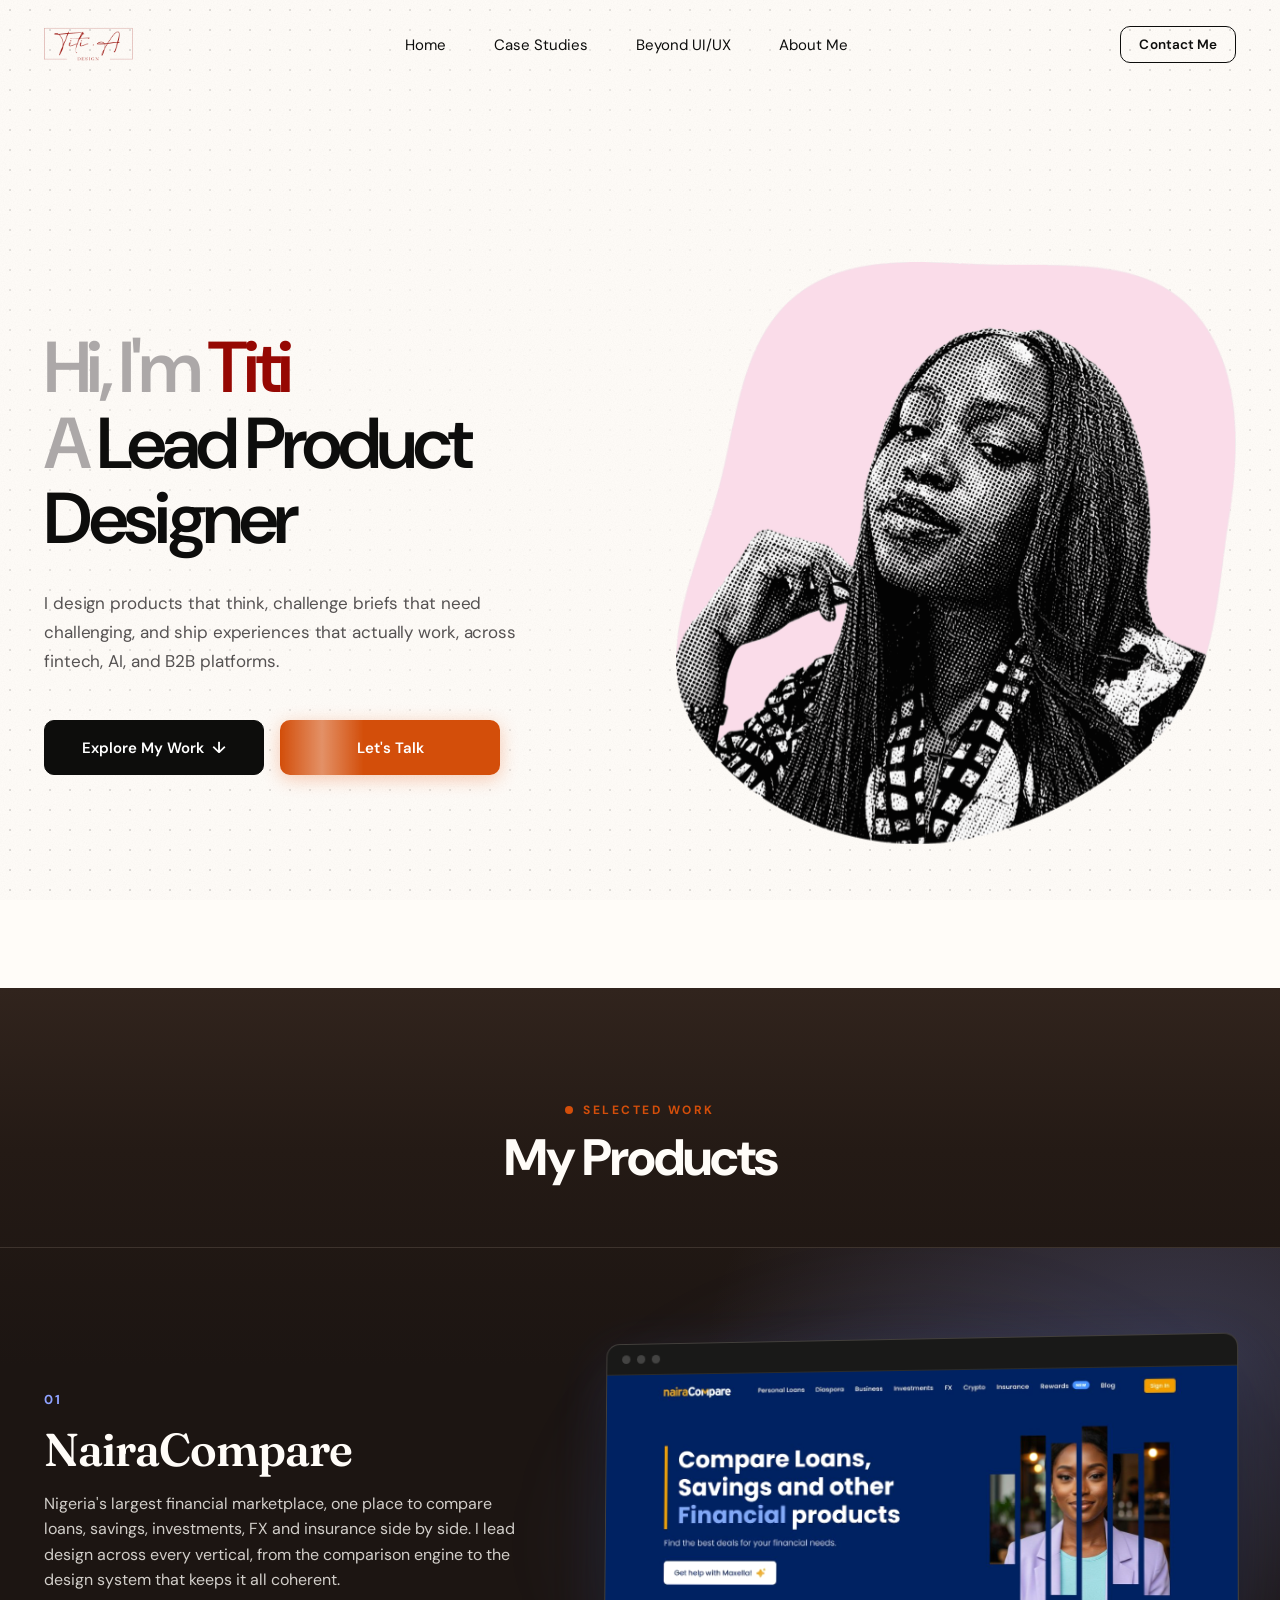
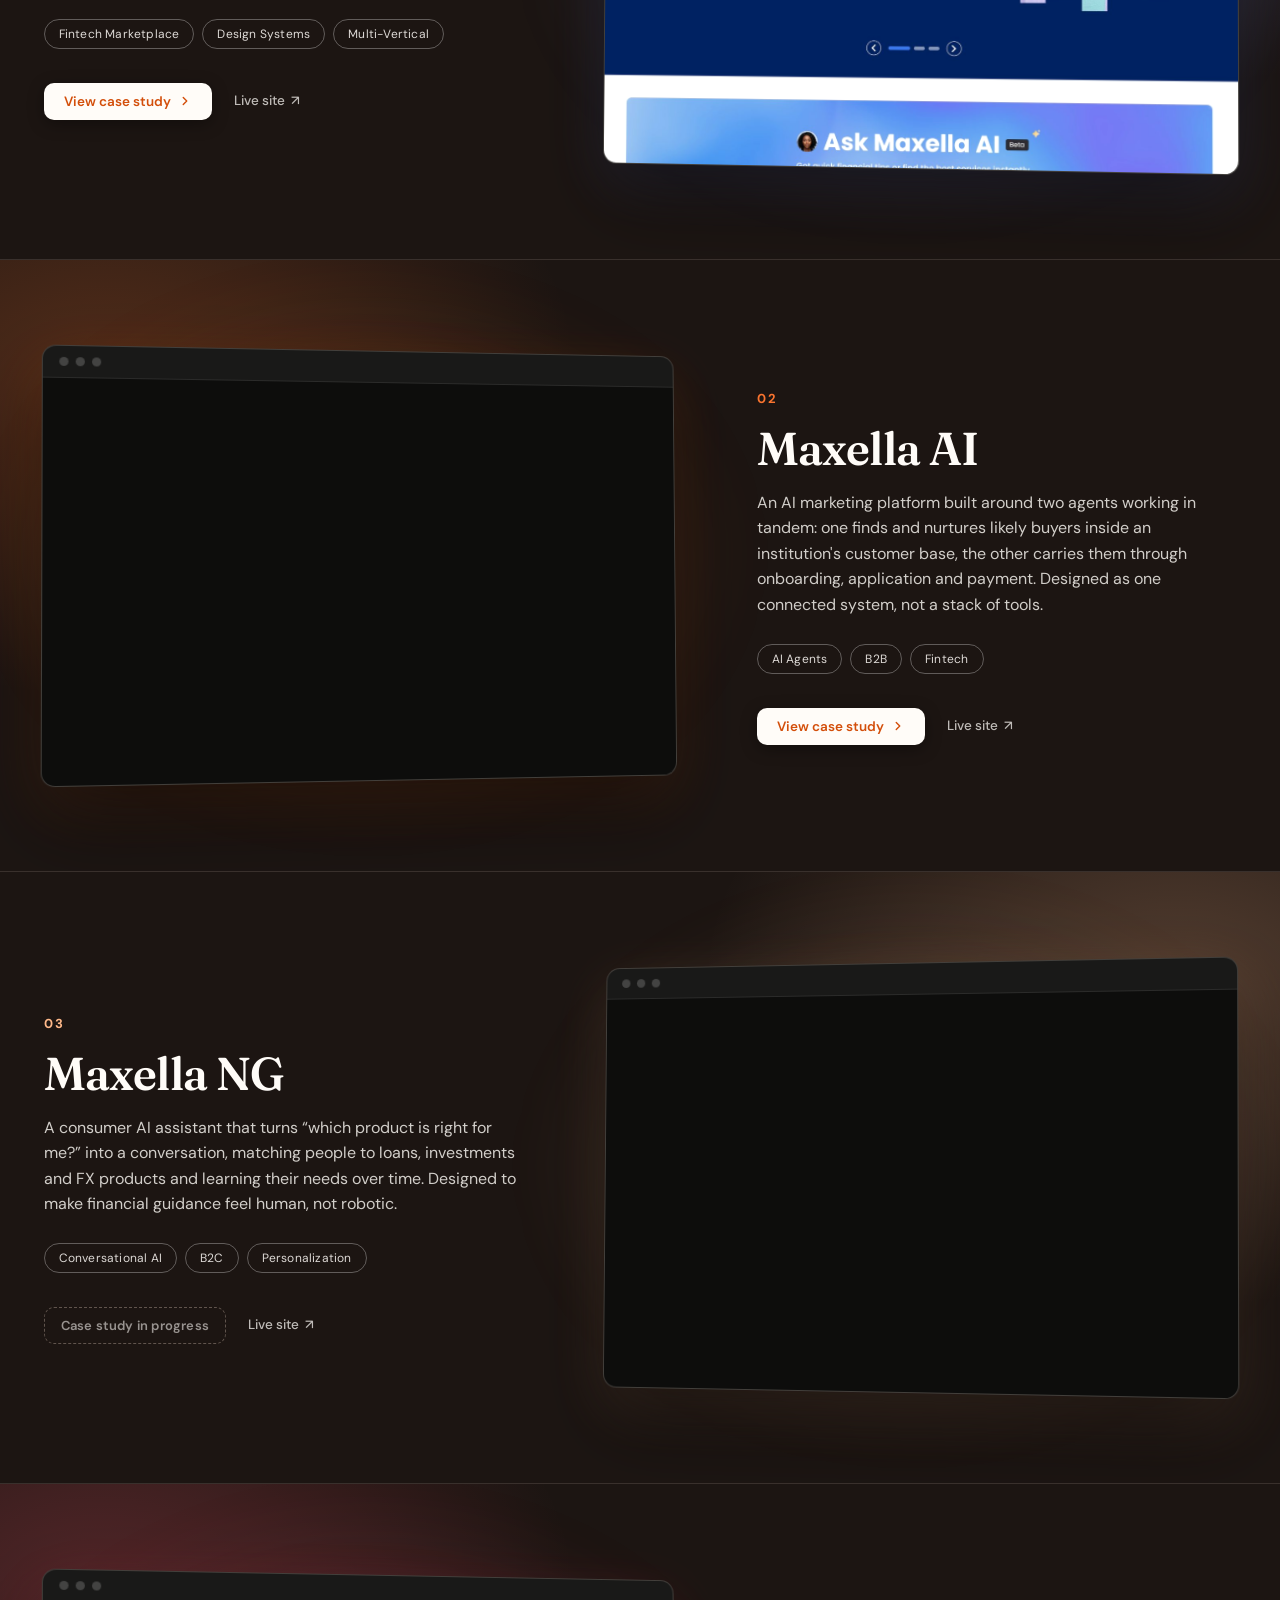
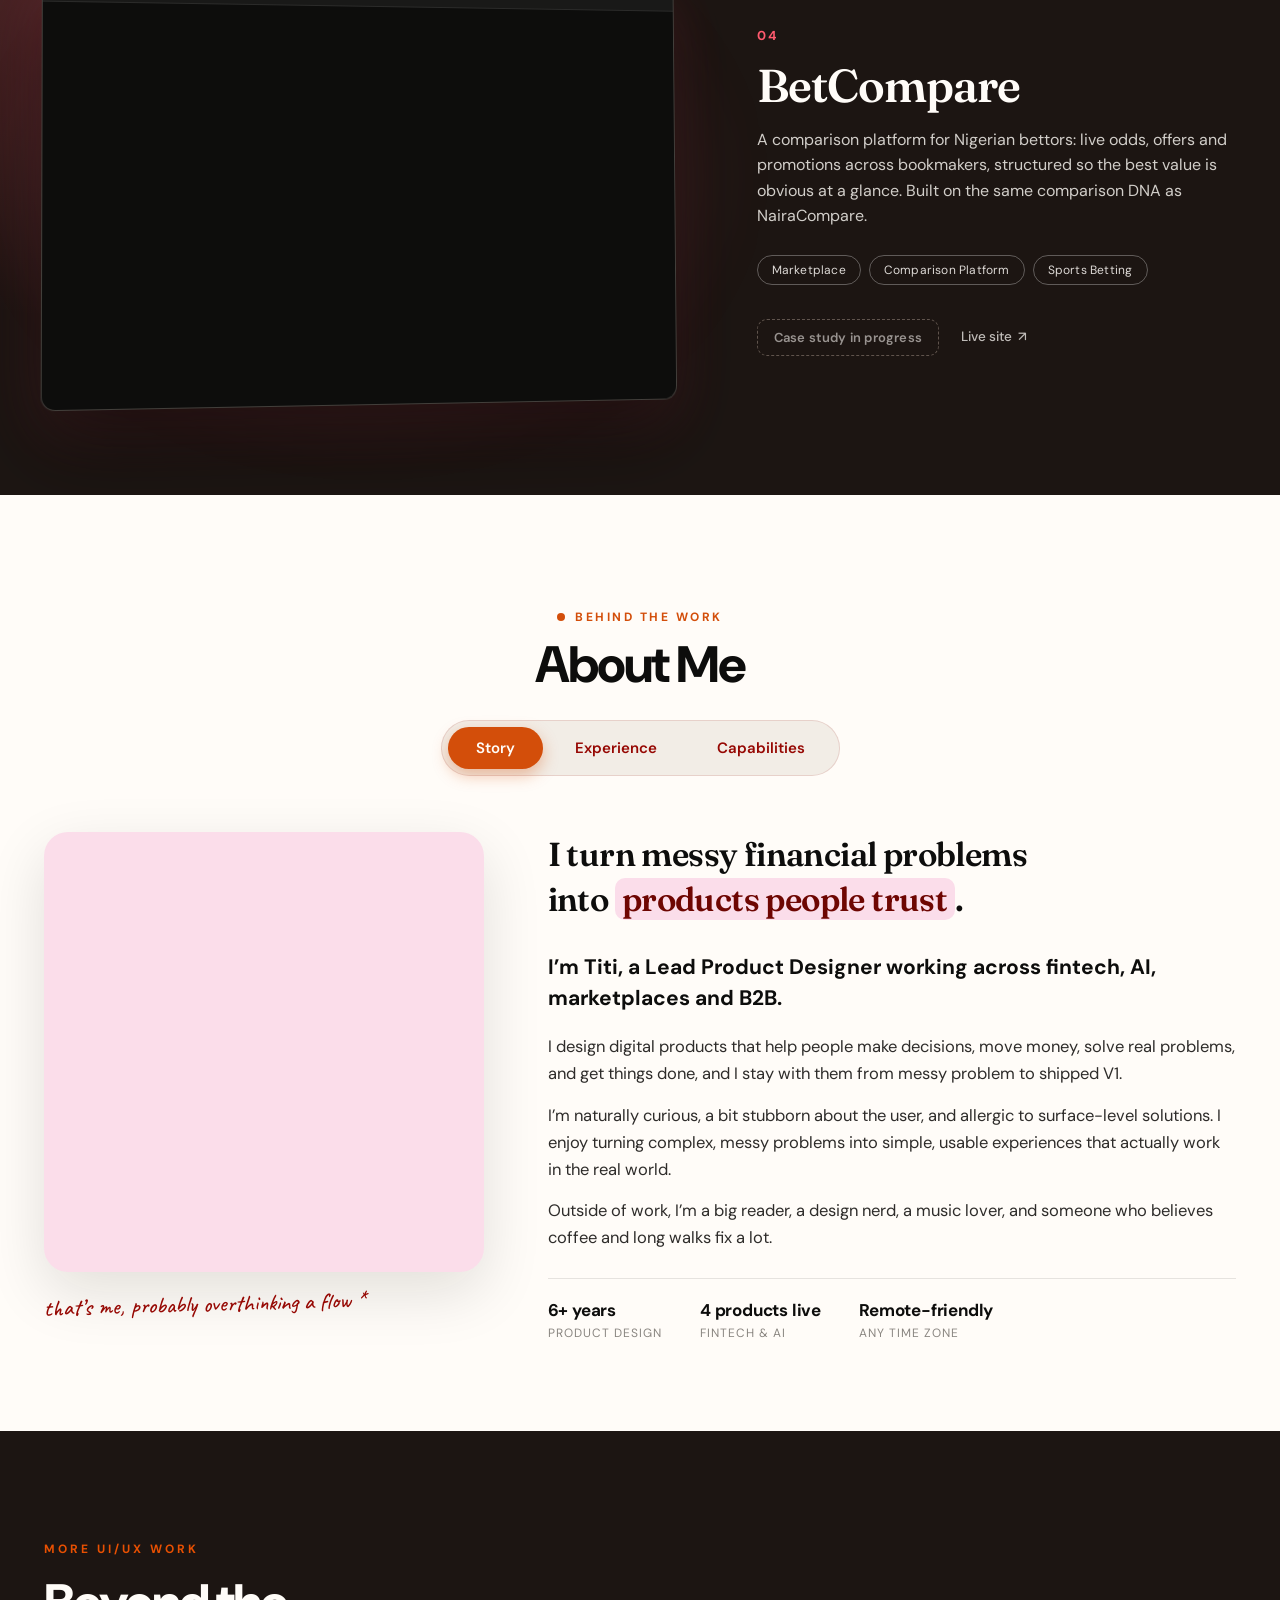
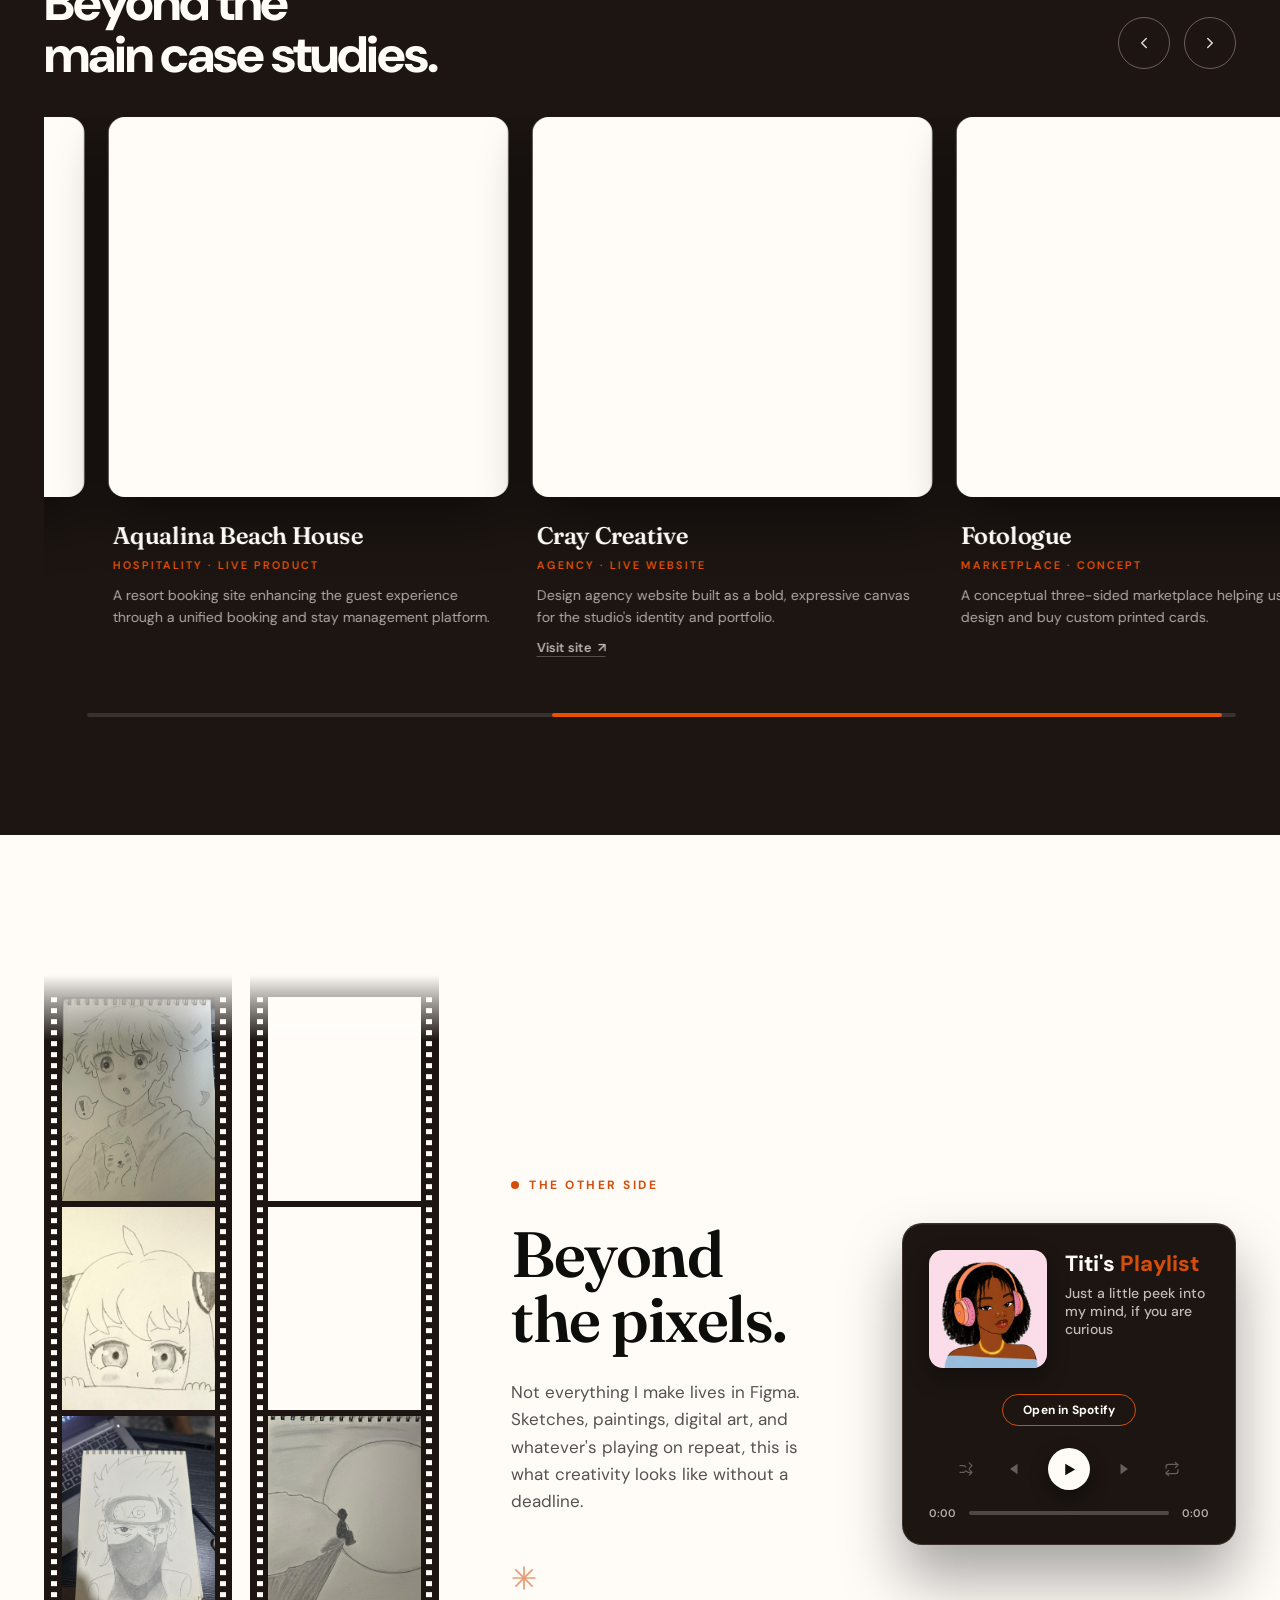
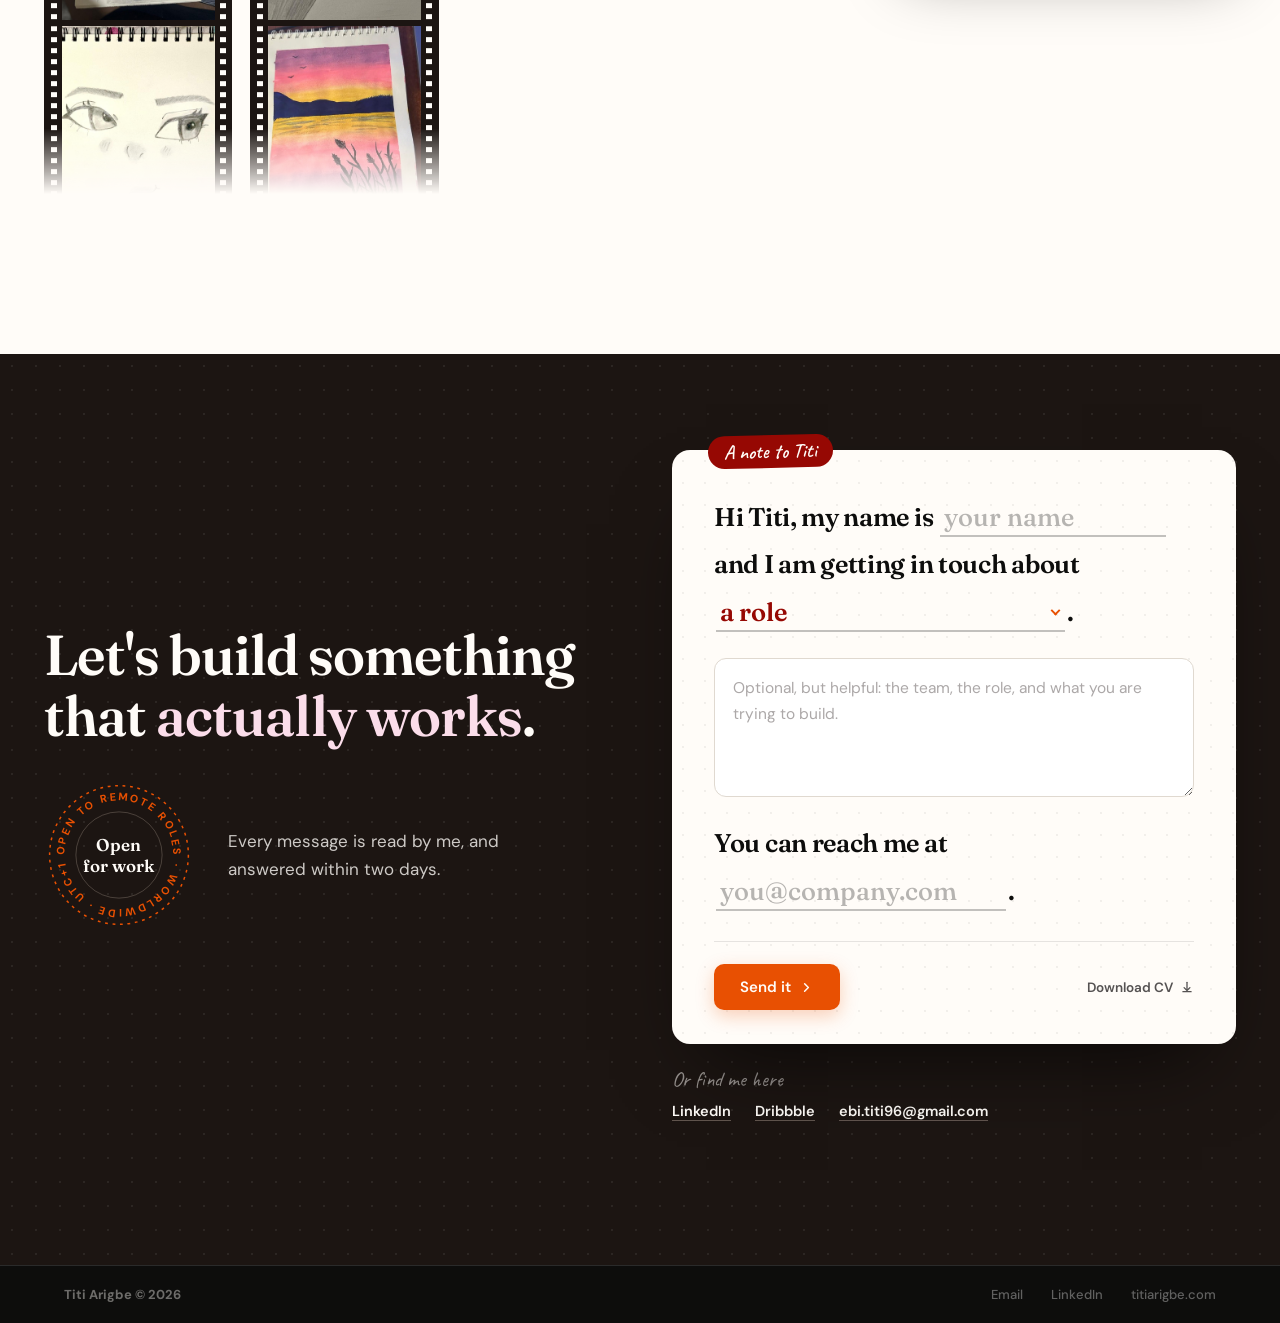
==== index.html @ 0c9e25f6 "Add initial portfolio website" ====
<!DOCTYPE html>
<html lang="en">
<head>
<meta charset="UTF-8">
<meta name="viewport" content="width=device-width, initial-scale=1.0">
<title>Titi Arigbe | Lead Product Designer</title>
<meta name="description" content="Titi Arigbe is a Lead Product Designer working across fintech, AI products and marketplaces. Six years, four products live, from the comparison engine at nairaCompare to Maxella AI.">
<meta name="author" content="Titi Arigbe">
<meta name="theme-color" content="#1C1512">
<link rel="canonical" href="https://titiarigbe.com/">
<link rel="icon" href="assets/icons/favicon.ico" sizes="any">
<link rel="icon" type="image/png" sizes="32x32" href="assets/icons/favicon-32.png">
<link rel="icon" type="image/png" sizes="16x16" href="assets/icons/favicon-16.png">
<link rel="apple-touch-icon" href="assets/icons/apple-touch-icon.png">
<meta property="og:type" content="website">
<meta property="og:site_name" content="Titi Arigbe">
<meta property="og:title" content="Titi Arigbe | Lead Product Designer">
<meta property="og:description" content="Titi Arigbe is a Lead Product Designer working across fintech, AI products and marketplaces. Six years, four products live, from the comparison engine at nairaCompare to Maxella AI.">
<meta property="og:url" content="https://titiarigbe.com/">
<meta property="og:image" content="https://titiarigbe.com/assets/icons/og-image.jpg">
<meta property="og:image:width" content="1200">
<meta property="og:image:height" content="630">
<meta property="og:image:alt" content="Titi Arigbe, Lead Product Designer">
<meta name="twitter:card" content="summary_large_image">
<meta name="twitter:title" content="Titi Arigbe | Lead Product Designer">
<meta name="twitter:description" content="Titi Arigbe is a Lead Product Designer working across fintech, AI products and marketplaces. Six years, four products live, from the comparison engine at nairaCompare to Maxella AI.">
<meta name="twitter:image" content="https://titiarigbe.com/assets/icons/og-image.jpg">
<script type="application/ld+json">
{"@context":"https://schema.org","@type":"Person","name":"Titi Arigbe",
"jobTitle":"Lead Product Designer","url":"https://titiarigbe.com/","image":"https://titiarigbe.com/assets/icons/og-image.jpg",
"email":"mailto:ebi.titi96@gmail.com",
"knowsAbout":["Product Design","Design Systems","Fintech","AI Products","UX Research"],
"sameAs":["https://linkedin.com/in/titi-arigbe","https://dribbble.com/titi-arigbe"]}
</script>

<link href="https://fonts.googleapis.com/css2?family=DM+Sans:wght@300;400;500;600;700;800;900&family=Caveat:wght@400;500;600;700&family=Onest:wght@700&family=Fraunces:opsz,wght@9..144,500;9..144,600&display=swap" rel="stylesheet">

  <link rel="stylesheet" href="css/index.css">
</head>
<body>

<!-- NAV -->
<nav id="nav">
  <a href="#home" class="nav-logo">
    <img loading="lazy" decoding="async" src="assets/images/a187b37352bb.png" alt="Titi A Design"/>
  </a>
  <ul class="nav-links">
    <li><a href="#home">Home</a></li>
    <li><a href="#work">Case Studies</a></li>
    <li><a href="#playground">Beyond UI/UX</a></li>
    <li><a href="#about">About Me</a></li>
  </ul>
  <a class="nav-contact" href="#contact">Contact Me</a>
  <button class="nav-burger" type="button" id="navBurger" aria-label="Open menu" aria-expanded="false" aria-controls="navDrawer">
    <span></span><span></span>
  </button>
</nav>
<div class="nav-drawer" id="navDrawer" hidden>
  <a href="#home">Home</a>
  <a href="#work">Case Studies</a>
  <a href="#playground">Beyond UI/UX</a>
  <a href="#about">About Me</a>
  <a href="#contact" class="nav-drawer-cta">Contact Me</a>
</div>

<!-- HERO -->
<section class="hero" id="home">
  <div class="hero-text">
    <h1 class="hero-h1">
      <span class="hero-greeting">Hi, I'm <span class="name">Titi</span></span>
      <span class="hero-role"><span class="a-prefix">A </span>Lead Product Designer</span>
    </h1>
    <p class="hero-tagline">I design products that think, challenge briefs that need challenging, and ship experiences that actually work, across fintech, AI, and B2B platforms.</p>
    <div class="hero-ctas">
      <a href="#work" class="btn-secondary">Explore My Work <span class="arrow">↓</span></a>
      <a href="#contact" class="btn-primary">Let's Talk</a>
    </div>
  </div>
  <div class="hero-image-side">
    <img loading="lazy" decoding="async" src="assets/images/8d98de36b190.png" alt="Titi Arigbe" class="hero-photo" width="1400" height="1455"/>
  </div>
</section>

<!-- MY PRODUCTS -->
<section class="my-products" id="work">

<div class="products-head">
  <span class="products-eyebrow">Selected Work</span>
  <h2 class="products-heading">My Products</h2>
</div>

<div class="showcase">
    <article class="show-row" style="--acc:#8FA2FF;">
      <div class="show-info">
        <span class="show-num">01</span>
        <h3 class="show-name">NairaCompare</h3>
        <p class="show-sub">Nigeria's largest financial marketplace, one place to compare loans, savings, investments, FX and insurance side by side. I lead design across every vertical, from the comparison engine to the design system that keeps it all coherent.</p>
        <div class="show-tags"><span class="show-tag">Fintech Marketplace</span><span class="show-tag">Design Systems</span><span class="show-tag">Multi-Vertical</span></div>
        <div class="show-actions"><a class="show-cta" href="#case-nairacompare" onclick="openCase('case-nairacompare'); return false;">View case study<span class="show-cta-arrow"><svg viewBox="0 0 24 24" fill="none" stroke="currentColor" stroke-width="2.4" stroke-linecap="round" stroke-linejoin="round" aria-hidden="true"><polyline points="9 6 15 12 9 18"></polyline></svg></span></a><a class="show-live" href="https://nairacompare.ng" target="_blank" rel="noopener">Live site<span aria-hidden="true">&#8599;</span></a></div>
      </div>
      <div class="show-media">
        <div class="show-frame">
          <div class="show-chrome"><i></i><i></i><i></i></div>
          <img loading="lazy" decoding="async" src="assets/images/9ebfd90f9bca.jpg" alt="NairaCompare homepage" loading="lazy"/>
        </div>
      </div>
    </article>
    <article class="show-row" style="--acc:#FA742F;">
      <div class="show-info">
        <span class="show-num">02</span>
        <h3 class="show-name">Maxella AI</h3>
        <p class="show-sub">An AI marketing platform built around two agents working in tandem: one finds and nurtures likely buyers inside an institution's customer base, the other carries them through onboarding, application and payment. Designed as one connected system, not a stack of tools.</p>
        <div class="show-tags"><span class="show-tag">AI Agents</span><span class="show-tag">B2B</span><span class="show-tag">Fintech</span></div>
        <div class="show-actions"><a class="show-cta" href="#case-maxella-ai" onclick="openCase('case-maxella-ai'); return false;">View case study<span class="show-cta-arrow"><svg viewBox="0 0 24 24" fill="none" stroke="currentColor" stroke-width="2.4" stroke-linecap="round" stroke-linejoin="round" aria-hidden="true"><polyline points="9 6 15 12 9 18"></polyline></svg></span></a><a class="show-live" href="https://maxella.ai" target="_blank" rel="noopener">Live site<span aria-hidden="true">&#8599;</span></a></div>
      </div>
      <div class="show-media">
        <div class="show-frame">
          <div class="show-chrome"><i></i><i></i><i></i></div>
          <img loading="lazy" decoding="async" src="assets/images/4427b7cdfab3.jpg" alt="Maxella AI homepage" loading="lazy"/>
        </div>
      </div>
    </article>
    <article class="show-row" style="--acc:#FFB98A;">
      <div class="show-info">
        <span class="show-num">03</span>
        <h3 class="show-name">Maxella NG</h3>
        <p class="show-sub">A consumer AI assistant that turns “which product is right for me?” into a conversation, matching people to loans, investments and FX products and learning their needs over time. Designed to make financial guidance feel human, not robotic.</p>
        <div class="show-tags"><span class="show-tag">Conversational AI</span><span class="show-tag">B2C</span><span class="show-tag">Personalization</span></div>
        <div class="show-actions"><span class="show-soon">Case study in progress</span><a class="show-live" href="https://maxella.ng" target="_blank" rel="noopener">Live site<span aria-hidden="true">&#8599;</span></a></div>
      </div>
      <div class="show-media">
        <div class="show-frame">
          <div class="show-chrome"><i></i><i></i><i></i></div>
          <img loading="lazy" decoding="async" src="assets/images/b590c8bf40e0.jpg" alt="Maxella NG homepage" loading="lazy"/>
        </div>
      </div>
    </article>
    <article class="show-row" style="--acc:#FF5A6E;">
      <div class="show-info">
        <span class="show-num">04</span>
        <h3 class="show-name">BetCompare</h3>
        <p class="show-sub">A comparison platform for Nigerian bettors: live odds, offers and promotions across bookmakers, structured so the best value is obvious at a glance. Built on the same comparison DNA as NairaCompare.</p>
        <div class="show-tags"><span class="show-tag">Marketplace</span><span class="show-tag">Comparison Platform</span><span class="show-tag">Sports Betting</span></div>
        <div class="show-actions"><span class="show-soon">Case study in progress</span><a class="show-live" href="https://betcompare.ng" target="_blank" rel="noopener">Live site<span aria-hidden="true">&#8599;</span></a></div>
      </div>
      <div class="show-media">
        <div class="show-frame">
          <div class="show-chrome"><i></i><i></i><i></i></div>
          <img loading="lazy" decoding="async" src="assets/images/8e3a48e3ec6b.jpg" alt="BetCompare homepage" loading="lazy"/>
        </div>
      </div>
    </article>
</div>

</section>

<!-- ABOUT -->
<section class="about-section" id="about">

  <div class="about-head">
    <span class="products-eyebrow">Behind The Work</span>
    <h2 class="about-heading">About Me</h2>
  </div>

  <div class="about-tabs" role="tablist">
    <button class="tab active" onclick="switchTab(0)">Story</button>
    <button class="tab" onclick="switchTab(1)">Experience</button>
    <button class="tab" onclick="switchTab(2)">Capabilities</button>
  </div>

  <div class="about-body">

    <div class="panel active" id="panel-0">
            <div class="story-grid">
        <div class="story-photo">
          <div class="pcard">
            <img loading="lazy" decoding="async" src="assets/images/ec1e9c13d2d0.jpg" alt="Titi Arigbe"/>
          </div>
          <p class="photo-note">that&rsquo;s me, probably overthinking a flow <span class="asterisk">*</span></p>
        </div>
        <div class="story-bio">
          <p class="story-statement">I turn messy financial problems into <em>products people trust</em>.</p>
          <p class="bio-lead">I&rsquo;m Titi, a Lead Product Designer working across fintech, AI, marketplaces and B2B.</p>
          <div class="bio-text">
            <p>I design digital products that help people make decisions, move money, solve real problems, and get things done, and I stay with them from messy problem to shipped V1.</p>
            <p>I&rsquo;m naturally curious, a bit stubborn about the user, and allergic to surface-level solutions. I enjoy turning complex, messy problems into simple, usable experiences that actually work in the real world.</p>
            <p>Outside of work, I&rsquo;m a big reader, a design nerd, a music lover, and someone who believes coffee and long walks fix a lot.</p>
          </div>
          <div class="facts">
            <div class="fact"><span class="fact-value">6+ years</span><span class="fact-label">Product design</span></div>
            <div class="fact"><span class="fact-value">4 products live</span><span class="fact-label">Fintech &amp; AI</span></div>
            <div class="fact"><span class="fact-value">Remote-friendly</span><span class="fact-label">Any time zone</span></div>
          </div>
        </div>
      </div>
    </div>

    <div class="panel" id="panel-1">
      <div class="xp-ledger">
        <span class="subtitle-highlight">Six years. Five roles. Fintech to AI.</span>
        <div class="xp-row xp-current">
          <div class="xp-col-dates"><span class="xp-nowmark">Now</span><span class="xp-row-dates">May 2022 &ndash; Present</span></div>
          <div class="xp-col-role">
            <h3 class="xp-role">Lead Product Designer</h3>
            <div class="xp-co-line"><span class="xp-row-co">Suretree Systems</span><span class="xp-tag">Fintech / AI</span></div>
          </div>
          <div class="xp-col-desc">
            <p class="xp-row-desc">Leading end-to-end design strategy, discovery and delivery across four live products, shaping roadmaps with the CEO, MD and product leadership, and turning business opportunities into shipped products.</p>
            <div class="xp-meta"><span class="xp-award">&#9733; P1 Award, exceptional performance</span><span class="xp-prodline">NairaCompare &middot; Maxella AI &middot; Maxella NG &middot; BetCompare</span></div>
          </div>
        </div>
        <div class="xp-row">
          <div class="xp-col-dates"><span class="xp-row-dates">Aug 2021 &ndash; May 2022</span></div>
          <div class="xp-col-role">
            <h3 class="xp-role">UI/UX Designer</h3>
            <div class="xp-co-line"><span class="xp-row-co">Farmforte</span><span class="xp-tag">Fintech / Agritech</span></div>
          </div>
          <div class="xp-col-desc">
            <p class="xp-row-desc">Simplified complex investment flows for agritech products, lifting clarity, trust and task completion, with decisions validated through research and usability testing.</p>
            
          </div>
        </div>
        <div class="xp-row">
          <div class="xp-col-dates"><span class="xp-row-dates">Apr 2021 &ndash; Aug 2021</span></div>
          <div class="xp-col-role">
            <h3 class="xp-role">UI/UX Designer</h3>
            <div class="xp-co-line"><span class="xp-row-co">Lucid Ray Limited</span><span class="xp-tag">Consulting</span></div>
          </div>
          <div class="xp-col-desc">
            <p class="xp-row-desc">Designed websites and mobile apps for clients across energy, sustainability and corporate services, building scalable UI patterns and internal design standards.</p>
            
          </div>
        </div>
        <div class="xp-row">
          <div class="xp-col-dates"><span class="xp-row-dates">Jan 2021 &ndash; Apr 2021</span></div>
          <div class="xp-col-role">
            <h3 class="xp-role">UI/UX Designer</h3>
            <div class="xp-co-line"><span class="xp-row-co">HYBR Group</span><span class="xp-tag">Fintech / Investment</span></div>
          </div>
          <div class="xp-col-desc">
            <p class="xp-row-desc">Took fintech and investment experiences from wireframes to interactive prototypes, working closely with developers, product managers and designers.</p>
            
          </div>
        </div>
        <div class="xp-row">
          <div class="xp-col-dates"><span class="xp-row-dates">Nov 2019 &ndash; Dec 2020</span></div>
          <div class="xp-col-role">
            <h3 class="xp-role">Junior UI/UX Designer</h3>
            <div class="xp-co-line"><span class="xp-row-co">Onteres Consulting</span><span class="xp-tag">Consulting</span></div>
          </div>
          <div class="xp-col-desc">
            <p class="xp-row-desc">Designed websites and digital products across concurrent client engagements, learning the full product design lifecycle hands-on.</p>
            
          </div>
        </div>
      </div>
    </div>

    <div class="panel" id="panel-2">
      <div class="cap-wrap">
      <span class="subtitle-highlight">What I actually bring to the table.</span>

      <div class="cap-groups">

        <div class="cap-group theme-orange">
          <div class="cap-group-header">
            <span class="cap-icon">
              <svg viewBox="0 0 24 24" fill="none" xmlns="http://www.w3.org/2000/svg">
                <path d="M3 3H10V10H3V3Z" stroke="currentColor" stroke-width="1.8"/>
                <path d="M14 3H21V10H14V3Z" stroke="currentColor" stroke-width="1.8"/>
                <path d="M3 14H10V21H3V14Z" stroke="currentColor" stroke-width="1.8"/>
                <path d="M14 14H21V21H14V14Z" stroke="currentColor" stroke-width="1.8"/>
              </svg>
            </span>
            <h3 class="cap-group-title">Product Design</h3>
          </div>
          <p class="cap-group-desc">End-to-end ownership of the design process. From messy problem to shipped V1.</p>
          <div class="cap-chips">
            <span class="cap-chip">End-to-end product design</span>
            <span class="cap-chip">Design systems</span>
            <span class="cap-chip">Interaction design</span>
            <span class="cap-chip">Information architecture</span>
            <span class="cap-chip">Prototyping</span>
            <span class="cap-chip">Visual design</span>
          </div>
        </div>

        <div class="cap-group theme-pink">
          <div class="cap-group-header">
            <span class="cap-icon">
              <svg viewBox="0 0 24 24" fill="none" xmlns="http://www.w3.org/2000/svg">
                <path d="M12 2L15 8L21 9L17 14L18 21L12 18L6 21L7 14L3 9L9 8L12 2Z" stroke="currentColor" stroke-width="1.8" stroke-linejoin="round"/>
              </svg>
            </span>
            <h3 class="cap-group-title">Product Strategy</h3>
          </div>
          <p class="cap-group-desc">Shaping direction upstream, not just executing briefs after the fact.</p>
          <div class="cap-chips">
            <span class="cap-chip">Product discovery</span>
            <span class="cap-chip">Roadmap influence</span>
            <span class="cap-chip">0 to 1 product design</span>
            <span class="cap-chip">Business strategy alignment</span>
            <span class="cap-chip">Opportunity framing</span>
          </div>
        </div>

        <div class="cap-group theme-wine">
          <div class="cap-group-header">
            <span class="cap-icon">
              <svg viewBox="0 0 24 24" fill="none" xmlns="http://www.w3.org/2000/svg">
                <circle cx="12" cy="12" r="4" stroke="currentColor" stroke-width="1.8"/>
                <path d="M12 2V4M12 20V22M22 12H20M4 12H2M18.36 5.64L16.95 7.05M7.05 16.95L5.64 18.36M18.36 18.36L16.95 16.95M7.05 7.05L5.64 5.64" stroke="currentColor" stroke-width="1.8" stroke-linecap="round"/>
              </svg>
            </span>
            <h3 class="cap-group-title">AI Product Design</h3>
          </div>
          <p class="cap-group-desc">Designing with AI, and for AI. Making intelligent products feel human.</p>
          <div class="cap-chips">
            <span class="cap-chip">Conversational UI design</span>
            <span class="cap-chip">AI agent experiences</span>
            <span class="cap-chip">Human in the loop patterns</span>
            <span class="cap-chip">AI assisted workflows</span>
            <span class="cap-chip">Trust and transparency in AI</span>
          </div>
        </div>

        <div class="cap-group theme-pink">
          <div class="cap-group-header">
            <span class="cap-icon">
              <svg viewBox="0 0 24 24" fill="none" xmlns="http://www.w3.org/2000/svg">
                <path d="M3 3V21H21" stroke="currentColor" stroke-width="1.8" stroke-linecap="round"/>
                <path d="M7 15L11 11L14 14L20 8" stroke="currentColor" stroke-width="1.8" stroke-linecap="round" stroke-linejoin="round"/>
                <path d="M16 8H20V12" stroke="currentColor" stroke-width="1.8" stroke-linecap="round" stroke-linejoin="round"/>
              </svg>
            </span>
            <h3 class="cap-group-title">Research & Optimisation</h3>
          </div>
          <p class="cap-group-desc">Making decisions with evidence, not vibes. Testing what works.</p>
          <div class="cap-chips">
            <span class="cap-chip">UX research</span>
            <span class="cap-chip">Usability testing</span>
            <span class="cap-chip">A/B testing</span>
            <span class="cap-chip">Conversion optimisation</span>
            <span class="cap-chip">Behavioural analytics</span>
            <span class="cap-chip">Iterative improvement</span>
          </div>
        </div>

        <div class="cap-group theme-wine">
          <div class="cap-group-header">
            <span class="cap-icon">
              <svg viewBox="0 0 24 24" fill="none" xmlns="http://www.w3.org/2000/svg">
                <circle cx="9" cy="7" r="3" stroke="currentColor" stroke-width="1.8"/>
                <circle cx="17" cy="7" r="3" stroke="currentColor" stroke-width="1.8"/>
                <path d="M3 21V19C3 16.79 4.79 15 7 15H11C13.21 15 15 16.79 15 19V21" stroke="currentColor" stroke-width="1.8" stroke-linecap="round"/>
                <path d="M15 15H17C19.21 15 21 16.79 21 19V21" stroke="currentColor" stroke-width="1.8" stroke-linecap="round"/>
              </svg>
            </span>
            <h3 class="cap-group-title">Leadership & Collaboration</h3>
          </div>
          <p class="cap-group-desc">Working across teams, mentoring designers, influencing without authority.</p>
          <div class="cap-chips">
            <span class="cap-chip">Cross-functional leadership</span>
            <span class="cap-chip">Stakeholder management</span>
            <span class="cap-chip">Design mentorship</span>
            <span class="cap-chip">Design QA and SOPs</span>
            <span class="cap-chip">Executive communication</span>
            <span class="cap-chip">Storytelling and presentation</span>
          </div>
        </div>

        <div class="cap-group theme-orange">
          <div class="cap-group-header">
            <span class="cap-icon">
              <svg viewBox="0 0 24 24" fill="none" xmlns="http://www.w3.org/2000/svg">
                <path d="M14 2H6C4.9 2 4 2.9 4 4V20C4 21.1 4.9 22 6 22H18C19.1 22 20 21.1 20 20V8L14 2Z" stroke="currentColor" stroke-width="1.8" stroke-linejoin="round"/>
                <path d="M14 2V8H20" stroke="currentColor" stroke-width="1.8" stroke-linejoin="round"/>
              </svg>
            </span>
            <h3 class="cap-group-title">Tools & Stack</h3>
          </div>
          <p class="cap-group-desc">What I reach for daily. Fluent, not just familiar.</p>
          <div class="cap-chips">
            <span class="cap-chip">Figma</span>
            <span class="cap-chip">Figjam</span>
            <span class="cap-chip">Miro</span>
            <span class="cap-chip">Claude AI</span>
            <span class="cap-chip">Mixpanel</span>
            <span class="cap-chip">Microsoft Clarity</span>
            <span class="cap-chip">Azure DevOps</span>
            <span class="cap-chip">Notion</span>
          </div>
        </div>

      </div>
      </div>
    </div>

  </div>

</section>

<!-- MORE WORK -->
<section class="more-work-section" id="more-work">
  <div class="mw-inner">

    <div class="mw-header">
      <div>
        <span class="mw-eyebrow">More UI/UX Work</span>
        <h2 class="mw-heading">Beyond the<br>main case studies.</h2>
      </div>
      <div class="mw-nav">
        <button class="mw-arrow" onclick="mwSlide(-1)" aria-label="Previous">
          <svg viewBox="0 0 24 24" fill="none" xmlns="http://www.w3.org/2000/svg">
            <path d="M15 6L9 12L15 18" stroke="currentColor" stroke-width="2" stroke-linecap="round" stroke-linejoin="round"/>
          </svg>
        </button>
        <button class="mw-arrow" onclick="mwSlide(1)" aria-label="Next">
          <svg viewBox="0 0 24 24" fill="none" xmlns="http://www.w3.org/2000/svg">
            <path d="M9 6L15 12L9 18" stroke="currentColor" stroke-width="2" stroke-linecap="round" stroke-linejoin="round"/>
          </svg>
        </button>
      </div>
    </div>

    <div class="mw-carousel-wrap">
      <div class="mw-carousel" id="mw-carousel">

        <a class="mw-card" aria-disabled="true">
          <div class="mw-thumb">
            <img loading="lazy" decoding="async" src="assets/images/b2fb66d36226.jpg" alt="Aqualina Beach House"/>
          </div>
          <div class="mw-info">
            <div class="mw-name">Aqualina Beach House</div>
            <div class="mw-cats">Hospitality · Live Product</div>
            <p class="mw-desc">A resort booking site enhancing the guest experience through a unified booking and stay management platform.</p>
          </div>
        </a>

        

        <a href="https://craycreative.com/" target="_blank" class="mw-card">
          <div class="mw-thumb">
            <img loading="lazy" decoding="async" src="assets/images/dc2a310db49d.jpg" alt="Cray Creative"/>
          </div>
          <div class="mw-info">
            <div class="mw-name">Cray Creative</div>
            <div class="mw-cats">Agency · Live Website</div>
            <p class="mw-desc">Design agency website built as a bold, expressive canvas for the studio's identity and portfolio.</p>
            <span class="mw-visit">Visit site<span aria-hidden="true">&#8599;</span></span>
          </div>
        </a>

        <a class="mw-card" aria-disabled="true">
          <div class="mw-thumb">
            <img loading="lazy" decoding="async" src="assets/images/b9a20f6f2f9c.jpg" alt="Fotologue"/>
          </div>
          <div class="mw-info">
            <div class="mw-name">Fotologue</div>
            <div class="mw-cats">Marketplace · Concept</div>
            <p class="mw-desc">A conceptual three-sided marketplace helping users design and buy custom printed cards.</p>
          </div>
        </a>

        <a class="mw-card" aria-disabled="true">
          <div class="mw-thumb">
            <img loading="lazy" decoding="async" src="assets/images/52e08ff4b437.jpg" alt="SPCTA"/>
          </div>
          <div class="mw-info">
            <div class="mw-name">SPCTA</div>
            <div class="mw-cats">Sustainability · Mobile App</div>
            <p class="mw-desc">Mobile app connecting users with plastic collectors to enable circular recycling at scale.</p>
          </div>
        </a>

        <a class="mw-card" aria-disabled="true">
          <div class="mw-thumb">
            <img loading="lazy" decoding="async" src="assets/images/b7c1b25e7a95.jpg" alt="Sabi Road"/>
          </div>
          <div class="mw-info">
            <div class="mw-name">Sabi Road</div>
            <div class="mw-cats">Logistics · B2B Backend</div>
            <p class="mw-desc">Backend interface for managing logistics operations, drivers, and shipment tracking at scale.</p>
          </div>
        </a>

      </div>
    </div>

    <div class="mw-progress">
      <div class="mw-progress-bar" id="mw-progress-bar"></div>
    </div>

  </div>
</section>

<!-- BEYOND THE PIXELS -->
<section class="beyond" id="playground" aria-labelledby="beyond-heading">
  <div class="beyond-inner">

    <!-- LEFT: two vertical film strips -->
    <p class="swipe-hint" id="swipeHint" aria-hidden="true">swipe the strips
      <svg viewBox="0 0 40 16" fill="none" stroke="currentColor" stroke-width="1.8" stroke-linecap="round" stroke-linejoin="round"><path d="M2 8h34"></path><path d="M30 3l6 5-6 5"></path></svg>
    </p>
    <div class="beyond-strips" aria-hidden="true">

      <!-- Strip 1: scrolls up -->
      <div class="film-strip-wrap">
        <div class="film-strip film-strip-up">
<div class="film-frame"><img loading="lazy" decoding="async" src="assets/images/4d273d569130.jpg" alt=""/></div>
<div class="film-frame"><img loading="lazy" decoding="async" src="assets/images/2aa65121060c.jpg" alt=""/></div>
<div class="film-frame"><img loading="lazy" decoding="async" src="assets/images/073de79849b7.jpg" alt=""/></div>
<div class="film-frame"><img loading="lazy" decoding="async" src="assets/images/acaf55053d6d.jpg" alt=""/></div>
<div class="film-frame"><img loading="lazy" decoding="async" src="assets/images/c48870d1e636.jpg" alt=""/></div>
<div class="film-frame"><img loading="lazy" decoding="async" src="assets/images/eb8459a3e9d7.jpg" alt=""/></div>
          <div class="film-frame"><img loading="lazy" decoding="async" src="assets/images/63f75fd16e90.jpg" alt=""/></div>
          <div class="film-frame"><img loading="lazy" decoding="async" src="assets/images/1a55179b61a6.jpg" alt=""/></div>
          <div class="film-frame"><img loading="lazy" decoding="async" src="assets/images/8e4803fbe9cb.jpg" alt=""/></div>
          <div class="film-frame"><img loading="lazy" decoding="async" src="assets/images/766b60d871a8.jpg" alt=""/></div>
          <div class="film-frame"><img loading="lazy" decoding="async" src="assets/images/d26a92fd8fe5.jpg" alt=""/></div>
<div class="film-frame"><img loading="lazy" decoding="async" src="assets/images/4d273d569130.jpg" alt=""/></div>
<div class="film-frame"><img loading="lazy" decoding="async" src="assets/images/2aa65121060c.jpg" alt=""/></div>
<div class="film-frame"><img loading="lazy" decoding="async" src="assets/images/073de79849b7.jpg" alt=""/></div>
<div class="film-frame"><img loading="lazy" decoding="async" src="assets/images/acaf55053d6d.jpg" alt=""/></div>
<div class="film-frame"><img loading="lazy" decoding="async" src="assets/images/c48870d1e636.jpg" alt=""/></div>
<div class="film-frame"><img loading="lazy" decoding="async" src="assets/images/eb8459a3e9d7.jpg" alt=""/></div>
          <div class="film-frame"><img loading="lazy" decoding="async" src="assets/images/63f75fd16e90.jpg" alt=""/></div>
          <div class="film-frame"><img loading="lazy" decoding="async" src="assets/images/1a55179b61a6.jpg" alt=""/></div>
          <div class="film-frame"><img loading="lazy" decoding="async" src="assets/images/8e4803fbe9cb.jpg" alt=""/></div>
          <div class="film-frame"><img loading="lazy" decoding="async" src="assets/images/766b60d871a8.jpg" alt=""/></div>
          <div class="film-frame"><img loading="lazy" decoding="async" src="assets/images/d26a92fd8fe5.jpg" alt=""/></div>
        </div>
      </div>

      <!-- Strip 2: scrolls down -->
      <div class="film-strip-wrap">
        <div class="film-strip film-strip-down">
<div class="film-frame"><img loading="lazy" decoding="async" src="assets/images/4acab57a84bb.jpg" alt=""/></div>
<div class="film-frame"><img loading="lazy" decoding="async" src="assets/images/86e7f9e5dca1.jpg" alt=""/></div>
<div class="film-frame"><img loading="lazy" decoding="async" src="assets/images/77abd990f3f9.jpg" alt=""/></div>
<div class="film-frame"><img loading="lazy" decoding="async" src="assets/images/1fe6daac7cd5.jpg" alt=""/></div>
<div class="film-frame"><img loading="lazy" decoding="async" src="assets/images/4bbdd2440885.jpg" alt=""/></div>
<div class="film-frame"><img loading="lazy" decoding="async" src="assets/images/0041c5821413.jpg" alt=""/></div>
<div class="film-frame"><img loading="lazy" decoding="async" src="assets/images/318b6c1d6b46.jpg" alt=""/></div>
<div class="film-frame"><img loading="lazy" decoding="async" src="assets/images/dd5cf4fc9243.jpg" alt=""/></div>
<div class="film-frame"><img loading="lazy" decoding="async" src="assets/images/f18c8a740c89.jpg" alt=""/></div>
          <div class="film-frame"><img loading="lazy" decoding="async" src="assets/images/be971f5b5d77.jpg" alt=""/></div>
<div class="film-frame"><img loading="lazy" decoding="async" src="assets/images/4acab57a84bb.jpg" alt=""/></div>
<div class="film-frame"><img loading="lazy" decoding="async" src="assets/images/86e7f9e5dca1.jpg" alt=""/></div>
<div class="film-frame"><img loading="lazy" decoding="async" src="assets/images/77abd990f3f9.jpg" alt=""/></div>
<div class="film-frame"><img loading="lazy" decoding="async" src="assets/images/1fe6daac7cd5.jpg" alt=""/></div>
<div class="film-frame"><img loading="lazy" decoding="async" src="assets/images/4bbdd2440885.jpg" alt=""/></div>
<div class="film-frame"><img loading="lazy" decoding="async" src="assets/images/0041c5821413.jpg" alt=""/></div>
<div class="film-frame"><img loading="lazy" decoding="async" src="assets/images/318b6c1d6b46.jpg" alt=""/></div>
<div class="film-frame"><img loading="lazy" decoding="async" src="assets/images/dd5cf4fc9243.jpg" alt=""/></div>
<div class="film-frame"><img loading="lazy" decoding="async" src="assets/images/f18c8a740c89.jpg" alt=""/></div>
          <div class="film-frame"><img loading="lazy" decoding="async" src="assets/images/be971f5b5d77.jpg" alt=""/></div>
        </div>
      </div>

    </div>

    <!-- MIDDLE: copy -->
    <div class="beyond-middle">
      <span class="beyond-eyebrow">The Other Side</span>
      <h2 class="beyond-heading" id="beyond-heading">Beyond<br>the pixels.</h2>
      <p class="beyond-body">Not everything I make lives in Figma. Sketches, paintings, digital art, and whatever's playing on repeat, this is what creativity looks like without a deadline.</p>
      <svg class="beyond-star" viewBox="0 0 24 24" fill="none" stroke="currentColor" stroke-width="1.6" stroke-linecap="round" aria-hidden="true">
        <path d="M12 2v20M2 12h20M4.5 4.5l15 15M19.5 4.5l-15 15"/>
      </svg>
    </div>

    <!-- RIGHT: Spotify widget replica -->
    <div class="beyond-right">
      <div class="spotify-widget" id="spotifyWidget">

        <div class="spotify-widget-top">
          <div class="spotify-cover" aria-hidden="true">
            <img loading="lazy" decoding="async" src="assets/images/e4954c1d58b5.webp" alt="" width="100%" height="100%" style="width:100%;height:100%;object-fit:cover;display:block;" />
          </div>
          <div class="spotify-meta">
            <div class="spotify-title">Titi's <span class="spotify-title-accent">Playlist</span></div>
            <div class="spotify-subtitle">Just a little peek into my mind, if you are curious</div>
          </div>
        </div>

        <div class="spotify-pill-row">
          <a class="spotify-open-pill" href="https://open.spotify.com/playlist/0xfiuDq27V96fhhAUgxWO9?si=3IzaOKchQkac_oYKDg7Hhg" target="_blank" rel="noopener noreferrer">Open in Spotify</a>
        </div>

        <div class="spotify-controls-row">
          <button class="spotify-icon-btn" type="button" disabled aria-label="Shuffle (not available in embedded playback)">
            <svg viewBox="0 0 24 24" width="16" height="16"><path d="M17 3l4 4-4 4M3 7h5.5c1.5 0 2.2 1 3 2M21 17h-5.5c-1.5 0-2.2-1-3-2M17 21l4-4-4-4M3 17h5.5c1.5 0 2.2-1 3-2" stroke="currentColor" stroke-width="1.8" fill="none" stroke-linecap="round" stroke-linejoin="round"/></svg>
          </button>
          <button class="spotify-icon-btn" type="button" disabled aria-label="Previous (not available in embedded playback)">
            <svg viewBox="0 0 24 24" width="18" height="18"><path d="M6 5v14M18 5L8 12l10 7V5z" fill="currentColor"/></svg>
          </button>
          <button class="spotify-play-btn" id="spotifyPlayBtn" type="button" aria-pressed="false" aria-label="Play or pause the playlist">
            <svg id="spotifyIconPlay" viewBox="0 0 24 24" width="17" height="17"><path d="M6 4l14 8-14 8V4z" fill="#0D0D0C"/></svg>
            <svg id="spotifyIconPause" viewBox="0 0 24 24" width="17" height="17" style="display:none"><rect x="5" y="4" width="5" height="16" fill="#0D0D0C"/><rect x="14" y="4" width="5" height="16" fill="#0D0D0C"/></svg>
          </button>
          <button class="spotify-icon-btn" type="button" disabled aria-label="Next (not available in embedded playback)">
            <svg viewBox="0 0 24 24" width="18" height="18"><path d="M18 5v14M6 5l10 7L6 19V5z" fill="currentColor"/></svg>
          </button>
          <button class="spotify-icon-btn" type="button" disabled aria-label="Repeat (not available in embedded playback)">
            <svg viewBox="0 0 24 24" width="16" height="16"><path d="M17 2l4 4-4 4M3 11V9a4 4 0 0 1 4-4h14M7 22l-4-4 4-4M21 13v2a4 4 0 0 1-4 4H3" stroke="currentColor" stroke-width="1.8" fill="none" stroke-linecap="round" stroke-linejoin="round"/></svg>
          </button>
        </div>

        <div class="spotify-widget-bottom">
          <span class="spotify-time" id="spotifyTimeElapsed">0:00</span>
          <div class="spotify-progress-track" id="spotifyProgressTrack" role="slider" aria-label="Seek" aria-valuemin="0" aria-valuemax="100" aria-valuenow="0">
            <div class="spotify-progress-fill" id="spotifyProgressFill"></div>
          </div>
          <span class="spotify-time spotify-time-total" id="spotifyTimeTotal">0:00</span>
        </div>
      </div>

      <div class="spotify-embed-hidden" aria-hidden="true"><div id="spotifyEmbedTarget"></div></div>
    </div>

  </div>
</section>


<!-- CONTACT + FOOTER -->
<section class="cs-page" id="case-nairacompare" aria-label="nairaCompare Investments case study">




<header class="cs-head">
  <div class="cs-head-inner">
    <div class="cs-hero">
      <div class="cs-hero-copy">
        <span class="eyebrow">Case study / nairaCompare</span>
        <h1 class="cs-title">Investments, and the system the rest of the site inherited.</h1>
        <p class="cs-dek">A new financial product, three surfaces, a two week deadline, and one shortcut I refused to take. It became the pattern every category after it was built on.</p>
        <div class="cs-hero-cta">
          <a class="cs-livecta" href="https://nairacompare.ng/investments" target="_blank" rel="noopener">Visit nairacompare.ng<svg viewBox="0 0 24 24" fill="none" stroke="currentColor" stroke-width="2.4" stroke-linecap="round" stroke-linejoin="round" aria-hidden="true"><path d="M7 17 17 7"></path><path d="M9 7h8v8"></path></svg></a>
          <a class="cs-jump" href="#cs-decisions">Skip to the decisions</a>
        </div>
      </div>
      <aside class="cs-glance" aria-label="At a glance">
        <p class="cs-glance-lab">At a glance</p>
        <ul class="cs-glance-list">
          <li><span class="g-num">89,000</span><span class="g-lab">unique visitors a year to Investments</span></li>
          <li><span class="g-num">~5%</span><span class="g-lab">of them click through to apply</span></li>
          <li><span class="g-num">48 hrs</span><span class="g-lab">average time from starting an application to submitting it</span></li>
        </ul>
        <p class="cs-glance-src">Mixpanel, twelve months to September 2026</p>
      </aside>
    </div>
    <dl class="cs-meta">
      <div><dt>Role</dt><dd>Lead Product Designer</dd></div>
      <div><dt>When</dt><dd>May 2022 – Present</dd></div>
      <div><dt>Surfaces</dt><dd>Website, customer portal, admin console</dd></div>
      <div><dt>Worked with</dt><dd>Product, engineering, leadership</dd></div>
      <div><dt>Carried into</dt><dd>FX, white label FX, Crypto, Diaspora</dd></div>
    </dl>
  </div>
</header>

<section class="cs-hero-shot rv">
  <div class="screen">
    <div class="screen-stage">
      <div class="frame">
        <div class="frame-bar"><span class="frame-dots"><i></i><i></i><i></i></span><span class="frame-url">nairacompare.ng/investments</span></div>
        <img loading="lazy" decoding="async" src="assets/images/f7f416411455.jpg" alt="nairaCompare Investments landing page, showing the hero, the fund category chips and the Maxella AI panel.">
      </div>
        <span class="pin" style="left:13.5%; top:62%;" aria-hidden="true">1</span>
        <span class="pin" style="left:34%; top:79%;" aria-hidden="true">2</span>
    </div>
    <ol class="notes">
      <li><span class="n">1</span><p>Fund types sit above everything else. The first decision is which kind of investment you are here for, not which provider.</p></li>
      <li><span class="n">2</span><p>Maxella, our AI assistant, is placed inside the journey rather than in a floating bubble, for people who do not know the vocabulary yet.</p></li>
    </ol>
  </div>
</section>

<div class="cs-body">

  <section class="cs-block rv">
    <h2 class="cs-h">Context</h2>
    <div class="prose">
      <p>nairaCompare is a marketplace for financial products in Nigeria. People come to compare loans, savings and investments, then apply to whichever provider suits them. Providers list with us because that is where the people are.</p>
      <p>When I joined in May 2022, an engineer was designing the screens. It worked, mostly. Forms were long and clumsy, pages did not match each other, and there were spelling mistakes on screens asking people to hand over their money.</p>
      <p>Investments was not one screen to draw. It was a lifecycle that had to hold together across three different audiences.</p>
    </div>
  </section>

  <div class="dia-wrap rv">
  <p class="dia-lab">The shape of the problem</p>
  <svg class="dia" viewBox="0 0 1200 430" role="img" aria-label="Map of the investment lifecycle across three surfaces: the website, the customer portal and the admin console.">
  <g font-family="DM Sans, sans-serif">
    <!-- stage headers -->
    <g font-size="15" font-weight="600" fill="#0D0D0C">
      <text x="270" y="40">Discover and compare</text>
      <text x="530" y="40">Apply</text>
      <text x="790" y="40">Manage</text>
      <text x="1010" y="40">Take money out</text>
    </g>
    <g stroke="#E5DFD6" stroke-width="1">
      <line x1="250" y1="58" x2="1180" y2="58"/>
      <line x1="250" y1="170" x2="1180" y2="170"/>
      <line x1="250" y1="282" x2="1180" y2="282"/>
      <line x1="250" y1="394" x2="1180" y2="394"/>
    </g>
    <!-- lane labels -->
    <g font-size="14" font-weight="600" fill="#960803">
      <text x="20" y="118">Website</text>
      <text x="20" y="230">Customer portal</text>
      <text x="20" y="342">Admin console</text>
    </g>
    <g font-size="12" fill="#ACA8A8">
      <text x="20" y="138">public</text>
      <text x="20" y="250">signed in</text>
      <text x="20" y="362">internal</text>
    </g>
    <!-- website row -->
    <g>
      <rect x="258" y="82" width="244" height="66" rx="10" fill="#E85002"/>
      <text x="278" y="112" font-size="14" font-weight="600" fill="#FFFCF8">Compare funds</text>
      <text x="278" y="133" font-size="12.5" fill="rgba(255,252,248,0.82)">amount, risk, yield, fee</text>
      <rect x="518" y="82" width="244" height="66" rx="10" fill="#E85002"/>
      <text x="538" y="112" font-size="14" font-weight="600" fill="#FFFCF8">Four step application</text>
      <text x="538" y="133" font-size="12.5" fill="rgba(255,252,248,0.82)">save and resume</text>
    </g>
    <!-- customer portal row -->
    <g>
      <rect x="778" y="194" width="244" height="66" rx="10" fill="#FBDDEA"/>
      <text x="798" y="224" font-size="14" font-weight="600" fill="#6E0602">Portfolio</text>
      <text x="798" y="245" font-size="12.5" fill="#6E0602">holdings, maturity, returns</text>
      <rect x="1038" y="194" width="142" height="66" rx="10" fill="#FBDDEA"/>
      <text x="1058" y="224" font-size="14" font-weight="600" fill="#6E0602">Liquidate</text>
      <text x="1058" y="245" font-size="12.5" fill="#6E0602">full or partial</text>
    </g>
    <!-- admin row -->
    <g fill="none" stroke="#960803" stroke-width="1.4">
      <rect x="518" y="306" width="244" height="66" rx="10"/>
      <rect x="778" y="306" width="402" height="66" rx="10"/>
    </g>
    <g font-family="DM Sans, sans-serif">
      <text x="538" y="336" font-size="14" font-weight="600" fill="#960803">Review and approve</text>
      <text x="538" y="357" font-size="12.5" fill="#555252">status, documents, decision</text>
      <text x="798" y="336" font-size="14" font-weight="600" fill="#960803">Run the book</text>
      <text x="798" y="357" font-size="12.5" fill="#555252">applications, providers, payouts, liquidation requests</text>
    </g>
    <!-- connectors -->
    <g stroke="#ACA8A8" stroke-width="1.4" stroke-dasharray="4 5" fill="none">
      <path d="M640 148 L640 306"/>
      <path d="M900 260 L900 306"/>
      <path d="M1109 260 L1109 306"/>
    </g>
  </g>
</svg>
  <p class="shot-cap">One product, three surfaces. Redrawn from how the flow actually runs.</p>
</div>


  <section class="cs-block rv">
    <h2 class="cs-h">The problem</h2>
    <div class="prose">
      <p>Investments was the next big bet, and it did not exist yet. It had to live in three places at once: the website where people discover and apply, the customer portal where they manage and liquidate, and the admin console where our team runs it.</p>
      <p>Leadership wanted it fast. The fastest path was obvious, which was to build it on the UI we already had.</p>
    </div>
  </section>

  <section class="cs-block rv">
    <h2 class="cs-h">The call</h2>
    <div class="prose">
      <p>I pushed back.</p>
    </div>
  </section>

  <div class="dia-wrap rv">
  <p class="dia-lab">The two paths on the table</p>
  <svg class="dia" viewBox="0 0 1200 400" role="img" aria-label="Two paths from the same two week deadline: reuse the existing interface, or design the product new. The second path was taken.">
  <g font-family="DM Sans, sans-serif">
    <rect x="12" y="152" width="212" height="96" rx="12" fill="#1C1512"/>
    <text x="36" y="192" font-size="15" font-weight="600" fill="#FFFCF8">Two weeks</text>
    <text x="36" y="216" font-size="12.5" fill="rgba(255,252,248,0.72)">to ship Investments</text>
    <text x="36" y="234" font-size="12.5" fill="rgba(255,252,248,0.72)">across three surfaces</text>

    <path d="M224 190 C 300 190, 300 96, 376 96" fill="none" stroke="#ACA8A8" stroke-width="1.6" stroke-dasharray="5 6"/>
    <path d="M224 210 C 300 210, 300 300, 376 300" fill="none" stroke="#E85002" stroke-width="2.4"/>
    <circle cx="376" cy="300" r="5" fill="#E85002"/>

    <!-- path A -->
    <g>
      <rect x="392" y="44" width="792" height="122" rx="12" fill="none" stroke="#E5DFD6" stroke-width="1.4"/>
      <text x="418" y="78" font-size="15" font-weight="600" fill="#ACA8A8">Reuse the interface we had</text>
      <text x="418" y="104" font-size="13" fill="#ACA8A8">Buys: a faster launch, no argument with leadership</text>
      <text x="418" y="126" font-size="13" fill="#ACA8A8">Costs: ships the spelling mistakes, the clumsy forms and the mismatched pages into a money</text>
      <text x="418" y="146" font-size="13" fill="#ACA8A8">product, then repeats them in every category after it</text>
      <text x="1064" y="30" font-size="11.5" font-weight="700" letter-spacing="1.6" fill="#ACA8A8">NOT TAKEN</text>
    </g>

    <!-- path B -->
    <g>
      <rect x="392" y="248" width="792" height="128" rx="12" fill="#FFFFFF" stroke="#E85002" stroke-width="1.8"/>
      <text x="418" y="284" font-size="15" font-weight="600" fill="#0D0D0C">Design it new, inside the same two weeks</text>
      <text x="418" y="310" font-size="13" fill="#555252">Buys: a pattern the next categories can inherit, and a product that looks like it can hold money</text>
      <text x="418" y="332" font-size="13" fill="#555252">Costs: visibly more work up front, and a conversation with leadership about why</text>
      <text x="418" y="358" font-size="13" font-weight="600" fill="#E85002">FX and Crypto later shipped on this foundation</text>
      <text x="1096" y="234" font-size="11.5" font-weight="700" letter-spacing="1.6" fill="#E85002">TAKEN</text>
    </g>
  </g>
</svg>
  <p class="shot-cap">The argument I made in the room, drawn out after the fact.</p>
</div>


  <blockquote class="pull rv">
    <p>On a money product, a misspelled word is not a typo. It is a <span class="mark">trust problem</span>.</p>
  </blockquote>

  <section class="cs-block rv">
    <div class="prose">
      <p>In a market where every fintech is fighting to be noticed, launching something that looked unfinished was not a shortcut. It was a cost we would pay later.</p>
      <p>The deadline did not move. So I had two weeks to design a full product across three surfaces, with proper ideation instead of reuse. It was more work, and it was visibly more work, which is part of why it was an argument. I did it anyway, because a foundation built once could carry every category after it.</p>
    </div>
  </section>

  <section class="cs-block rv" id="cs-decisions">
    <h2 class="cs-h">Three decisions</h2>
  </section>

  <article class="dec rv">
    <span class="dec-num">01</span>
    <h3>One journey, not three projects.</h3>
    <div class="prose">
      <p>I designed Investments as a single lifecycle: find a fund, apply, manage it, take money out. Website, customer portal and admin console were designed together instead of handed off one after another.</p>
      <p>Every fund type runs on the same pattern, from money market through to dollar funds. That is why new categories could be added later without redrawing anything.</p>
    </div>
    <div class="screen">
      <div class="screen-stage">
      <div class="frame">
        <div class="frame-bar"><span class="frame-dots"><i></i><i></i><i></i></span><span class="frame-url">nairacompare.ng/investments/money-market-fund</span></div>
        <img loading="lazy" decoding="async" src="assets/images/432c0768b573.jpg" alt="Money Market Funds sub-page using the same hero, provider strip and explainer structure as the parent Investments page.">
      </div>
    </div>
      <p class="shot-cap">Same skeleton, different fund. Six fund types run on this one structure.</p>
    </div>
    <div class="details one">
      <div class="detail">
        <div class="detail-img"><img loading="lazy" decoding="async" src="assets/images/6295673ec9f3.jpg" alt="Close crop of the six fund category cards."></div>
        <div class="detail-body"><p class="detail-lab">Detail, the category rail</p><p>One component, six entries, and a calculator sharing the same shape. Adding a fund type is a content change, not a redesign.</p></div>
      </div>
    </div>
  </article>

  <article class="dec rv">
    <span class="dec-num">02</span>
    <h3>Put the uncomfortable numbers in front of the decision.</h3>
    <div class="prose">
      <p>The comparison page asks two questions up front, which are how much you want to invest and your risk appetite. Results are then ranked by yield, with the risk profile and the management fee visible on every row.</p>
      <p>On a marketplace, hiding the fee until later gets you the click. It also gets you the complaint.</p>
    </div>
    <div class="screen">
      <div class="screen-stage">
      <div class="frame">
        <div class="frame-bar"><span class="frame-dots"><i></i><i></i><i></i></span><span class="frame-url">nairacompare.ng/investments/compare/money-market-fund</span></div>
        <img loading="lazy" decoding="async" src="assets/images/be12b9998ab0.jpg" alt="Money market fund comparison page, with an amount and risk appetite filter at the top and provider rows showing yield, risk profile and management fee.">
      </div>
        <span class="pin" style="left:12%; top:32.5%;" aria-hidden="true">1</span>
        <span class="pin" style="left:31%; top:55.5%;" aria-hidden="true">2</span>
        <span class="pin" style="left:46.5%; top:86.5%;" aria-hidden="true">3</span>
    </div>
      <ol class="notes">
      <li><span class="n">1</span><p>Two questions before any results: how much, and how much risk you want. The list that follows is already yours rather than generic.</p></li>
      <li><span class="n">2</span><p>Fund types stay as tabs on the results page, so changing your mind does not mean going back to the start.</p></li>
      <li><span class="n">3</span><p>Yield, risk profile and management fee sit on the same row as the Invest button. The fee is never one click away from the decision.</p></li>
    </ol>
    </div>
    <div class="details one">
      <div class="detail">
        <div class="detail-img"><img loading="lazy" decoding="async" src="assets/images/dd31648cfb9a.jpg" alt="Close crop of a single comparison row showing minimum amount, yield to date, risk profile and management fee."></div>
        <div class="detail-body"><p class="detail-lab">Detail, one result row</p><p>Minimum amount, yield, risk profile and fee, with a help cue on each. On a marketplace, hiding the fee until later gets you the click and then the complaint.</p></div>
      </div>
    </div>
  </article>

  <article class="dec rv">
    <span class="dec-num">03</span>
    <h3>The form did not need to be shorter. It needed to be survivable.</h3>
    <div class="prose">
      <p>An investment application asks a lot, and most of it is legally required. So instead of cutting fields, I changed what it takes to get through one. Four steps, with progress visible. Save your details and come back. It works on a phone.</p>
      <p>The data since backs that up. On average it takes about <strong>48 hours</strong> between starting an application and submitting it, and the longest pause sits right at the start. Nobody fills in an investment application in one sitting. They start it, go and think about it, and come back days later. A form that cannot be left and returned to would lose most of them.</p>
    </div>
<div class="dia-wrap rv">
  <p class="dia-lab">What the data showed later</p>
  <svg class="dia" viewBox="0 0 1200 330" role="img" aria-label="Timeline of an investment application. On average 48 hours pass between starting and submitting, and the longest pause is about 18 hours at the very first step.">
  <g font-family="DM Sans, sans-serif">
    <rect x="120" y="108" width="372" height="56" rx="8" fill="#FBDDEA"/>
    <text x="140" y="142" font-size="13.5" font-weight="600" fill="#6E0602">the long pause, about 18 hours</text>

    <line x1="120" y1="188" x2="1140" y2="188" stroke="#0D0D0C" stroke-width="1.6"/>
    <g stroke="#0D0D0C" stroke-width="1.6">
      <line x1="120" y1="178" x2="120" y2="198"/>
      <line x1="492" y1="178" x2="492" y2="198"/>
      <line x1="1140" y1="178" x2="1140" y2="198"/>
    </g>
    <g font-size="12.5" fill="#555252">
      <text x="120" y="222">0 hrs</text>
      <text x="470" y="222">18 hrs</text>
      <text x="1092" y="222">48 hrs</text>
    </g>

    <!-- step markers -->
    <g>
      <circle cx="120" cy="188" r="7" fill="#E85002"/>
      <circle cx="492" cy="188" r="7" fill="#E85002"/>
      <circle cx="820" cy="188" r="7" fill="#E85002"/>
      <circle cx="980" cy="188" r="7" fill="#E85002"/>
      <circle cx="1140" cy="188" r="7" fill="#E85002"/>
    </g>
    <g font-size="13" font-weight="600" fill="#0D0D0C">
      <text x="104" y="84">Opens step 1</text>
      <text x="446" y="84">Investment details</text>
      <text x="768" y="262">Address</text>
      <text x="926" y="262">Payment</text>
      <text x="1056" y="262">Submitted</text>
    </g>
    <g font-size="12.5" fill="#555252">
      <text x="104" y="62">application starts</text>
      <text x="446" y="62">done, then they leave</text>
    </g>

    <path d="M120 250 L492 250" stroke="#960803" stroke-width="1.6" fill="none"/>
    <path d="M120 244 L120 256 M492 244 L492 256" stroke="#960803" stroke-width="1.6"/>
    <text x="120" y="288" font-size="13.5" font-weight="600" fill="#960803">Save and resume, plus the reminder email, covers this stretch</text>
    <text x="120" y="310" font-size="12.5" fill="#555252">A single page form with no way back in would lose most of them here</text>
  </g>
</svg>
  <p class="shot-cap">Mixpanel funnel, investment applications. Average time from start to submit.</p>
</div>
    <div class="screen">
      <div class="screen-stage">
      <div class="frame">
        <div class="frame-bar"><span class="frame-dots"><i></i><i></i><i></i></span><span class="frame-url">nairacompare.ng/investments/apply</span></div>
        <img loading="lazy" decoding="async" src="assets/images/59ebe42d299d.jpg" alt="Step one of the investment application, showing the four-step progress indicator and the investment summary pinned above the form.">
      </div>
        <span class="pin" style="left:26%; top:36%;" aria-hidden="true">1</span>
        <span class="pin" style="left:50%; top:52%;" aria-hidden="true">2</span>
    </div>
      <ol class="notes">
      <li><span class="n">1</span><p>What you are committing to stays pinned above the form: amount, tenor, projected return, maturity date. Coming back two days later, you do not have to remember any of it.</p></li>
      <li><span class="n">2</span><p>Four named steps, not a progress bar. Named steps tell you what is still coming, which is what decides whether someone starts at all.</p></li>
    </ol>
    </div>
    <div class="details one">
      <div class="detail">
        <div class="detail-img"><img loading="lazy" decoding="async" src="assets/images/0949654fd46a.jpg" alt="Close crop of the investment summary strip above the four-step progress indicator."></div>
        <div class="detail-body"><p class="detail-lab">Detail, the commitment strip and steps</p><p>The numbers and the route, in the same glance. This strip is why an interrupted application can be resumed without rereading anything.</p></div>
      </div>
    </div>
  </article>

</div>

<section class="cs-dark">
  <div class="cs-dark-inner">
    <h2 class="cs-h rv">Where it landed</h2>
    <div class="stats rv">
      <div class="stat">
        <div class="stat-num">89,000</div>
        <div class="stat-lab">unique visitors to Investments over twelve months</div>
        <div class="stat-src">Mixpanel, deduplicated</div>
      </div>
      <div class="stat">
        <div class="stat-num">~5%</div>
        <div class="stat-lab">of them click through to apply</div>
        <div class="stat-src">Mixpanel, same period</div>
      </div>
      <div class="stat">
        <div class="stat-num">48 hrs</div>
        <div class="stat-lab">average time from starting an application to submitting it</div>
        <div class="stat-src">Mixpanel funnel</div>
      </div>
    </div>
    <div class="prose rv">
      <p>Once Investments shipped, leadership asked for the design to cascade to the other categories.</p>
      <p>The bigger change was how we work. Before, ideas went straight to development. Now they go through presentations, feedback loops and high fidelity concepts first. We do not do wireframes here, so I make the idea real enough to argue about before anyone writes code. That process is on every product we build now.</p>
      <p>It changed my seat too. I am in ideation with the CEO and MD, and I have demoed concepts to prospective clients.</p>
    </div>


    <div class="after rv">
      <p class="dia-lab">What came after Investments</p>
      <ol class="after-list">
        <li><span class="after-yr">Then</span><div><h4>FX</h4><p>Next category on the new foundation. I set the direction from day one instead of inheriting one.</p></div></li>
        <li><span class="after-yr">Then</span><div><h4>White label FX</h4><p>The same engine, dressed for a partner to run as their own.</p></div></li>
        <li><span class="after-yr">Then</span><div><h4>Crypto</h4><p>Designed by the junior designer on my team. I set direction, reviewed and signed it off.</p></div></li>
        <li><span class="after-yr">Then</span><div><h4>Loans, revisited</h4><p>Back to the oldest category on the site to bring it up to the standard the newer ones had set.</p></div></li>
        <li><span class="after-yr">Now</span><div><h4>Diaspora</h4><p>Nigerians abroad, and a different set of assumptions about identity, currency and trust.</p></div></li>
      </ol>
      <p class="shot-cap">Investments was the first. It is not the point. The point is what it made possible.</p>
    </div>

    <div class="dia-wrap rv">
  <p class="dia-lab">What carried forward</p>
  <svg class="dia dia-dark" viewBox="0 0 1200 444" role="img" aria-label="Investments became the foundation that FX and Crypto inherited, and the way the team works changed from idea straight to development to idea, concept, feedback and then development.">
  <g font-family="DM Sans, sans-serif">
    <text x="12" y="28" font-size="11.5" font-weight="700" letter-spacing="1.8" fill="#E85002">THE FOUNDATION</text>
    <rect x="12" y="52" width="268" height="112" rx="12" fill="#E85002"/>
    <text x="36" y="90" font-size="16" font-weight="600" fill="#FFFCF8">Investments</text>
    <text x="36" y="116" font-size="12.5" fill="rgba(255,252,248,0.86)">listing and comparison patterns,</text>
    <text x="36" y="134" font-size="12.5" fill="rgba(255,252,248,0.86)">sub page structure, application</text>
    <text x="36" y="152" font-size="12.5" fill="rgba(255,252,248,0.86)">flow, portfolio and admin views</text>

    <g fill="none" stroke="rgba(255,232,214,0.42)" stroke-width="1.6">
      <path d="M280 88 C 340 88, 340 78, 400 78"/>
      <path d="M280 108 C 340 108, 340 130, 400 130"/>
    </g>
    <g>
      <rect x="400" y="52" width="196" height="52" rx="10" fill="none" stroke="rgba(255,232,214,0.3)" stroke-width="1.4"/>
      <text x="424" y="84" font-size="14.5" font-weight="600" fill="#FFFCF8">FX</text>
      <text x="470" y="84" font-size="12.5" fill="rgba(255,252,248,0.6)">direction set day one</text>
      <rect x="400" y="112" width="196" height="52" rx="10" fill="none" stroke="rgba(255,232,214,0.3)" stroke-width="1.4"/>
      <text x="424" y="144" font-size="14.5" font-weight="600" fill="#FFFCF8">Crypto</text>
      <text x="492" y="144" font-size="12.5" fill="rgba(255,252,248,0.6)">followed</text>
    </g>

    <line x1="12" y1="208" x2="1188" y2="208" stroke="rgba(255,232,214,0.16)" stroke-width="1"/>
    <text x="12" y="252" font-size="11.5" font-weight="700" letter-spacing="1.8" fill="#E85002">HOW WE WORK NOW</text>

    <g font-size="13.5">
      <text x="12" y="300" font-weight="600" fill="rgba(255,252,248,0.45)">Before</text>
      <rect x="120" y="280" width="150" height="40" rx="8" fill="none" stroke="rgba(255,232,214,0.22)"/>
      <text x="144" y="305" fill="rgba(255,252,248,0.55)">Idea</text>
      <path d="M278 300 L326 300" stroke="rgba(255,232,214,0.3)" stroke-width="1.6"/>
      <rect x="334" y="280" width="190" height="40" rx="8" fill="none" stroke="rgba(255,232,214,0.22)"/>
      <text x="358" y="305" fill="rgba(255,252,248,0.55)">Development</text>

      <text x="12" y="372" font-weight="600" fill="#FFFCF8">Now</text>
      <text x="120" y="426" font-size="12.5" fill="rgba(255,252,248,0.5)">We do not do wireframes here, so the concept has to be real enough to argue about.</text>
      <rect x="120" y="352" width="150" height="40" rx="8" fill="none" stroke="rgba(255,232,214,0.38)"/>
      <text x="144" y="377" fill="#FFFCF8">Idea</text>
      <path d="M278 372 L326 372" stroke="#E85002" stroke-width="1.8"/>
      <rect x="334" y="352" width="212" height="40" rx="8" fill="none" stroke="#E85002"/>
      <text x="358" y="377" fill="#FFFCF8">High fidelity concept</text>
      <path d="M554 372 L602 372" stroke="#E85002" stroke-width="1.8"/>
      <rect x="610" y="352" width="212" height="40" rx="8" fill="none" stroke="#E85002"/>
      <text x="634" y="377" fill="#FFFCF8">Feedback loop</text>
      <path d="M830 372 L878 372" stroke="#E85002" stroke-width="1.8"/>
      <rect x="886" y="352" width="190" height="40" rx="8" fill="none" stroke="rgba(255,232,214,0.38)"/>
      <text x="910" y="377" fill="#FFFCF8">Development</text>
    </g>
    
  </g>
</svg>
  <p class="shot-cap">The foundation, and the process that came with it.</p>
</div>

  </div>
</section>

<section class="cs-close">
  <div class="cs-block rv">
    <h2 class="cs-h">What I would fix next</h2>
    <div class="prose">
      <p>The Investments application is not the best form on the site anymore. Newer categories got a better one, and Investments has not been migrated. The landing page has not had a proper redesign in two years.</p>
      <p>And some of the conversion gap is not mine to close. Design can make applying easy. It cannot make providers say yes.</p>
    </div>
  </div>
</section>

<section class="cs-end">
  <div class="cs-end-inner">
    <p class="cs-end-line">That is Investments. The rest of the marketplace is built on what it started.</p>
    <div class="cs-end-actions">
      <a class="cs-livecta" href="https://nairacompare.ng/investments" target="_blank" rel="noopener">Visit nairacompare.ng<svg viewBox="0 0 24 24" fill="none" stroke="currentColor" stroke-width="2.4" stroke-linecap="round" stroke-linejoin="round" aria-hidden="true"><path d="M7 17 17 7"></path><path d="M9 7h8v8"></path></svg></a>
      <button class="cs-endback" type="button" onclick="closeCase()">Back to all work</button>
    </div>
  </div>
</section>


</section>
<section class="cs-page" id="case-maxella-ai" aria-label="Maxella AI case study">
<header class="cs-head">
  <div class="cs-head-inner">
    <div class="cs-hero mx-hero">
      <div class="cs-hero-copy">
        <span class="eyebrow">Case study / Maxella AI</span>
        <h1 class="cs-title">Designing the sales story for an AI product still finding its shape.</h1>
        <p class="cs-dek">The pitch changed while the site was being built. My job was to turn a moving commercial proposition into something a bank could read in one pass, then build it so the next change would not mean starting again.</p>
        <div class="cs-hero-cta">
          <a class="cs-livecta" href="https://maxella.ai" target="_blank" rel="noopener">Visit maxella.ai<svg viewBox="0 0 24 24" fill="none" stroke="currentColor" stroke-width="2.4" stroke-linecap="round" stroke-linejoin="round" aria-hidden="true"><path d="M7 17 17 7"></path><path d="M9 7h8v8"></path></svg></a>
          <a class="cs-jump" href="#mx-tangible">Skip to the hard part</a>
        </div>
      </div>
      <aside class="cs-glance" aria-label="The brief in three constraints">
        <p class="cs-glance-lab">What made this hard</p>
        <ul class="cs-glance-list">
          <li><span class="g-num">Moving</span><span class="g-lab">the pitch changed while the site was being built, more than once</span></li>
          <li><span class="g-num">Invisible</span><span class="g-lab">no product screen exists, because the agent runs inside systems the client already owns</span></li>
          <li><span class="g-num">Regulated</span><span class="g-lab">every claim on the page had to survive a compliance read</span></li>
        </ul>
        <p class="cs-glance-src">Launched September 2026, still evolving</p>
      </aside>
    </div>
    <dl class="cs-meta">
      <div><dt>Role</dt><dd>Lead Product Designer</dd></div>
      <div><dt>Status</dt><dd>Live since September 2026, evolving</dd></div>
      <div><dt>Worked with</dt><dd>CEO, sales, engineering, compliance</dd></div>
      <div><dt>I owned</dt><dd>Narrative, IA, UI, copy, responsive build, design system</dd></div>
    </dl>
  </div>
</header>

<section class="cs-hero-shot rv">
  <div class="screen">
    <div class="screen-stage">
      <div class="frame">
        <div class="frame-bar"><span class="frame-dots"><i></i><i></i><i></i></span><span class="frame-url">maxella.ai</span></div>
        <div class="live-embed" data-section="" style="--h:640px"><img class="live-fallback" src="assets/images/881fe3222bd1.jpg" alt="Maxella homepage hero"><div class="live-hint">Live page, running</div></div>
      </div>
    </div>
    <p class="shot-cap">The homepage as it stands today. Everything below is running live, not a screenshot.</p>
  </div>
</section>

<div class="cs-body">

  <section class="cs-block rv">
    <h2 class="cs-h">The real brief</h2>
    <div class="prose">
      <p>The question underneath every review was the same one: what exactly are we selling now, and does the website say the same thing?</p>
      <p>This was never a one off redesign. The site became the public face of a commercial proposition that was still moving. Pitch updates changed how Maxella described the opportunity, the product structure and the promise, and each one had to land on the page without producing a different website every fortnight.</p>
    </div>
  </section>

  <section class="cs-block rv">
    <h2 class="cs-h">What kept moving</h2>
    <ol class="notes mx-notes">
      <li><span class="n">1</span><p><strong>Product model.</strong> What is core, what is optional, what is bundled, what is sold separately.</p></li>
      <li><span class="n">2</span><p><strong>Value proposition.</strong> What problem Maxella is actually being hired to solve this month.</p></li>
      <li><span class="n">3</span><p><strong>Commercial claims.</strong> What the deck promises, qualifies, or quietly leaves out.</p></li>
      <li><span class="n">4</span><p><strong>Sales emphasis.</strong> What has to lead for the buyer we are in front of now.</p></li>
    </ol>
  </section>

  <div class="dia-wrap rv">
    <p class="dia-lab">The loop I ended up running</p>
    <svg class="dia" viewBox="0 0 1200 220" role="img" aria-label="A five step loop: a pitch update arrives, extract what changed, reframe the website narrative, check claims and hierarchy, then ship and repeat.">
      <g font-family="DM Sans, sans-serif">
        <g>
          <rect x="6" y="64" width="200" height="86" rx="12" fill="#1C1512"/>
          <text x="28" y="98" font-size="12" font-weight="700" letter-spacing="1.4" fill="#E85002">01</text>
          <text x="28" y="122" font-size="14.5" font-weight="600" fill="#FFFCF8">Pitch update lands</text>
        </g>
        <g fill="none" stroke="#E85002" stroke-width="2">
          <path d="M212 107 L242 107"/><path d="M454 107 L484 107"/><path d="M696 107 L726 107"/><path d="M938 107 L968 107"/>
        </g>
        <g>
          <rect x="248" y="64" width="200" height="86" rx="12" fill="none" stroke="#E5DFD6" stroke-width="1.4"/>
          <text x="270" y="98" font-size="12" font-weight="700" letter-spacing="1.4" fill="#ACA8A8">02</text>
          <text x="270" y="122" font-size="14.5" font-weight="600" fill="#0D0D0C">Extract what changed</text>
          <rect x="490" y="64" width="200" height="86" rx="12" fill="none" stroke="#E5DFD6" stroke-width="1.4"/>
          <text x="512" y="98" font-size="12" font-weight="700" letter-spacing="1.4" fill="#ACA8A8">03</text>
          <text x="512" y="122" font-size="14.5" font-weight="600" fill="#0D0D0C">Reframe the narrative</text>
          <rect x="732" y="64" width="200" height="86" rx="12" fill="none" stroke="#E5DFD6" stroke-width="1.4"/>
          <text x="754" y="98" font-size="12" font-weight="700" letter-spacing="1.4" fill="#ACA8A8">04</text>
          <text x="754" y="122" font-size="14.5" font-weight="600" fill="#0D0D0C">Check claims and</text>
          <text x="754" y="140" font-size="14.5" font-weight="600" fill="#0D0D0C">product boundaries</text>
          <rect x="974" y="64" width="200" height="86" rx="12" fill="none" stroke="#E85002" stroke-width="1.8"/>
          <text x="996" y="98" font-size="12" font-weight="700" letter-spacing="1.4" fill="#E85002">05</text>
          <text x="996" y="122" font-size="14.5" font-weight="600" fill="#0D0D0C">Ship, learn, repeat</text>
        </g>
        <path d="M1074 150 C 1074 194, 106 194, 106 150" fill="none" stroke="#ACA8A8" stroke-width="1.4" stroke-dasharray="5 6"/>
        <text x="524" y="208" font-size="12.5" fill="#555252">and then it starts again</text>
      </g>
    </svg>
    <p class="shot-cap">Not a project with a finish line. A loop that had to get cheaper every time it ran.</p>
  </div>

  <section class="cs-block rv">
    <h2 class="cs-h">The page had to sell the problem before it sold the product</h2>
    <div class="prose">
      <p>I organised the homepage as an argument rather than a feature list. A financial institution should recognise the demand it is already losing first, understand how Maxella reconnects that journey second, and only then see the product structure and what it keeps long term. The demo request comes last, once the buyer has enough context to want the conversation.</p>
    </div>
  </section>

  <div class="dia-wrap rv">
    <p class="dia-lab">The order of the argument</p>
    <svg class="dia" viewBox="0 0 1200 300" role="img" aria-label="The homepage argument in five steps: opportunity, how it works, products, advantage, then conversion.">
      <g font-family="DM Sans, sans-serif">
        <line x1="40" y1="60" x2="40" y2="264" stroke="#E5DFD6" stroke-width="1.4"/>
        <g>
          <circle cx="40" cy="60" r="7" fill="#E85002"/>
          <text x="72" y="56" font-size="15.5" font-weight="600" fill="#0D0D0C">Opportunity</text>
          <text x="72" y="78" font-size="13.5" fill="#555252">The demand already sitting inside their own customer behaviour. Their customers, not our product.</text>
          <circle cx="40" cy="111" r="7" fill="#E85002"/>
          <text x="72" y="107" font-size="15.5" font-weight="600" fill="#0D0D0C">How it works</text>
          <text x="72" y="129" font-size="13.5" fill="#555252">Scattered signals turned into one continuous journey, so an invisible agent becomes a sequence you can follow.</text>
          <circle cx="40" cy="162" r="7" fill="#E85002"/>
          <text x="72" y="158" font-size="15.5" font-weight="600" fill="#0D0D0C">Products</text>
          <text x="72" y="180" font-size="13.5" fill="#555252">Marketing Agent as the engine. Fulfilment Agent as an optional last mile.</text>
          <circle cx="40" cy="213" r="7" fill="#E85002"/>
          <text x="72" y="209" font-size="15.5" font-weight="600" fill="#0D0D0C">Advantage</text>
          <text x="72" y="231" font-size="13.5" fill="#555252">From features to the customer intelligence layer the institution keeps.</text>
          <circle cx="40" cy="264" r="7" fill="#960803"/>
          <text x="72" y="260" font-size="15.5" font-weight="600" fill="#960803">Ask for the demo</text>
          <text x="72" y="282" font-size="13.5" fill="#555252">Last, and only after the buyer has a reason to care.</text>
        </g>
      </g>
    </svg>
    <p class="shot-cap">Recognition first, mechanism second, product third. The CTA is the reward, not the opener.</p>
  </div>

  <article class="dec rv" id="mx-tangible">
    <span class="dec-num">The hard part</span>
    <h3>Making an invisible product tangible.</h3>
    <div class="prose">
      <p>Maxella runs across systems an institution already owns. There is no single product screen to photograph, which means the usual portfolio move of showing a dashboard was not available. I used sequence, product roles and physical metaphor instead, without pretending the agent is a standalone SaaS tool.</p>
      <p>The six stage journey is the load bearing piece. It takes a background process nobody can see and turns it into something a buyer can point at in a meeting.</p>
    </div>
    <div class="screen">
      <div class="screen-stage">
        <div class="frame">
          <div class="frame-bar"><span class="frame-dots"><i></i><i></i><i></i></span><span class="frame-url">maxella.ai/#how</span></div>
          <div class="live-embed" data-section="how" style="--h:660px"><img class="live-fallback" src="assets/images/14dce736a992.jpg" alt="The six stage customer journey on the Maxella site"><div class="live-hint">Live page, running</div></div>
        </div>
      </div>
      <p class="shot-cap">The journey section, running live. Hover and it responds, because that is the point of it.</p>
    </div>
  </article>

  <article class="dec rv">
    <span class="dec-num">Decision</span>
    <h3>Product hierarchy is a commercial message, not a label.</h3>
    <div class="prose">
      <p>The Marketing Agent finds demand, recognises intent, nurtures and qualifies it. The Fulfilment Agent completes the last mile and is optional. That difference had to be visible immediately, because buyers who assume they must replace their onboarding rails to use Maxella stop reading.</p>
      <p>Core and optional are not small words on a card. They change how large the commitment feels.</p>
    </div>
    <div class="screen">
      <div class="screen-stage">
        <div class="frame">
          <div class="frame-bar"><span class="frame-dots"><i></i><i></i><i></i></span><span class="frame-url">maxella.ai/#products</span></div>
          <div class="live-embed" data-section="products" style="--h:620px"><img class="live-fallback" src="assets/images/a04294736237.jpg" alt="The Marketing Agent and Fulfilment Agent cards"><div class="live-hint">Live page, running</div></div>
        </div>
      </div>
      <p class="shot-cap">Two agents, deliberately unequal. One leads with outcomes, the other is framed as completion.</p>
    </div>
  </article>

  <section class="cs-block rv">
    <h2 class="cs-h">In a regulated sale, wording is part of the product</h2>
    <div class="prose">
      <p>Banks, insurers and pension firms do not read a page the way a consumer does. A claim, a recommendation, or an unclear data boundary can create an objection before anyone gets near a demo. So I wrote the constraints down as design rules and held the site to them.</p>
    </div>
    <ol class="notes mx-notes three">
      <li><span class="n">1</span><p><strong>Never quote a rate.</strong> A public page should not make Maxella look like the regulated adviser.</p></li>
      <li><span class="n">2</span><p><strong>Never imply a recommendation.</strong> The institution owns the regulated advice and holds the licence.</p></li>
      <li><span class="n">3</span><p><strong>Never show Maxella deciding for the customer.</strong> The visual language has to preserve who owns the regulated action.</p></li>
    </ol>
  </section>

  <section class="cs-block rv">
    <h2 class="cs-h">I audited the site against the pitch, not the brief</h2>
    <div class="prose">
      <p>Late in the build I went through the site claim by claim against the commercial deck. It surfaced inconsistent search volume numbers, missing caveats, and a real deliverable I had removed myself because it did not fit the layout neatly.</p>
      <p>A tidy interface is not worth a commercial mismatch. If the site says one thing and the contract says another, sales has to repair that trust later, in a room, under pressure. Treating commercial accuracy as part of design QA was cheaper for everyone.</p>
    </div>
    <div class="screen">
      <div class="screen-stage">
        <div class="frame">
          <div class="frame-bar"><span class="frame-dots"><i></i><i></i><i></i></span><span class="frame-url">maxella.ai/#advantage</span></div>
          <div class="live-embed" data-section="advantage" style="--h:620px"><img class="live-fallback" src="assets/images/c79485d42bb2.jpg" alt="The advantage section of the Maxella site"><div class="live-hint">Live page, running</div></div>
        </div>
      </div>
      <p class="shot-cap">The advantage section answers a trust question as part of the pitch: signals stay inside the institution, and the intelligence layer learns across them.</p>
    </div>
  </section>

</div>

<section class="cs-dark">
  <div class="cs-dark-inner">
    <h2 class="cs-h rv">Built so the next change is cheap</h2>
    <div class="prose rv">
      <p>An evolving proposition makes bespoke page design expensive. Midway through I audited the interface and found eight button variants, hard coded headings and inconsistent radii. Every pitch update was quietly costing us a small redesign.</p>
      <p>So I moved the site onto named roles: type, colour and components that mean something rather than look a certain way. Orange is the one primary moment on a page. Maroon carries structure. Pink is secondary emphasis. Headings run on a named scale that is responsive by role, not by guesswork.</p>
    </div>
    <div class="after rv">
      <p class="dia-lab">What the system decides before a new page starts</p>
      <ol class="after-list">
        <li><span class="after-yr">Colour</span><div><h4>One primary moment per page</h4><p>Orange for attention, maroon for structure and dark panels, pink for support. No page gets to invent a new accent.</p></div></li>
        <li><span class="after-yr">Type</span><div><h4>H1 to H4, plus fixed text roles</h4><p>Lead, body and small are roles, not sizes someone picks at build time.</p></div></li>
        <li><span class="after-yr">Buttons</span><div><h4>Three sizes, two variants</h4><p>Down from the eight variants the audit found.</p></div></li>
        <li><span class="after-yr">Rhythm</span><div><h4>Light, dark and off white sections</h4><p>Section order has rules, so a new page inherits pacing instead of reinventing it.</p></div></li>
        <li><span class="after-yr">Mobile</span><div><h4>Designed, not interpreted</h4><p>Responsive rules are explicit. Some diagrams redraw vertically, and true timelines become deliberate swipe experiences rather than squashed desktop layouts.</p></div></li>
      </ol>
      <p class="shot-cap">The product is still changing. The next repositioning should be a content problem, not another round of inventing button heights.</p>
    </div>
  </div>
</section>

<section class="cs-close">
  <div class="cs-block rv">
    <h2 class="cs-h">Evidence, honestly</h2>
    <div class="prose">
      <p>The site went live in September 2026, so there is no conversion data yet and I am not going to invent any. What I can show is what shipped, and the measurement plan I set up before traffic arrived, so the next version of this page can be judged on results rather than intent.</p>
    </div>
    <div class="mx-evidence">
      <div class="mx-col">
        <p class="dia-lab">What is true today</p>
        <ul>
          <li>A live responsive site that communicates the current proposition instead of the previous pitch.</li>
          <li>Product architecture that makes the Marketing Agent core and Fulfilment optional.</li>
          <li>Commercial claims reconciled against source material before publication.</li>
          <li>A reusable system and explicit responsive rules for future pages.</li>
          <li>A front end build engineering can work from rather than reinterpret from static mocks.</li>
        </ul>
      </div>
      <div class="mx-col">
        <p class="dia-lab">What I will measure next</p>
        <ul>
          <li>Demo requests per qualified visit, as the first real conversion signal.</li>
          <li>Which section the CTA click came from, so we learn which part of the argument creates intent.</li>
          <li>Whether buyers accept the problem strongly enough to keep reading past Opportunity.</li>
          <li>Marketing versus Fulfilment interest, as the commercial proposition evolves.</li>
          <li>Later, demo to qualified opportunity, so the site is judged on sales quality rather than traffic.</li>
        </ul>
      </div>
    </div>
  </div>

  <div class="cs-block rv">
    <h2 class="cs-h">What this one taught me</h2>
    <div class="prose">
      <p>The strongest work here was deciding what the website needed to mean, not what it needed to look like. Listen to the pitch, find the contradiction, make the product legible, protect the regulated boundary, and build something that survives the next version of the story.</p>
      <p>Maxella is still evolving. The site is built to evolve with it.</p>
    </div>
  </div>
</section>

<section class="cs-end">
  <div class="cs-end-inner">
    <p class="cs-end-line">The pitch will change again. That is now a content update, not a redesign.</p>
    <div class="cs-end-actions">
      <a class="cs-livecta" href="https://maxella.ai" target="_blank" rel="noopener">Visit maxella.ai<svg viewBox="0 0 24 24" fill="none" stroke="currentColor" stroke-width="2.4" stroke-linecap="round" stroke-linejoin="round" aria-hidden="true"><path d="M7 17 17 7"></path><path d="M9 7h8v8"></path></svg></a>
      <button class="cs-endback" type="button" onclick="closeCase()">Back to all work</button>
    </div>
  </div>
</section>

</section>
<section class="contact" id="contact">
  <div class="contact-top">
    <div class="contact-left">
      <h2 class="contact-heading">Let's build something that <em class="mark">actually works</em>.</h2>

      <div class="contact-badges">
        <div class="stamp" aria-hidden="true">
          <svg viewBox="0 0 160 160">
            <defs><path id="stampPath" d="M80,80 m-58,0 a58,58 0 1,1 116,0 a58,58 0 1,1 -116,0"></path></defs>
            <circle cx="80" cy="80" r="74" fill="none" stroke="#E85002" stroke-width="1.6" stroke-dasharray="3 5"></circle>
            <circle cx="80" cy="80" r="46" fill="none" stroke="rgba(255,232,214,0.22)" stroke-width="1"></circle>
            <text class="stamp-ring" fill="#E85002" font-size="11.5" font-weight="700" letter-spacing="2.4">
              <textPath href="#stampPath" startOffset="0%">OPEN TO REMOTE ROLES &#183; WORLDWIDE &#183; UTC+1 &#183; </textPath>
            </text>
          </svg>
          <span class="stamp-core">Open<br>for work</span>
        </div>

        <p class="contact-promise">Every message is read by me, and answered within two days.</p>
      </div>
    </div>

    <div class="contact-right">
      <form class="contact-form" id="contactForm" name="contact" method="POST" data-netlify="true" netlify-honeypot="_honey" novalidate>
        <input type="hidden" name="form-name" value="contact">
        <span class="cf-tab">A note to Titi</span>
        <p class="cf-note-body">
          Hi Titi, my name is
          <label class="sr-only" for="cfName">Your name</label>
          <input id="cfName" class="cf-inline" type="text" name="name" size="12" autocomplete="name" placeholder="your name" required>
          and I am getting in touch about
          <label class="sr-only" for="cfTopic">What this is about</label>
          <span class="cf-select-wrap">
            <select id="cfTopic" class="cf-inline cf-inline-select" name="topic">
              <option>a role</option>
              <option>freelance or contract work</option>
              <option>speaking or mentoring</option>
              <option>something else</option>
            </select>
          </span>.
        </p>
        <label class="sr-only" for="cfMsg">Your message</label>
        <textarea id="cfMsg" class="cf-body" name="message" rows="4" placeholder="Optional, but helpful: the team, the role, and what you are trying to build."></textarea>
        <p class="cf-note-body cf-note-foot">
          You can reach me at
          <label class="sr-only" for="cfEmail">Your email</label>
          <input id="cfEmail" class="cf-inline" type="email" name="email" size="16" autocomplete="email" placeholder="you@company.com" required>.
        </p>
        <input type="text" name="_honey" class="cf-honey" tabindex="-1" autocomplete="off" aria-hidden="true">
        <div class="cf-foot">
          <button type="submit" class="cf-send">Send it<svg viewBox="0 0 24 24" fill="none" stroke="currentColor" stroke-width="2.4" stroke-linecap="round" stroke-linejoin="round" aria-hidden="true"><polyline points="9 6 15 12 9 18"></polyline></svg></button>
          <a class="cf-cv" href="assets/docs/Titi-Arigbe-CV.pdf" download="Titi-Arigbe-CV.pdf">Download CV<svg viewBox="0 0 24 24" fill="none" stroke="currentColor" stroke-width="2.2" stroke-linecap="round" stroke-linejoin="round" aria-hidden="true"><path d="M12 4v12"></path><path d="m7 13 5 5 5-5"></path><path d="M5 20h14"></path></svg></a>
        </div>
        <p class="cf-status" id="cfStatus" role="status" aria-live="polite"></p>
      </form>


            <div class="contact-alt">
        <span class="contact-alt-lab">Or find me here</span>
        <div class="contact-alt-links">
          <a href="https://linkedin.com/in/titi-arigbe" target="_blank" rel="noopener noreferrer">LinkedIn</a>
          <a href="https://dribbble.com/titi-arigbe" target="_blank" rel="noopener noreferrer">Dribbble</a>
          <button type="button" class="contact-email-inline" id="emailCopyBtn" data-u="ebi.titi96" data-d="gmail.com">loading</button>
          <span class="contact-copy-toast" id="emailCopyToast">Copied!</span>
        </div>
      
    </div>
  </div>
</section>

<!-- FOOTER -->
<footer>
  <div class="footer-name">Titi Arigbe &copy; 2026</div>
  <div class="footer-links">
    <a href="mailto:ebi.titi96@gmail.com">Email</a>
    <a href="https://linkedin.com/in/titi-arigbe" target="_blank">LinkedIn</a>
    <a href="https://titiarigbe.com">titiarigbe.com</a>
  </div>
</footer>


<script src="https://open.spotify.com/embed/iframe-api/v1" async></script>



<script id="mx-site-src" type="text/plain"><!DOCTYPE html>
<html lang="en">
<head>
<meta charset="utf-8">
<meta name="viewport" content="width=device-width,initial-scale=1">
<title>Maxella, Hero</title>
<link rel="preconnect" href="https://fonts.googleapis.com">
<link rel="preconnect" href="https://fonts.gstatic.com" crossorigin>
<link href="https://fonts.googleapis.com/css2?family=IBM+Plex+Sans:wght@300;400;500;600&family=IBM+Plex+Mono:wght@400;500;600;700&family=League+Gothic&display=swap" rel="stylesheet">
<style>
:root{
  /* ---------- Maxella design system — set on the homepage, inherited everywhere ---------- */
  /* Brand colour */
  --orange:#FF5400;          /* attention: one thing per screen */
  --orange-ink:#C23F00;      /* orange text on white (contrast-safe) */
  --peach:#FFCEB1;
  --pink:#FFD2D7;
  --maroon:#40001A;          /* headings on light */
  --black:#050205;
  --ink:#16161B;             /* body text on light */
  --ink-mute:#5A5A63;        /* secondary text on light */
  --ink-faint:#A3A3AA;       /* de-emphasised words in headings */
  --on-dark:#FFFFFF;         /* headings on dark */
  --on-dark-mute:rgba(255,255,255,.72);  /* body on dark */
  --on-dark-faint:rgba(255,255,255,.52); /* captions on dark */

  /* Type scale */
  --fs-h1:clamp(2.1rem,5.5vw,4rem);    /* page headline — once per view */
  --fs-h2:clamp(2.25rem,4.7vw,3.75rem);  /* section headline */
  --fs-h3:clamp(1.45rem,2.4vw,2.05rem);  /* card / block heading */
  --fs-h4:clamp(1.1rem,1.5vw,1.3rem);    /* small heading, list titles */
  --fs-lead:clamp(1rem,1.6vw,1.14rem);   /* lead paragraph under a headline */
  --fs-body:1.0625rem;                   /* body copy */
  --fs-small:0.9375rem;                  /* captions, secondary */
  --fs-kicker:0.75rem;                   /* mono section label */
  --fs-nav:16px;
  --fs-btn:18px;

  /* Weight & rhythm */
  --w-head:500;              /* all headings */
  --w-strong:600;            /* buttons, emphasis */
  --lh-head:1.05;
  --lh-body:1.65;
  --ls-head:-.03em;
  --ls-kicker:.16em;
}

/* Heading roles — every section uses these, so hierarchy reads the same everywhere */
.t-h1{font-size:var(--fs-h1);line-height:1.03;letter-spacing:-.028em;font-weight:var(--w-head)}
.t-h2{font-size:var(--fs-h2);line-height:var(--lh-head);letter-spacing:var(--ls-head);font-weight:var(--w-head)}
.t-h3{font-size:var(--fs-h3);line-height:1.15;letter-spacing:-.02em;font-weight:var(--w-head)}
.t-h4{font-size:var(--fs-h4);line-height:1.3;letter-spacing:-.01em;font-weight:var(--w-strong)}
.t-lead{font-size:var(--fs-lead);line-height:var(--lh-body)}
.t-body{font-size:var(--fs-body);line-height:var(--lh-body)}
.t-small{font-size:var(--fs-small);line-height:1.55}
.t-kicker{font-family:'IBM Plex Mono',monospace;font-size:var(--fs-kicker);font-weight:700;
  letter-spacing:var(--ls-kicker);text-transform:uppercase}
*{margin:0;padding:0;box-sizing:border-box}
html,body{background:#030103;color:#fff;font-family:'IBM Plex Sans',system-ui,sans-serif;-webkit-font-smoothing:antialiased;overflow-x:hidden}
.hero{position:relative;width:100%;min-height:100svh;overflow:hidden;display:flex;flex-direction:column;
  background:
    radial-gradient(110% 85% at 74% 30%, #1a1219 0%, #0d080d 42%, #050205 78%),
    #050205}
canvas#gl{display:none}

/* ===== hero tile grid ===== */
.layer-m{display:none}
.tilefield{position:absolute;inset:0;z-index:0;overflow:hidden;perspective:1700px;perspective-origin:72% 55%;
  -webkit-mask-image:radial-gradient(56% 62% at 70% 66%, #000 32%, rgba(0,0,0,.7) 52%, transparent 72%);
          mask-image:radial-gradient(56% 62% at 70% 66%, #000 32%, rgba(0,0,0,.7) 52%, transparent 72%)}
.tileplane{position:absolute;left:50%;top:50%;width:2370px;height:1855px;
  margin-left:-880px;margin-top:-780px;
  transform:rotateX(55deg) rotateZ(-38deg);transform-style:preserve-3d;
  display:grid;grid-template-columns:repeat(9,250px);grid-auto-rows:250px;gap:16px;
  opacity:0;transition:opacity 1.4s ease .3s}
.tileplane::before{content:"";position:absolute;inset:-6%;
  background:radial-gradient(34% 30% at 51% 51%, rgba(255,120,60,.14) 0%, rgba(255,255,255,.05) 42%, rgba(255,255,255,0) 70%);
  transform:translateZ(-2px)}
.tileplane.on{opacity:1}
.tile{position:relative;border-radius:52px;transform-style:preserve-3d;transform:translateZ(14px);
  background:
    radial-gradient(85% 65% at 40% 22%, rgba(255,255,255,.13) 0%, rgba(255,255,255,.04) 42%, rgba(255,255,255,0) 70%),
    linear-gradient(152deg,#221c29 0%,#120d17 46%,#0a060e 100%);
  border:1px solid rgba(255,255,255,.11);
  box-shadow:
    inset 0 3px 3px rgba(255,255,255,.16),
    inset 0 -14px 26px rgba(0,0,0,.78),
    0 18px 30px rgba(0,0,0,.72)}
.tile::before{content:"";position:absolute;inset:-2px;border-radius:inherit;
  background:linear-gradient(152deg,#0a070d,#040206);
  transform:translateZ(-14px)}
.tile::after{content:"";position:absolute;inset:-1px;border-radius:inherit;
  background:radial-gradient(closest-side, #FFCEB1 0%, #FD6E46 48%, rgba(255,84,0,.0) 78%);
  box-shadow:0 0 30px 3px rgba(255,130,70,.75);
  mix-blend-mode:screen;opacity:0;pointer-events:none}
.tile.wave{animation:tLift 1.7s cubic-bezier(.22,1,.36,1) both;animation-delay:var(--wd,0s)}
.tile.wave::after{animation:tGlow 1.15s ease-out both;animation-delay:var(--wd,0s)}
@keyframes tLift{0%{transform:translateZ(0)}22%{transform:translateZ(calc(38px * var(--amp,1)))}100%{transform:translateZ(0)}}
@keyframes tGlow{0%{opacity:0}20%{opacity:calc(.9 * var(--amp,1))}100%{opacity:0}}
.tile-max{cursor:pointer;background:none;border:none;box-shadow:none;transform:translateZ(0)}
.tile-max .kglow{position:absolute;inset:-34%;border-radius:50%;
  background:radial-gradient(50% 50% at 50% 50%, rgba(255,84,0,.42) 0%, rgba(255,84,0,.14) 45%, rgba(255,84,0,0) 72%);
  transform:translateZ(3px)}
.kseg{position:absolute;border-radius:52px;transform-style:preserve-3d}
.kcap{display:flex;align-items:center;justify-content:center;
  background:
    radial-gradient(95% 75% at 34% 18%, rgba(255,255,255,.42) 0%, rgba(255,255,255,.08) 46%, rgba(255,255,255,0) 70%),
    linear-gradient(158deg,#FF8A45 0%,#FF5400 52%,#E84C00 100%);
  border:1px solid rgba(255,200,160,.75);
  box-shadow:inset 0 3px 4px rgba(255,255,255,.5), inset 0 -10px 20px rgba(160,45,0,.55)}
.kcap::after{content:"";position:absolute;inset:9%;border-radius:38px;pointer-events:none;
  border:2px solid rgba(255,255,255,.30);
  box-shadow:inset 0 2px 6px rgba(255,255,255,.25), 0 2px 8px rgba(140,40,0,.45)}
.kcap svg{width:42%;height:42%;filter:drop-shadow(0 3px 6px rgba(120,30,0,.55));position:relative;z-index:1}
.kcap svg path{fill:#fff}
.tile-max.press .kbody{transform:translateZ(-16px)}
.kbody{position:absolute;inset:0;transform-style:preserve-3d;transition:transform .15s cubic-bezier(.22,1,.36,1)}
#k3d{position:absolute;inset:0;width:100%;height:100%;display:block;
  -webkit-mask-image:radial-gradient(58% 66% at 74% 66%, #000 32%, rgba(0,0,0,.72) 54%, transparent 78%);
          mask-image:radial-gradient(58% 66% at 74% 66%, #000 32%, rgba(0,0,0,.72) 54%, transparent 78%)}
.tileshade{position:absolute;inset:0;pointer-events:none;
  background:linear-gradient(103deg,#050205 30%,rgba(5,2,5,.88) 44%,rgba(5,2,5,.42) 58%,rgba(5,2,5,0) 74%),
             linear-gradient(180deg,rgba(5,2,5,.65) 0%,rgba(5,2,5,0) 24%),
             linear-gradient(180deg,rgba(0,0,0,0) 80%,#000 99%)}
@media (prefers-reduced-motion: reduce){
  .tile.wave,.tile.wave::after,.tile-max{animation:none!important}
  .tile-max{transform:translateZ(42px)}
}


/* custom cursor: a small filament, since the page itself is the lamp */
.cur{position:fixed;top:0;left:0;z-index:80;pointer-events:none;width:9px;height:9px;border-radius:50%;
  background:#FFE6B0;box-shadow:0 0 14px 5px rgba(255,150,40,.65);
  transform:translate(-50%,-50%) scale(0);transition:transform .35s cubic-bezier(.22,1,.36,1)}
.cur.on{transform:translate(-50%,-50%) scale(1)}

nav{position:relative;z-index:10;max-width:1280px;width:100%;margin:0 auto;
  display:flex;align-items:center;justify-content:space-between;padding:26px 32px;
  opacity:0;transform:translateY(-12px);animation:fade .8s cubic-bezier(.22,1,.36,1) 1.35s forwards}
.brand{display:flex;align-items:center;line-height:0;text-decoration:none}
.logo{height:26px;width:auto;display:block;filter:drop-shadow(0 2px 18px rgba(0,0,0,.85))}
@media(max-width:600px){.logo{height:22px}}
.links{display:flex;gap:34px;font-size:var(--fs-nav)}
.links a{color:#fff;font-weight:400;text-decoration:none;position:relative;padding:4px 0;transition:opacity .3s;
  text-shadow:0 2px 18px rgba(0,0,0,.9)}
.links a::after{content:"";position:absolute;left:0;bottom:0;width:100%;height:1px;background:var(--orange);
  transform:scaleX(0);transform-origin:right;transition:transform .45s cubic-bezier(.22,1,.36,1)}
.links a:hover{color:#fff}.links a:hover::after{transform:scaleX(1);transform-origin:left}
.book{display:inline-block;text-decoration:none;color:#fff;font:600 14px/1 'IBM Plex Sans',sans-serif;border:0;border-radius:14px;
  background:#FF5400;padding:13px 30px;cursor:none;
  transition:transform .3s cubic-bezier(.22,1,.36,1),background .3s}
.book:hover{transform:translateY(-1px);background:#E64C00}
@media(max-width:900px){.links{display:none}}

.content{position:relative;z-index:10;max-width:1280px;width:100%;margin:0 auto;
  padding:clamp(24px,5vh,70px) 32px clamp(44px,8vh,96px);flex:1;display:flex;align-items:center}
.block{max-width:880px}

h1{font-size:var(--fs-h1);line-height:1.03;letter-spacing:-.028em;font-weight:var(--w-head);margin-bottom:24px;
  text-shadow:0 3px 34px rgba(0,0,0,.95),0 1px 8px rgba(0,0,0,.8)}
.ln{display:block;overflow:hidden;padding-bottom:.07em}
.ln>i{display:block;font-style:normal;transform:translateY(112%) rotate(2.2deg);filter:blur(8px);opacity:0;
  animation:lift 1.2s cubic-bezier(.19,1,.28,1) forwards}
.ln:nth-of-type(1)>i{animation-delay:1.10s}
.ln:nth-of-type(2)>i{animation-delay:1.22s}
.ln:nth-of-type(3)>i{animation-delay:1.34s}
@keyframes lift{to{transform:none;filter:blur(0);opacity:1}}
.warm{color:var(--peach)}

p.sub{font-size:var(--fs-lead);line-height:var(--lh-body);color:var(--on-dark-mute);max-width:600px;
  margin-bottom:38px;opacity:0;transform:translateY(14px);animation:fade .9s cubic-bezier(.22,1,.36,1) 1.68s forwards;
  text-shadow:0 2px 22px rgba(0,0,0,.95)}
.ctas{display:flex;align-items:center;gap:26px;flex-wrap:wrap;margin-bottom:46px;opacity:0;transform:translateY(14px);
  animation:fade .9s cubic-bezier(.22,1,.36,1) 1.82s forwards}
.primary{position:relative;display:inline-flex;align-items:center;gap:12px;color:#fff;border:0;text-decoration:none;
  background:#FF5400;
  border-radius:13.5px;padding:22px 56px;font:600 18px/1 'IBM Plex Sans',sans-serif;cursor:none;overflow:hidden;
  isolation:isolate;transition:transform .35s cubic-bezier(.22,1,.36,1),background .35s}
.primary:hover{transform:translateY(-1px);background:#E64C00}
.primary svg{width:19px;height:19px;transition:transform .35s cubic-bezier(.22,1,.36,1)}
.primary:hover svg{transform:translateX(5px)}
.secondary{display:inline-flex;align-items:center;gap:9px;color:rgba(255,255,255,.72);font-size:15px;text-decoration:none;
  transition:color .3s;cursor:none;text-shadow:0 2px 20px rgba(0,0,0,.9)}
.secondary:hover{color:#fff}.secondary svg{transition:transform .35s}.secondary:hover svg{transform:translateX(5px)}

.facts{display:flex;flex-wrap:wrap;gap:0 26px}
.facts span{font-size:12.5px;color:rgba(255,255,255,.5);padding:5px 0 5px 26px;position:relative;opacity:0;
  transform:translateY(10px);animation:fade .7s cubic-bezier(.22,1,.36,1) forwards;text-shadow:0 2px 18px rgba(0,0,0,.95)}
.facts span:nth-child(1){padding-left:0;animation-delay:1.95s}
.facts span:nth-child(2){animation-delay:2.04s}
.facts span:nth-child(3){animation-delay:2.13s}
.facts span:nth-child(4){animation-delay:2.22s}
.facts span:not(:first-child)::before{content:"";position:absolute;left:0;top:50%;transform:translateY(-50%);
  width:1px;height:13px;background:rgba(255,255,255,.2)}
@keyframes fade{to{opacity:1;transform:none}}



@media (prefers-reduced-motion: reduce){*{animation-duration:.01ms!important;animation-delay:0s!important}.hero{cursor:auto}.cur{display:none}}
@media (hover:none){.hero{cursor:auto}.cur{display:none}}
/* ============================ SCROLL REVEAL ============================ */
[data-reveal]{opacity:0;transform:translateY(48px);filter:blur(6px);
  transition:opacity 1s cubic-bezier(.22,1,.36,1),transform 1.15s cubic-bezier(.22,1,.36,1),filter .9s ease;
  transition-delay:var(--d,0s);will-change:opacity,transform,filter}
[data-reveal].in{opacity:1;transform:none;filter:blur(0)}
@media (prefers-reduced-motion: reduce){[data-reveal]{opacity:1;transform:none;transition:none}}

/* ============================ SECTION 02 — LIGHT ============================ */
.s2{position:relative;background:#fff;color:#0A0A0C;
  padding:clamp(110px,15vh,190px) 0 clamp(122px,16.5vh,205px)}
.s2::before{content:"";position:absolute;left:0;right:0;top:0;height:120px;pointer-events:none;
  background:linear-gradient(#FBFBFC,rgba(255,255,255,0))}
.s2-inner{position:relative;max-width:1280px;margin:0 auto;padding:0 32px}

.s2-kicker{font-family:'IBM Plex Mono',monospace;font-weight:700;font-size:12.5px;letter-spacing:.15em;
  text-transform:uppercase;color:#C23F00;margin-bottom:13px}

.s2-head{display:grid;grid-template-columns:minmax(0,1.18fr) minmax(0,.82fr);gap:26px 72px;align-items:start;
  margin-bottom:clamp(66px,9vh,110px)}
.s2-title{font-size:var(--fs-h2);line-height:var(--lh-head);letter-spacing:var(--ls-head);font-weight:var(--w-head);
  max-width:15ch;color:#A3A3AA;text-wrap:balance}
.s2-title em{font-style:normal;color:#40001A}
.s2-title span{color:#A3A3AA}
.s2-copy{padding-top:.5rem}
.s2-copy p{font-size:18px;line-height:1.68;font-weight:400;color:#16161B;max-width:44ch}
.s2-copy p+p{margin-top:18px}


/* ---- viz ---- */
/* ================= JOURNEY PANEL ================= */
.s2-viz{margin-top:clamp(30px,4vh,52px);position:relative;
  background:radial-gradient(110% 120% at 92% 50%, #5E0528 0%, #40001A 48%, #300014 100%);
  border-radius:26px;padding:clamp(28px,3.4vw,44px) clamp(22px,3vw,40px) clamp(24px,3vw,36px);
  box-shadow:0 1px 3px rgba(20,0,10,.10),0 18px 40px -16px rgba(20,0,10,.24),0 48px 90px -40px rgba(20,0,10,.28)}
.s2-viz.in{animation:float 7.5s ease-in-out 1.3s infinite;transition:none}
@keyframes float{
  0%,100%{transform:translateY(0)}
  50%    {transform:translateY(-9px)}
}
.s2-viz.in::before{content:"";position:absolute;left:8%;right:8%;bottom:-26px;height:40px;border-radius:50%;
  background:radial-gradient(ellipse at center,rgba(20,0,10,.28),rgba(20,0,10,0) 70%);
  z-index:-1;animation:floatshadow 7.5s ease-in-out 1.3s infinite;pointer-events:none}
@keyframes floatshadow{
  0%,100%{transform:scaleX(1);opacity:1}
  50%    {transform:scaleX(.94);opacity:.72}
}
@media (prefers-reduced-motion: reduce){.s2-viz.in,.s2-viz.in::before{animation:none}}
.jr-head{display:flex;align-items:baseline;gap:14px;flex-wrap:wrap;margin-bottom:clamp(24px,3vw,38px)}
.jr-who{font-size:15px;font-weight:500;color:#fff}
.jr-sub{font-family:'IBM Plex Mono',monospace;font-size:11px;letter-spacing:.13em;text-transform:uppercase;
  color:rgba(255,210,215,.5)}

/* ---- the row ---- */
.jr{list-style:none;margin:0;padding:0;display:grid;
  grid-template-columns:repeat(4,minmax(0,1fr)) 92px minmax(0,1fr) minmax(0,1.18fr);
  gap:12px;align-items:stretch}

.jr-step,.jr-win{position:relative;display:flex;flex-direction:column;gap:6px;
  padding:18px 16px 16px;border-radius:16px;min-height:168px;
  background:rgba(255,255,255,.045);border:1px solid rgba(255,210,215,.13);
  opacity:0;transform:translateY(14px);transition:opacity .6s ease,transform .7s cubic-bezier(.22,1,.36,1)}
.s2.on .jr-step,.s2.on .jr-win{opacity:1;transform:none}
.s2.on .jr-step:nth-child(1){transition-delay:.10s}
.s2.on .jr-step:nth-child(2){transition-delay:.28s}
.s2.on .jr-step:nth-child(3){transition-delay:.46s}
.s2.on .jr-step:nth-child(4){transition-delay:.64s}
.s2.on .jr-step:nth-child(6){transition-delay:1.30s}
.s2.on .jr-win{transition-delay:1.75s}

.jr-day{font-family:'IBM Plex Mono',monospace;font-size:10.5px;letter-spacing:.14em;text-transform:uppercase;
  color:rgba(255,210,215,.55)}
.jr-ico{width:36px;height:36px;border-radius:10px;background:rgba(255,210,215,.12);
  display:grid;place-items:center;margin:6px 0 8px}
.jr-ico svg{width:20px;height:20px;fill:none;stroke:#FFD2D7;stroke-width:1.6;stroke-linecap:round;stroke-linejoin:round}
.jr-act{font-size:15px;font-weight:500;color:#fff;line-height:1.25}
.jr-sub2{font-size:12.5px;color:rgba(255,210,215,.62);line-height:1.35}

/* intent bar: builds step by step */
.jr-bar{margin-top:auto;padding-top:14px;display:block;height:3px;box-sizing:content-box}
.jr-bar i{display:block;height:3px;border-radius:3px;background:rgba(255,210,215,.16);position:relative;overflow:hidden}
.jr-bar i::after{content:"";position:absolute;inset:0;width:var(--w);background:#FFD2D7;border-radius:3px;
  transform:scaleX(0);transform-origin:left;transition:transform .9s cubic-bezier(.22,1,.36,1)}
.s2.on .jr-bar i::after{transform:scaleX(1)}
.s2.on .jr-step:nth-child(1) .jr-bar i::after{transition-delay:.45s}
.s2.on .jr-step:nth-child(2) .jr-bar i::after{transition-delay:.63s}
.s2.on .jr-step:nth-child(3) .jr-bar i::after{transition-delay:.81s}
.s2.on .jr-step:nth-child(4) .jr-bar i::after{transition-delay:.99s}
.s2.on .jr-step:nth-child(6) .jr-bar i::after{transition-delay:1.65s}

/* ---- the silence ---- */
.jr-gap{display:flex;flex-direction:column;align-items:center;justify-content:center;gap:10px;
  opacity:0;transition:opacity .7s ease 1.0s}
.s2.on .jr-gap{opacity:1}
.jr-gapline{width:100%;height:1px;background:repeating-linear-gradient(90deg,rgba(255,210,215,.35) 0 2px,transparent 2px 7px)}
.jr-gaptext{font-family:'IBM Plex Mono',monospace;font-size:10.5px;letter-spacing:.08em;line-height:1.5;
  text-align:center;color:rgba(255,210,215,.5)}

/* ---- the moment: the only orange on the panel ---- */
.jr-win{background:linear-gradient(160deg,#24000E 0%,#170008 100%);border-color:rgba(255,84,0,.45);color:#fff;
  box-shadow:inset 0 1px 0 rgba(255,210,215,.08),0 22px 48px -22px rgba(0,0,0,.7)}
.s2.on .jr-win{transition-delay:1.75s}
.jr-win .jr-day{color:#FF8A4C}
.jr-win .jr-ico{background:#FF5400;box-shadow:0 8px 20px -6px rgba(255,84,0,.7)}
.jr-win .jr-ico svg{stroke:#fff}
.jr-win .jr-act{color:#fff}
.jr-win .jr-sub2{color:rgba(255,206,177,.78)}
.jr-pulse{position:absolute;top:14px;right:14px;width:7px;height:7px;border-radius:50%;background:#FF5400}
.jr-pulse::after{content:"";position:absolute;inset:-6px;border-radius:50%;border:1.5px solid #FF5400;opacity:0}
.s2.on .jr-pulse::after{animation:jping 2.4s cubic-bezier(.3,0,.2,1) 2.4s infinite}
@keyframes jping{0%{transform:scale(.4);opacity:.55}70%{transform:scale(1.5);opacity:0}100%{opacity:0}}

/* ---- the traveller: the customer moving through time ---- */
.jr-wrap{position:relative;overflow:hidden;border-radius:14px}
.jr-runner{position:absolute;z-index:3;top:0;left:0;width:10px;height:10px;border-radius:50%;
  background:#FFD2D7;pointer-events:none;opacity:0;
  box-shadow:0 0 0 3px rgba(255,210,215,.18),0 0 18px 4px rgba(255,210,215,.55);
  transform:translate(-50%,-50%);will-change:transform;transition:opacity .4s ease}
.jr-runner.go{opacity:1}
.jr-runner.hot{background:#FF5400;box-shadow:0 0 0 3px rgba(255,84,0,.22),0 0 26px 6px rgba(255,84,0,.7)}
.jr-runner.wait{animation:rwait 1.1s ease-in-out infinite}
@keyframes rwait{0%,100%{box-shadow:0 0 0 3px rgba(255,210,215,.18),0 0 14px 3px rgba(255,210,215,.4)}
  50%{box-shadow:0 0 0 6px rgba(255,210,215,.08),0 0 26px 6px rgba(255,210,215,.6)}}

/* a card lights up as the customer is there */
.jr-step,.jr-win{transition:opacity .6s ease,transform .7s cubic-bezier(.22,1,.36,1),
  border-color .45s ease,background .45s ease,box-shadow .45s ease}
.jr-step.lit{border-color:rgba(255,210,215,.55);background:rgba(255,255,255,.085);transform:translateY(-4px)}
.jr-step.lit .jr-ico{background:rgba(255,210,215,.20)}
.jr-step.lit .jr-bar i::after{background:#fff}
.jr-win.lit{box-shadow:0 0 56px -4px rgba(255,84,0,.85),0 0 0 1px #FF5400;transform:translateY(-4px)}

/* the silence counts down while the customer is in it */
.jr-gap.ticking .jr-gapline{animation:march 1.4s linear infinite}
@keyframes march{to{background-position:14px 0}}
.jr-gap.ticking .jr-gaptext{color:#FFD2D7}
.jr-gaptext{transition:color .4s}

/* ---- the trail: the picture being joined up behind the customer ---- */
.jr-trail{display:none}
.jr-trailpath{fill:none;stroke:url(#trailgrad);stroke-width:2;stroke-linecap:round;stroke-linejoin:round;
  stroke-dasharray:var(--len,2000);stroke-dashoffset:var(--len,2000);opacity:.9;
  transition:stroke-dashoffset .95s cubic-bezier(.45,.05,.2,1)}

/* ---- the runner heats up as intent builds ---- */
.jr-runner{--c:#FFD2D7;--g:255,210,215;background:var(--c);
  box-shadow:0 0 0 3px rgba(var(--g),.14),0 0 14px 3px rgba(var(--g),.42)}
.jr-runner::before{content:"";position:absolute;top:50%;right:50%;width:38px;height:4px;border-radius:4px;
  transform:translateY(-50%);background:linear-gradient(90deg,rgba(var(--g),0),rgba(var(--g),.38));
  opacity:0;transition:opacity .3s}
.jr-runner.moving::before{opacity:1}
.jr-runner.h2{--c:#FFD9C8;--g:255,217,200}
.jr-runner.h3{--c:#FFCEB1;--g:255,206,177}
.jr-runner.h4{--c:#FFB58A;--g:255,181,138}
.jr-runner.h5{--c:#FF8A4C;--g:255,138,76}
.jr-runner.hot{--c:#FF5400;--g:255,84,0;box-shadow:0 0 0 3px rgba(255,84,0,.18),0 0 20px 5px rgba(255,84,0,.55)}
.jr-runner.wait{animation:rwait 1.1s ease-in-out infinite}
@keyframes rwait{0%,100%{box-shadow:0 0 0 3px rgba(var(--g),.18),0 0 14px 3px rgba(var(--g),.4)}
  50%{box-shadow:0 0 0 7px rgba(var(--g),.08),0 0 28px 7px rgba(var(--g),.6)}}

/* ---- landing on a card: a warm ripple + the card takes the runner's colour ---- */
.jr-step,.jr-win{overflow:visible}
.jr-step::after,.jr-win::after{content:"";position:absolute;inset:-2px;border-radius:18px;
  border:1.5px solid rgba(255,210,215,.9);pointer-events:none;opacity:0;pointer-events:none;transform:scale(1)}
.jr-step.lit::after{animation:ripple 1.3s cubic-bezier(.2,.6,.2,1) forwards}
@keyframes ripple{0%{opacity:.38;transform:scale(1)}100%{opacity:0;transform:scale(1.045)}}
.jr-step.lit{border-color:rgba(255,206,177,.42);transform:translateY(-3px);
  background:linear-gradient(135deg,rgba(255,206,177,.10),rgba(255,255,255,.055) 60%)}
.jr-step.lit .jr-act{color:#fff}
.jr-step.lit .jr-bar i::after{background:#FFCEB1}
.jr-step.lit .jr-day{color:#FFCEB1}

/* ---- Maxella: the big one ---- */
.jr-burst{position:absolute;z-index:0;width:520px;height:520px;border-radius:50%;pointer-events:none;
  left:var(--bx,80%);top:var(--by,50%);transform:translate(-50%,-50%) scale(.2);opacity:0;
  background:radial-gradient(circle,rgba(255,140,80,.30) 0%,rgba(255,84,0,.12) 32%,rgba(255,84,0,0) 66%)}
.jr-burst.fire{animation:burst 2.2s cubic-bezier(.15,.7,.2,1) forwards}
@keyframes burst{0%{opacity:0;transform:translate(-50%,-50%) scale(.2)}18%{opacity:1}
  100%{opacity:0;transform:translate(-50%,-50%) scale(1.9)}}
.jr-win.lit{transform:translateY(-4px);border-color:#FF5400;
  background:linear-gradient(160deg,#2C0011 0%,#1A0009 100%);
  box-shadow:inset 0 1px 0 rgba(255,210,215,.10),0 0 0 1px rgba(255,84,0,.4),
             0 0 56px -12px rgba(255,84,0,.6),0 26px 50px -22px rgba(0,0,0,.75)}
.jr-win.lit::after{border-color:rgba(255,84,0,.55);animation:shock 1.5s cubic-bezier(.2,.6,.2,1) forwards}
@keyframes shock{0%{opacity:.5;transform:scale(1)}100%{opacity:0;transform:scale(1.10)}}
.jr-win.lit .jr-ico{box-shadow:0 0 18px rgba(255,84,0,.55)}
/* the panel warms very slightly when it lands */
.s2-viz.hit{animation:panelflash 1.6s ease-out}
@keyframes panelflash{0%{filter:brightness(1)}15%{filter:brightness(1.09)}100%{filter:brightness(1)}}

/* ---- verdict ---- */
.s2-verdict{position:relative;height:30px;margin-top:clamp(22px,2.8vw,34px)}
.s2-verdict .v{position:absolute;inset:0;font-size:15px;color:rgba(255,210,215,.5);
  opacity:0;transform:translateY(7px);transition:opacity .55s ease,transform .55s cubic-bezier(.22,1,.36,1)}
.s2-verdict .v.is-on{opacity:1;transform:none}
.s2-verdict .v-a b{color:rgba(255,255,255,.88);font-weight:500}
.s2-verdict .v-b b{color:#FF7A38;font-weight:500}
.s2.on .v-b{transition-delay:2.4s}

@media(max-width:1080px){
  .jr{grid-template-columns:repeat(3,minmax(0,1fr))}
  .jr-gap{grid-column:1/-1;flex-direction:row;padding:4px 0}
  .jr-gapline{flex:1}
  .jr-gaptext br{display:none}
  .jr-win{grid-column:2/4}
}
@media(max-width:640px){
  .jr{grid-template-columns:1fr 1fr}
  .jr-win{grid-column:1/-1}
  .s2-verdict{height:auto;min-height:52px}
}

@media(max-width:900px){
  .s2-head{grid-template-columns:1fr;gap:22px;align-items:start}
  .s2-title{max-width:none}
}
@media (prefers-reduced-motion: reduce){
  .s2 *{transition-duration:.01ms !important;transition-delay:0s !important}
}
/* ============================ SECTION 03 — HOW IT WORKS ============================ */
.s3{position:relative;background:#050205;color:#fff;
  padding:clamp(112px,15vh,190px) 0 clamp(124px,16.5vh,205px)}
.s3::before{content:"";position:absolute;left:0;right:0;top:0;height:1px;background:rgba(255,255,255,.06)}
.s3-inner{position:relative;max-width:1280px;margin:0 auto;padding:0 32px}

.s3-kicker{font-family:'IBM Plex Mono',monospace;font-weight:700;font-size:12.5px;letter-spacing:.15em;
  text-transform:uppercase;color:#FF7A38;margin-bottom:13px}
.s3-head{display:grid;grid-template-columns:minmax(0,1.18fr) minmax(0,.82fr);gap:26px 72px;align-items:start;
  margin-bottom:clamp(62px,8.5vh,102px)}
.s3-title{font-size:var(--fs-h2);line-height:var(--lh-head);letter-spacing:var(--ls-head);font-weight:var(--w-head);
  max-width:15ch;color:#fff;text-wrap:balance}
.s3-title em{font-style:normal;color:#FFCEB1}
.s3-copywrap{padding-top:.5rem;display:flex;flex-direction:column;gap:14px}
.s3-copy{font-size:18px;line-height:1.68;color:rgba(255,255,255,.68);max-width:44ch}
.s3-agents-line{font-size:15.5px;color:rgba(255,255,255,.55)}
.s3-agents-line b{font-weight:500;color:#FFCEB1}

/* ---- bento: the Givingli layout ---- */
.steps-wrap{position:relative;padding-right:44px}
.steps-link{position:absolute;inset:0;width:100%;height:100%;pointer-events:none;overflow:visible;z-index:2}
.steps-linkpath{fill:none;stroke:#FF5400;stroke-width:1.5;stroke-dasharray:5 6;stroke-linecap:round;marker-end:url(#lk);
  opacity:0;transition:opacity .8s ease}
.steps-wrap.linked .steps-linkpath{opacity:.85;animation:dashflow 1.6s linear infinite}
@keyframes dashflow{to{stroke-dashoffset:-22}}
.steps-linklbl{font-family:'IBM Plex Mono',monospace;font-size:10.5px;letter-spacing:.12em;text-transform:uppercase;fill:#FF9A66;
  opacity:0;transition:opacity .8s ease .3s}
.steps-wrap.linked .steps-linklbl{opacity:1}

.steps{list-style:none;margin:0;padding:0;display:grid;gap:14px;
  grid-template-columns:repeat(6,minmax(0,1fr));
  grid-template-areas:
    "a a b b b b"
    "a a c c d d"
    "e e e f f f"}
.stepc{position:relative;display:flex;flex-direction:column;align-items:flex-start;
  background:#fff;color:#0A0A0C;border-radius:20px;padding:22px 22px 20px;
  box-shadow:0 1px 2px rgba(0,0,0,.35),0 30px 60px -36px rgba(0,0,0,.9)}
.stepc.t1{grid-area:a}.stepc.t2{grid-area:b}.stepc.t3{grid-area:c}
.stepc.t4{grid-area:d}.stepc.t5{grid-area:e}.stepc.t6{grid-area:f}

.stepc-num{font-family:'League Gothic','IBM Plex Sans',sans-serif;font-size:26px;line-height:1;letter-spacing:.02em;color:#FF5400;display:block;margin:0 0 10px}
.stepc-title{font-size:30px;line-height:1.05;letter-spacing:-.025em;font-weight:500;color:#40001A;margin:0 0 8px}
.stepc-copy{font-size:14.5px;line-height:1.55;color:#2B2B30;margin:0 0 16px}
.stepc-copy.big{font-size:17px;line-height:1.5;color:#40001A;font-weight:500}
.stepc-owner{font-family:'IBM Plex Mono',monospace;font-size:10.5px;letter-spacing:.12em;text-transform:uppercase;color:#8A8A91;margin-top:14px}
.stepc-owner.alt{color:#C23F00}
.stepc-pill{position:absolute;z-index:3;top:18px;right:18px;font-family:'IBM Plex Mono',monospace;font-size:10px;letter-spacing:.12em;
  text-transform:uppercase;color:#40001A;background:#fff;border-radius:999px;padding:6px 11px;box-shadow:0 0 0 1px rgba(64,0,26,.12)}

/* the two pink tiles */
.stepc.pink{background:#FFD2D7}
.stepc.pink .stepc-copy{color:#40001A}
.stepc.pink .stepc-owner{color:#A63A00}

/* wide tiles: copy left, screen right */
.stepc.t2,.stepc.t5,.stepc.t6{display:grid;grid-template-columns:minmax(0,.86fr) minmax(0,1.14fr);grid-template-rows:auto auto auto 1fr auto;column-gap:22px;align-items:start}
.stepc.t2 .stepc-num,.stepc.t5 .stepc-num,.stepc.t6 .stepc-num,.stepc.t2 .stepc-title,.stepc.t5 .stepc-title,.stepc.t6 .stepc-title,.stepc.t2 .stepc-copy,.stepc.t5 .stepc-copy,.stepc.t6 .stepc-copy,.stepc.t2 .stepc-owner,.stepc.t5 .stepc-owner,.stepc.t6 .stepc-owner{grid-column:1}
.stepc.t2 .stepc-owner,.stepc.t5 .stepc-owner,.stepc.t6 .stepc-owner{grid-row:5;align-self:end}
.stepc.t2 .snip,.stepc.t5 .snip,.stepc.t6 .snip{grid-column:2;grid-row:1/span 5;align-self:start;min-height:0}

.stepc.t2 .stepc-copy,.stepc.t5 .stepc-copy,.stepc.t6 .stepc-copy{margin-bottom:0}
/* tall tile: the screen grows */
.stepc.t1 .snip{flex:1}

/* ---- glass screens ---- */
.snip{width:100%;position:relative;overflow:hidden;border-radius:14px;padding:14px;min-height:128px;
  display:flex;flex-direction:column;justify-content:center;gap:8px;color:#fff;
  background:linear-gradient(160deg,rgba(28,14,18,.96),rgba(8,4,6,.98));
  border:1px solid rgba(255,255,255,.10);
  box-shadow:inset 0 1px 0 rgba(255,255,255,.16),inset 0 0 0 1px rgba(255,255,255,.03),0 14px 30px -18px rgba(0,0,0,.7)}
.snip::before{content:"";position:absolute;inset:0;pointer-events:none;border-radius:inherit;
  background:linear-gradient(120deg,rgba(255,255,255,.10) 0%,rgba(255,255,255,.02) 28%,rgba(255,255,255,0) 50%,rgba(255,206,177,.05) 100%)}
.snip::after{content:"";position:absolute;left:-40%;top:-60%;width:60%;height:220%;pointer-events:none;
  background:linear-gradient(100deg,rgba(255,255,255,0) 0%,rgba(255,255,255,.06) 50%,rgba(255,255,255,0) 100%);
  transform:rotate(12deg);animation:sheen 9s ease-in-out infinite}
@keyframes sheen{0%,60%{left:-40%}100%{left:140%}}
.snip > *{position:relative;z-index:1}
.snip svg{width:16px;height:16px;fill:none;stroke:currentColor;stroke-width:1.6;stroke-linecap:round;stroke-linejoin:round;flex:none}
.sn-row{display:flex;align-items:center;gap:9px}
.sn-row b{height:7px;border-radius:5px;background:rgba(255,255,255,.12);display:block}

/* ---- 01: search demand ---- */
.snip-search{justify-content:flex-start;gap:9px;padding-top:16px}
.sn-bar{display:flex;align-items:center;gap:9px;background:rgba(255,255,255,.06);border:1px solid rgba(255,255,255,.14);border-radius:9px;padding:9px 12px;color:rgba(255,255,255,.55);font-size:13px;min-height:36px}
.sn-type{color:#fff;white-space:nowrap;overflow:hidden;border-right:1.5px solid #FF5400;width:0}
.sn-type::before{content:"health insurance"}
.stepc.in .sn-type{animation:typeloop 8s steps(16,end) infinite,caret 1s step-end infinite}
@keyframes typeloop{0%{width:0}20%{width:16ch}80%{width:16ch}90%{width:0}100%{width:0}}
@keyframes caret{50%{border-color:transparent}}
.sn-trend{font-family:'IBM Plex Mono',monospace;font-size:10px;letter-spacing:.12em;text-transform:uppercase;color:rgba(255,255,255,.4);margin-top:4px}
.sn-q{display:flex;flex-direction:column;gap:5px;opacity:0;transform:translateY(6px)}
.sn-q span{font-size:12.5px;color:#fff}
.sn-q b{display:block;height:4px;border-radius:4px;background:rgba(255,255,255,.12);position:relative;overflow:hidden}
.sn-q b::after{content:"";position:absolute;inset:0;width:var(--w);background:linear-gradient(90deg,#FFCEB1,#FF5400);border-radius:4px;transform:scaleX(0);transform-origin:left}
.stepc.in .sn-q{animation:qin 8s ease infinite}
.stepc.in .sn-q b::after{animation:qbar 8s cubic-bezier(.22,1,.36,1) infinite}
.stepc.in .q1{animation-delay:.1s}.stepc.in .q1 b::after{animation-delay:.1s}
.stepc.in .q2{animation-delay:.25s}.stepc.in .q2 b::after{animation-delay:.25s}
.stepc.in .q3{animation-delay:.4s}.stepc.in .q3 b::after{animation-delay:.4s}
.stepc.in .q4{animation-delay:.55s}.stepc.in .q4 b::after{animation-delay:.55s}
@keyframes qin{0%,22%{opacity:0;transform:translateY(6px)}30%,80%{opacity:1;transform:none}88%,100%{opacity:0;transform:translateY(6px)}}
@keyframes qbar{0%,26%{transform:scaleX(0)}42%,80%{transform:scaleX(1)}88%,100%{transform:scaleX(0)}}

/* ---- 02: five records → one customer ---- */
.snip-recog{flex-direction:row;align-items:stretch;justify-content:space-between;gap:10px;padding:14px 16px}
.sn-col{display:flex;flex-direction:column;gap:5px;flex:1;min-width:0}
.sn-colh{font-family:'IBM Plex Mono',monospace;font-size:10px;letter-spacing:.12em;text-transform:uppercase;color:rgba(255,255,255,.45);margin-bottom:4px;display:flex;align-items:baseline;gap:5px}
.sn-colh b{font-family:'League Gothic',sans-serif;font-weight:400;font-size:22px;line-height:1;color:#fff;letter-spacing:.02em}
.sn-rec{display:flex;align-items:center;gap:7px;font-family:'IBM Plex Mono',monospace;font-size:10.5px;letter-spacing:.05em;color:rgba(255,255,255,.75);
  background:rgba(255,255,255,.05);border:1px solid rgba(255,255,255,.12);border-radius:6px;padding:4px 8px;white-space:nowrap}
.sn-rec i{width:6px;height:6px;border-radius:50%;background:#FFD2D7;flex:none}
.stepc.in .sn-rec{animation:recgo 8s cubic-bezier(.22,1,.36,1) infinite}
.stepc.in .r1{animation-delay:.0s}.stepc.in .r2{animation-delay:.1s}.stepc.in .r3{animation-delay:.2s}.stepc.in .r4{animation-delay:.3s}.stepc.in .r5{animation-delay:.4s}
@keyframes recgo{0%,28%{opacity:1;transform:none}44%,82%{opacity:0;transform:translateX(70px) scale(.5)}94%,100%{opacity:1;transform:none}}
.sn-merge{width:26px;position:relative;flex:none;align-self:center;height:60px}
.sn-merge span{position:absolute;left:0;right:0;top:50%;height:1px;background:linear-gradient(90deg,rgba(255,210,215,.15),#FF5400);opacity:0}
.sn-merge span::after{content:"";position:absolute;right:-2px;top:-3px;width:7px;height:7px;border-radius:50%;background:#FF5400}
.stepc.in .sn-merge span{animation:mergeline 8s ease infinite}
@keyframes mergeline{0%,30%{opacity:0}40%,80%{opacity:1}90%,100%{opacity:0}}
.sn-col-one{align-items:stretch}
.sn-one{display:flex;flex-direction:column;align-items:flex-start;gap:4px;padding:10px 12px;border-radius:10px;
  background:rgba(255,255,255,.05);border:1px solid rgba(255,206,177,.25);opacity:.25;transform:scale(.94)}
.stepc.in .sn-one{animation:onein 8s cubic-bezier(.22,1,.36,1) infinite}
@keyframes onein{0%,36%{opacity:.25;transform:scale(.94)}48%,80%{opacity:1;transform:scale(1)}92%,100%{opacity:.25;transform:scale(.94)}}
.sn-avatar{width:30px;height:30px;border-radius:50%;background:#FFCEB1;position:relative;margin-bottom:2px}
.sn-avatar::before{content:"";position:absolute;left:50%;top:7px;width:9px;height:9px;border-radius:50%;background:#FF5400;transform:translateX(-50%)}
.sn-avatar::after{content:"";position:absolute;left:50%;bottom:0;width:18px;height:10px;border-radius:9px 9px 0 0;background:#FF5400;transform:translateX(-50%)}
.sn-one-t{font-size:13.5px;font-weight:500;color:#fff}
.sn-one-s{font-size:11.5px;color:rgba(255,255,255,.6)}
.sn-one-i{display:flex;align-items:center;gap:6px;font-family:'IBM Plex Mono',monospace;font-size:10px;letter-spacing:.06em;color:#FF9A66;margin-top:2px}
.sn-one-i i{width:6px;height:6px;border-radius:50%;background:#FF5400;box-shadow:0 0 8px #FF5400}

/* ---- 03: a message lands, gets opened ---- */
.sn-msg{background:rgba(255,255,255,.05);border:1px solid rgba(255,255,255,.14);border-radius:11px;padding:12px 14px;display:flex;flex-direction:column;gap:8px;opacity:0;transform:translateY(12px)}
.stepc.in .sn-msg{animation:msgloop 7s cubic-bezier(.22,1,.36,1) infinite}
@keyframes msgloop{0%,8%{opacity:0;transform:translateY(12px)}18%,82%{opacity:1;transform:none}92%,100%{opacity:0;transform:translateY(12px)}}
.sn-msg-h{display:flex;align-items:center;gap:7px;font-family:'IBM Plex Mono',monospace;font-size:10px;letter-spacing:.08em;text-transform:uppercase;color:#FF9A66}
.sn-dot{width:6px;height:6px;border-radius:50%;background:#FF5400}
.sn-msg-t{font-size:13.5px;font-weight:500;color:#fff}
.sn-msg-f{align-self:flex-end;font-family:'IBM Plex Mono',monospace;font-size:10px;letter-spacing:.1em;text-transform:uppercase;color:#FFD2D7;opacity:0}
.stepc.in .sn-msg-f{animation:opened 7s ease infinite}
@keyframes opened{0%,48%{opacity:0}56%,82%{opacity:1}90%,100%{opacity:0}}

/* ---- 04: meter + rules ---- */
.sn-meter{display:flex;justify-content:space-between;align-items:baseline}
.sn-meter-l{font-family:'IBM Plex Mono',monospace;font-size:10.5px;letter-spacing:.1em;text-transform:uppercase;color:rgba(255,255,255,.45)}
.sn-meter-v b{font-family:'League Gothic',sans-serif;font-weight:400;font-size:30px;line-height:1;color:#fff;letter-spacing:.01em}
.sn-track{height:5px;border-radius:5px;background:rgba(255,255,255,.12);overflow:hidden}
.sn-track i{display:block;height:100%;width:88%;background:linear-gradient(90deg,#FFCEB1,#FF5400);border-radius:5px;transform:scaleX(0);transform-origin:left}
.stepc.in .sn-track i{animation:fill 7s cubic-bezier(.22,1,.36,1) infinite}
@keyframes fill{0%,6%{transform:scaleX(0)}30%,84%{transform:scaleX(1)}94%,100%{transform:scaleX(0)}}
.sn-checks{list-style:none;margin:2px 0 0;padding:0;display:flex;flex-direction:column;gap:5px}
.sn-checks li{font-size:12.5px;color:rgba(255,255,255,.6);padding-left:18px;position:relative;opacity:0;transform:translateX(-6px)}
.sn-checks li::before{content:"";position:absolute;left:0;top:5px;width:9px;height:9px;border-radius:50%;border:1.5px solid rgba(255,255,255,.3)}
.sn-checks li.sn-ok{color:#FF9A66;font-weight:500}
.sn-checks li.sn-ok::before{border-color:#FF5400;background:#FF5400}
.stepc.in .sn-checks li{animation:checkin 7s ease infinite}
.stepc.in .sn-checks li:nth-child(1){animation-delay:0s}.stepc.in .sn-checks li:nth-child(2){animation-delay:.3s}.stepc.in .sn-checks li:nth-child(3){animation-delay:.65s}
@keyframes checkin{0%,32%{opacity:0;transform:translateX(-6px)}40%,82%{opacity:1;transform:none}92%,100%{opacity:0;transform:translateX(-6px)}}

/* ---- 05: one customer, two doors (stacked; the lines carry the connection) ---- */
.snip-route{padding:14px 14px 12px;justify-content:flex-start}
.sn-flowv{display:flex;flex-direction:column;align-items:center;width:100%;gap:0}
.sn-src{display:inline-flex;align-items:center;gap:8px;font-size:12.5px;color:#fff;background:rgba(255,84,0,.12);border:1px solid rgba(255,84,0,.5);border-radius:9px;padding:8px 12px;white-space:nowrap}
.sn-src-i{width:8px;height:8px;border-radius:50%;background:#FF5400;box-shadow:0 0 10px #FF5400}
.sn-fork{width:100%;height:44px;display:block;overflow:visible}
.sn-fk{fill:none;stroke:rgba(255,255,255,.22);stroke-width:1.2;vector-effect:non-scaling-stroke}
.sn-fkball{fill:#FF5400;filter:drop-shadow(0 0 6px #FF5400);opacity:0}
.stepc.in .sn-fkball{animation:fkball 8s cubic-bezier(.45,.05,.3,1) infinite}
@keyframes fkball{
  0%,6%{opacity:0;cx:100;cy:0}
  10%{opacity:1;cx:100;cy:0}
  18%{cx:100;cy:24}
  28%{cx:34;cy:34}
  36%{opacity:1;cx:22;cy:56}
  44%{opacity:0;cx:22;cy:56}
  50%{opacity:0;cx:100;cy:0}
  54%{opacity:1;cx:100;cy:0}
  62%{cx:100;cy:24}
  72%{cx:166;cy:34}
  80%{opacity:1;cx:178;cy:56}
  88%,100%{opacity:0;cx:178;cy:56}}
.sn-dests{display:grid;grid-template-columns:1fr 1fr;gap:10px;width:100%}
.sn-dest{display:flex;align-items:center;gap:9px;background:rgba(255,255,255,.05);border:1px solid rgba(255,255,255,.14);border-radius:10px;padding:9px 11px;font-size:12.5px;color:#fff;min-width:0}
.sn-dest span{display:flex;flex-direction:column;gap:1px;min-width:0}
.sn-dest small{font-family:'IBM Plex Mono',monospace;font-size:9.5px;letter-spacing:.06em;color:rgba(255,255,255,.45);white-space:nowrap;overflow:hidden;text-overflow:ellipsis}
.d2 svg{color:#FF9A66}
.stepc.in .d1{animation:door1 8s ease infinite}
.stepc.in .d2{animation:door2 8s ease infinite}
@keyframes door1{0%,30%{border-color:rgba(255,255,255,.14);background:rgba(255,255,255,.05)}36%,44%{border-color:rgba(255,84,0,.7);background:rgba(255,84,0,.12)}50%,100%{border-color:rgba(255,255,255,.14);background:rgba(255,255,255,.05)}}
@keyframes door2{0%,74%{border-color:rgba(255,255,255,.14);background:rgba(255,255,255,.05)}80%,88%{border-color:rgba(255,84,0,.7);background:rgba(255,84,0,.12)}94%,100%{border-color:rgba(255,255,255,.14);background:rgba(255,255,255,.05)}}

/* ---- 06: outcomes feeding the model ---- */
.sn-feed{display:flex;flex-direction:column;gap:5px}
.sn-ev{display:flex;align-items:center;gap:8px;font-size:12px;color:#fff;background:rgba(255,255,255,.05);border:1px solid rgba(255,255,255,.12);border-radius:8px;padding:6px 10px;opacity:0;transform:translateX(-8px)}
.sn-ev i{width:7px;height:7px;border-radius:50%;flex:none}
.sn-ev i.ok{background:#FFCEB1}.sn-ev i.warn{background:#FF9A66}.sn-ev i.no{background:rgba(255,255,255,.35)}
.sn-ev em{margin-left:auto;font-style:normal;font-family:'IBM Plex Mono',monospace;font-size:10px;letter-spacing:.06em;color:#FF9A66}
.stepc.in .sn-ev{animation:evin 8s ease infinite}
.stepc.in .e1{animation-delay:0s}.stepc.in .e2{animation-delay:.35s}.stepc.in .e3{animation-delay:.7s}
@keyframes evin{0%,8%{opacity:0;transform:translateX(-8px)}16%,80%{opacity:1;transform:none}90%,100%{opacity:0;transform:translateX(-8px)}}
.sn-learn-l{display:flex;justify-content:space-between;font-family:'IBM Plex Mono',monospace;font-size:10.5px;letter-spacing:.1em;text-transform:uppercase;color:rgba(255,255,255,.45);margin-top:2px}
.sn-up{color:#FF9A66}

@media(max-width:1000px){
  .steps-wrap{padding-right:0}
  .steps{grid-template-columns:1fr 1fr;grid-template-areas:"a b" "a b" "c d" "e e" "f f"}
  .stepc.t2,.stepc.t6{display:flex}
  .stepc.t2 .snip{min-height:150px}
  .steps-link{display:none}
}
@media(max-width:640px){
  .steps{grid-template-columns:1fr;grid-template-areas:"a" "b" "c" "d" "e" "f"}
  .stepc.t5,.stepc.t6{display:flex}
  .sn-dests{grid-template-columns:1fr}
}
@media (prefers-reduced-motion: reduce){.snip *,.snip::after,.steps-linkpath{animation:none !important}.sn-type{width:16ch}.sn-q,.sn-msg,.sn-checks li,.sn-one,.sn-ev{opacity:1;transform:none}.sn-fkball{opacity:0}.sn-track i,.sn-bars i,.sn-q b::after{transform:none}}

/* ---- the product block (white) ---- */
.s3b{background:#fff;color:#0A0A0C;padding:clamp(104px,14vh,180px) 0 clamp(116px,15.5vh,192px)}
.prod-head{text-align:center;margin-bottom:clamp(54px,7vh,86px)}
.prod-kicker{margin-bottom:13px;color:#C23F00}
.prod-title{font-size:var(--fs-h2);line-height:var(--lh-head);letter-spacing:var(--ls-head);font-weight:var(--w-head);color:var(--maroon);margin:0 0 18px}
.prod-sub{font-size:16.5px;line-height:1.62;color:#5C5C63;max-width:52ch;margin:0 auto}

.agents{display:grid;grid-template-columns:1fr 1fr;gap:20px}
.agent{position:relative;border-radius:24px;padding:30px 32px 30px;display:flex;flex-direction:column;gap:18px}
.agent.in{transition:transform .5s cubic-bezier(.22,1,.36,1)}
.agent.in:hover{transform:translateY(-7px)}
@media (hover:none){.agent.in:hover{transform:none}}
.agent-core{background:#40001A;color:#fff}
.agent-alt{background:#FFCEB1;color:#40001A}

.agent-top{display:grid;grid-template-columns:auto minmax(0,1fr);grid-template-areas:"ico name" "tag tag";
  column-gap:14px;row-gap:14px;align-items:center}
.agent-top .agent-ico{grid-area:ico}
.agent-top .agent-name{grid-area:name;align-self:center}
.agent-top .agent-tag{grid-area:tag;justify-self:start}
.agent-ico{width:64px;height:64px;border-radius:16px;background:rgba(255,84,0,.14);display:grid;place-items:center;flex:none}
.agent-ico svg{width:46px;height:46px;overflow:visible}
.agent-ico.alt{background:rgba(64,0,26,.10)}

/* gears: two meshing wheels, always turning */
.gears .gear{fill:#FF5400;transform-box:fill-box;transform-origin:center}
.gears .gear circle{fill:#40001A}
.gears .g-big{animation:spin 7s linear infinite}
.gears .g-small{fill:#FFCEB1;animation:spin 4.6s linear infinite reverse}
.gears .g-small circle{fill:#40001A}
@keyframes spin{to{transform:rotate(360deg)}}

/* deliver: the plane flies the arc, the target receives it */
.deliver .trail{fill:none;stroke:#40001A;stroke-width:1.6;stroke-linecap:round;stroke-dasharray:2 4;opacity:.35;
  stroke-dashoffset:0;animation:trail 4.8s linear infinite}
@keyframes trail{to{stroke-dashoffset:-24}}
.deliver .plane{fill:#40001A;transform-box:fill-box;transform-origin:center;offset-path:path("M10 46 C 20 44, 26 36, 34 30 S 46 22, 52 20");
  offset-rotate:auto;animation:fly 4.8s cubic-bezier(.4,0,.2,1) infinite}
.deliver .plane .fold{fill:none;stroke:#FFCEB1;stroke-width:1.4;stroke-linecap:round}
@keyframes fly{0%,10%{offset-distance:0%;opacity:0}14%{opacity:1}58%{offset-distance:100%;opacity:1}62%,100%{offset-distance:100%;opacity:0}}
.deliver .tring{fill:#fff;stroke:#40001A;stroke-width:2}
.deliver .tpulse{fill:none;stroke:#FF5400;stroke-width:2;transform-box:fill-box;transform-origin:center;opacity:0;
  animation:tpulse 4.8s ease-out infinite}
@keyframes tpulse{0%,56%{transform:scale(1);opacity:0}60%{opacity:.9}84%{transform:scale(1.9);opacity:0}100%{opacity:0}}
.deliver .tcheck{fill:none;stroke:#FF5400;stroke-width:2.4;stroke-linecap:round;stroke-linejoin:round;
  stroke-dasharray:16;stroke-dashoffset:16;animation:tcheck 4.8s ease infinite}
@keyframes tcheck{0%,58%{stroke-dashoffset:16}68%,88%{stroke-dashoffset:0}96%,100%{stroke-dashoffset:16}}
.deliver .target{transform-box:fill-box;transform-origin:center;animation:tbump 4.8s ease infinite}
@keyframes tbump{0%,56%{transform:scale(1)}60%{transform:scale(1.12)}66%,100%{transform:scale(1)}}
.agent-name{font-size:25px;font-weight:500;letter-spacing:-.02em;line-height:1.1}
.agent-core .agent-name{color:#fff}
.agent-alt .agent-name{color:#40001A}
.agent-tag{margin-left:0;font-family:'IBM Plex Mono',monospace;font-size:10.5px;letter-spacing:.13em;text-transform:uppercase;padding:6px 10px;border-radius:8px}
.agent-core .agent-tag{color:#FF9A66;border:1px solid rgba(255,84,0,.55);background:rgba(255,84,0,.12)}
.agent-alt .agent-tag{color:#A63A00;border:1px solid rgba(166,58,0,.35);background:rgba(255,255,255,.5)}
.agent-lead{font-size:15px;line-height:1.62;margin:0}
.agent-core .agent-lead{color:rgba(255,255,255,.78)}
.agent-alt .agent-lead{color:rgba(64,0,26,.85)}

.agent-facts{list-style:none;margin:4px 0 0;padding:0;display:flex;flex-direction:column;gap:12px}
.agent-facts li{display:flex;flex-direction:column;padding-left:20px;position:relative}
.agent-facts li::before{content:"";position:absolute;left:0;top:50%;transform:translateY(-50%);width:7px;height:7px;border-radius:50%;background:#FF5400}
.agent-facts b{font-size:15px;font-weight:500;letter-spacing:-.005em}
.agent-facts span{font-size:13.5px;line-height:1.55}
.agent-core .agent-facts b{color:#fff}
.agent-core .agent-facts span{color:rgba(255,255,255,.62)}
.agent-alt .agent-facts b{color:#40001A}
.agent-alt .agent-facts span{color:rgba(64,0,26,.7)}

/* centred CTAs */
.prod-cta{display:flex;justify-content:center;align-items:center;gap:14px;flex-wrap:wrap;margin-top:clamp(50px,6.5vh,76px)}
.btn-primary{display:inline-flex;align-items:center;gap:10px;color:#fff;text-decoration:none;
  background:#FF5400;border-radius:10px;padding:18px 42px;font:600 18px/1 'IBM Plex Sans',sans-serif;
  transition:transform .3s cubic-bezier(.22,1,.36,1),background .3s,box-shadow .3s}
.btn-primary:hover{transform:translateY(-1px);background:#E64C00;box-shadow:0 10px 24px -12px rgba(0,0,0,.35)}
.btn-primary svg{transition:transform .3s cubic-bezier(.22,1,.36,1)}
.btn-primary:hover svg{transform:translateX(4px)}
.btn-secondary{display:inline-flex;align-items:center;gap:10px;color:#40001A;text-decoration:none;border:1.5px solid #40001A;
  border-radius:10px;padding:16.5px 38px;font:600 18px/1 'IBM Plex Sans',sans-serif;background:transparent;
  transition:background .3s,color .3s,transform .3s cubic-bezier(.22,1,.36,1)}
.btn-secondary:hover{background:#40001A;color:#fff;transform:translateY(-2px)}
.btn-secondary svg{transition:transform .3s cubic-bezier(.22,1,.36,1)}
.btn-secondary:hover svg{transform:translateX(4px)}
.s3-cta{display:flex;justify-content:center;margin-top:clamp(50px,6.5vh,76px)}


@media(max-width:1000px){.agents{grid-template-columns:1fr}}

/* ---- routing + CTA ---- */
.route{display:flex;align-items:center;justify-content:space-between;gap:24px;flex-wrap:wrap;
  margin-top:clamp(26px,3.4vh,40px);padding-top:clamp(22px,3vh,32px);border-top:1px solid rgba(255,255,255,.08)}
.route-line{font-size:15px;color:rgba(255,255,255,.55)}
.route-cta{display:inline-flex;align-items:center;gap:9px;color:#FF7A38;font-size:15px;font-weight:500;
  text-decoration:none;transition:color .25s}
.route-cta svg{transition:transform .3s cubic-bezier(.22,1,.36,1)}
.route-cta:hover{color:#FF9A66}
.route-cta:hover svg{transform:translateX(4px)}

@media(max-width:1000px){
  .s3-head{grid-template-columns:1fr;gap:20px}
  .s3-title{max-width:none}
  .agents{grid-template-columns:1fr}
  .prod-head{grid-template-columns:1fr}
}

/* ============================ SECTION 04 — ADVANTAGE (maroon) ============================ */
.s4{position:relative;background:#40001A;color:#fff;padding:clamp(112px,15vh,190px) 0 clamp(124px,16.5vh,205px);overflow:hidden}
.s4::before{content:"";position:absolute;inset:0;pointer-events:none;
  background:radial-gradient(90% 70% at 85% 10%,rgba(255,84,0,.16),rgba(255,84,0,0) 60%)}
.s4-inner{position:relative;max-width:1280px;margin:0 auto;padding:0 32px}

.s4-kicker{font-family:'IBM Plex Mono',monospace;font-weight:700;font-size:12.5px;letter-spacing:.15em;text-transform:uppercase;color:#FF9A66;margin-bottom:13px}
.s4-head{display:grid;grid-template-columns:minmax(0,1.18fr) minmax(0,.82fr);gap:26px 72px;align-items:start;margin-bottom:clamp(58px,8vh,94px)}
.s4-title{font-size:var(--fs-h2);line-height:var(--lh-head);letter-spacing:var(--ls-head);font-weight:var(--w-head);max-width:15ch;color:var(--on-dark);text-wrap:balance}
.s4-title em{font-style:normal;color:#FFCEB1}
.s4-copy{font-size:18px;line-height:1.68;color:rgba(255,255,255,.72);max-width:44ch;padding-top:.5rem}

/* ---- the layer (left to right) ---- */
.layer-wrap{background:#2C0012;border:1px solid rgba(255,206,177,.14);border-radius:26px;padding:clamp(18px,2.6vw,34px) clamp(14px,2.2vw,30px)}
.layer{width:100%;height:auto;display:block;overflow:visible}
.layer text{font-family:'IBM Plex Sans',sans-serif;text-anchor:middle}
.rowlbl{font-family:'IBM Plex Mono',monospace;font-size:11px;letter-spacing:.14em;text-transform:uppercase;fill:rgba(255,210,215,.5)}

.chip rect{fill:rgba(255,255,255,.05);stroke:rgba(255,255,255,.14);stroke-width:1;transition:fill .5s,stroke .5s}
.chip text{font-size:14px;fill:rgba(255,255,255,.85);transition:fill .5s}
.chip{opacity:0;transform:translateX(-8px);transition:opacity .6s ease,transform .7s cubic-bezier(.22,1,.36,1);transform-box:fill-box}
.layer-wrap.in .chip{opacity:1;transform:none}
.layer-wrap.in .c1{transition-delay:.15s}.layer-wrap.in .c2{transition-delay:.22s}.layer-wrap.in .c3{transition-delay:.29s}
.layer-wrap.in .c4{transition-delay:.36s}.layer-wrap.in .c5{transition-delay:.43s}
.layer-wrap.in .p1{transition-delay:1.55s}.layer-wrap.in .p2{transition-delay:1.62s}.layer-wrap.in .p3{transition-delay:1.69s}
.layer-wrap.in .p4{transition-delay:1.76s}.layer-wrap.in .p5{transition-delay:1.83s}
.chip.lit rect{fill:rgba(255,84,0,.18);stroke:rgba(255,84,0,.75)}
.chip.lit text{fill:#fff}

/* outcome cards */
.chip.out .ocard{fill:rgba(255,255,255,.06);stroke:rgba(255,206,177,.22);stroke-width:1;transition:fill .5s,stroke .5s}
.chip.out .oico{fill:rgba(255,84,0,.18);stroke:rgba(255,84,0,.45);stroke-width:1;transition:fill .5s,stroke .5s}
.chip.out .og{fill:none;stroke:#FF9A66;stroke-width:1.5;stroke-linecap:round;stroke-linejoin:round;transition:stroke .5s}
.chip.out .og circle,.chip.out .og rect{fill:none}
.chip.out .olbl{font-size:13.5px;font-weight:500;fill:#fff;text-anchor:start}
.chip.out .olbl2{font-size:12px;fill:rgba(255,255,255,.62);text-anchor:start;transition:fill .5s}
.chip.out{transform:translateX(8px)}
.chip.out.lit .ocard{fill:rgba(255,84,0,.16);stroke:#FF5400}
.chip.out.lit .oico{fill:#FF5400;stroke:#FF5400}
.chip.out.lit .og{stroke:#fff}
.chip.out.lit .olbl2{fill:rgba(255,255,255,.85)}
.chip.out.lit{animation:nudge .5s cubic-bezier(.22,1,.36,1)}
@keyframes nudge{0%{transform:translateX(0)}40%{transform:translateX(5px)}100%{transform:translateX(0)}}
.up{font-family:'IBM Plex Mono',monospace;font-size:16px;font-weight:600;fill:#FF5400;opacity:.35;text-anchor:middle;transition:opacity .4s,transform .4s}
.up.on{opacity:1}

.rail{stroke:rgba(255,210,215,.14);stroke-width:1;stroke-dasharray:2 5;opacity:0;transition:opacity .8s ease .5s}
.rail.out{stroke:rgba(255,84,0,.24)}
.layer-wrap.in .rail{opacity:1}
.sdot{fill:#FFD2D7;opacity:0}
.layer-wrap.in .sdot{animation:goin 5.2s cubic-bezier(.4,0,.6,1) infinite}
.layer-wrap.in .d1{animation-delay:.6s}.layer-wrap.in .d2{animation-delay:1.7s}.layer-wrap.in .d3{animation-delay:.2s}
.layer-wrap.in .d4{animation-delay:2.6s}.layer-wrap.in .d5{animation-delay:1.1s}
@keyframes goin{0%{transform:translateX(0);opacity:0}8%{opacity:1}42%{transform:translateX(210px);opacity:1}50%{transform:translateX(210px);opacity:0}100%{transform:translateX(210px);opacity:0}}
.odot{fill:#FF5400;opacity:0;filter:drop-shadow(0 0 5px #FF5400)}
.layer-wrap.in .odot{animation:goout 5.2s cubic-bezier(.4,0,.6,1) infinite}
.layer-wrap.in .e1{animation-delay:2.4s}.layer-wrap.in .e2{animation-delay:3.5s}.layer-wrap.in .e3{animation-delay:2.0s}
.layer-wrap.in .e4{animation-delay:4.4s}.layer-wrap.in .e5{animation-delay:2.9s}
@keyframes goout{0%{transform:translateX(0);opacity:0}8%{opacity:1}42%{transform:translateX(200px);opacity:1}50%{transform:translateX(200px);opacity:0}100%{transform:translateX(200px);opacity:0}}

/* the slab */
.slabg{opacity:0;transform:scale(.96);transform-box:fill-box;transform-origin:center;transition:opacity .9s ease .7s,transform 1s cubic-bezier(.22,1,.36,1) .7s}
.layer-wrap.in .slabg{opacity:1;transform:none}
.slab{fill:url(#slab)}
.slab-edge{fill:#FFCEB1;opacity:.9}
.slab-glow{fill:#FF5400;opacity:.35;animation:breathe 4.5s ease-in-out infinite}
@keyframes breathe{0%,100%{opacity:.28}50%{opacity:.5}}
.slab-k{font-family:'IBM Plex Mono',monospace;font-size:11px;letter-spacing:.16em;text-transform:uppercase;fill:rgba(255,255,255,.85)}
.slab-t{font-size:26px;font-weight:500;fill:#fff;letter-spacing:-.01em}
.slab-s{font-size:12.5px;fill:rgba(255,255,255,.85)}
.ticks rect{fill:#FFCEB1;opacity:0;transform-box:fill-box;transform-origin:left;transform:scaleX(0)}
.layer-wrap.in .tk1{animation:grow 10s cubic-bezier(.22,1,.36,1) 2.2s infinite}
.layer-wrap.in .tk2{animation:grow 10s cubic-bezier(.22,1,.36,1) 4.4s infinite}
.layer-wrap.in .tk3{animation:grow 10s cubic-bezier(.22,1,.36,1) 6.6s infinite}
@keyframes grow{0%{opacity:0;transform:scaleX(0)}10%{opacity:.7;transform:scaleX(1)}78%{opacity:.7;transform:scaleX(1)}88%,100%{opacity:0;transform:scaleX(1)}}

@media(max-width:1000px){
  .layer-wrap{overflow-x:auto;-webkit-overflow-scrolling:touch}
  .layer{min-width:900px}
}
@media (prefers-reduced-motion: reduce){.layer *{animation:none !important}.layer-wrap.in .ticks rect{opacity:.55;transform:none}}

/* ---- three points ---- */
.s4-points{list-style:none;margin:clamp(40px,5vh,64px) 0 0;padding:0;display:grid;grid-template-columns:repeat(3,1fr);gap:0}
.s4-points li{padding:28px 60px 8px 0;border-top:1px solid rgba(255,255,255,.14);position:relative}
.s4-points li+li{padding-left:28px;border-left:1px solid rgba(255,255,255,.10)}
.pt-num{position:absolute;top:26px;right:28px;font-family:'League Gothic',sans-serif;font-size:26px;color:#FF5400;letter-spacing:.02em}
.s4-points h3{font-size:20px;font-weight:500;letter-spacing:-.015em;color:#fff;margin:0 0 10px}
.s4-points p{font-size:15px;line-height:1.62;color:rgba(255,255,255,.68);margin:0;max-width:34ch}

@media(max-width:1000px){
  .s4-head{grid-template-columns:1fr;gap:20px}
  .s4-title{max-width:none}
  .s4-points{grid-template-columns:1fr}
  .s4-points li+li{padding-left:0;border-left:0}
  .s4-points p{max-width:none}
}


/* ============================ CLOSE ============================ */
.close{background:#fff;padding:clamp(102px,13.5vh,172px) 0 clamp(102px,13.5vh,172px)}
.close-inner{max-width:1280px;margin:0 auto;padding:0 32px}
.close-card{position:relative;overflow:hidden;contain:paint;border-radius:28px;background:#050205;color:#fff;isolation:isolate;
  padding:clamp(64px,9vh,120px) clamp(28px,5vw,72px)}
.dl-pattern{opacity:.055!important;z-index:0;background-size:300px auto}
.p-deliver>*:not(.dl-pattern){position:relative;z-index:1}
.close-pattern{position:absolute;inset:-12% -8%;z-index:0;pointer-events:none;opacity:.175;
  background-image:url("[data-uri]");
  background-size:430px auto;background-repeat:repeat;
  -webkit-mask:radial-gradient(70% 70% at 50% 50%,rgba(0,0,0,.25) 0%,rgba(0,0,0,.7) 55%,#000 100%);
  mask:radial-gradient(70% 70% at 50% 50%,rgba(0,0,0,.25) 0%,rgba(0,0,0,.7) 55%,#000 100%);
  animation:patdrift 60s linear infinite}
@keyframes patdrift{to{background-position:430px 358px}}
.close-body{position:relative;z-index:1;text-align:center;max-width:760px;margin:0 auto;display:flex;flex-direction:column;align-items:center;gap:22px}
.close-title{font-size:var(--fs-h2);line-height:var(--lh-head);letter-spacing:var(--ls-head);font-weight:var(--w-head);margin:0;text-wrap:balance}
.close-title em{font-style:normal;color:#FFCEB1}
.close-copy{font-size:16.5px;line-height:1.65;color:rgba(255,255,255,.66);margin:0;max-width:52ch}
.close-regs{list-style:none;margin:6px 0 0;padding:0;display:flex;flex-wrap:wrap;justify-content:center;gap:8px}
.close-regs li{font-family:'IBM Plex Mono',monospace;font-size:11px;letter-spacing:.12em;text-transform:uppercase;color:rgba(255,206,177,.75);
  border:1px solid rgba(255,206,177,.22);border-radius:8px;padding:7px 11px;background:rgba(255,255,255,.03)}
.close-cta{margin-top:10px}
.foot{display:flex;justify-content:space-between;align-items:center;gap:16px;flex-wrap:wrap;padding:26px 6px 0;
  font-family:'IBM Plex Mono',monospace;font-size:11px;letter-spacing:.1em;text-transform:uppercase;color:#8A8A91}
@media (prefers-reduced-motion: reduce){.close-pattern{animation:none}}



.ft-links a{color:rgba(255,255,255,.4);text-decoration:none;transition:color .25s}
.ft-links a:hover{color:#FFCEB1}



.ft-links a{color:rgba(255,255,255,.4);text-decoration:none;transition:color .25s}
.ft-links a:hover{color:#FFCEB1}



/* ============================ VIEWS ============================ */
.vc{display:none}
body.on-contact .vh,body.on-contact .vp{display:none}
body.on-contact .vc{display:block}
.vp{display:none}
body.on-product .vh,body.on-product .vc{display:none}
body.on-product .vp{display:block}

/* ============================ CONTACT VIEW ============================ */
.vc a{color:inherit}
/* ---- nav (same as home) ---- */
.vc .links a:hover{color:#fff}
.vc .links a:hover::after{transform:scaleX(1);transform-origin:left}
@media(max-width:900px){}
/* ---- breadcrumb ---- */
.vc .crumb{grid-column:1/-1;justify-self:start;display:flex;align-items:center;gap:8px;font-size:13px;margin-bottom:6px}
.vc .crumb a{display:inline-flex;align-items:center;gap:6px;color:#FFCEB1;text-decoration:underline;text-decoration-color:rgba(255,206,177,.45);text-underline-offset:4px;
  transition:color .25s,text-decoration-color .25s}
.vc .crumb a:hover{color:#fff;text-decoration-color:#fff}
.vc .crumb svg{color:rgba(255,255,255,.35)}
.vc .crumb span{color:rgba(255,255,255,.5)}
/* ---- page ---- */
.vc .page{max-width:1280px;margin:0 auto;padding:clamp(16px,3vh,40px) 32px clamp(80px,10vh,120px);display:grid;grid-template-columns:minmax(0,.92fr) minmax(0,1.08fr);gap:48px 72px;align-items:start}
.vc .kicker{font-family:'IBM Plex Mono',monospace;font-weight:700;font-size:12.5px;letter-spacing:.15em;text-transform:uppercase;color:#FF7A38;margin-bottom:13px}
.vc h1{font-size:var(--fs-h1);line-height:1.03;letter-spacing:-.028em;font-weight:var(--w-head);max-width:14ch;text-wrap:balance;margin-bottom:22px}
.vc h1 em{font-style:normal;color:var(--peach)}
.vc .lead{font-size:var(--fs-lead);line-height:var(--lh-body);color:var(--on-dark-mute);max-width:44ch;margin-bottom:28px}
.vc .next{list-style:none;display:flex;flex-direction:column;gap:0;border-top:1px solid rgba(255,255,255,.1)}
.vc .next li{display:grid;grid-template-columns:44px 1fr;gap:16px;padding:20px 0;border-bottom:1px solid rgba(255,255,255,.1)}
.vc .next .n{font-family:'IBM Plex Mono',monospace;font-size:11px;letter-spacing:.14em;color:#FF9A66;padding-top:5px}
.vc .next b{display:block;font-size:16px;font-weight:500;margin-bottom:4px}
.vc .next span{font-size:14px;line-height:1.55;color:rgba(255,255,255,.6)}
.vc .facts{display:flex;flex-wrap:wrap;gap:0 22px;margin-top:28px}
.vc .facts span{font-size:12.5px;color:rgba(255,255,255,.5);padding:5px 0 5px 22px;position:relative}
.vc .facts span:first-child{padding-left:0}
.vc .facts span:not(:first-child)::before{content:"";position:absolute;left:0;top:50%;transform:translateY(-50%);width:1px;height:13px;background:rgba(255,255,255,.2)}
/* ---- form card ---- */
.vc .card{background:#fff;color:#0A0A0C;border-radius:24px;padding:clamp(26px,3.4vw,40px)}
.vc .card h2{font-size:var(--fs-h4);font-weight:var(--w-strong);color:var(--maroon);letter-spacing:-.015em;margin-bottom:6px}
.vc .card .sub{font-size:var(--fs-small);color:var(--ink-mute);margin-bottom:24px}
.vc form{display:grid;grid-template-columns:1fr 1fr;gap:16px}
.vc .f{display:flex;flex-direction:column;gap:7px}
.vc .f.full{grid-column:1/-1}
.vc label{font-family:'IBM Plex Mono',monospace;font-size:10.5px;letter-spacing:.12em;text-transform:uppercase;color:#5C5C63}
.vc label i{font-style:normal;color:var(--orange)}
.vc input,.vc select,.vc textarea{width:100%;font:400 15px/1.4 'IBM Plex Sans',sans-serif;color:#0A0A0C;background:#F8F8F9;border:1px solid #E2E2E5;border-radius:10px;padding:13px 14px;outline:none;transition:border-color .25s,box-shadow .25s,background .25s}
.vc input:focus,.vc select:focus,.vc textarea:focus{border-color:var(--orange);background:#fff;box-shadow:0 0 0 3px rgba(255,84,0,.14)}
.vc input::placeholder,.vc textarea::placeholder{color:#A3A3AA}
.vc select{appearance:none;-webkit-appearance:none;background-image:url("data:image/svg+xml,%3Csvg xmlns='http://www.w3.org/2000/svg' width='12' height='8' viewBox='0 0 12 8'%3E%3Cpath d='M1 1l5 5 5-5' fill='none' stroke='%235C5C63' stroke-width='1.6' stroke-linecap='round'/%3E%3C/svg%3E");background-repeat:no-repeat;background-position:right 14px center;padding-right:38px}
.vc textarea{min-height:120px;resize:vertical}
.vc .count{font-family:'IBM Plex Mono',monospace;font-size:10.5px;color:#8A8A91;text-align:right}
.vc .f.err input,.vc .f.err select,.vc .f.err textarea{border-color:#C23F00;background:#FFF6F0}
.vc .f .msg{display:none;font-size:12px;color:#C23F00}
.vc .f.err .msg{display:block}
.vc .consent{grid-column:1/-1;display:flex;gap:10px;align-items:flex-start;font-size:13px;color:#5C5C63;line-height:1.5}
.vc .consent input{width:16px;height:16px;margin-top:2px;padding:0;accent-color:var(--orange);flex:none}
.vc .consent a{color:var(--maroon)}
.vc .actions{grid-column:1/-1;display:flex;align-items:center;gap:18px;flex-wrap:wrap;margin-top:6px}
.vc .btn{display:inline-flex;align-items:center;gap:10px;color:#fff;border:0;border-radius:10px;padding:18px 42px;font:600 18px/1 'IBM Plex Sans',sans-serif;cursor:pointer;
  background:#FF5400;transition:transform .3s cubic-bezier(.22,1,.36,1),background .3s}
.vc .btn:hover{transform:translateY(-1px);background:#E64C00}
.vc .btn:hover{transform:translateY(-2px);box-shadow:0 16px 40px -14px rgba(255,84,0,.7)}
.vc .btn svg{transition:transform .3s cubic-bezier(.22,1,.36,1)}
.vc .btn:hover svg{transform:translateX(4px)}
.vc .btn[disabled]{opacity:.6;cursor:progress;transform:none;box-shadow:none}
.vc .hint{font-size:13px;color:#8A8A91}
/* ---- success ---- */
.vc .done{display:none;text-align:center;padding:24px 8px}
.vc .done.show{display:block}
.vc .done .tick{width:60px;height:60px;border-radius:50%;background:var(--orange);display:grid;place-items:center;margin:0 auto 18px}
.vc .done .tick svg{width:28px;height:28px;fill:none;stroke:#fff;stroke-width:2.4;stroke-linecap:round;stroke-linejoin:round;stroke-dasharray:30;stroke-dashoffset:30;animation:tick .6s ease .2s forwards}
@keyframes tick{to{stroke-dashoffset:0}}
.vc .done h3{font-size:var(--fs-h4);font-weight:var(--w-strong);color:var(--maroon);margin-bottom:8px}
.vc .done p{font-size:var(--fs-small);color:var(--ink-mute);line-height:var(--lh-body);max-width:36ch;margin:0 auto 22px}
.vc .done a{display:inline-flex;align-items:center;gap:8px;color:var(--maroon);font-weight:500;text-decoration:none;border:1.5px solid var(--maroon);border-radius:10px;padding:12px 20px;font-size:15px}

.ft-top{display:flex;align-items:center;justify-content:space-between;gap:24px;flex-wrap:wrap;padding-bottom:28px;border-bottom:1px solid rgba(255,255,255,.08)}
.ft-brand{display:block;line-height:0}
.ft-brand .logo{height:24px;width:auto;filter:none}
.ft-nav{display:flex;gap:26px;flex-wrap:wrap}
.ft-nav a{font-size:14px;color:rgba(255,255,255,.66);text-decoration:none;transition:color .25s}
.ft-nav a:hover{color:#fff}
.ft-bottom{display:flex;align-items:center;justify-content:space-between;gap:16px;flex-wrap:wrap;padding-top:22px;
  font-family:'IBM Plex Mono',monospace;font-size:11px;letter-spacing:.1em;text-transform:uppercase;color:rgba(255,255,255,.4)}
.ft-links{display:flex;gap:20px}
.ft-links a{color:rgba(255,255,255,.4);text-decoration:none;transition:color .25s}
.ft-links a:hover{color:#FFCEB1}


/* ============================ VIEWS ============================ */
.vc{display:none}
body.on-contact .vh,body.on-contact .vp{display:none}
body.on-contact .vc{display:block}

/* ============================ CONTACT VIEW ============================ */
.vc a{color:inherit}
/* ---- nav (same as home) ---- */
.vc .links a:hover{color:#fff}
.vc .links a:hover::after{transform:scaleX(1);transform-origin:left}
@media(max-width:900px){}
/* ---- breadcrumb ---- */
.vc .crumb{grid-column:1/-1;justify-self:start;display:flex;align-items:center;gap:8px;font-size:13px;margin-bottom:6px}
.vc .crumb a{display:inline-flex;align-items:center;gap:6px;color:#FFCEB1;text-decoration:underline;text-decoration-color:rgba(255,206,177,.45);text-underline-offset:4px;
  transition:color .25s,text-decoration-color .25s}
.vc .crumb a:hover{color:#fff;text-decoration-color:#fff}
.vc .crumb svg{color:rgba(255,255,255,.35)}
.vc .crumb span{color:rgba(255,255,255,.5)}
/* ---- page ---- */
.vc .page{max-width:1280px;margin:0 auto;padding:clamp(16px,3vh,40px) 32px clamp(80px,10vh,120px);display:grid;grid-template-columns:minmax(0,.92fr) minmax(0,1.08fr);gap:48px 72px;align-items:start}
.vc .kicker{font-family:'IBM Plex Mono',monospace;font-weight:700;font-size:12.5px;letter-spacing:.15em;text-transform:uppercase;color:#FF7A38;margin-bottom:26px}
.vc h1{font-size:clamp(2.3rem,4.8vw,3.8rem);line-height:1.04;letter-spacing:-.03em;font-weight:500;max-width:14ch;text-wrap:balance;margin-bottom:22px}
.vc h1 em{font-style:normal;color:var(--peach)}
.vc .lead{font-size:17px;line-height:1.66;color:rgba(255,255,255,.7);max-width:44ch;margin-bottom:28px}
.vc .next{list-style:none;display:flex;flex-direction:column;gap:0;border-top:1px solid rgba(255,255,255,.1)}
.vc .next li{display:grid;grid-template-columns:44px 1fr;gap:16px;padding:20px 0;border-bottom:1px solid rgba(255,255,255,.1)}
.vc .next .n{font-family:'IBM Plex Mono',monospace;font-size:11px;letter-spacing:.14em;color:#FF9A66;padding-top:5px}
.vc .next b{display:block;font-size:16px;font-weight:500;margin-bottom:4px}
.vc .next span{font-size:14px;line-height:1.55;color:rgba(255,255,255,.6)}
.vc .facts{display:flex;flex-wrap:wrap;gap:0 22px;margin-top:28px}
.vc .facts span{font-size:12.5px;color:rgba(255,255,255,.5);padding:5px 0 5px 22px;position:relative}
.vc .facts span:first-child{padding-left:0}
.vc .facts span:not(:first-child)::before{content:"";position:absolute;left:0;top:50%;transform:translateY(-50%);width:1px;height:13px;background:rgba(255,255,255,.2)}
/* ---- form card ---- */
.vc .card{background:#fff;color:#0A0A0C;border-radius:24px;padding:clamp(26px,3.4vw,40px)}
.vc .card h2{font-size:20px;font-weight:500;color:var(--maroon);letter-spacing:-.015em;margin-bottom:6px}
.vc .card .sub{font-size:14px;color:#5C5C63;margin-bottom:24px}
.vc form{display:grid;grid-template-columns:1fr 1fr;gap:16px}
.vc .f{display:flex;flex-direction:column;gap:7px}
.vc .f.full{grid-column:1/-1}
.vc label{font-family:'IBM Plex Mono',monospace;font-size:10.5px;letter-spacing:.12em;text-transform:uppercase;color:#5C5C63}
.vc label i{font-style:normal;color:var(--orange)}
.vc input,.vc select,.vc textarea{width:100%;font:400 15px/1.4 'IBM Plex Sans',sans-serif;color:#0A0A0C;background:#F8F8F9;border:1px solid #E2E2E5;border-radius:10px;padding:13px 14px;outline:none;transition:border-color .25s,box-shadow .25s,background .25s}
.vc input:focus,.vc select:focus,.vc textarea:focus{border-color:var(--orange);background:#fff;box-shadow:0 0 0 3px rgba(255,84,0,.14)}
.vc input::placeholder,.vc textarea::placeholder{color:#A3A3AA}
.vc select{appearance:none;-webkit-appearance:none;background-image:url("data:image/svg+xml,%3Csvg xmlns='http://www.w3.org/2000/svg' width='12' height='8' viewBox='0 0 12 8'%3E%3Cpath d='M1 1l5 5 5-5' fill='none' stroke='%235C5C63' stroke-width='1.6' stroke-linecap='round'/%3E%3C/svg%3E");background-repeat:no-repeat;background-position:right 14px center;padding-right:38px}
.vc textarea{min-height:120px;resize:vertical}
.vc .count{font-family:'IBM Plex Mono',monospace;font-size:10.5px;color:#8A8A91;text-align:right}
.vc .f.err input,.vc .f.err select,.vc .f.err textarea{border-color:#C23F00;background:#FFF6F0}
.vc .f .msg{display:none;font-size:12px;color:#C23F00}
.vc .f.err .msg{display:block}
.vc .consent{grid-column:1/-1;display:flex;gap:10px;align-items:flex-start;font-size:13px;color:#5C5C63;line-height:1.5}
.vc .consent input{width:16px;height:16px;margin-top:2px;padding:0;accent-color:var(--orange);flex:none}
.vc .consent a{color:var(--maroon)}
.vc .actions{grid-column:1/-1;display:flex;align-items:center;gap:18px;flex-wrap:wrap;margin-top:6px}
.vc .btn{display:inline-flex;align-items:center;gap:10px;background:var(--orange);color:#fff;border:0;border-radius:10px;padding:16px 28px;font:500 16px/1 'IBM Plex Sans',sans-serif;cursor:pointer;transition:transform .3s cubic-bezier(.22,1,.36,1),box-shadow .3s}
.vc .btn:hover{transform:translateY(-2px);box-shadow:0 16px 40px -14px rgba(255,84,0,.7)}
.vc .btn svg{transition:transform .3s cubic-bezier(.22,1,.36,1)}
.vc .btn:hover svg{transform:translateX(4px)}
.vc .btn[disabled]{opacity:.6;cursor:progress;transform:none;box-shadow:none}
.vc .hint{font-size:13px;color:#8A8A91}
/* ---- success ---- */
.vc .done{display:none;text-align:center;padding:24px 8px}
.vc .done.show{display:block}
.vc .done .tick{width:60px;height:60px;border-radius:50%;background:var(--orange);display:grid;place-items:center;margin:0 auto 18px}
.vc .done .tick svg{width:28px;height:28px;fill:none;stroke:#fff;stroke-width:2.4;stroke-linecap:round;stroke-linejoin:round;stroke-dasharray:30;stroke-dashoffset:30;animation:tick .6s ease .2s forwards}
@keyframes tick{to{stroke-dashoffset:0}}
.vc .done h3{font-size:22px;font-weight:500;color:var(--maroon);margin-bottom:8px}
.vc .done p{font-size:15px;color:#5C5C63;line-height:1.6;max-width:36ch;margin:0 auto 22px}
.vc .done a{display:inline-flex;align-items:center;gap:8px;color:var(--maroon);font-weight:500;text-decoration:none;border:1.5px solid var(--maroon);border-radius:10px;padding:12px 20px;font-size:15px}

/* ===== repaired: rules missing after the earlier CSS loss ===== */

.vc .ft-inner{max-width:1280px;margin:0 auto;padding:0 32px}

.vc .ft-top{display:flex;align-items:center;justify-content:space-between;gap:24px;flex-wrap:wrap;padding-bottom:28px;border-bottom:1px solid rgba(255,255,255,.08)}

.vc .ft-nav{display:flex;gap:26px;flex-wrap:wrap}

.vc .ft-nav a{font-size:14px;color:rgba(255,255,255,.66);text-decoration:none;transition:color .25s}

.vc .ft-nav a:hover{color:#fff}

.vc .ft-bottom{display:flex;align-items:center;justify-content:space-between;gap:16px;flex-wrap:wrap;padding-top:22px;font-family:'IBM Plex Mono',monospace;font-size:11px;letter-spacing:.1em;text-transform:uppercase;color:rgba(255,255,255,.4)}

.vc .ft-links{display:flex;gap:20px}

.vc .ft-links a{color:rgba(255,255,255,.4);text-decoration:none}

.vc .ft-links a:hover{color:var(--peach)}

.p-inner{max-width:1280px;margin:0 auto;padding:0 32px}

.p-kicker{font-family:'IBM Plex Mono',monospace;font-weight:700;font-size:12.5px;letter-spacing:.15em;text-transform:uppercase;color:#FF9A66}

.p-kicker.light{color:#FF7A38}
.p-kicker.dark{color:#C23F00}

.ph::before{content:"";position:absolute;inset:0;pointer-events:none;
  background-image:url("data:image/svg+xml,%3Csvg xmlns='http://www.w3.org/2000/svg' width='56' height='56'%3E%3Cpath d='M56 0V56M0 56H56' fill='none' stroke='rgba(255,255,255,.22)' stroke-width='1' stroke-dasharray='5 5'/%3E%3C/svg%3E");
  background-size:56px 56px;
  -webkit-mask:radial-gradient(90% 80% at 50% 40%,#000 25%,rgba(0,0,0,.4) 65%,transparent 100%);
          mask:radial-gradient(90% 80% at 50% 40%,#000 25%,rgba(0,0,0,.4) 65%,transparent 100%)}

.ph-grid{position:relative;display:grid;grid-template-columns:minmax(0,.92fr) minmax(0,1.08fr);gap:40px 56px;align-items:center}

.ph-title{font-size:clamp(2.6rem,5.6vw,4.4rem);line-height:1.02;letter-spacing:-.032em;font-weight:500;margin:22px 0 20px}

.ph-title em{font-style:normal;color:#FFCEB1}

.ph-lead{font-size:17px;line-height:1.66;color:rgba(255,255,255,.74);max-width:50ch;margin:0 0 26px}

.ph-facts{display:flex;flex-wrap:wrap;gap:0 22px;margin-bottom:30px}

.ph-facts span{font-size:12.5px;color:rgba(255,255,255,.55);padding:5px 0 5px 22px;position:relative}

.ph-facts span:first-child{padding-left:0}

.ph-facts span:not(:first-child)::before{content:"";position:absolute;left:0;top:50%;transform:translateY(-50%);width:1px;height:13px;background:rgba(255,255,255,.22)}

.hc{position:absolute;background:#fff;color:#0A0A0C;border-radius:20px;padding:20px 22px;
  box-shadow:0 2px 6px rgba(0,0,0,.35),0 40px 80px -30px rgba(0,0,0,.85);transform-style:preserve-3d}

.hc-ma{left:0;top:18px;width:min(380px,74%);z-index:2;animation:hcfloat 7s ease-in-out infinite}

.hc-fa{right:0;top:180px;width:min(340px,66%);z-index:3;animation:hcfloat 8.5s ease-in-out -2.5s infinite}

.hc-loop{right:30px;top:92px;z-index:4;display:flex;align-items:center;gap:9px;padding:11px 14px;border-radius:12px;
  background:#40001A;color:#fff;font-size:13px;font-weight:500;animation:hcfloat 6s ease-in-out -1s infinite}

.hc-loop svg{width:16px;height:16px;fill:none;stroke:#FFCEB1;stroke-width:1.8;stroke-linecap:round;stroke-linejoin:round;animation:hcspin 6s linear infinite}


.hc-top{display:flex;align-items:center;gap:10px;margin-bottom:14px}

.hc-ico{width:30px;height:30px;border-radius:9px;background:#FF5400;display:grid;place-items:center;flex:none}

.hc-ico.alt{background:#40001A}

.hc-ico svg{width:15px;height:15px;fill:none;stroke:#fff;stroke-width:1.8;stroke-linecap:round;stroke-linejoin:round}

.hc-name{font-size:16px;font-weight:500;color:#40001A;letter-spacing:-.01em}

.hc-tag{margin-left:auto;font-family:'IBM Plex Mono',monospace;font-size:9.5px;letter-spacing:.12em;text-transform:uppercase;color:#A63A00;border:1px solid rgba(166,58,0,.35);border-radius:6px;padding:4px 7px}

.hc-tag.alt{color:#8A8A91;border-color:#DCDCE0}


.hc-sig{display:flex;align-items:center;gap:9px;font-size:13px;color:#2B2B30;padding:8px 10px;border-radius:9px;background:#F8F8F9;margin-bottom:6px;opacity:0;transform:translateX(-6px)}

.hc-sig i{width:7px;height:7px;border-radius:50%;background:#FFCEB1;flex:none}

.hc-sig em{margin-left:auto;font-style:normal;font-family:'IBM Plex Mono',monospace;font-size:10px;color:#8A8A91}

.hc-ma .hc-sig{animation:hcsig 9s ease infinite}

.hc-ma .s1{animation-delay:.2s}
.hc-ma .s2{animation-delay:.6s}
.hc-ma .s3{animation-delay:1.0s}

.hc-q{display:flex;align-items:center;gap:10px;margin:10px 0 8px}

.hc-q-l{font-family:'IBM Plex Mono',monospace;font-size:10px;letter-spacing:.12em;text-transform:uppercase;color:#8A8A91}

.hc-q-bar{flex:1;height:5px;border-radius:5px;background:#ECECEF;overflow:hidden}

.hc-q-bar i{display:block;height:100%;width:88%;background:linear-gradient(90deg,#FFCEB1,#FF5400);border-radius:5px;transform:scaleX(0);transform-origin:left;animation:hcbar 9s cubic-bezier(.22,1,.36,1) infinite}

.hc-q-v{font-family:'League Gothic',sans-serif;font-size:22px;color:#40001A;line-height:1}

.hc-out{display:flex;align-items:center;gap:9px;font-size:13.5px;font-weight:500;color:#fff;background:#FF5400;border-radius:10px;padding:10px 12px;opacity:0;animation:hcout 9s ease infinite}

.hc-out em{margin-left:auto;font-style:normal;font-family:'IBM Plex Mono',monospace;font-size:10px;letter-spacing:.06em;color:rgba(255,255,255,.85)}

.hc-dot{width:7px;height:7px;border-radius:50%;background:#fff;box-shadow:0 0 8px #fff}


.hc-steps{list-style:none;margin:0 0 12px;padding:0;display:grid;grid-template-columns:repeat(4,1fr);gap:6px}

.hc-steps li{display:flex;flex-direction:column;align-items:center;gap:8px;font-family:'IBM Plex Mono',monospace;font-size:9.5px;letter-spacing:.06em;text-transform:uppercase;color:#8A8A91;text-align:center}

.hc-steps b{width:100%;height:5px;border-radius:5px;background:#ECECEF;position:relative;overflow:hidden}

.hc-steps b::after{content:"";position:absolute;inset:0;background:#FF5400;transform:scaleX(0);transform-origin:left}

.hc-fa .hc-steps b::after{animation:hcstep 9s linear infinite}

.hc-fa .k1 b::after{animation-delay:4.4s}
.hc-fa .k2 b::after{animation-delay:5.0s}
.hc-fa .k3 b::after{animation-delay:5.6s}
.hc-fa .k4 b::after{animation-delay:6.2s}

.hc-fa .hc-steps li{animation:hcstepl 9s linear infinite}

.hc-fa .k1{animation-delay:4.4s}
.hc-fa .k2{animation-delay:5.0s}
.hc-fa .k3{animation-delay:5.6s}
.hc-fa .k4{animation-delay:6.2s}

.hc-done{display:flex;align-items:center;gap:9px;font-size:13px;color:#40001A;font-weight:500;opacity:0;animation:hcdone 9s ease infinite}

.hc-check{width:22px;height:22px;border-radius:50%;background:#FF5400;display:grid;place-items:center;flex:none}

.hc-check svg{width:12px;height:12px;fill:none;stroke:#fff;stroke-width:2.6;stroke-linecap:round;stroke-linejoin:round}

.p-chapnum.dark{color:#FF5400}

.p-head{display:grid;grid-template-columns:minmax(0,1.15fr) minmax(0,.85fr);gap:26px 72px;align-items:start;margin-bottom:clamp(44px,6vh,72px)}

.p-title{font-size:clamp(2.2rem,4.6vw,3.6rem);line-height:1.05;letter-spacing:-.03em;font-weight:500;max-width:15ch;color:#fff;text-wrap:balance;margin:0}

.p-title em{font-style:normal;color:#FFCEB1}

.p-title.dark{color:#40001A}
.p-title.dark em{color:#C23F00}

.p-lead{font-size:18px;line-height:1.68;color:rgba(255,255,255,.7);max-width:44ch;padding-top:.5rem;margin:0}

.p-lead.dark{color:#16161B}

.pma .p-chapter{align-items:center;gap:14px;margin-bottom:22px}

.pma-name{font-size:clamp(1.9rem,3.6vw,2.9rem);line-height:1;letter-spacing:-.03em;font-weight:600;color:#0A0A0C;margin:0}

.pma-tag{font-family:'IBM Plex Mono',monospace;font-size:11px;letter-spacing:.13em;text-transform:uppercase;color:#A63A00;border:1px solid rgba(166,58,0,.35);border-radius:8px;padding:7px 11px;background:#FFF6F0;align-self:center;margin-top:8px}

.pma .p-title{color:#40001A}
.pma .p-title em{color:#C23F00}

.pma .p-lead{color:#16161B}

.pma .p-value{background:#FFD2D7;border-color:#FFD2D7;grid-template-columns:minmax(0,1.05fr) minmax(0,.95fr);gap:34px 44px;align-items:start}

.pma .p-sub{color:#0A0A0C;font-family:'IBM Plex Sans',sans-serif;font-weight:500;font-size:clamp(1.6rem,2.8vw,2.2rem);letter-spacing:-.022em;text-transform:none;margin-bottom:8px}

.pma .prow{border-top-color:#ECECEF}

.pma .prow h4{color:#40001A}

.pma .prow p{color:#2B2B30}

.pma .prow-n{font-size:28px;letter-spacing:.02em}

.pma .p-deliver{background:#050205;color:#fff;border:1px solid rgba(255,255,255,.08)}

.pma .p-price{background:#24000E;color:#fff}

.pma .p-price h3{color:#fff}

.pma .p-price b{color:#fff}

.pma .p-price span{color:rgba(255,255,255,.62)}

.pma .p-price li{border-bottom-color:rgba(255,255,255,.10)}

.mv::after{content:"";position:absolute;left:-40%;top:-60%;width:60%;height:220%;pointer-events:none;
  background:linear-gradient(100deg,rgba(255,255,255,0),rgba(255,255,255,.06) 50%,rgba(255,255,255,0));transform:rotate(12deg);animation:sheen 9s ease-in-out infinite}

.mv > *{position:relative;z-index:1}

.mv-h{display:flex;justify-content:space-between;align-items:baseline;margin-bottom:6px;font-size:13px;font-weight:500}

.mv-h em{font-style:normal;font-family:'IBM Plex Mono',monospace;font-size:10px;letter-spacing:.12em;text-transform:uppercase;color:rgba(255,206,177,.6)}

.mv-f{margin-top:auto;display:flex;align-items:center;gap:8px;padding-top:10px;border-top:1px solid rgba(255,255,255,.08);font-family:'IBM Plex Mono',monospace;font-size:10.5px;letter-spacing:.08em;text-transform:uppercase;color:rgba(255,206,177,.7)}

.mv-dot{width:6px;height:6px;border-radius:50%;background:#FF5400;box-shadow:0 0 8px #FF5400;flex:none}

.pp-k{font-size:12.5px;color:#fff}

.pp-s{font-family:'IBM Plex Mono',monospace;font-size:9.5px;letter-spacing:.1em;text-transform:uppercase;padding:4px 7px;border-radius:6px;white-space:nowrap}

.s-pub{background:#FF5400;color:#fff}
.s-chk{background:rgba(255,206,177,.22);color:#FFCEB1}
.s-drf{background:rgba(255,255,255,.08);color:rgba(255,255,255,.7)}
.s-kw{background:rgba(255,210,215,.12);color:#FFD2D7}

.mv-pipe .pp-row{animation:ppin 9s ease infinite}

.mv-pipe .p1{animation-delay:.1s}
.mv-pipe .p2{animation-delay:.4s}
.mv-pipe .p3{animation-delay:.7s}
.mv-pipe .p4{animation-delay:1.0s}

.id-f{padding:8px 10px;border-radius:8px;background:rgba(255,255,255,.05);border:1px solid rgba(255,255,255,.10);display:flex;flex-direction:column;gap:2px;opacity:0;transform:scale(.96)}

.id-f small{font-family:'IBM Plex Mono',monospace;font-size:9.5px;letter-spacing:.1em;text-transform:uppercase;color:rgba(255,255,255,.45)}

.id-f b{font-size:12.5px;font-weight:500;color:#fff}

.mv-id .id-f{animation:idin 9s ease infinite}

.mv-id .f1{animation-delay:.1s}
.mv-id .f2{animation-delay:.4s}
.mv-id .f3{animation-delay:.7s}
.mv-id .f4{animation-delay:1.0s}

.id-one{margin-top:auto;display:flex;align-items:center;gap:10px;padding:10px 12px;border-radius:10px;background:rgba(255,84,0,.12);border:1px solid rgba(255,84,0,.5);opacity:0;animation:idone 9s ease infinite}

.id-av{width:28px;height:28px;border-radius:50%;background:#FFCEB1;position:relative;flex:none}

.id-av::before{content:"";position:absolute;left:50%;top:6px;width:9px;height:9px;border-radius:50%;background:#FF5400;transform:translateX(-50%)}

.id-av::after{content:"";position:absolute;left:50%;bottom:0;width:17px;height:9px;border-radius:9px 9px 0 0;background:#FF5400;transform:translateX(-50%)}

.id-one b{font-size:13px;font-weight:500;color:#fff;display:block}

.id-one small{font-size:11px;color:rgba(255,255,255,.6)}

.id-conf{margin-left:auto;display:flex;align-items:center;gap:6px;font-family:'IBM Plex Mono',monospace;font-size:10px;letter-spacing:.06em;color:#FF9A66}

.id-conf i{width:6px;height:6px;border-radius:50%;background:#FF5400;box-shadow:0 0 8px #FF5400}

.tg-if{color:rgba(255,255,255,.85)}
.tg-arr{color:rgba(255,206,177,.6);font-family:'IBM Plex Mono',monospace}
.tg-do{color:#FFCEB1}

.tg i{width:8px;height:8px;border-radius:50%;background:rgba(255,255,255,.18)}

.mv-trig .tg{animation:tgfire 9s ease infinite}

.mv-trig .tg i{animation:tgdot 9s ease infinite}

.mv-trig .t1,.mv-trig .t1 i{animation-delay:0s}
.mv-trig .t2,.mv-trig .t2 i{animation-delay:2.2s}
.mv-trig .t3,.mv-trig .t3 i{animation-delay:4.4s}
.mv-trig .t4,.mv-trig .t4 i{animation-delay:6.6s}

.rl-g{font-family:'IBM Plex Mono',monospace;font-size:9.5px;letter-spacing:.1em;text-transform:uppercase;color:rgba(255,206,177,.7)}

.rl-t{color:rgba(255,255,255,.85)}

.rl-s{font-family:'IBM Plex Mono',monospace;font-size:9.5px;letter-spacing:.1em;text-transform:uppercase;color:#fff;background:#FF5400;padding:3px 7px;border-radius:5px}

.mv-rules .rl{animation:rlin 9s ease infinite}

.mv-rules .r1{animation-delay:.2s}
.mv-rules .r2{animation-delay:.8s}
.mv-rules .r3{animation-delay:1.4s}

.rl-out{margin-top:auto;display:flex;align-items:center;gap:8px;padding-top:10px;border-top:1px solid rgba(255,255,255,.08);font-size:12.5px;color:#fff;opacity:0;animation:rlout 9s ease infinite}

.rl-out em{margin-left:auto;font-style:normal;font-family:'IBM Plex Mono',monospace;font-size:10px;letter-spacing:.06em;color:rgba(255,206,177,.7)}

.hl-w{color:rgba(255,255,255,.85)}

.hl-o{font-family:'IBM Plex Mono',monospace;font-size:9.5px;letter-spacing:.1em;text-transform:uppercase;padding:3px 7px;border-radius:5px}

.o-ok{background:rgba(255,206,177,.2);color:#FFCEB1}
.o-warn{background:rgba(255,154,102,.2);color:#FF9A66}
.o-no{background:rgba(255,255,255,.08);color:rgba(255,255,255,.6)}

.mv-hand .hl{animation:hlin 9s ease infinite}

.mv-hand .h1{animation-delay:.1s}
.mv-hand .h2{animation-delay:.5s}
.mv-hand .h3{animation-delay:.9s}
.mv-hand .h4{animation-delay:1.3s}

.mv-f.up{color:#FF9A66;opacity:0;animation:rlout 9s ease infinite}


.p-value{display:grid;grid-template-columns:minmax(0,1.2fr) minmax(0,.8fr);gap:28px;align-items:center;
  background:rgba(255,255,255,.035);border:1px solid rgba(255,255,255,.09);border-radius:22px;padding:30px 32px;margin-bottom:clamp(56px,8vh,96px)}

.p-value h3{font-size:20px;font-weight:500;letter-spacing:-.015em;margin:0 0 12px}

.p-value p{font-size:15.5px;line-height:1.66;color:rgba(255,255,255,.7);margin:0}

.p-outcomes{list-style:none;margin:0;padding:0;display:grid;grid-template-columns:1fr 1fr;gap:12px}

.p-outcomes li{display:flex;flex-direction:column;gap:2px;padding:14px 16px;border-radius:14px;background:rgba(255,84,0,.10);border:1px solid rgba(255,84,0,.35)}

.p-outcomes b{font-family:'League Gothic',sans-serif;font-weight:400;font-size:26px;line-height:1;color:#FF9A66;letter-spacing:.02em}

.p-outcomes span{font-size:13px;color:rgba(255,255,255,.8)}

.p-sub{font-family:'IBM Plex Mono',monospace;font-weight:700;font-size:12.5px;letter-spacing:.15em;text-transform:uppercase;color:rgba(255,255,255,.5);margin:0 0 26px}


.prow{display:grid;grid-template-columns:minmax(0,.9fr) minmax(0,1.1fr);gap:40px 64px;align-items:center;padding:30px 0;border-top:1px solid rgba(255,255,255,.08)}

.prow.flip .prow-copy{order:2}
.prow.flip .prow-viz{order:1}

.prow-n{font-family:'League Gothic',sans-serif;font-size:24px;color:#FF5400;letter-spacing:.02em;display:block;margin-bottom:10px}

.prow h4{font-size:26px;font-weight:500;letter-spacing:-.022em;line-height:1.1;margin:0 0 12px;color:#fff}

.prow p{font-size:15.5px;line-height:1.66;color:rgba(255,255,255,.68);margin:0;max-width:46ch}


.p-two{display:grid;grid-template-columns:minmax(0,1.15fr) minmax(0,.85fr);gap:18px;margin-top:clamp(56px,8vh,96px)}

.p-deliver,.p-price{border-radius:22px;padding:30px 32px 28px}

.p-deliver{background:#fff;color:#0A0A0C}

.p-deliver h3,.p-price h3{font-size:22px;font-weight:500;letter-spacing:-.018em;margin:0 0 18px}

.p-deliver h3{color:#40001A}

.p-deliver ul{list-style:none;margin:0;padding:0;display:grid;grid-template-columns:1fr 1fr;gap:10px 22px}

.p-deliver li{font-size:14.5px;line-height:1.5;color:#2B2B30;padding-left:20px;position:relative}

.p-deliver li::before{content:"";position:absolute;left:0;top:8px;width:7px;height:7px;border-radius:50%;background:#FF5400}

.p-runs{margin:20px 0 0;font-size:14.5px;font-weight:500;color:#40001A}

.p-price{background:#FFCEB1;color:#40001A;display:flex;flex-direction:column}

.p-price ul{list-style:none;margin:0 0 22px;padding:0;display:flex;flex-direction:column;gap:12px}

.p-price li{display:flex;flex-direction:column;gap:2px;padding-bottom:12px;border-bottom:1px solid rgba(64,0,26,.15)}

.p-price li:last-child{border-bottom:0}

.p-price b{font-size:15.5px;font-weight:500}

.p-price span{font-size:13px;color:rgba(64,0,26,.7)}

.p-price .btn-primary{align-self:flex-start;margin-top:auto}

.pf-track{position:relative;padding:22px 8px 10px;margin-bottom:clamp(40px,5vh,60px)}

.pf-line{height:3px;border-radius:3px;background:#ECECEF;position:relative;overflow:hidden;margin:0 6% 22px}

.pf-line i{position:absolute;inset:0;background:linear-gradient(90deg,#FFCEB1,#FF5400);transform:scaleX(0);transform-origin:left}

.pf-track.in .pf-line i{animation:pffill 9s cubic-bezier(.4,0,.2,1) infinite}

.pf-steps{list-style:none;margin:0;padding:0;display:grid;grid-template-columns:repeat(6,1fr);gap:8px}

.pf-steps li{display:flex;flex-direction:column;align-items:center;gap:10px;text-align:center}

.pf-steps b{width:14px;height:14px;border-radius:50%;background:#fff;border:2px solid #D2D2CE;transform:translateY(-37px)}

.pf-steps span{font-size:13px;line-height:1.35;color:#5C5C63;max-width:16ch;margin-top:-22px}

.pf-track.in .pf-steps li{animation:pflbl 9s linear infinite}

.pf-track.in .pf-steps b{animation:pfdot 9s linear infinite}

.pf-track.in .f1,.pf-track.in .f1 b{animation-delay:0s}
.pf-track.in .f2,.pf-track.in .f2 b{animation-delay:1.2s}

.pf-track.in .f3,.pf-track.in .f3 b{animation-delay:2.4s}
.pf-track.in .f4,.pf-track.in .f4 b{animation-delay:3.6s}

.pf-track.in .f5,.pf-track.in .f5 b{animation-delay:4.8s}
.pf-track.in .f6,.pf-track.in .f6 b{animation-delay:6.0s}

.pf-grid{display:grid;grid-template-columns:repeat(3,1fr);gap:16px}

.pf-card{border-radius:20px;padding:28px 28px 26px;background:#F8F8F9;border:1px solid #ECECEF;display:flex;flex-direction:column;gap:12px}

.pf-card h3{font-size:19px;font-weight:500;letter-spacing:-.015em;color:#40001A;margin:0}

.pf-card p{font-size:14.5px;line-height:1.62;color:#2B2B30;margin:0}

.pf-card.peach{background:#FFCEB1;border-color:#FFCEB1}

.pf-card .btn-secondary{align-self:flex-start;margin-top:auto}

.pma .mv{animation:floaty 7s ease-in-out infinite}

.pma .prow.flip .mv{animation-delay:-3.5s}

.pma .p-value.in{animation:floaty 8s ease-in-out 1.3s infinite}

.pma .p-deliver.in{animation:floaty 9s ease-in-out 1.5s infinite}

.pma .p-price.in{animation:floaty 9s ease-in-out -3s infinite}

.pma .p-title em{color:#0A0A0C}

.p-strip{list-style:none;margin:0;padding:0;display:flex;flex-direction:column}

.p-strip li:last-child{border-bottom:1px solid rgba(64,0,26,.16)}

.ps-n{grid-row:1/span 2;font-family:'IBM Plex Mono',monospace;font-size:11px;letter-spacing:.1em;color:#C23F00;padding-top:4px}

.pma .p-value{animation:none}

.pma .p-value.in{animation:floaty 8s ease-in-out 1.3s infinite}

.ops-steps{list-style:none;margin:0;padding:0}

.ops-step{padding:34px 0;min-height:52vh;display:flex;flex-direction:column;justify-content:center;border-top:1px solid #ECECEF;opacity:.32;transition:opacity .5s}

.ops-step.is-on{opacity:1}

.ops-step .prow-n{font-family:'League Gothic',sans-serif;font-size:28px;color:#FF5400;letter-spacing:.02em;display:block;margin-bottom:10px}

.ops-step h4{font-size:26px;font-weight:500;letter-spacing:-.022em;line-height:1.1;margin:0 0 12px;color:#40001A}

.ops-step p{font-size:15.5px;line-height:1.66;color:#2B2B30;margin:0;max-width:42ch}

.ops-stick{position:sticky;top:96px;padding:34px 0}

.app-side{background:#F7F7F8;border-right:1px solid #E6E6E8;padding:16px 12px;display:flex;flex-direction:column}

.app-brand{display:flex;align-items:center;gap:8px;font-size:13px;font-weight:600;color:#0A0A0C;padding:4px 8px 16px}

.app-mark{width:14px;height:14px;border-radius:4px;background:#FF5400;display:inline-block}

.app-nav{display:flex;flex-direction:column;gap:2px}

.an{font-size:12.5px;color:#5C5C63;padding:8px 10px;border-radius:8px;transition:background .3s,color .3s}

.an.is-on{background:#fff;color:#0A0A0C;box-shadow:0 1px 2px rgba(10,10,12,.08);font-weight:500}

.app-org{margin-top:auto;padding:10px;font-size:12px;font-weight:500;color:#0A0A0C;display:flex;flex-direction:column;gap:2px;border-top:1px solid #E6E6E8}

.app-org small{font-family:'IBM Plex Mono',monospace;font-size:10px;letter-spacing:.06em;color:#8A8A91}

.app-main{position:relative;padding:14px 18px 18px;display:flex;flex-direction:column;min-width:0}

.app-top{display:flex;justify-content:space-between;align-items:center;padding-bottom:12px;border-bottom:1px solid #EFEFF1;margin-bottom:14px;font-size:12px;color:#8A8A91}

.app-crumb b{color:#0A0A0C;font-weight:500}

.app-status{display:inline-flex;align-items:center;gap:6px;font-family:'IBM Plex Mono',monospace;font-size:10px;letter-spacing:.1em;text-transform:uppercase;color:#1FA35A}

.app-status i{width:6px;height:6px;border-radius:50%;background:#1FA35A;box-shadow:0 0 6px rgba(31,163,90,.8);animation:fdot 2.4s ease-in-out infinite}


.scr{display:none;flex-direction:column;gap:10px;animation:scrin .5s cubic-bezier(.22,1,.36,1)}

.scr.is-on{display:flex}

.scr-h{display:flex;justify-content:space-between;align-items:baseline;font-size:13px;font-weight:500;color:#0A0A0C}

.scr-h em{font-style:normal;font-family:'IBM Plex Mono',monospace;font-size:10px;letter-spacing:.08em;text-transform:uppercase;color:#8A8A91}

.scr-f{margin-top:auto;display:flex;align-items:center;gap:8px;padding-top:12px;border-top:1px solid #EFEFF1;font-size:12px;color:#5C5C63}

.scr-f b{color:#0A0A0C;font-weight:500}

.scr-f.up{color:#C23F00}

.scr .dot{width:6px;height:6px;border-radius:50%;background:#FF5400;flex:none}


.tbl{display:flex;flex-direction:column;gap:4px}

.tr{display:grid;grid-template-columns:1.4fr 1fr auto;align-items:center;gap:12px;padding:9px 10px;border-radius:8px;font-size:12.5px;color:#0A0A0C}

.tr:not(.th):nth-child(even){background:#FAFAFB}

.tr.th{font-family:'IBM Plex Mono',monospace;font-size:9.5px;letter-spacing:.1em;text-transform:uppercase;color:#8A8A91;padding-bottom:4px}

.scr.is-on .tr:not(.th){animation:scrin .5s cubic-bezier(.22,1,.36,1) both}

.scr.is-on .tr:nth-child(2){animation-delay:.05s}
.scr.is-on .tr:nth-child(3){animation-delay:.1s}
.scr.is-on .tr:nth-child(4){animation-delay:.15s}
.scr.is-on .tr:nth-child(5){animation-delay:.2s}
.scr.is-on .tr:nth-child(6){animation-delay:.25s}

.bar{display:flex;align-items:center;gap:8px;font-family:'IBM Plex Mono',monospace;font-size:11px;color:#5C5C63}

.bar i{flex:1;height:5px;border-radius:5px;background:#EFEFF1;position:relative;overflow:hidden}

.bar i::after{content:"";position:absolute;inset:0;width:var(--w);background:linear-gradient(90deg,#FFCEB1,#FF5400);border-radius:5px;transform:scaleX(0);transform-origin:left;transition:transform .9s cubic-bezier(.22,1,.36,1) .2s}

.scr.is-on .bar i::after{transform:scaleX(1)}

.pill{font-family:'IBM Plex Mono',monospace;font-size:9.5px;letter-spacing:.1em;text-transform:uppercase;padding:4px 8px;border-radius:6px;white-space:nowrap}

.pill.pub{background:#FF5400;color:#fff}
.pill.rev{background:#FFF1E8;color:#C23F00}
.pill.drf{background:#F1F1F3;color:#5C5C63}

.pill.hot{background:#FFF1E8;color:#C23F00}
.pill.ok{background:#E6F6EC;color:#1FA35A}
.pill.warn{background:#FFF1E8;color:#C23F00}
.pill.no{background:#F1F1F3;color:#5C5C63}

.ago{font-family:'IBM Plex Mono',monospace;font-size:10.5px;color:#8A8A91}

.ago.on{color:#C23F00}


.cust{display:flex;flex-direction:column;gap:14px}

.cust-h{display:flex;align-items:center;gap:12px}

.cust-av{width:40px;height:40px;border-radius:50%;background:#FFCEB1;position:relative;flex:none}

.cust-av::before{content:"";position:absolute;left:50%;top:9px;width:12px;height:12px;border-radius:50%;background:#FF5400;transform:translateX(-50%)}

.cust-av::after{content:"";position:absolute;left:50%;bottom:0;width:24px;height:13px;border-radius:12px 12px 0 0;background:#FF5400;transform:translateX(-50%)}

.cust-h b{font-size:15px;font-weight:500;color:#0A0A0C;display:block}

.cust-h small{font-family:'IBM Plex Mono',monospace;font-size:10px;letter-spacing:.06em;color:#8A8A91}

.cust-h .pill{margin-left:auto}

.cust-src{display:grid;grid-template-columns:repeat(5,1fr);gap:8px}

.cust-src div{display:flex;flex-direction:column;gap:3px;padding:10px;border-radius:9px;background:#FAFAFB;border:1px solid #EFEFF1;opacity:0;animation:scrin .5s cubic-bezier(.22,1,.36,1) forwards}

.cust-src div:nth-child(1){animation-delay:.05s}
.cust-src div:nth-child(2){animation-delay:.15s}
.cust-src div:nth-child(3){animation-delay:.25s}
.cust-src div:nth-child(4){animation-delay:.35s}
.cust-src div:nth-child(5){animation-delay:.45s}

.cust-src small{font-family:'IBM Plex Mono',monospace;font-size:9.5px;letter-spacing:.1em;text-transform:uppercase;color:#8A8A91}

.cust-src b{font-size:12px;font-weight:500;color:#0A0A0C}

.cust-int{display:flex;align-items:center;gap:12px;font-family:'IBM Plex Mono',monospace;font-size:10px;letter-spacing:.1em;text-transform:uppercase;color:#8A8A91}

.cust-int i{flex:1;height:6px;border-radius:6px;background:#EFEFF1;overflow:hidden;display:block}

.cust-int i b{display:block;height:100%;width:var(--w);background:linear-gradient(90deg,#FFCEB1,#FF5400);border-radius:6px;transform:scaleX(0);transform-origin:left;transition:transform 1s cubic-bezier(.22,1,.36,1) .5s}

.scr.is-on .cust-int i b{transform:scaleX(1)}

.cust-int .num{font-family:'League Gothic',sans-serif;font-size:24px;color:#40001A;letter-spacing:.02em}


.gates{display:flex;flex-direction:column;gap:6px}

.gate{display:grid;grid-template-columns:110px 1fr auto;align-items:center;gap:12px;padding:12px;border-radius:10px;background:#FAFAFB;border:1px solid #EFEFF1;opacity:0;animation:scrin .5s cubic-bezier(.22,1,.36,1) forwards}

.gate:nth-child(1){animation-delay:.05s}
.gate:nth-child(2){animation-delay:.2s}
.gate:nth-child(3){animation-delay:.35s}

.gate span{font-family:'IBM Plex Mono',monospace;font-size:10px;letter-spacing:.1em;text-transform:uppercase;color:#C23F00}

.gate small{font-size:12.5px;color:#0A0A0C}

.gate b{font-family:'IBM Plex Mono',monospace;font-size:9.5px;letter-spacing:.1em;text-transform:uppercase;padding:4px 8px;border-radius:6px}

.gate b.ok{background:#E6F6EC;color:#1FA35A}

.pd-head{display:flex;align-items:center;justify-content:space-between;gap:14px;margin-bottom:20px}

.pd-head h3{margin:0}

.pd-tag{font-family:'IBM Plex Mono',monospace;font-size:10px;letter-spacing:.13em;text-transform:uppercase;color:#FFCEB1;border:1px solid rgba(255,206,177,.35);border-radius:7px;padding:5px 9px}

.pd-cal{display:grid;grid-template-columns:repeat(4,1fr);gap:10px}

.pd-wk{display:flex;flex-direction:column;gap:8px;padding-top:10px;border-top:1px solid rgba(255,255,255,.14)}

.pd-wl{font-family:'IBM Plex Mono',monospace;font-size:10px;letter-spacing:.13em;text-transform:uppercase;color:rgba(255,255,255,.45)}

.pd-item{display:flex;align-items:flex-start;gap:8px;font-size:12.5px;line-height:1.4;color:rgba(255,255,255,.88);padding:10px;border-radius:10px;background:rgba(255,255,255,.05);border:1px solid rgba(255,255,255,.10);opacity:0;transform:translateY(6px);transition:opacity .6s ease,transform .7s cubic-bezier(.22,1,.36,1)}

.p-deliver.in .pd-item{opacity:1;transform:none}

.p-deliver.in .i1{transition-delay:.3s}
.p-deliver.in .i2{transition-delay:.45s}
.p-deliver.in .i3{transition-delay:.6s}
.p-deliver.in .i4{transition-delay:.75s}
.p-deliver.in .i5{transition-delay:.9s}
.p-deliver.in .i6{transition-delay:1.05s}

.pd-ico{width:20px;height:20px;border-radius:6px;background:rgba(31,163,90,.18);border:1px solid rgba(31,163,90,.5);display:grid;place-items:center;flex:none}

.pd-ico svg{width:11px;height:11px;fill:none;stroke:#2ED573;stroke-width:1.8;stroke-linecap:round;stroke-linejoin:round}

.pd-foot{display:flex;justify-content:space-between;align-items:center;gap:14px;flex-wrap:wrap;margin-top:18px;padding-top:14px;border-top:1px solid rgba(255,255,255,.10);font-size:13px}

.pd-list{display:flex;align-items:center;gap:8px;color:rgba(255,255,255,.85)}

.pd-runs{font-family:'IBM Plex Mono',monospace;font-size:10.5px;letter-spacing:.1em;text-transform:uppercase;color:#FFCEB1}

.pr-step{display:flex;flex-direction:column;gap:6px;padding:14px 12px 12px;border-radius:12px;background:rgba(255,255,255,.05);border:1px solid rgba(255,255,255,.12)}

.pr-step.hi{background:rgba(255,84,0,.14);border-color:rgba(255,84,0,.55)}

.pr-when{font-family:'IBM Plex Mono',monospace;font-size:9.5px;letter-spacing:.13em;text-transform:uppercase;color:#FFCEB1}

.pr-ico{width:28px;height:28px;border-radius:8px;background:rgba(255,255,255,.08);display:grid;place-items:center;margin:2px 0 4px}

.pr-step.hi .pr-ico{background:#FF5400}

.pr-ico svg{width:15px;height:15px;fill:none;stroke:#fff;stroke-width:1.7;stroke-linecap:round;stroke-linejoin:round}

.pr-step b{font-size:14.5px;font-weight:500;color:#fff}

.pr-step span:last-child{font-size:12px;line-height:1.4;color:rgba(255,255,255,.62)}

.pr-arrow{align-self:center;font-family:'IBM Plex Mono',monospace;font-size:16px;color:rgba(255,206,177,.6)}

.pr-note{font-size:13px;line-height:1.55;color:rgba(255,255,255,.62);margin:0 0 20px}

.pma .p-price ul{display:none}

.pma .p-title{font-size:clamp(1.8rem,3.4vw,2.8rem);color:#0A0A0C;font-weight:500;letter-spacing:-.025em;max-width:20ch}

.pma .p-title em{color:#FF5400}

.p-strip li:last-child{border-bottom:1px solid rgba(64,0,26,.10)}

.p-strip li::before{content:"";width:22px;height:3px;border-radius:3px;background:#FF5400;margin-bottom:6px}

.ps-n{display:none}

.prow.flip .ui{animation-delay:-4s}

.ui-top{display:flex;justify-content:space-between;align-items:center;padding-bottom:10px;border-bottom:1px solid #EFEFF1}

.ui-t{font-size:13.5px;font-weight:500;color:#0A0A0C}

.ui-s{display:inline-flex;align-items:center;gap:6px;font-family:'IBM Plex Mono',monospace;font-size:10px;letter-spacing:.1em;text-transform:uppercase;color:#1FA35A}

.ui-s i{width:6px;height:6px;border-radius:50%;background:#1FA35A;box-shadow:0 0 6px rgba(31,163,90,.8);animation:fdot 2.4s ease-in-out infinite}

.ui-f{margin-top:auto;display:flex;align-items:center;gap:8px;padding-top:10px;border-top:1px solid #EFEFF1;font-size:12px;color:#5C5C63}

.ui-f.up{color:#C23F00}

.ui .dot{width:6px;height:6px;border-radius:50%;background:#FF5400;flex:none}

.ui .tr:not(.th){animation:none}

.ui .bar i::after{transform:scaleX(1);transition:none}

.ui .cust-int i b{transform:scaleX(1);transition:none}

.ui .cust-src div,.ui .gate{opacity:1;animation:none}

.ui .cust-h .pill{display:none}

.prow-viz .mv{display:none}

.dl{list-style:none;margin:0;padding:0;display:grid;grid-template-columns:1fr 1fr;gap:12px 22px}

.dl li{display:flex;align-items:flex-start;gap:10px;font-size:14.5px;line-height:1.5;color:#2B2B30}

.dl .ck{flex:none;width:18px;height:18px;border-radius:50%;background:#E6F6EC;border:1px solid rgba(31,163,90,.5);display:grid;place-items:center;margin-top:2px}

.dl .ck svg{width:10px;height:10px;fill:none;stroke:#1FA35A;stroke-width:2.6;stroke-linecap:round;stroke-linejoin:round}

.pma .p-price{background:#FFCEB1;color:#40001A}

.pma .p-price h3{color:#40001A}

.pma .p-price .pr-step{background:rgba(255,255,255,.55);border:1px solid rgba(64,0,26,.10)}

.pma .p-price .pr-step.hi{background:#40001A;border-color:#40001A}

.pma .p-price .pr-step.hi b,.pma .p-price .pr-step.hi span{color:#fff}

.pma .p-price .pr-step.hi .pr-when{color:#FFCEB1}

.pma .p-price .pr-when{color:#A63A00}

.pma .p-price .pr-step b{color:#40001A}

.pma .p-price .pr-step span:last-child{color:rgba(64,0,26,.7)}

.pma .p-price .pr-arrow{color:rgba(64,0,26,.5)}

.pma .p-price .pr-note{color:rgba(64,0,26,.75)}

.pr-ico{display:none}

.pma .p-title{color:#A3A3AA}

.pma .p-title em{color:#FF5400}

.ps-ico svg{width:18px;height:18px;fill:none;stroke:#C23F00;stroke-width:1.6;stroke-linecap:round;stroke-linejoin:round;transition:stroke .35s,transform .5s cubic-bezier(.22,1,.36,1)}

.p-strip li:hover{transform:translateY(-3px);box-shadow:0 16px 30px -18px rgba(64,0,26,.35)}

.p-strip li:hover .ps-ico{background:#FF5400;border-color:#FF5400;transform:rotate(-6deg)}

.p-strip li:hover .ps-ico svg{stroke:#fff;transform:scale(1.08)}

.ui-top{border-bottom-color:rgba(255,255,255,.12)}

.ui-t{color:#fff}

.ui-s{color:#FFCEB1}
.ui-s i{background:#FF5400;box-shadow:0 0 8px #FF5400}

.ui-f{border-top-color:rgba(255,255,255,.12);color:rgba(255,255,255,.7)}

.ui-f.up{color:#FF9A66}

.ui .tr{color:#fff}

.ui .tr:not(.th):nth-child(even){background:rgba(255,255,255,.05)}

.ui .tr.th{color:rgba(255,206,177,.6)}

.ui .bar{color:rgba(255,255,255,.7)}

.ui .bar i{background:rgba(255,255,255,.12)}

.ui .bar i::after{transform:scaleX(0);animation:uibar 7s cubic-bezier(.22,1,.36,1) infinite}

.ui .tr:nth-child(2) .bar i::after{animation-delay:.1s}
.ui .tr:nth-child(3) .bar i::after{animation-delay:.3s}
.ui .tr:nth-child(4) .bar i::after{animation-delay:.5s}
.ui .tr:nth-child(5) .bar i::after{animation-delay:.7s}

.ui .tr:not(.th){opacity:0;animation:uirow 7s ease infinite}

.ui .tr:nth-child(2){animation-delay:0s}
.ui .tr:nth-child(3){animation-delay:.15s}
.ui .tr:nth-child(4){animation-delay:.3s}
.ui .tr:nth-child(5){animation-delay:.45s}

.ui .pill.pub{background:#FF5400;color:#fff}
.ui .pill.rev{background:rgba(255,206,177,.22);color:#FFCEB1}
.ui .pill.drf{background:rgba(255,255,255,.1);color:rgba(255,255,255,.7)}

.ui .pill.ok{background:rgba(46,213,115,.18);color:#2ED573}
.ui .pill.warn{background:rgba(255,154,102,.2);color:#FF9A66}
.ui .pill.no{background:rgba(255,255,255,.1);color:rgba(255,255,255,.65)}

.ui .ago{color:rgba(255,255,255,.5)}
.ui .ago.on{color:#FF9A66}

.ui .tr:nth-child(2) .ago.on{animation-delay:.5s}
.ui .tr:nth-child(3) .ago.on{animation-delay:2s}
.ui .tr:nth-child(5) .ago.on{animation-delay:3.5s}
.ui .cust-h small{color:rgba(255,206,177,.65)}

.ui .cust-src div{background:rgba(255,255,255,.06);border-color:rgba(255,255,255,.12);opacity:0;animation:uirow 7s ease infinite}

.ui .cust-src div:nth-child(1){animation-delay:0s}
.ui .cust-src div:nth-child(2){animation-delay:.15s}
.ui .cust-src div:nth-child(3){animation-delay:.3s}
.ui .cust-src div:nth-child(4){animation-delay:.45s}
.ui .cust-src div:nth-child(5){animation-delay:.6s}

.ui .cust-src small{color:rgba(255,206,177,.6)}
.ui .cust-src b{color:#fff}

.ui .cust-int{color:rgba(255,206,177,.7)}
.ui .cust-int i{background:rgba(255,255,255,.12)}

.ui .cust-int i b{transform:scaleX(0);animation:uibar 7s cubic-bezier(.22,1,.36,1) .8s infinite}

.ui .cust-int .num{color:#fff}

.ui .gate:nth-child(1){animation-delay:.1s}
.ui .gate:nth-child(2){animation-delay:.6s}
.ui .gate:nth-child(3){animation-delay:1.1s}

.ui .gate span{color:#FFCEB1}
.ui .gate small{color:#fff}

.ui .gate b.ok{background:rgba(46,213,115,.18);color:#2ED573}

.pd-lead{font-size:15px;line-height:1.55;color:#5C5C63;margin:0 0 20px;max-width:46ch}

.dl{grid-template-columns:repeat(2,1fr);gap:10px}

.dl li{align-items:center;gap:12px;padding:12px 14px;border-radius:12px;background:#F8F8F9;border:1px solid #ECECEF;font-size:14px;color:#0A0A0C;transition:background .3s,border-color .3s}

.dl li:hover{background:#FFF6F0;border-color:#FFCEB1}

.dl .ck{width:32px;height:32px;border-radius:9px;background:#fff;border:1px solid #E6E6E8;margin:0}

.dl .ck svg{width:15px;height:15px;stroke:#C23F00;stroke-width:1.6}

.pma .p-price h3{font-size:30px;letter-spacing:-.025em}

.ui-top{border-bottom-color:rgba(255,255,255,.10)}

.ui-f{border-top-color:rgba(255,255,255,.10)}

.ui .tr:not(.th):nth-child(even){background:rgba(255,255,255,.04)}

.ui .cust-src div,.ui .gate{background:rgba(255,255,255,.05);border-color:rgba(255,255,255,.10)}

.pma .p-deliver{background:#F8F8F9;border:1px solid #ECECEF;padding:34px 36px 30px}

.pd-lead{font-size:17px;color:#2B2B30;max-width:56ch;margin-bottom:24px}

.dl{grid-template-columns:repeat(3,1fr);gap:12px}

.dl li{flex-direction:column;align-items:flex-start;gap:12px;padding:18px 18px 16px;background:#fff;border:1px solid #E6E6E8;font-size:15.5px;line-height:1.45;color:#40001A !important;font-weight:500;position:static}

.dl .ck{width:36px;height:36px;border-radius:10px;background:#FFF6F0;border:1px solid rgba(255,84,0,.25)}

.dl .ck svg{width:17px;height:17px;stroke:#C23F00}

.dl li:hover{background:#fff;border-color:#FF5400}

.pd-cta{display:flex;justify-content:center}



/* ===== repaired: product hero ===== */



/* ===== repaired: product hero ===== */
.ph-stack{position:relative;height:460px;perspective:1400px}



/* ===== repaired: product page section frames ===== */
.ph{position:relative;color:#fff;overflow:hidden;
  background:radial-gradient(110% 85% at 74% 30%, #1a1219 0%, #0d080d 42%, #050205 78%), #050205;
  padding:clamp(40px,7vh,88px) 0 clamp(72px,10vh,120px)}
.pma{background:#fff;color:var(--ink);padding:clamp(84px,11vh,150px) 0}
.pfa{background:#FBFBFC;color:var(--ink);padding:clamp(84px,11vh,150px) 0}
.pma .p-inner,.pfa .p-inner,.ph .p-inner{max-width:1280px;margin:0 auto;padding:0 32px}



/* ===== repaired: keyframes ===== */
@keyframes hcspin{to{transform:rotate(360deg)}}
@keyframes hcfloat{0%,100%{transform:translateY(0)}50%{transform:translateY(-9px)}}
@keyframes hcsig{0%,4%{opacity:0;transform:translateX(-6px)}10%,84%{opacity:1;transform:none}92%,100%{opacity:0;transform:translateX(-6px)}}
@keyframes hcbar{0%,16%{transform:scaleX(0)}34%,84%{transform:scaleX(1)}92%,100%{transform:scaleX(0)}}
@keyframes hcout{0%,36%{opacity:0}44%,84%{opacity:1}92%,100%{opacity:0}}
@keyframes hcstep{0%{transform:scaleX(0)}8%{transform:scaleX(1)}84%{transform:scaleX(1)}92%,100%{transform:scaleX(0)}}
@keyframes hcstepl{0%{color:#8A8A91}8%{color:#40001A}84%{color:#40001A}92%,100%{color:#8A8A91}}
@keyframes hcdone{0%,72%{opacity:0}78%,90%{opacity:1}96%,100%{opacity:0}}
@keyframes hctravel{0%,38%{opacity:0;transform:translate(0,0)}42%{opacity:1}52%{transform:translate(120px,-20px);opacity:1}56%,100%{opacity:0;transform:translate(120px,-20px)}}
@keyframes ppin{0%,4%{opacity:0;transform:translateY(5px)}12%,84%{opacity:1;transform:none}92%,100%{opacity:0;transform:translateY(5px)}}
@keyframes idin{0%,4%{opacity:0;transform:scale(.96)}12%,84%{opacity:1;transform:none}92%,100%{opacity:0;transform:scale(.96)}}
@keyframes idone{0%,24%{opacity:0}32%,84%{opacity:1}92%,100%{opacity:0}}
@keyframes tgfire{0%,6%{border-color:rgba(255,255,255,.10);background:rgba(255,255,255,.05)}10%,22%{border-color:rgba(255,84,0,.7);background:rgba(255,84,0,.12)}28%,100%{border-color:rgba(255,255,255,.10);background:rgba(255,255,255,.05)}}
@keyframes tgdot{0%,6%{background:rgba(255,255,255,.18);box-shadow:none}10%,22%{background:#FF5400;box-shadow:0 0 10px #FF5400}28%,100%{background:rgba(255,255,255,.18);box-shadow:none}}
@keyframes rlin{0%,4%{opacity:0;transform:translateX(-6px)}12%,84%{opacity:1;transform:none}92%,100%{opacity:0;transform:translateX(-6px)}}
@keyframes rlout{0%,28%{opacity:0}36%,84%{opacity:1}92%,100%{opacity:0}}
@keyframes hlin{0%,4%{opacity:0;transform:translateX(-6px)}12%,84%{opacity:1;transform:none}92%,100%{opacity:0;transform:translateX(-6px)}}
@keyframes pffill{0%,4%{transform:scaleX(0)}70%{transform:scaleX(1)}88%,100%{transform:scaleX(1);opacity:0}}
@keyframes pfdot{0%,6%{background:#fff;border-color:#D2D2CE;box-shadow:none}12%,84%{background:#FF5400;border-color:#FF5400;box-shadow:0 0 12px rgba(255,84,0,.6)}92%,100%{background:#fff;border-color:#D2D2CE;box-shadow:none}}
@keyframes pflbl{0%,6%{color:#5C5C63}12%,84%{color:#40001A}92%,100%{color:#5C5C63}}
@keyframes floaty{0%,100%{transform:translateY(0)}50%{transform:translateY(-8px)}}
@keyframes scrin{from{opacity:0;transform:translateY(6px)}to{opacity:1;transform:none}}
@keyframes uibar{0%,6%{transform:scaleX(0)}26%,84%{transform:scaleX(1)}94%,100%{transform:scaleX(0)}}
@keyframes uirow{0%,4%{opacity:0;transform:translateY(5px)}12%,86%{opacity:1;transform:none}94%,100%{opacity:0;transform:translateY(5px)}}
@keyframes uifire{0%,8%{color:rgba(255,255,255,.5)}12%,30%{color:#FF5400;text-shadow:0 0 10px rgba(255,84,0,.7)}36%,100%{color:#FF9A66;text-shadow:none}}

/* ===== repaired: legacy responsive rules ===== */
@media (prefers-reduced-motion:reduce){.vc .done .tick svg{animation:none;stroke-dashoffset:0}}
@media(max-width:960px){.vc .page{grid-template-columns:1fr;gap:36px}
.vc h1{max-width:none}
.vc form{grid-template-columns:1fr}
.vc .f.full{grid-column:auto}
.vc .consent,.vc .actions{grid-column:auto}}
@media(max-width:1000px){
  .ph-stack{height:auto;display:flex;flex-direction:column;gap:14px;perspective:none}
  .hc{position:static;width:100% !important;animation:none !important}
  .hc-loop{align-self:flex-start}
  .hc-travel{display:none}
}
@media (prefers-reduced-motion: reduce){.hc,.hc-loop svg,.hc-sig,.hc-q-bar i,.hc-out,.hc-steps b::after,.hc-steps li,.hc-done,.hc-travel{animation:none !important}.hc-sig,.hc-out,.hc-done{opacity:1;transform:none}.hc-q-bar i,.hc-steps b::after{transform:none}}
@media (prefers-reduced-motion: reduce){.mv *,.mv::after{animation:none !important}.pp-row,.id-f,.id-one,.rl,.rl-out,.hl,.mv-f.up{opacity:1;transform:none}}
@media(max-width:1000px){
  .ph-grid,.p-head,.p-value,.prow,.p-two{grid-template-columns:1fr}
  .prow.flip .prow-copy{order:1}.prow.flip .prow-viz{order:2}
  .p-title{max-width:none}
  .pf-grid{grid-template-columns:1fr}
  .pf-steps{grid-template-columns:repeat(3,1fr);row-gap:26px}
  .pf-line{display:none}
  .pf-steps b{transform:none}
  .pf-steps span{margin-top:0}
}
@media (prefers-reduced-motion: reduce){.pf-line i,.pf-steps li,.pf-steps b{animation:none !important}}
@media(max-width:1000px){
  .ops{grid-template-columns:1fr}
  .ops-stick{position:static;padding:10px 0 30px}
  .ops-step{min-height:0;opacity:1}
  .app{grid-template-columns:1fr}
  .app-side{display:none}
  .cust-src{grid-template-columns:1fr 1fr}
}
@media (prefers-reduced-motion: reduce){.scr,.scr .tr,.cust-src div,.gate{animation:none !important;opacity:1}.pma .p-value.in{animation:none}}
@media(max-width:1000px){.pd-cal{grid-template-columns:1fr 1fr}.pr-flow{grid-template-columns:1fr}.pr-arrow{text-align:center}}
@media (prefers-reduced-motion: reduce){.pma .mv,.pma .p-value.in,.pma .p-deliver.in,.pma .p-price.in,.mv-ic svg *{animation:none !important}.pd-item{opacity:1;transform:none}}
@media(max-width:1000px){.pma .p-sub{font-size:28px}.dl{grid-template-columns:1fr}}
@media (prefers-reduced-motion: reduce){.ui *{animation:none !important;opacity:1;transform:none}}
@media(max-width:1000px){.dl{grid-template-columns:1fr}.pma .p-sub{font-size:32px}}


/* ===== repaired: second pass ===== */
.vc .ft{background:#050205;color:#fff;padding:clamp(48px,6vh,72px) 0 clamp(28px,4vh,40px);border-top:1px solid rgba(255,255,255,.06)}
.hc-travel{position:absolute;z-index:5;width:10px;height:10px;border-radius:50%;background:#FF5400;box-shadow:0 0 12px #FF5400;
  left:calc(min(380px,74%) - 22px);top:230px;opacity:0;animation:hctravel 9s cubic-bezier(.4,0,.2,1) infinite}
.p-chapter{display:flex;align-items:center;gap:16px;margin-bottom:26px}
.mv{position:relative;overflow:hidden;border-radius:14px;padding:16px 16px 14px;min-height:200px;color:#fff;display:flex;flex-direction:column;gap:7px;
  background:linear-gradient(160deg,rgba(28,14,18,.96),rgba(8,4,6,.98));border:1px solid rgba(255,255,255,.10);
  box-shadow:inset 0 1px 0 rgba(255,255,255,.16),0 22px 44px -22px rgba(0,0,0,.6)}
.pp-row{display:flex;align-items:center;justify-content:space-between;gap:10px;padding:8px 10px;border-radius:8px;background:rgba(255,255,255,.05);border:1px solid rgba(255,255,255,.10);opacity:0;transform:translateY(5px)}
.id-grid{display:grid;grid-template-columns:1fr 1fr;gap:6px}
.tg{display:grid;grid-template-columns:1fr auto 1fr 8px;align-items:center;gap:8px;padding:8px 10px;border-radius:8px;background:rgba(255,255,255,.05);border:1px solid rgba(255,255,255,.10);font-size:12px;transition:border-color .4s,background .4s}
.rl{display:grid;grid-template-columns:92px 1fr auto;align-items:center;gap:10px;padding:8px 10px;border-radius:8px;background:rgba(255,255,255,.05);border:1px solid rgba(255,255,255,.10);font-size:12px;opacity:0;transform:translateX(-6px)}
.hl{display:flex;align-items:center;justify-content:space-between;gap:10px;padding:8px 10px;border-radius:8px;background:rgba(255,255,255,.05);border:1px solid rgba(255,255,255,.10);font-size:12px;opacity:0;transform:translateX(-6px)}
.ops{display:grid;grid-template-columns:minmax(0,.78fr) minmax(0,1.22fr);gap:0 64px;align-items:start}
.app{display:grid;grid-template-columns:172px 1fr;min-height:420px;background:#fff;border:1px solid #E6E6E8;border-radius:16px;overflow:hidden;
  box-shadow:0 1px 2px rgba(10,10,12,.06),0 24px 60px -28px rgba(10,10,12,.28);font-family:'IBM Plex Sans',sans-serif}
.pr-flow{display:grid;grid-template-columns:1fr auto 1fr auto 1fr;align-items:stretch;gap:8px;margin:6px 0 18px}
.ui{background:#fff;border:1px solid #E6E6E8;border-radius:16px;padding:16px 18px 16px;display:flex;flex-direction:column;gap:12px;min-height:220px;
  box-shadow:0 1px 2px rgba(10,10,12,.06),0 22px 50px -26px rgba(10,10,12,.26);animation:floaty 8s ease-in-out infinite}
.ui{background:#40001A;border-color:#40001A;color:#fff;box-shadow:0 1px 2px rgba(64,0,26,.25),0 30px 60px -30px rgba(64,0,26,.7)}
.ui .tr .ago.on{animation:uifire 7s ease infinite}
.ui .cust-h b{color:#fff}
.ui .gate{background:rgba(255,255,255,.06);border-color:rgba(255,255,255,.12);opacity:0;animation:uirow 7s ease infinite}
.ui{background:linear-gradient(160deg,#120609,#050205);border-color:rgba(255,255,255,.10);box-shadow:inset 0 1px 0 rgba(255,255,255,.12),0 30px 60px -30px rgba(0,0,0,.7)}

/* ===== restored: sections authored after the snapshot ===== */
/* value panels */
.pma .p-value{align-items:start;background:var(--maroon);border-color:var(--maroon)}
.pma .p-value h3{color:var(--on-dark);font-size:calc(var(--fs-h2) - 8px);letter-spacing:var(--ls-head);line-height:1.22;margin:0 0 18px;max-width:20ch}
.pma .p-value p{color:var(--on-dark-mute);font-size:var(--fs-small);line-height:var(--lh-body)}
.p-strip li{background:rgba(255,255,255,.055);border:1px solid rgba(255,255,255,.12);border-radius:14px;padding:16px 16px}
.p-strip b{color:var(--on-dark)}
.p-strip span:last-child{color:var(--on-dark-faint)}
.ps-ico{background:rgba(255,84,0,.16);border-color:rgba(255,84,0,.45)}

/* Fulfilment value panel + CTA */
.pfa-value{align-items:start;background:var(--maroon);border-color:var(--maroon);border-radius:24px;
  grid-template-columns:minmax(0,1.05fr) minmax(0,.95fr);gap:34px 44px;
  padding:clamp(34px,4.5vh,52px) clamp(28px,3.4vw,46px);margin-top:clamp(40px,5vh,64px)}
.pfa-value h3{font-size:calc(var(--fs-h2) - 8px);color:var(--on-dark);letter-spacing:var(--ls-head);line-height:1.22;margin-bottom:18px;max-width:20ch}
.pfa-value p{font-size:var(--fs-small);line-height:var(--lh-body);color:var(--on-dark-mute)}
.pf-grid.pf-cta-only{grid-template-columns:1fr;justify-items:center;margin-top:clamp(40px,5vh,64px)}
.pf-cta{display:flex;justify-content:center}
.pf-steps li em{display:block;font-style:normal;margin-top:6px;font-size:var(--fs-small);line-height:1.45;color:var(--ink-mute)}

/* "How it operates" section opener */
.ops-head{display:grid;grid-template-columns:minmax(0,1.18fr) minmax(0,.82fr);gap:26px 72px;align-items:start;
  margin:clamp(96px,12vh,150px) 0 clamp(62px,8.5vh,102px)}
.ops-kicker{grid-column:1/-1;font-family:'IBM Plex Mono',monospace;font-weight:700;font-size:var(--fs-kicker);
  letter-spacing:var(--ls-kicker);text-transform:uppercase;color:var(--orange-ink);margin-bottom:13px}
.ops-title{font-size:var(--fs-h2);line-height:var(--lh-head);letter-spacing:var(--ls-head);
  font-weight:var(--w-head);color:var(--maroon);margin:0;max-width:16ch}
.ops-title em{font-style:normal;color:var(--orange-ink)}
.ops-lead{font-size:var(--fs-lead);line-height:var(--lh-body);color:var(--ink-mute);margin:0}
.pfa-ops{margin-top:clamp(84px,11vh,140px)}

/* chapter name + line */
.pma-name{font-size:var(--fs-h1);line-height:1;letter-spacing:-.032em;color:var(--maroon);max-width:none;margin:0 0 10px}
.pma-line{font-size:var(--fs-h3);line-height:1.2;letter-spacing:-.02em;font-weight:var(--w-head);color:var(--ink-mute);max-width:24ch;margin:0}
.pma-line em{font-style:normal;color:var(--orange-ink)}
.pfa .pma-name{color:var(--maroon)}
.pfa .pma-line{color:var(--ink-mute)}
.pfa .pma-line em{color:var(--orange-ink)}
.p-chapnum{font-family:'IBM Plex Mono',monospace;font-weight:700;color:var(--orange-ink)}
.pma .p-kicker,.pfa .p-kicker{color:var(--orange-ink)}

/* content package band */
.pma .p-deliver{position:relative;isolation:isolate;overflow:hidden;background:var(--black);
  color:var(--on-dark);border:0;border-radius:0;
  width:100vw;margin-left:calc(50% - 50vw);margin-right:calc(50% - 50vw);
  padding:clamp(52px,7vh,88px) clamp(20px,3.2vw,44px);
  display:grid;grid-template-columns:minmax(0,.86fr) minmax(0,1.14fr);
  gap:clamp(28px,4vw,64px);align-items:start;max-width:none}
.dl-pattern{opacity:.055!important;z-index:0;background-size:300px auto}
.p-deliver>*:not(.dl-pattern){position:relative;z-index:1}
.pma .p-deliver h3{font-size:var(--fs-h2);line-height:var(--lh-head);letter-spacing:var(--ls-head);
  font-weight:var(--w-head);color:var(--on-dark);margin:0 0 14px;max-width:16ch}
.pma .p-deliver .pd-lead{font-size:var(--fs-lead);line-height:var(--lh-body);color:var(--on-dark-mute);margin:0}
.pma .dl{list-style:none;margin:0;padding:0;display:grid;gap:12px;grid-template-columns:repeat(2,minmax(0,1fr))}
.pma .dl li{display:flex;flex-direction:column;align-items:flex-start;gap:10px;
  background:#fff;color:#0A0A0C;border:0;border-radius:16px;padding:16px 16px 15px;
  font-size:var(--fs-body);font-weight:var(--w-head);line-height:1.4;letter-spacing:-.01em;
  box-shadow:0 1px 2px rgba(0,0,0,.35),0 30px 60px -36px rgba(0,0,0,.9)}
.pma .dl .ck{width:38px;height:38px;border-radius:10px;background:#FFF1E8;border:1px solid rgba(255,84,0,.22);
  display:grid;place-items:center;flex:none}
.pma .dl .ck svg{width:19px;height:19px;stroke:var(--orange);fill:none;stroke-width:1.7;stroke-linecap:round;stroke-linejoin:round}
.pma .p-runs{color:var(--on-dark-mute);margin-top:18px;grid-column:2;font-size:var(--fs-small)}
@media(max-width:1000px){.pma .p-deliver{grid-template-columns:1fr;gap:26px}}



/* panel colour lock (must win over restored legacy rules) */
.pma .p-value,.pfa-value{background:var(--maroon)!important;border-color:var(--maroon)!important}
.pma .p-value h3,.pfa-value h3{color:#fff!important}
.pma .p-value>div>p,.pfa-value>div>p,.pma .p-value .p-value-copy p,.pfa-value .p-value-copy p{color:rgba(255,255,255,.72)!important}
.pma .p-strip li,.pfa-value .p-strip li{background:rgba(255,255,255,.055)!important;border:1px solid rgba(255,255,255,.12)!important}
.pma .p-strip b,.pfa-value .p-strip b{color:#fff!important}
.pma .p-strip span:last-child,.pfa-value .p-strip span:last-child{color:rgba(255,255,255,.55)!important}
.pma .p-strip .ps-ico,.pfa-value .p-strip .ps-ico{background:rgba(255,84,0,.16)!important;border-color:rgba(255,84,0,.45)!important}
.pma .p-strip .ps-ico svg,.pfa-value .p-strip .ps-ico svg{stroke:#FF5400!important}



/* ---- mobile hamburger (restored) ---- */
.burger{display:none;width:42px;height:42px;border:0;background:transparent;cursor:pointer;
  padding:0;align-items:center;justify-content:center;flex-direction:column;gap:6px;margin-left:4px}
.burger span{display:block;width:22px;height:2px;background:#fff;border-radius:2px;
  transition:transform .3s cubic-bezier(.22,1,.36,1),opacity .2s}
.burger.x span:first-child{transform:translateY(8px) rotate(45deg)}
.burger.x span:nth-child(2){opacity:0}
.burger.x span:last-child{transform:translateY(-8px) rotate(-45deg)}
.mdrawer{position:fixed;inset:0;z-index:200;background:rgba(5,2,5,.72);backdrop-filter:blur(6px)}
.mdrawer-panel{position:absolute;top:0;left:0;right:0;background:#0C070D;
  border-bottom:1px solid rgba(255,255,255,.1);padding:86px 22px 26px;display:grid;gap:4px;
  animation:mdIn .32s cubic-bezier(.22,1,.36,1) both}
@keyframes mdIn{from{transform:translateY(-14px);opacity:0}to{transform:none;opacity:1}}
.mdrawer-panel a{color:#fff;text-decoration:none;font-size:20px;font-weight:400;padding:15px 2px;
  border-bottom:1px solid rgba(255,255,255,.08)}
.mdrawer-cta{margin-top:18px;background:#FF5400;text-align:center;border-radius:12px;
  border-bottom:0!important;font-weight:600!important;padding:17px 22px!important}
@media(max-width:900px){ .burger{display:flex} }

/* legal pages align to the same container as the rest of the site */
.lg-inner{max-width:1280px!important;margin:0 auto;padding:0 32px!important}
.lg-head h1{max-width:18ch}
.lg-sec{grid-template-columns:minmax(0,.52fr) minmax(0,1.48fr)}
.lg-body p,.lg-body li{max-width:72ch}





/* card layout lock: icon + title on one line, subtitle beneath */
.p-strip li{display:grid!important;grid-template-columns:36px minmax(0,1fr)!important;
  grid-template-areas:"ico title" "sub sub"!important;column-gap:11px!important;row-gap:7px!important;
  align-items:center!important;list-style:none!important;border-top:0!important;border-bottom:0!important}
.p-strip li .ps-ico{grid-area:ico!important;margin:0!important}
.p-strip li b{grid-area:title!important;margin:0!important}
.p-strip li span:last-child{grid-area:sub!important;margin:0!important}
.p-strip li::marker{content:""}


/* value-card grid + icon sizing lock */
.p-strip{display:grid!important;grid-template-columns:repeat(2,minmax(0,1fr))!important;gap:10px!important;
  flex-direction:unset!important;list-style:none!important;margin:0!important;padding:0!important}
.p-strip li::after,.p-strip li::before{display:none!important;content:none!important}
.p-strip li .ps-ico{width:36px!important;height:36px!important;min-width:36px!important;flex:none!important;
  border-radius:10px!important;display:grid!important;place-items:center!important}
.p-strip li .ps-ico svg{width:18px!important;height:18px!important}
@media(max-width:760px){.p-strip{grid-template-columns:1fr!important}}


/* package band: breakout sized to the container, CTA never stretches */
.pma .p-deliver{width:calc(100% + 64px)!important;margin-left:-32px!important;margin-right:-32px!important;
  max-width:none!important;border-radius:0!important;
  grid-template-columns:minmax(0,.86fr) minmax(0,1.14fr)!important;align-items:start!important}
.pma .p-deliver>*{min-width:0}
.pma .p-deliver .pd-cta{grid-column:1/-1!important;justify-self:center!important;align-self:start!important;
  display:flex!important;justify-content:center!important;width:auto!important;margin-top:8px}
.pma .p-deliver .pd-cta a{align-self:center!important;height:auto!important;width:auto!important;
  display:inline-flex!important;align-items:center!important;white-space:nowrap}
@media(max-width:760px){
  .pma .p-deliver{width:100%!important;margin-left:0!important;margin-right:0!important;
    border-radius:22px!important;grid-template-columns:1fr!important}
}


/* the package band owns a full-width row; the CTA sits under it */
.p-two{display:block!important;margin-top:clamp(84px,11vh,140px)!important}
.p-two>.pd-cta{display:flex!important;justify-content:center!important;margin-top:clamp(34px,4vh,52px)!important}
.p-two>.pd-cta a{width:auto!important;height:auto!important;display:inline-flex!important;
  align-items:center!important;white-space:nowrap!important}


/* package band: rounded card on desktop, full-bleed black on mobile */
.pma .p-deliver{width:100%!important;margin-left:0!important;margin-right:0!important;
  max-width:none!important;border-radius:24px!important;overflow:hidden!important;
  padding:clamp(46px,6vh,72px) clamp(28px,3.4vw,48px)!important;
  grid-template-columns:minmax(0,.86fr) minmax(0,1.14fr)!important;align-items:start!important}
@media(max-width:760px){
  .pma .p-deliver{width:calc(100% + 64px)!important;margin-left:-32px!important;margin-right:-32px!important;
    border-radius:0!important;padding:clamp(34px,5vh,52px) 20px!important;
    grid-template-columns:1fr!important}
}


/* hero: primary action plus one low-commitment step */
.hero .cta-row,.hero .actions{display:flex;flex-wrap:wrap;align-items:center;gap:14px}
.hero-secondary{display:inline-flex;align-items:center;justify-content:center;
  border:1.5px solid rgba(255,255,255,.34);color:#fff;background:transparent;text-decoration:none;
  border-radius:13.5px;padding:20px 38px;font:600 18px/1 'IBM Plex Sans',sans-serif;
  transition:border-color .3s,background .3s,transform .3s cubic-bezier(.22,1,.36,1)}
.hero-secondary:hover{border-color:rgba(255,255,255,.7);background:rgba(255,255,255,.06);transform:translateY(-1px)}
@media(max-width:760px){.hero-secondary{width:100%;padding:17px 24px;font-size:16px}}


/* hero CTAs: 52px tall, 16.5px type — both buttons identical height */
.hero .primary,#cta{padding:0 34px!important;min-height:50px!important;display:inline-flex!important;
  align-items:center!important;justify-content:center!important;
  font:600 16.5px/1 'IBM Plex Sans',sans-serif!important;border-radius:11px!important}
.hero-secondary{padding:0 30px!important;min-height:50px!important;display:inline-flex!important;
  align-items:center!important;justify-content:center!important;
  font:600 16.5px/1 'IBM Plex Sans',sans-serif!important;border-radius:11px!important;border-width:1.5px!important}
@media(max-width:760px){
  .hero .primary,#cta,.hero-secondary{width:100%!important;padding:0 22px!important;font-size:16px!important;
    min-height:50px!important;display:inline-flex!important;align-items:center!important;justify-content:center!important}
}


/* ============================================================
   BUTTON SYSTEM — three sizes, two variants. Reuse these.
   lg  50px / 16.5px / r11   hero, one per view
   md  46px / 16px   / r10   sections, forms, inline actions
   sm  38px / 14px   / r9    chrome: nav, footer
   Variants: solid (orange) and outline (border, transparent)
   ============================================================ */
:root{
  --btn-lg-h:50px; --btn-lg-fs:16.5px; --btn-lg-pad:34px; --btn-lg-r:11px;
  --btn-md-h:46px; --btn-md-fs:16px;   --btn-md-pad:28px; --btn-md-r:10px;
  --btn-sm-h:38px; --btn-sm-fs:14px;   --btn-sm-pad:20px; --btn-sm-r:9px;
}
.primary,#cta,.hero-secondary,
.btn-primary,.btn-secondary,.btn,.pd-cta a,.pf-cta a,
.book,.ft-cta{
  display:inline-flex!important;align-items:center!important;justify-content:center!important;
  text-decoration:none;font-family:'IBM Plex Sans',sans-serif;font-weight:600;
  line-height:1!important;white-space:nowrap;box-sizing:border-box;
  transition:background .3s,border-color .3s,color .3s,transform .3s cubic-bezier(.22,1,.36,1)}

/* size: large */
.primary,#cta,.hero-secondary{
  min-height:var(--btn-lg-h)!important;padding:0 var(--btn-lg-pad)!important;
  font-size:var(--btn-lg-fs)!important;border-radius:var(--btn-lg-r)!important}
/* size: medium */
.btn-primary,.btn-secondary,.btn,.pd-cta a,.pf-cta a{
  min-height:var(--btn-md-h)!important;padding:0 var(--btn-md-pad)!important;
  font-size:var(--btn-md-fs)!important;border-radius:var(--btn-md-r)!important}
/* size: small */
.book,.ft-cta{
  min-height:var(--btn-sm-h)!important;padding:0 var(--btn-sm-pad)!important;
  font-size:var(--btn-sm-fs)!important;border-radius:var(--btn-sm-r)!important}

/* variant: solid */
.primary,#cta,.btn-primary,.btn,.pd-cta a,.pf-cta a,.book,.ft-cta{
  background:var(--orange)!important;color:#fff!important;border:0!important}
.primary:hover,#cta:hover,.btn-primary:hover,.btn:hover,.pd-cta a:hover,.pf-cta a:hover,
.book:hover,.ft-cta:hover{background:#E64C00!important;transform:translateY(-1px)}
/* variant: outline — inherits ink from its surface */
.hero-secondary{background:transparent!important;color:#fff!important;
  border:1.5px solid rgba(255,255,255,.34)!important;
  min-height:var(--btn-lg-h)!important;padding:0 var(--btn-lg-pad)!important;
  font-size:var(--btn-lg-fs)!important;border-radius:var(--btn-lg-r)!important}
.hero-secondary:hover{border-color:rgba(255,255,255,.7)!important;background:rgba(255,255,255,.06)!important;
  transform:translateY(-1px)}
.btn-secondary{background:transparent!important;color:var(--maroon)!important;
  border:1.5px solid var(--maroon)!important}
.btn-secondary:hover{background:var(--maroon)!important;color:#fff!important;transform:translateY(-1px)}

/* mobile: full width, thumb-sized */
@media(max-width:760px){
  .primary,#cta,.hero-secondary,.btn-primary,.btn-secondary,.btn,.pd-cta a,.pf-cta a,.ft-cta{
    width:100%!important;min-height:50px!important;padding:0 22px!important;font-size:16px!important}
  .book{display:none!important}
}

/* ---- footer ---- */
.ft{background:#050205;color:#fff;padding:clamp(56px,7vh,88px) 0 clamp(30px,3.6vh,44px);
  border-top:1px solid rgba(255,255,255,.07)}
.ft-inner{max-width:1280px;margin:0 auto;padding:0 clamp(22px,4vw,48px)}
.ft-row{display:grid;grid-template-columns:1fr auto 1fr;align-items:center;gap:24px}
.ft-brand{display:block;line-height:0;flex:none;justify-self:start}
.ft-row .logo{height:22px;width:auto;display:block;opacity:.95}
.ft-nav{display:flex;gap:clamp(20px,2.4vw,36px);justify-self:center;align-items:center;
  position:static;padding:0;max-width:none;width:auto;flex-wrap:wrap;justify-content:center}
.ft-nav a{color:rgba(255,255,255,.62);text-decoration:none;font-size:14px;letter-spacing:-.005em;
  transition:color .25s}
.ft-nav a:hover{color:#fff}
.ft-cta{justify-self:end;display:inline-block;background:var(--orange);color:#fff;text-decoration:none;
  border-radius:9px;padding:11px 22px;font:600 14px/1 'IBM Plex Sans',sans-serif;white-space:nowrap;
  transition:background .3s,transform .3s cubic-bezier(.22,1,.36,1)}
.ft-cta:hover{background:#E64C00;transform:translateY(-1px)}
.ft-bottom{display:flex;justify-content:space-between;gap:14px;flex-wrap:wrap;margin-top:clamp(30px,3.6vh,44px);
  padding-top:clamp(18px,2.2vh,26px);border-top:1px solid rgba(255,255,255,.07);
  font-size:12px;letter-spacing:.02em;color:rgba(255,255,255,.4)}
.ft-bottom a{color:rgba(255,255,255,.4);text-decoration:none;transition:color .25s}
.ft-bottom a:hover{color:rgba(255,255,255,.75)}
/* nothing renders after the footer */
body{overflow-x:hidden}


/* ---- legal pages ---- */
.vlg{display:none}
body.on-legal .vh,body.on-legal .vp,body.on-legal .vc{display:none}
body.on-legal .vlg{display:block}

/* dark masthead, then the document on white */
.lg-head{background:var(--black);color:#fff;padding:clamp(80px,10vh,132px) 0 clamp(48px,6vh,76px);
  position:relative;overflow:hidden}
.lg-head .lg-inner{position:relative;z-index:1}
.lg-kicker{font-family:'IBM Plex Mono',monospace;font-weight:700;font-size:var(--fs-kicker);
  letter-spacing:var(--ls-kicker);text-transform:uppercase;color:var(--peach);margin-bottom:13px}
.lg-head h1{font-size:var(--fs-h1);line-height:1.04;letter-spacing:-.028em;font-weight:var(--w-head);
  color:#fff;margin:0 0 16px;max-width:16ch}
.lg-head h1 em{font-style:normal;color:var(--peach)}
.lg-meta{font-family:'IBM Plex Mono',monospace;font-size:11.5px;letter-spacing:.12em;text-transform:uppercase;
  color:var(--on-dark-faint);margin:0}
.lg-switch{display:flex;gap:8px;margin-top:26px;flex-wrap:wrap}
.lg-switch a{font-size:13px;color:var(--on-dark-mute);text-decoration:none;padding:9px 16px;
  border:1px solid rgba(255,255,255,.18);border-radius:999px;transition:all .25s}
.lg-switch a:hover{color:#fff;border-color:rgba(255,255,255,.4)}
.lg-switch a.on{background:#fff;color:var(--black);border-color:#fff;font-weight:500}

.lg{background:#fff;color:var(--ink);padding:clamp(56px,7vh,88px) 0 clamp(72px,9vh,120px)}
.lg-inner{max-width:1080px;margin:0 auto;padding:0 clamp(22px,4vw,48px)}
/* numbered sections in two columns: heading left, prose right */
.lg-sec{display:grid;grid-template-columns:minmax(0,.62fr) minmax(0,1.38fr);
  gap:clamp(20px,3vw,56px);padding:clamp(28px,3.6vh,44px) 0;border-top:1px solid #EDEDF1}
.lg-sec:first-of-type{border-top:0;padding-top:0}
.lg-sec h2{font-size:var(--fs-h3);line-height:1.2;letter-spacing:-.02em;font-weight:var(--w-head);
  color:var(--maroon);margin:0;display:flex;gap:12px;align-items:baseline}
.lg-sec h2 i{font-style:normal;font-family:'IBM Plex Mono',monospace;font-size:12px;
  color:var(--orange-ink);letter-spacing:.08em}
.lg-body p{font-size:var(--fs-body);line-height:var(--lh-body);color:var(--ink);margin:0 0 12px;max-width:66ch}
.lg-body p:last-child{margin-bottom:0}
.lg-body ul{margin:0 0 12px;padding-left:18px}
.lg-body li{font-size:var(--fs-body);line-height:var(--lh-body);color:var(--ink);margin-bottom:7px}
.lg-body a{color:var(--orange-ink)}
.lg-note{background:#FBF7F5;border:1px solid #F0E4DF;border-left:3px solid var(--orange);
  border-radius:12px;padding:16px 18px;margin:6px 0 0}
.lg-note p{margin:0;font-size:var(--fs-small);color:var(--ink-mute)}
@media(max-width:860px){
  .lg-sec{grid-template-columns:1fr;gap:12px;padding:26px 0}
  .lg-head h1{max-width:none}
  .lg-inner,.lg-head .lg-inner{padding-left:22px;padding-right:22px}
  .lg-body p,.lg-body li{max-width:none}
  .vlg,.lg,.lg-head{overflow-x:hidden}
  .close-pattern{max-width:100%}
}
/* legal pages sit on light, so the nav needs dark ink */
.vlg nav{background:#050205}
.vlg .links a{color:#fff}
#terms-page{display:none}
body.on-terms #terms-page{display:block}
body.on-terms #privacy-page{display:none}

/* ===================== MOBILE ===================== */
.layer-m{display:none}
@media(max-width:760px){
  html,body{overflow-x:hidden}

  /* hero */
  .tilefield{opacity:.78}
  #k3d{-webkit-mask-image:radial-gradient(86% 40% at 62% 24%, #000 30%, rgba(0,0,0,.72) 56%, transparent 80%);
            mask-image:radial-gradient(86% 40% at 62% 24%, #000 30%, rgba(0,0,0,.72) 56%, transparent 80%)}
  .tileshade{background:linear-gradient(180deg,rgba(5,2,5,.5) 0%,rgba(5,2,5,.1) 26%,rgba(5,2,5,.72) 58%,#050205 86%)}
  .hero .content{padding-left:22px;padding-right:22px}
  .facts{flex-direction:column;align-items:flex-start;gap:9px}
  .facts span{padding-left:0!important}
  .facts span::before{display:none!important}
  .primary,.btn-primary,.vc .btn,.btn-secondary{width:100%;justify-content:center;padding-left:24px;padding-right:24px}
  .book{display:none}

  /* scroll performance */
  [data-reveal]{filter:none!important;transform:translateY(24px)}
  [data-reveal].in{transform:none}
  .jr-win,.close-card,.stepc,.p-value,.glass,.scr{backdrop-filter:none!important}
  .stepc,.pf-card{box-shadow:0 1px 2px rgba(0,0,0,.25)!important}

  /* compact the page */
  section.s2,section.s3,section.s3b,section.s4,section.close,section.pma,section.pfa,section.ph{
    padding-top:clamp(56px,7vh,80px)!important;padding-bottom:clamp(60px,7.5vh,88px)!important}
  .s2-head,.s3-head,.ops-head,.prod-head{margin-bottom:26px!important}
  .s2-kicker,.s3-kicker,.s4-kicker,.ops-kicker,.vc .kicker,.prod-kicker{margin-bottom:11px!important}
  .p-chapter{margin-bottom:12px!important}
  .s4-head,.s2-head,.s3-head,.prod-head,.close-head{grid-template-columns:1fr!important;gap:16px}
  .s4-title,.s4-lead,.s4-head p{max-width:none;font-size:15px;line-height:1.6}
  .s4-title{font-size:var(--fs-h2)}

  /* everything horizontal becomes vertical */
  .ft-nav,.close-regs{flex-wrap:wrap}
  .agents{grid-template-columns:1fr!important;gap:14px}
  .agent,.agent-core,.agent-alt{max-width:100%}
  .agent-top{grid-template-columns:auto minmax(0,1fr);column-gap:12px;row-gap:12px}
  .agent-name{font-size:22px}
  .p-two,.pf-grid,.p-strip,.ops-step,.prow{grid-template-columns:1fr!important}
  .tr,.tr.th{grid-template-columns:1fr!important;gap:4px;padding:10px 12px}
  .tr.th{display:none}
  .cust-src,.gate{grid-template-columns:1fr!important;gap:8px}
  .cust-int{flex-direction:column;align-items:flex-start;gap:6px}
  .layer-wrap,.p-inner,.s3-inner,.s2-inner,.close-inner{overflow-x:hidden}

  /* Opportunity journey: swipeable carousel */
  .jr{grid-template-columns:none!important;display:flex!important;gap:12px;
    overflow-x:auto;scroll-snap-type:x mandatory;-webkit-overflow-scrolling:touch;
    scroll-padding:0 4px;padding-bottom:6px;margin-bottom:6px;scrollbar-width:none}
  .jr::-webkit-scrollbar{display:none}
  .jr>*{flex:0 0 78%;scroll-snap-align:center;min-height:170px!important}
  .jr-step,.jr-win{padding:16px 15px 14px}
  .jr-gap{flex:0 0 52%!important;min-height:0!important;display:flex;align-items:center;justify-content:center}
  .jr-win{flex:0 0 84%}
  .jr-dots{display:flex;gap:6px;justify-content:center;margin-top:14px}
  .jr-dots i{width:6px;height:6px;border-radius:50%;background:rgba(255,210,215,.28);transition:all .3s}
  .jr-dots i.on{background:#FF5400;width:18px;border-radius:3px}
  .jr-hint{display:block;text-align:center;margin-top:10px;font-family:'IBM Plex Mono',monospace;
    font-size:10.5px;letter-spacing:.14em;text-transform:uppercase;color:rgba(255,210,215,.45)}

  /* How it works: stacked 01-06, previews play only in view */
  .steps,.steps-wrap ol{grid-template-columns:1fr!important;grid-auto-flow:row!important}
  .stepc{grid-area:auto!important;grid-column:auto!important;grid-row:auto!important;min-height:0;padding:20px 18px 18px}
  .steps-link{display:none}
  .stepc-title{font-size:22px;margin:6px 0 6px}
  .stepc-copy{font-size:15px}
  .stepc .snip{display:block!important;max-height:190px;overflow:hidden;border-radius:12px;margin-top:12px}
  .stepc .snip *{animation-play-state:paused}
  .stepc.live .snip *{animation-play-state:running}

  /* product hero cards settle */
  .hc-sig{animation:none!important;opacity:1!important;transform:none!important;
    padding:9px 10px!important;margin-bottom:6px!important}
  .hc-out,.hc-done{animation:none!important;opacity:1!important;transform:none!important}
  .hc-steps li{animation:none!important;opacity:1!important}
  .prow .snip,.ops-step .snip,.prow .scr,.ops-step .scr{max-height:230px;overflow:hidden;border-radius:14px}
  .prow{gap:16px;padding:22px 0}

  /* content package band */
  .pma .p-deliver{margin-left:-32px!important;margin-right:-32px!important;
    width:calc(100% + 64px)!important;border-radius:0!important;
    padding:clamp(34px,5vh,52px) 20px!important;
    grid-template-columns:1fr!important;gap:20px!important}
  .pma .dl{grid-template-columns:1fr!important;gap:10px!important}
  .pma .dl li{display:grid!important;grid-template-columns:34px minmax(0,1fr)!important;
    align-items:center!important;column-gap:12px!important;row-gap:0!important;text-align:left!important;
    padding:14px 14px!important;border-radius:14px!important;font-size:14.5px!important;line-height:1.35!important}
  .pma .dl .ck{width:34px!important;height:34px!important;border-radius:9px!important;margin:0!important}
  .pma .dl .ck svg{width:17px!important;height:17px!important}
  .pma .p-deliver h3{max-width:none!important}
  .pma .p-runs{grid-column:1!important;margin-top:16px!important}

  /* Advantage: vertical flow replaces the wide SVG */
  .layer-wrap{display:none!important}
  .layer-m{display:block;margin-top:18px}
  .lm-cap{font-family:'IBM Plex Mono',monospace;font-size:11px;font-weight:700;letter-spacing:.16em;
    text-transform:uppercase;color:rgba(255,255,255,.55);margin:0 0 12px}
  .lm-list,.lm-out{list-style:none;margin:0 0 4px;padding:0;display:grid;gap:8px}
  .lm-list li{padding:13px 14px;border-radius:12px;font-size:15px;color:#fff;
    background:rgba(255,255,255,.05);border:1px solid rgba(255,210,215,.16)}
  .lm-arrow{width:2px;height:26px;margin:12px auto;background:linear-gradient(#FF5400,rgba(255,84,0,.15));position:relative;overflow:hidden}
  .lm-core{border-radius:18px;padding:22px 18px;text-align:center;position:relative;
    background:linear-gradient(158deg,#FF7A33 0%,#FF5400 52%,#E14A00 100%);
    box-shadow:0 18px 40px -18px rgba(255,84,0,.8);transition:box-shadow .6s ease}
  .lm-mark{width:34px;height:34px;display:block;margin:0 auto 10px}
  .lm-core b{display:block;font-size:19px;font-weight:500;color:#fff;letter-spacing:-.015em;margin-bottom:6px}
  .lm-core span{display:block;font-size:13px;line-height:1.5;color:rgba(255,255,255,.85)}
  .lm-grow{display:flex;gap:4px;justify-content:center;margin:14px 0 8px}
  .lm-grow i{width:26px;height:4px;border-radius:2px;background:rgba(255,255,255,.3);
    transform:scaleX(.25);transform-origin:left;transition:transform .7s cubic-bezier(.22,1,.36,1),background .7s}
  .layer-m.go .lm-grow i{background:rgba(255,255,255,.9)}
  .layer-m.go .lm-grow i:nth-child(1){transform:scaleX(.5);transition-delay:.7s}
  .layer-m.go .lm-grow i:nth-child(2){transform:scaleX(.78);transition-delay:.86s}
  .layer-m.go .lm-grow i:nth-child(3){transform:scaleX(1);transition-delay:1.02s}
  .lm-proof{display:block;font-style:normal;font-size:12px;color:rgba(255,255,255,.92);font-weight:500}
  .lm-out li{padding:13px 14px;border-radius:12px;background:rgba(255,255,255,.05);
    border:1px solid rgba(255,210,215,.16);opacity:.55;transition:opacity .45s ease,border-color .45s ease}
  .lm-out b{display:block;font-size:15px;font-weight:500;color:#fff;margin-bottom:3px}
  .lm-out span{font-size:12.5px;color:rgba(255,255,255,.6)}
  .lm-list li{opacity:.55;transition:opacity .45s ease}
  .layer-m.go .lm-list li,.layer-m.go .lm-out li{opacity:1}
  .layer-m.go .lm-out li{border-color:rgba(255,206,177,.4)}
  .layer-m.go .lm-core{box-shadow:0 22px 52px -16px rgba(255,84,0,.95)}

  /* close card */
  .close-inner{padding:0 14px!important}
  .close-card{padding:clamp(44px,6vh,72px) 16px!important;border-radius:22px}
  .close-title,.close-sub{text-align:center;margin-left:auto;margin-right:auto;max-width:none}
  .close-regs{justify-content:center!important;gap:7px}
  .close-card .primary{width:100%}
  .close-pattern{max-width:100%}

  /* footer + legal */
  .ft-row{grid-template-columns:1fr!important;justify-items:center;text-align:center;gap:22px}
  .ft-brand{justify-self:center!important;display:flex!important;justify-content:center!important;width:100%!important}
  .ft-row .logo{margin:0 auto!important}
  .ft-nav,.ft-cta{justify-self:stretch!important}
  /* links stack vertically with generous tap targets */
  .ft-nav{flex-direction:column!important;align-items:stretch!important;gap:0!important;width:100%!important;justify-content:flex-start!important}
  .ft-nav a{display:block!important;width:100%!important;text-align:center;font-size:16px;color:rgba(255,255,255,.72);
    padding:16px 8px;min-height:48px;line-height:1.2;border-bottom:1px solid rgba(255,255,255,.07)}
  .ft-nav a:first-child{border-top:1px solid rgba(255,255,255,.07)}
  .ft-nav a:active{background:rgba(255,255,255,.04)}
  .ft-cta{width:100%;text-align:center;padding:16px 22px;font-size:15px}
  .ft-bottom{flex-direction:column;align-items:center;gap:8px;text-align:center}
  .lg-inner{padding:0 22px!important}
  .lg-sec{grid-template-columns:1fr!important;gap:12px;padding:26px 0}
  .lg-head h1{max-width:none}
  .lg-body p,.lg-body li{max-width:none}
  .lg-switch{flex-wrap:wrap}
}

</style>
</head>
<body>
<div class="vh">

<div class="cur" id="cur"></div>

<section class="hero" id="hero">
  <canvas id="gl"></canvas>
  <div class="tilefield" aria-hidden="true">
    <canvas id="k3d"></canvas>
    <div class="tileshade"></div>
  </div>

  <nav>
    <a class="brand" href="#home"><svg class="logo" aria-label="Maxella" xmlns="http://www.w3.org/2000/svg" viewBox="0 0 1515 300.97"> <path fill="#FF5400" d="M91.14,13.11h190.96c5.45,0,9.89,4.44,9.89,9.91v62.59c0,6.49-6.13,11.23-12.4,9.59L117.39,52.87c-10.91-2.84-17.33,11.84-7.85,17.95l177.87,114.3c2.83,1.81,4.55,4.97,4.55,8.36v75.33c0,5.47-4.43,9.91-9.89,9.91h-78.61c-3.24,0-6.27-1.58-8.14-4.27L74.45,99.82c-6.36-9.18-20.65-2.46-17.65,8.3l43.96,158.01c1.75,6.31-2.98,12.57-9.54,12.57H23.9c-5.45,0-9.89-4.44-9.89-9.91V90.41C14.01,47.72,48.55,13.11,91.14,13.11Z"/> <path fill="#FFFFFF" d="M398.21,279.28V84.95c0-18.17,14.73-32.9,32.9-32.9,14.31,0,26.97,9.26,31.33,22.87l35.95,112.41c1.31,3.9,2.59,8.34,3.9,13.33,1.31,4.99,2.55,9.76,3.75,14.31,1.2,4.55,2.11,8.56,2.77,12.03h2.59c.44-3.25,1.2-7.15,2.27-11.7,1.09-4.55,2.22-9.32,3.42-14.31,1.2-4.99,2.44-9.65,3.75-13.99l36.34-112.54c4.31-13.38,16.75-22.42,30.8-22.42,17.89,0,32.37,14.49,32.37,32.37v194.85h-36.1v-126.4c0-8.24.11-16.8.33-25.68.22-8.89.44-16.8.65-23.75.22-6.93.33-11.37.33-13.33h-2.59c-.44,2.4-1.46,6.45-3.09,12.2-1.63,5.75-3.31,11.87-5.03,18.37-1.74,6.51-3.36,12.13-4.88,16.91l-45.21,141.7h-32.2l-45.2-141.37c-1.31-4.12-2.72-9-4.23-14.64-1.52-5.64-3.03-11.37-4.55-17.23-1.52-5.86-2.81-11.15-3.9-15.93h-2.59c.22,5.21.37,11.61.48,19.19.11,7.58.26,15.23.48,22.92.22,7.69.33,14.57.33,20.65v126.4h-35.14Z"/> <path fill="#FFFFFF" d="M1083.1,279.06c-17.55,0-32.24-3.2-44.07-9.59-11.81-6.38-20.76-16.21-26.84-29.43s-9.11-30.02-9.11-50.41,3.03-37.45,9.11-50.56c6.08-13.12,15.08-22.87,26.99-29.28,11.92-6.38,26.78-9.58,44.55-9.58,16.25,0,29.87,3.09,40.8,9.26,10.93,6.17,19.24,15.55,24.89,28.12,5.64,12.57,8.45,28.41,8.45,47.47,0,7.19-5.82,13.01-13.01,13.01h-106.98c.44,12.14,2.26,22.29,5.53,30.41,3.25,8.13,8.19,14.1,14.8,17.89,6.6,3.79,15,5.69,25.21,5.69,6.27,0,11.92-.81,16.9-2.44,4.99-1.63,9.22-4.01,12.67-7.15,3.47-3.14,6.19-6.93,8.13-11.37,1.96-4.44,2.92-9.48,2.92-15.12h33.18c0,10.2-1.74,19.19-5.2,26.99-3.47,7.8-8.52,14.36-15.12,19.67-6.62,5.32-14.47,9.39-23.57,12.2-9.1,2.81-19.19,4.23-30.24,4.23h.02ZM1038.55,173.35h83.89c0-8.45-.94-15.55-2.77-21.31-1.85-5.75-4.51-10.46-7.97-14.14-3.47-3.68-7.58-6.34-12.35-7.97-4.77-1.63-10.2-2.44-16.25-2.44-9.1,0-16.87,1.63-23.25,4.88-6.4,3.25-11.32,8.3-14.79,15.12-3.47,6.82-5.64,15.45-6.52,25.86Z"/> <path fill="#FFFFFF" d="M1192.35,279.12V40.03h33.82v239.1h-33.82Z"/> <path fill="#FFFFFF" d="M1269.75,279.12V40.03h33.82v239.1h-33.82Z"/> <path fill="#FFFFFF" d="M1490.05,251.24c-2.84,0-5.27-.87-7.32-2.61-2.07-1.72-3.09-4.66-3.09-8.78v-86.84c0-11.05-2.52-20.48-7.5-28.28-4.99-7.82-12.4-13.83-22.27-18.06-9.87-4.23-22.18-6.34-36.91-6.34-13.65,0-25.7,1.85-36.09,5.53-10.42,3.68-18.49,9.04-24.25,16.1-5.17,6.36-8.02,14.01-8.52,22.92-.07.96-.09,1.94-.09,2.92v14.84h32.57v-11.89c0-3.51.57-8.37,3.36-11.55,2.61-2.96,5.64-6.19,10.74-8.45,5.09-2.29,12.19-3.42,21.31-3.42s16.09,1.2,20.97,3.57c4.88,2.4,8.23,5.75,10.06,10.09,1.85,4.34,2.77,9.32,2.77,14.97v16.91c-16.03,0-30.82.87-44.37,2.59-13.55,1.74-25.21,4.77-34.97,9.11-9.76,4.36-17.34,10.3-22.76,17.89-5.43,7.6-8.13,17.25-8.13,28.95,0,9.98,1.73,18.04,5.2,24.23,3.47,6.19,7.96,11,13.49,14.46,5.52,3.49,11.44,5.86,17.73,7.17,6.28,1.31,12.13,1.94,17.57,1.94,8.89,0,16.9-1.02,24.05-3.07,7.16-2.07,13.51-4.99,19.04-8.78,5.52-3.79,10.24-8.19,14.14-13.18l1.74-2.37s.11,1.89.22,2.37c.86,4.77,2.55,9.06,5.03,12.85,2.49,3.79,5.75,6.71,9.77,8.78,3.5,1.79,7.78,2.75,12.69,2.98l25.51.11v-27.65h-11.7ZM1445.81,208.3c0,6.3-1.2,12.09-3.57,17.41-2.38,5.32-5.65,9.87-9.77,13.66-4.12,3.79-9.03,6.71-14.79,8.78-5.75,2.05-11.99,3.09-18.7,3.09-5.86,0-10.96-.87-15.29-2.61-4.33-1.72-7.58-4.27-9.76-7.65-2.16-3.35-3.25-7.52-3.25-12.5,0-8.24,3.13-14.68,9.43-19.37,6.27-4.66,15.05-7.84,26.34-9.58,11.26-1.72,24.39-2.59,39.34-2.59v11.37Z"/> <path fill="#FFFFFF" d="M813.03,251.24c-2.83,0-5.27-.87-7.32-2.61-2.07-1.72-3.09-4.66-3.09-8.78v-86.84c0-11.05-2.51-20.48-7.49-28.28-4.99-7.82-12.4-13.83-22.27-18.06-9.87-4.23-22.18-6.34-36.9-6.34-13.66,0-25.71,1.85-36.1,5.53-10.41,3.68-18.5,9.04-24.25,16.1-5.16,6.36-8.02,14.01-8.52,22.92-.07.96-.09,1.94-.09,2.92v14.84h32.57v-11.89c0-3.51.57-8.37,3.36-11.55,2.61-2.96,5.64-6.19,10.74-8.45,5.1-2.29,12.2-3.42,21.31-3.42s16.1,1.2,20.98,3.57c4.88,2.4,8.24,5.75,10.07,10.09,1.85,4.34,2.77,9.32,2.77,14.97v16.91c-16.03,0-30.83.87-44.38,2.59-13.55,1.74-25.21,4.77-34.97,9.11-9.76,4.36-17.34,10.3-22.77,17.89-5.43,7.6-8.13,17.25-8.13,28.95,0,9.98,1.72,18.04,5.21,24.23,3.46,6.19,7.95,11,13.49,14.46,5.53,3.49,11.44,5.86,17.73,7.17,6.27,1.31,12.13,1.94,17.56,1.94,8.89,0,16.91-1.02,24.05-3.07,7.17-2.07,13.51-4.99,19.04-8.78,5.53-3.79,10.24-8.19,14.14-13.18l1.74-2.37s.11,1.89.22,2.37c.85,4.77,2.55,9.06,5.03,12.85,2.48,3.79,5.75,6.71,9.76,8.78,3.51,1.79,7.78,2.75,12.7,2.98l25.51.11v-27.65h-11.7ZM768.78,208.3c0,6.3-1.2,12.09-3.57,17.41-2.37,5.32-5.64,9.87-9.76,13.66-4.12,3.79-9.04,6.71-14.79,8.78-5.75,2.05-11.98,3.09-18.69,3.09-5.86,0-10.96-.87-15.29-2.61-4.33-1.72-7.58-4.27-9.76-7.65-2.16-3.35-3.25-7.52-3.25-12.5,0-8.24,3.14-14.68,9.43-19.37,6.27-4.66,15.05-7.84,26.34-9.58,11.26-1.72,24.4-2.59,39.34-2.59v11.37Z"/> <path fill="#FFFFFF" d="M997.53,278.69h-40.65l-38.54-59.65c-1.85-2.85-5.95-2.85-7.8,0l-38.54,59.65h-38.69l57.3-84.46c2.31-3.4,2.31-7.89.02-11.29l-53.75-79.78h40.98l34.97,54.49c1.76,2.74,5.69,2.77,7.47.02l35.27-54.51h38.71l-53.79,78.45c-2.46,3.59-2.48,8.39-.07,12l57.1,85.09v-.02Z"/> </svg></a>
    <div class="links">
      <a href="#home">Home</a><a href="#product">Our Products</a>
    </div>
    <a class="book" href="#contact">Book a demo</a>
    <button class="burger" aria-label="Menu" aria-expanded="false"><span></span><span></span><span></span></button>
  </nav>

  <div class="content">
    <div class="block">
      <h1>
        <span class="ln"><i>Campaigns find customers.</i></span>
        <span class="ln"><i>Nurture converts them.</i></span>
        <span class="ln"><i>Maxella runs <span class="warm">both.</span></i></span>
      </h1>
      <p class="sub">Maxella turns organic content into a sales channel: it reaches customers while they&rsquo;re searching, follows up while the interest is live, and hands your team qualified customers, under your licence, on your rules.</p>
      <div class="ctas">
        <a class="primary" id="cta" href="#contact">Book a demo
        </a>
        <a class="hero-secondary" href="#how">See how it works</a>
      </div>
      <div class="facts">
        <span>Runs on your marketing budget</span><span>Live in weeks</span>
        <span>No core-system migration</span><span>Compliance signs off before launch</span>
      </div>
    </div>
  </div>

</section>

<!-- ============================ SECTION 02 ============================ -->
<section class="s2" id="opportunity">
  <div class="s2-inner">

    <div class="s2-kicker" data-reveal style="--d:0s">The opportunity</div>
    <div class="s2-head">
      <h2 class="s2-title" data-reveal style="--d:.12s"><em>Your customers</em> <span>are already showing you what they</span> <em>need.</em></h2>
      <div class="s2-copy">
        <p data-reveal style="--d:.26s">Every search, product visit, calculator check and return visit is a signal of intent. But those signals sit in different systems, and nobody has the hours to follow up with a million customers one at a time.</p>
        <p data-reveal style="--d:.38s">Maxella connects them into one view of each customer and follows up while the interest is live. The cost of not doing this is measurable: 79% of leads never convert without nurturing (MarketingSherpa).</p>
      </div>
    </div>

    <div class="s2-stage">
      <div class="s2-viz" id="viz" data-reveal style="--d:.30s">
        <div class="jr-head">
          <span class="jr-who">One customer&rsquo;s journey</span>
          <span class="jr-sub">Signals your systems already collect</span>
        </div>

        <div class="jr-wrap">
        <svg class="jr-trail" aria-hidden="true"><defs><linearGradient id="trailgrad" x1="0" y1="0" x2="1" y2="0"><stop offset="0" stop-color="#FFD2D7" stop-opacity=".35"/><stop offset=".7" stop-color="#FFCEB1" stop-opacity=".8"/><stop offset="1" stop-color="#FF5400"/></linearGradient></defs><path class="jr-trailpath" d=""/></svg>
        <span class="jr-burst" aria-hidden="true"></span>
        <span class="jr-runner" aria-hidden="true"></span>
        <ol class="jr">
          <li class="jr-step">
            <span class="jr-day">Mon</span>
            <span class="jr-ico"><svg viewBox="0 0 20 20"><circle cx="8.5" cy="8.5" r="5.5"/><path d="M13 13l4 4"/></svg></span>
            <span class="jr-act">Searches</span>
            <span class="jr-sub2">&ldquo;mortgage rates&rdquo;</span>
            <span class="jr-bar"><i style="--w:18%"></i></span>
          </li>
          <li class="jr-step">
            <span class="jr-day">Thu</span>
            <span class="jr-ico"><svg viewBox="0 0 20 20"><rect x="4" y="2.5" width="12" height="15" rx="2"/><path d="M7 7h6M7 10.5h6M7 14h3.5"/></svg></span>
            <span class="jr-act">Reads a guide</span>
            <span class="jr-sub2">First-time buyers</span>
            <span class="jr-bar"><i style="--w:34%"></i></span>
          </li>
          <li class="jr-step">
            <span class="jr-day">Sat</span>
            <span class="jr-ico"><svg viewBox="0 0 20 20"><path d="M3 15l4.5-5 3.5 3 6-7"/><path d="M13 6h4v4"/></svg></span>
            <span class="jr-act">Checks a rate</span>
            <span class="jr-sub2">Rates page</span>
            <span class="jr-bar"><i style="--w:52%"></i></span>
          </li>
          <li class="jr-step">
            <span class="jr-day">Tue</span>
            <span class="jr-ico"><svg viewBox="0 0 20 20"><rect x="4" y="2.5" width="12" height="15" rx="2"/><path d="M7 6.5h6M7 10h2M11 10h2M7 13.5h2M11 13.5h2"/></svg></span>
            <span class="jr-act">Runs the numbers</span>
            <span class="jr-sub2">Affordability calculator</span>
            <span class="jr-bar"><i style="--w:70%"></i></span>
          </li>

          <li class="jr-gap" aria-label="Nine days with no contact">
            <span class="jr-gapline"></span>
            <span class="jr-gaptext">9 days<br>no contact</span>
          </li>

          <li class="jr-step">
            <span class="jr-day">Week 3</span>
            <span class="jr-ico"><svg viewBox="0 0 20 20"><path d="M16 10a6 6 0 1 1-1.8-4.3"/><path d="M16 3v4h-4"/></svg></span>
            <span class="jr-act">Comes back</span>
            <span class="jr-sub2">Still deciding</span>
            <span class="jr-bar"><i style="--w:88%"></i></span>
          </li>

          <li class="jr-win">
            <span class="jr-pulse"></span>
            <span class="jr-day">Now</span>
            <span class="jr-ico"><svg viewBox="0 0 20 20"><circle cx="10" cy="6.5" r="3.5"/><path d="M3.5 17.5c0-3.6 2.9-6 6.5-6s6.5 2.4 6.5 6"/></svg></span>
            <span class="jr-act">Maxella follows up</span>
            <span class="jr-sub2">while the interest is live</span>
          </li>
        </ol>
        </div>

        <div class="s2-verdict">
          <p class="v v-a is-on">Five signals. Five systems. <b>Nobody follows up.</b></p>
          <p class="v v-b">One customer, one picture. <b>Followed up at the moment it counts.</b></p>
        </div>
      </div>
    </div>

  </div>
</section>

<!-- ============================ SECTION 03 ============================ -->
<section class="s3" id="how">
  <div class="s3-inner">

    <div class="s3-kicker" data-reveal style="--d:0s">How Maxella works for you</div>
    <div class="s3-head">
      <h2 class="s3-title" data-reveal style="--d:.12s">From customer interest to <em>qualified opportunity.</em></h2>
      <div class="s3-copywrap" data-reveal style="--d:.24s">
        <p class="s3-copy">Maxella turns scattered behaviour into one continuous journey, and every outcome makes the next one sharper.</p>
        <p class="s3-copy s3-agents-line">Two agents run it: the <b>Marketing Agent</b> finds and qualifies demand; the <b>Fulfilment Agent</b>, if you want it, completes the application.</p>
      </div>
    </div>

    <div class="steps-wrap">
    <svg class="steps-link" aria-hidden="true"><defs><marker id="lk" viewBox="0 0 10 10" refX="8" refY="5" markerWidth="8" markerHeight="8" orient="auto"><path d="M0 0L10 5L0 10z" fill="#FF5400"/></marker></defs><path class="steps-linkpath" d=""/><text class="steps-linklbl" x="0" y="0">outcomes feed back</text></svg>
    <ol class="steps">

      <li class="stepc t1" data-reveal style="--d:.05s">
        <span class="stepc-num">01</span>
        <h3 class="stepc-title">Attract</h3>
        <p class="stepc-copy">Content built on what people actually search for.</p>
        <div class="snip snip-search">
          <div class="sn-bar"><svg viewBox="0 0 20 20"><circle cx="8.5" cy="8.5" r="5.5"/><path d="M13 13l4 4"/></svg><span class="sn-type"></span></div>
          <div class="sn-trend">Articles built on that demand</div>
          <div class="sn-q q1"><span>How much health cover do you need?</span><b style="--w:82%"></b></div>
          <div class="sn-q q2"><span>Family health plans, compared</span><b style="--w:64%"></b></div>
          <div class="sn-q q3"><span>Life cover: what it actually pays</span><b style="--w:51%"></b></div>
          <div class="sn-q q4"><span>Choosing a health plan in Nigeria</span><b style="--w:44%"></b></div>
        </div>
        <span class="stepc-owner">Marketing Agent</span>
      </li>

      <li class="stepc t2 pink" data-reveal style="--d:.15s">
        <span class="stepc-num">02</span>
        <h3 class="stepc-title">Recognise</h3>
        <p class="stepc-copy big">Five records become one customer.</p>
        <div class="snip snip-recog">
          <div class="sn-col">
            <div class="sn-colh"><b>5</b> records</div>
            <div class="sn-rec r1"><i></i>Search</div>
            <div class="sn-rec r2"><i></i>Blog</div>
            <div class="sn-rec r3"><i></i>Rates page</div>
            <div class="sn-rec r4"><i></i>Calculator</div>
            <div class="sn-rec r5"><i></i>Direct</div>
          </div>
          <div class="sn-merge"><span></span></div>
          <div class="sn-col sn-col-one">
            <div class="sn-colh"><b>1</b> customer</div>
            <div class="sn-one">
              <span class="sn-avatar"></span>
              <span class="sn-one-t">One customer</span>
              <span class="sn-one-s">Health insurance</span>
              <span class="sn-one-i"><i></i>Intent rising</span>
            </div>
          </div>
        </div>
        <span class="stepc-owner">Marketing Agent</span>
      </li>

      <li class="stepc t3" data-reveal style="--d:.25s">
        <span class="stepc-num">03</span>
        <h3 class="stepc-title">Nurture</h3>
        <p class="stepc-copy">Follow-up when interest peaks, not on a calendar.</p>
        <div class="snip snip-nurt">
          <div class="sn-msg">
            <div class="sn-msg-h"><span class="sn-dot"></span>Sent when interest peaked</div>
            <div class="sn-msg-t">Choosing a health plan: a short guide</div>
            <div class="sn-row"><b style="width:88%"></b></div>
            <div class="sn-row"><b style="width:52%"></b></div>
            <div class="sn-msg-f">Opened</div>
          </div>
        </div>
        <span class="stepc-owner">Marketing Agent</span>
      </li>

      <li class="stepc t4 pink" data-reveal style="--d:.32s">
        <span class="stepc-num">04</span>
        <h3 class="stepc-title">Qualify</h3>
        <p class="stepc-copy big">Surfaced under rules you set.</p>
        <div class="snip snip-qual">
          <div class="sn-meter"><span class="sn-meter-l">Intent</span><span class="sn-meter-v"><b>88</b></span></div>
          <div class="sn-track"><i></i></div>
          <ul class="sn-checks">
            <li>Suitability rule met</li>
            <li>Affordability rule met</li>
            <li class="sn-ok">Qualified opportunity</li>
          </ul>
        </div>
        <span class="stepc-owner">Marketing Agent</span>
      </li>

      <li class="stepc t5" data-reveal style="--d:.40s">
        <span class="stepc-num">05</span>
        <h3 class="stepc-title">Hand off</h3>
        <p class="stepc-copy">To your sales team, or the Fulfilment Agent.</p>
        <div class="snip snip-route">
          <div class="sn-flowv">
            <div class="sn-src"><span class="sn-src-i"></span><span>Qualified customer</span></div>
            <svg class="sn-fork" viewBox="0 0 200 56" preserveAspectRatio="none" aria-hidden="true">
              <path class="sn-fk" d="M100 0 L100 22 C100 34 88 34 76 34 L34 34 C22 34 22 44 22 56"/>
              <path class="sn-fk" d="M100 0 L100 22 C100 34 112 34 124 34 L166 34 C178 34 178 44 178 56"/>
              <circle class="sn-fkball" r="4" cx="100" cy="0"/>
            </svg>
            <div class="sn-dests">
              <div class="sn-dest d1"><svg viewBox="0 0 20 20"><rect x="3" y="4" width="14" height="12" rx="2"/><path d="M3 9h14"/></svg><span>Your sales team</span></div>
              <div class="sn-dest d2"><svg viewBox="0 0 20 20"><path d="M10 2l2.2 5.4L18 8l-4.3 3.7L15 17.5 10 14.6 5 17.5l1.3-5.8L2 8l5.8-.6z"/></svg><span>Fulfilment Agent</span></div>
            </div>
          </div>
        </div>
        <span class="stepc-owner alt">Fulfilment Agent</span>
      </li>

      <li class="stepc t6" data-reveal style="--d:.48s">
        <span class="stepc-num">06</span>
        <h3 class="stepc-title">Learn</h3>
        <p class="stepc-copy">Every outcome feeds back into Recognise.</p>
        <div class="snip snip-learn">
          <div class="sn-feed">
            <div class="sn-ev e1"><i class="ok"></i>Applied <em>→ model</em></div>
            <div class="sn-ev e2"><i class="warn"></i>Dropped off at KYC <em>→ model</em></div>
            <div class="sn-ev e3"><i class="no"></i>Declined <em>→ model</em></div>
          </div>
          <div class="sn-learn-l"><span>Relevance</span><span class="sn-up">↑ improving</span></div>
        </div>
        <span class="stepc-owner">Customer intelligence</span>
      </li>

    </ol>
    </div>

    <div class="s3-cta" data-reveal style="--d:.1s">
      <a class="btn-primary" href="#contact">Book a demo
      </a>
    </div>
  </div>
</section>

<section class="s3b" id="products">
  <div class="s3-inner">
    <div class="prod">
      <div class="prod-head" data-reveal style="--d:.05s">
        <div class="s3-kicker prod-kicker">The product</div>
        <h3 class="prod-title">Two agents, one loop.</h3>
        <p class="prod-sub">The Marketing Agent is the engine and works on its own. The Fulfilment Agent is the optional last mile. Every outcome returns to the Marketing Agent, so the next recommendation is sharper.</p>
      </div>

      <div class="agents">

        <div class="agent agent-core" data-reveal style="--d:.15s">
            <div class="agent-top">
              <span class="agent-ico gears" aria-hidden="true">
                <svg viewBox="0 0 64 64">
                  <g class="gear g-big">
                    <path d="M24 6h6l1.3 5.2a13 13 0 0 1 4.1 1.7l4.6-2.7 4.2 4.2-2.7 4.6a13 13 0 0 1 1.7 4.1L48.4 24v6l-5.2 1.3a13 13 0 0 1-1.7 4.1l2.7 4.6-4.2 4.2-4.6-2.7a13 13 0 0 1-4.1 1.7L30 48.4h-6l-1.3-5.2a13 13 0 0 1-4.1-1.7L14 44.2 9.8 40l2.7-4.6a13 13 0 0 1-1.7-4.1L5.6 30v-6l5.2-1.3a13 13 0 0 1 1.7-4.1L9.8 14 14 9.8l4.6 2.7a13 13 0 0 1 4.1-1.7Z"/>
                    <circle cx="27" cy="27" r="6"/>
                  </g>
                  <g class="gear g-small">
                    <path d="M46 34h4l.9 3.4a9 9 0 0 1 2.7 1.1l3-1.8 2.8 2.8-1.8 3a9 9 0 0 1 1.1 2.7L62 46v4l-3.4.9a9 9 0 0 1-1.1 2.7l1.8 3-2.8 2.8-3-1.8a9 9 0 0 1-2.7 1.1L50 62h-4l-.9-3.4a9 9 0 0 1-2.7-1.1l-3 1.8-2.8-2.8 1.8-3a9 9 0 0 1-1.1-2.7L34 50v-4l3.4-.9a9 9 0 0 1 1.1-2.7l-1.8-3 2.8-2.8 3 1.8a9 9 0 0 1 2.7-1.1Z"/>
                    <circle cx="48" cy="48" r="4"/>
                  </g>
                </svg>
              </span>
              <span class="agent-name">Marketing Agent</span>
              <span class="agent-tag core">The engine</span>
            </div>
            <p class="agent-lead">Finds demand, recognises intent, nurtures it and qualifies it, then hands off. Runs Attract through Qualify, under your licence, on its own.</p>
            <ul class="agent-facts">
              <li><b>Search-led content on real demand</b></li>
              <li><b>One view of every customer</b></li>
              <li><b>Qualified under rules you set</b></li>
            </ul>
        </div>

        <div class="agent agent-alt" data-reveal style="--d:.25s">
            <div class="agent-top">
              <span class="agent-ico alt deliver" aria-hidden="true">
                <svg viewBox="0 0 64 64">
                  <path class="trail" d="M10 46 C 20 44, 26 36, 34 30 S 46 22, 52 20"/>
                  <g class="target">
                    <circle class="tring" cx="50" cy="20" r="9"/>
                    <circle class="tpulse" cx="50" cy="20" r="9"/>
                    <path class="tcheck" d="M45.5 20.5l3 3 6-6.5"/>
                  </g>
                  <g class="plane">
                    <path d="M2 14 L26 6 L18 26 L14 18 Z"/>
                    <path class="fold" d="M14 18 L26 6"/>
                  </g>
                </svg>
              </span>
              <span class="agent-name">Fulfilment Agent</span>
              <span class="agent-tag">Optional</span>
            </div>
            <p class="agent-lead">Takes a qualified customer to a completed application. Runs the hand-off. Skip it if you already have onboarding rails.</p>
            <ul class="agent-facts">
              <li><b>Onboarding to paid application</b></li>
              <li><b>Sources no demand. Recommends nothing.</b></li>
              <li><b>Or route to your own systems</b></li>
            </ul>
        </div>

      </div>

      <div class="prod-cta" data-reveal style="--d:.35s">
        <a class="btn-secondary" href="#product">Meet the two agents
        </a>
      </div>
    </div>

  </div>
</section>


<!-- ============================ SECTION 04 ============================ -->
<section class="s4" id="advantage">
  <div class="s4-inner">

    <div class="s4-kicker" data-reveal style="--d:0s">The Maxella advantage</div>
    <div class="s4-head">
      <h2 class="s4-title" data-reveal style="--d:.12s">A customer intelligence layer <em>that compounds.</em></h2>
      <p class="s4-copy" data-reveal style="--d:.24s">Underneath every channel and every product line, Maxella builds a layer that remembers intent and learns from outcomes. It gets sharper with every customer it sees, and it is yours alone. Your own partition. Never cross-queryable. Never shared.</p>
    </div>


    <div class="layer-m" aria-hidden="true">
      <div class="lm-cap">What your customers already do</div>
      <ul class="lm-list">
        <li>Search</li><li>Website &amp; content</li><li>App &amp; calculators</li><li>CRM &amp; email</li><li>Branch &amp; call centre</li>
      </ul>
      <div class="lm-arrow"></div>
      <div class="lm-core">
        <svg viewBox="0 0 310 300" class="lm-mark"><path fill="#fff" d="M91.14,13.11h190.96c5.45,0,9.89,4.44,9.89,9.91v62.59c0,6.49-6.13,11.23-12.4,9.59L117.39,52.87c-10.91-2.84-17.33,11.84-7.85,17.95l177.87,114.3c2.83,1.81,4.55,4.97,4.55,8.36v75.33c0,5.47-4.43,9.91-9.89,9.91h-78.61c-3.24,0-6.27-1.58-8.14-4.27L74.45,99.82c-6.36-9.18-20.65-2.46-17.65,8.3l43.96,158.01c1.75,6.31-2.98,12.57-9.54,12.57H23.9c-5.45,0-9.89-4.44-9.89-9.91V90.41C14.01,47.72,48.55,13.11,91.14,13.11Z"/></svg>
        <b>Customer intelligence layer</b>
        <span>Learns from every signal. Recommends under your licence.</span>
        <div class="lm-grow"><i></i><i></i><i></i></div>
        <em class="lm-proof">Sharper with every customer it sees</em>
      </div>
      <div class="lm-arrow"></div>
      <div class="lm-cap">What your business gets</div>
      <ul class="lm-out">
        <li><b>More qualified customers</b><span>From people already searching</span></li>
        <li><b>More revenue</b><span>The next product, at the right time</span></li>
        <li><b>Fewer applications lost</b><span>Drop-offs become follow-ups</span></li>
      </ul>
    </div>
    <div class="layer-wrap" id="layer" data-reveal style="--d:.30s">
      <svg class="layer" viewBox="0 0 1200 500" aria-hidden="true">
        <defs>
          <linearGradient id="slab" x1="0" y1="0" x2="0" y2="1">
            <stop offset="0" stop-color="#FF8A4C"/><stop offset=".55" stop-color="#FF5400"/><stop offset="1" stop-color="#C23F00"/>
          </linearGradient>
          <filter id="lglow2" x="-40%" y="-40%" width="180%" height="180%"><feGaussianBlur stdDeviation="18"/></filter>
          <linearGradient id="capTop" x1="0" y1="0" x2="0" y2="1">
            <stop offset="0" stop-color="#fff" stop-opacity=".32"/><stop offset="1" stop-color="#fff" stop-opacity="0"/>
          </linearGradient>
          <linearGradient id="capBot" x1="0" y1="0" x2="0" y2="1">
            <stop offset="0" stop-color="#7A2600" stop-opacity="0"/><stop offset="1" stop-color="#5C1C00" stop-opacity=".5"/>
          </linearGradient>
        </defs>

        <!-- ============ LEFT: what comes in ============ -->
        <text class="rowlbl" x="150" y="34">What your customers already do</text>
        <g class="chip c1"><rect x="40" y="62"  width="220" height="46" rx="12"/><text x="150" y="91">Search</text></g>
        <g class="chip c2"><rect x="40" y="148" width="220" height="46" rx="12"/><text x="150" y="177">Website &amp; content</text></g>
        <g class="chip c3"><rect x="40" y="234" width="220" height="46" rx="12"/><text x="150" y="263">App &amp; calculators</text></g>
        <g class="chip c4"><rect x="40" y="320" width="220" height="46" rx="12"/><text x="150" y="349">CRM &amp; email</text></g>
        <g class="chip c5"><rect x="40" y="406" width="220" height="46" rx="12"/><text x="150" y="435">Branch &amp; call centre</text></g>

        <!-- rails in -->
        <g class="rails-in">
          <line class="rail" x1="260" y1="85"  x2="470" y2="85"/>
          <line class="rail" x1="260" y1="171" x2="470" y2="171"/>
          <line class="rail" x1="260" y1="257" x2="470" y2="257"/>
          <line class="rail" x1="260" y1="343" x2="470" y2="343"/>
          <line class="rail" x1="260" y1="429" x2="470" y2="429"/>
          <circle class="sdot d1" cx="260" cy="85"  r="4"/>
          <circle class="sdot d2" cx="260" cy="171" r="4"/>
          <circle class="sdot d3" cx="260" cy="257" r="4"/>
          <circle class="sdot d4" cx="260" cy="343" r="4"/>
          <circle class="sdot d5" cx="260" cy="429" r="4"/>
        </g>

        <!-- ============ MIDDLE: the layer ============ -->
        <g class="slabg">
          <rect class="slab-glow" x="470" y="46" width="260" height="422" rx="28" filter="url(#lglow2)"/>
          <rect class="slab" x="470" y="46" width="260" height="422" rx="28"
                stroke="rgba(255,200,160,.55)" stroke-width="1.5"/>
          <rect x="470" y="46" width="260" height="110" rx="28" fill="url(#capTop)"/>
          <rect x="470" y="358" width="260" height="110" rx="28" fill="url(#capBot)"/>
          <g transform="translate(575,152) scale(0.16)">
            <path fill="#fff" d="M91.14,13.11h190.96c5.45,0,9.89,4.44,9.89,9.91v62.59c0,6.49-6.13,11.23-12.4,9.59L117.39,52.87c-10.91-2.84-17.33,11.84-7.85,17.95l177.87,114.3c2.83,1.81,4.55,4.97,4.55,8.36v75.33c0,5.47-4.43,9.91-9.89,9.91h-78.61c-3.24,0-6.27-1.58-8.14-4.27L74.45,99.82c-6.36-9.18-20.65-2.46-17.65,8.3l43.96,158.01c1.75,6.31-2.98,12.57-9.54,12.57H23.9c-5.45,0-9.89-4.44-9.89-9.91V90.41C14.01,47.72,48.55,13.11,91.14,13.11Z"/>
          </g>
          <text class="slab-t" x="600" y="248">Customer</text>
          <text class="slab-t" x="600" y="276">intelligence</text>
          <text class="slab-t" x="600" y="304">layer</text>
          <text class="slab-s" x="600" y="338">Learns from every signal.</text>
          <text class="slab-s" x="600" y="357">Recommends under your licence.</text>
          <!-- it thickens: growth ticks stack up inside -->
          <g class="ticks">
            <rect class="tk1" x="494" y="418" width="212" height="4" rx="2"/>
            <rect class="tk2" x="494" y="428" width="212" height="4" rx="2"/>
            <rect class="tk3" x="494" y="438" width="212" height="4" rx="2"/>
          </g>
        </g>

        <!-- rails out -->
        <g class="rails-out">
          <line class="rail out" x1="730" y1="85"  x2="930" y2="85"/>
          <line class="rail out" x1="730" y1="171" x2="930" y2="171"/>
          <line class="rail out" x1="730" y1="257" x2="930" y2="257"/>
          <line class="rail out" x1="730" y1="343" x2="930" y2="343"/>
          <line class="rail out" x1="730" y1="429" x2="930" y2="429"/>
          <circle class="odot e1" cx="730" cy="85"  r="4"/>
          <circle class="odot e2" cx="730" cy="171" r="4"/>
          <circle class="odot e3" cx="730" cy="257" r="4"/>
          <circle class="odot e4" cx="730" cy="343" r="4"/>
          <circle class="odot e5" cx="730" cy="429" r="4"/>
        </g>

        <!-- ============ RIGHT: what the business gets ============ -->
        <text class="rowlbl" x="1050" y="34">What your business gets</text>

        <g class="chip out p1">
          <rect class="ocard" x="930" y="56" width="240" height="58" rx="14"/>
          <rect class="oico" x="942" y="68" width="34" height="34" rx="10"/>
          <g class="og" transform="translate(951,77)"><circle cx="6" cy="5" r="3.2"/><path d="M1 15c0-3 2.2-5 5-5s5 2 5 5"/><circle cx="13" cy="6" r="2.4"/><path d="M15.5 14.5c0-2.2-1.4-3.7-3.2-4.1"/></g>
          <text class="olbl" x="988" y="82">More qualified</text>
          <text class="olbl2" x="988" y="99">customers</text>
          <text class="up u1" x="1152" y="92">&uarr;</text>
        </g>

        <g class="chip out p2">
          <rect class="ocard" x="930" y="142" width="240" height="58" rx="14"/>
          <rect class="oico" x="942" y="154" width="34" height="34" rx="10"/>
          <g class="og" transform="translate(951,163)"><path d="M2 14l4-5 3.5 3 6-7"/><path d="M11 5h4.5v4.5"/></g>
          <text class="olbl" x="988" y="168">More revenue</text>
          <text class="olbl2" x="988" y="185">per customer</text>
          <text class="up u2" x="1152" y="178">&uarr;</text>
        </g>

        <g class="chip out p3">
          <rect class="ocard" x="930" y="228" width="240" height="58" rx="14"/>
          <rect class="oico" x="942" y="240" width="34" height="34" rx="10"/>
          <g class="og" transform="translate(951,249)"><rect x="1.5" y="3" width="14" height="10" rx="2"/><path d="M1.5 7h14"/><path d="M5 11h3"/></g>
          <text class="olbl" x="988" y="254">Lower cost</text>
          <text class="olbl2" x="988" y="271">to acquire</text>
          <text class="up u3" x="1152" y="264">&darr;</text>
        </g>

        <g class="chip out p4">
          <rect class="ocard" x="930" y="314" width="240" height="58" rx="14"/>
          <rect class="oico" x="942" y="326" width="34" height="34" rx="10"/>
          <g class="og" transform="translate(951,335)"><rect x="2" y="1.5" width="12" height="14" rx="2"/><path d="M5 6h6M5 9.5h4"/><path d="M11 12.5l1.5 1.5 3-3"/></g>
          <text class="olbl" x="988" y="340">Fewer applications</text>
          <text class="olbl2" x="988" y="357">lost</text>
          <text class="up u4" x="1152" y="350">&darr;</text>
        </g>

        <g class="chip out p5">
          <rect class="ocard" x="930" y="400" width="240" height="58" rx="14"/>
          <rect class="oico" x="942" y="412" width="34" height="34" rx="10"/>
          <g class="og" transform="translate(951,421)"><path d="M14.5 8.5a6 6 0 1 1-1.8-4.3"/><path d="M14.5 2v4h-4"/></g>
          <text class="olbl" x="988" y="426">Renewals caught</text>
          <text class="olbl2" x="988" y="443">in time</text>
          <text class="up u5" x="1152" y="436">&uarr;</text>
        </g>
      </svg>
    </div>

  </div>
</section>

<!-- ============================ CLOSE ============================ -->
<section class="close" id="close">
  <div class="close-inner">
    <div class="close-card" data-reveal style="--d:.05s">
      <div class="close-pattern" aria-hidden="true"></div>
      <div class="close-body">
        <h2 class="close-title" data-reveal style="--d:.15s">Turn the demand you already have <em>into revenue.</em></h2>
        <p class="close-copy" data-reveal style="--d:.25s">Consent built in, purpose-specific, auditable, revocable. Your compliance team signs off before anything goes live.</p>
        <ul class="close-regs" data-reveal style="--d:.33s">
          <li>NDPA</li><li>CBN</li><li>NAICOM</li><li>PenCom</li><li>SEC</li><li>NDPC</li><li>NIMC</li>
        </ul>
        <div class="close-cta" data-reveal style="--d:.40s">
          <a class="btn-primary" href="#contact">Book a demo
          </a>
        </div>
      </div>
    </div>
  </div>
</section>

<!-- ============================ FOOTER ============================ -->
<footer class="ft">
  <div class="ft-inner">
    <div class="ft-row">
      <a class="ft-brand" href="#home"><svg class="logo" aria-label="Maxella" xmlns="http://www.w3.org/2000/svg" viewBox="0 0 1515 300.97"> <path fill="#FF5400" d="M91.14,13.11h190.96c5.45,0,9.89,4.44,9.89,9.91v62.59c0,6.49-6.13,11.23-12.4,9.59L117.39,52.87c-10.91-2.84-17.33,11.84-7.85,17.95l177.87,114.3c2.83,1.81,4.55,4.97,4.55,8.36v75.33c0,5.47-4.43,9.91-9.89,9.91h-78.61c-3.24,0-6.27-1.58-8.14-4.27L74.45,99.82c-6.36-9.18-20.65-2.46-17.65,8.3l43.96,158.01c1.75,6.31-2.98,12.57-9.54,12.57H23.9c-5.45,0-9.89-4.44-9.89-9.91V90.41C14.01,47.72,48.55,13.11,91.14,13.11Z"/> <path fill="#FFFFFF" d="M398.21,279.28V84.95c0-18.17,14.73-32.9,32.9-32.9,14.31,0,26.97,9.26,31.33,22.87l35.95,112.41c1.31,3.9,2.59,8.34,3.9,13.33,1.31,4.99,2.55,9.76,3.75,14.31,1.2,4.55,2.11,8.56,2.77,12.03h2.59c.44-3.25,1.2-7.15,2.27-11.7,1.09-4.55,2.22-9.32,3.42-14.31,1.2-4.99,2.44-9.65,3.75-13.99l36.34-112.54c4.31-13.38,16.75-22.42,30.8-22.42,17.89,0,32.37,14.49,32.37,32.37v194.85h-36.1v-126.4c0-8.24.11-16.8.33-25.68.22-8.89.44-16.8.65-23.75.22-6.93.33-11.37.33-13.33h-2.59c-.44,2.4-1.46,6.45-3.09,12.2-1.63,5.75-3.31,11.87-5.03,18.37-1.74,6.51-3.36,12.13-4.88,16.91l-45.21,141.7h-32.2l-45.2-141.37c-1.31-4.12-2.72-9-4.23-14.64-1.52-5.64-3.03-11.37-4.55-17.23-1.52-5.86-2.81-11.15-3.9-15.93h-2.59c.22,5.21.37,11.61.48,19.19.11,7.58.26,15.23.48,22.92.22,7.69.33,14.57.33,20.65v126.4h-35.14Z"/> <path fill="#FFFFFF" d="M1083.1,279.06c-17.55,0-32.24-3.2-44.07-9.59-11.81-6.38-20.76-16.21-26.84-29.43s-9.11-30.02-9.11-50.41,3.03-37.45,9.11-50.56c6.08-13.12,15.08-22.87,26.99-29.28,11.92-6.38,26.78-9.58,44.55-9.58,16.25,0,29.87,3.09,40.8,9.26,10.93,6.17,19.24,15.55,24.89,28.12,5.64,12.57,8.45,28.41,8.45,47.47,0,7.19-5.82,13.01-13.01,13.01h-106.98c.44,12.14,2.26,22.29,5.53,30.41,3.25,8.13,8.19,14.1,14.8,17.89,6.6,3.79,15,5.69,25.21,5.69,6.27,0,11.92-.81,16.9-2.44,4.99-1.63,9.22-4.01,12.67-7.15,3.47-3.14,6.19-6.93,8.13-11.37,1.96-4.44,2.92-9.48,2.92-15.12h33.18c0,10.2-1.74,19.19-5.2,26.99-3.47,7.8-8.52,14.36-15.12,19.67-6.62,5.32-14.47,9.39-23.57,12.2-9.1,2.81-19.19,4.23-30.24,4.23h.02ZM1038.55,173.35h83.89c0-8.45-.94-15.55-2.77-21.31-1.85-5.75-4.51-10.46-7.97-14.14-3.47-3.68-7.58-6.34-12.35-7.97-4.77-1.63-10.2-2.44-16.25-2.44-9.1,0-16.87,1.63-23.25,4.88-6.4,3.25-11.32,8.3-14.79,15.12-3.47,6.82-5.64,15.45-6.52,25.86Z"/> <path fill="#FFFFFF" d="M1192.35,279.12V40.03h33.82v239.1h-33.82Z"/> <path fill="#FFFFFF" d="M1269.75,279.12V40.03h33.82v239.1h-33.82Z"/> <path fill="#FFFFFF" d="M1490.05,251.24c-2.84,0-5.27-.87-7.32-2.61-2.07-1.72-3.09-4.66-3.09-8.78v-86.84c0-11.05-2.52-20.48-7.5-28.28-4.99-7.82-12.4-13.83-22.27-18.06-9.87-4.23-22.18-6.34-36.91-6.34-13.65,0-25.7,1.85-36.09,5.53-10.42,3.68-18.49,9.04-24.25,16.1-5.17,6.36-8.02,14.01-8.52,22.92-.07.96-.09,1.94-.09,2.92v14.84h32.57v-11.89c0-3.51.57-8.37,3.36-11.55,2.61-2.96,5.64-6.19,10.74-8.45,5.09-2.29,12.19-3.42,21.31-3.42s16.09,1.2,20.97,3.57c4.88,2.4,8.23,5.75,10.06,10.09,1.85,4.34,2.77,9.32,2.77,14.97v16.91c-16.03,0-30.82.87-44.37,2.59-13.55,1.74-25.21,4.77-34.97,9.11-9.76,4.36-17.34,10.3-22.76,17.89-5.43,7.6-8.13,17.25-8.13,28.95,0,9.98,1.73,18.04,5.2,24.23,3.47,6.19,7.96,11,13.49,14.46,5.52,3.49,11.44,5.86,17.73,7.17,6.28,1.31,12.13,1.94,17.57,1.94,8.89,0,16.9-1.02,24.05-3.07,7.16-2.07,13.51-4.99,19.04-8.78,5.52-3.79,10.24-8.19,14.14-13.18l1.74-2.37s.11,1.89.22,2.37c.86,4.77,2.55,9.06,5.03,12.85,2.49,3.79,5.75,6.71,9.77,8.78,3.5,1.79,7.78,2.75,12.69,2.98l25.51.11v-27.65h-11.7ZM1445.81,208.3c0,6.3-1.2,12.09-3.57,17.41-2.38,5.32-5.65,9.87-9.77,13.66-4.12,3.79-9.03,6.71-14.79,8.78-5.75,2.05-11.99,3.09-18.7,3.09-5.86,0-10.96-.87-15.29-2.61-4.33-1.72-7.58-4.27-9.76-7.65-2.16-3.35-3.25-7.52-3.25-12.5,0-8.24,3.13-14.68,9.43-19.37,6.27-4.66,15.05-7.84,26.34-9.58,11.26-1.72,24.39-2.59,39.34-2.59v11.37Z"/> <path fill="#FFFFFF" d="M813.03,251.24c-2.83,0-5.27-.87-7.32-2.61-2.07-1.72-3.09-4.66-3.09-8.78v-86.84c0-11.05-2.51-20.48-7.49-28.28-4.99-7.82-12.4-13.83-22.27-18.06-9.87-4.23-22.18-6.34-36.9-6.34-13.66,0-25.71,1.85-36.1,5.53-10.41,3.68-18.5,9.04-24.25,16.1-5.16,6.36-8.02,14.01-8.52,22.92-.07.96-.09,1.94-.09,2.92v14.84h32.57v-11.89c0-3.51.57-8.37,3.36-11.55,2.61-2.96,5.64-6.19,10.74-8.45,5.1-2.29,12.2-3.42,21.31-3.42s16.1,1.2,20.98,3.57c4.88,2.4,8.24,5.75,10.07,10.09,1.85,4.34,2.77,9.32,2.77,14.97v16.91c-16.03,0-30.83.87-44.38,2.59-13.55,1.74-25.21,4.77-34.97,9.11-9.76,4.36-17.34,10.3-22.77,17.89-5.43,7.6-8.13,17.25-8.13,28.95,0,9.98,1.72,18.04,5.21,24.23,3.46,6.19,7.95,11,13.49,14.46,5.53,3.49,11.44,5.86,17.73,7.17,6.27,1.31,12.13,1.94,17.56,1.94,8.89,0,16.91-1.02,24.05-3.07,7.17-2.07,13.51-4.99,19.04-8.78,5.53-3.79,10.24-8.19,14.14-13.18l1.74-2.37s.11,1.89.22,2.37c.85,4.77,2.55,9.06,5.03,12.85,2.48,3.79,5.75,6.71,9.76,8.78,3.51,1.79,7.78,2.75,12.7,2.98l25.51.11v-27.65h-11.7ZM768.78,208.3c0,6.3-1.2,12.09-3.57,17.41-2.37,5.32-5.64,9.87-9.76,13.66-4.12,3.79-9.04,6.71-14.79,8.78-5.75,2.05-11.98,3.09-18.69,3.09-5.86,0-10.96-.87-15.29-2.61-4.33-1.72-7.58-4.27-9.76-7.65-2.16-3.35-3.25-7.52-3.25-12.5,0-8.24,3.14-14.68,9.43-19.37,6.27-4.66,15.05-7.84,26.34-9.58,11.26-1.72,24.4-2.59,39.34-2.59v11.37Z"/> <path fill="#FFFFFF" d="M997.53,278.69h-40.65l-38.54-59.65c-1.85-2.85-5.95-2.85-7.8,0l-38.54,59.65h-38.69l57.3-84.46c2.31-3.4,2.31-7.89.02-11.29l-53.75-79.78h40.98l34.97,54.49c1.76,2.74,5.69,2.77,7.47.02l35.27-54.51h38.71l-53.79,78.45c-2.46,3.59-2.48,8.39-.07,12l57.1,85.09v-.02Z"/> </svg></a>
      <div class="ft-nav">
        <a href="#product">Our Products</a>
        <a href="#privacy">Privacy Policy</a>
        <a href="#terms">Terms &amp; Conditions</a>
      </div>
      <a class="ft-cta" href="#contact">Book a demo</a>
    </div>
    <div class="ft-bottom">
      <span>&copy; 2026 Maxella AI</span>
      <a href="mailto:hello@maxella.ai">hello@maxella.ai</a>
    </div>
  </div>
</footer>

</div>

<div class="vlg">
<nav>
    <a class="brand" href="#home"><svg class="logo" aria-label="Maxella" xmlns="http://www.w3.org/2000/svg" viewBox="0 0 1515 300.97"> <path fill="#FF5400" d="M91.14,13.11h190.96c5.45,0,9.89,4.44,9.89,9.91v62.59c0,6.49-6.13,11.23-12.4,9.59L117.39,52.87c-10.91-2.84-17.33,11.84-7.85,17.95l177.87,114.3c2.83,1.81,4.55,4.97,4.55,8.36v75.33c0,5.47-4.43,9.91-9.89,9.91h-78.61c-3.24,0-6.27-1.58-8.14-4.27L74.45,99.82c-6.36-9.18-20.65-2.46-17.65,8.3l43.96,158.01c1.75,6.31-2.98,12.57-9.54,12.57H23.9c-5.45,0-9.89-4.44-9.89-9.91V90.41C14.01,47.72,48.55,13.11,91.14,13.11Z"/> <path fill="#FFFFFF" d="M398.21,279.28V84.95c0-18.17,14.73-32.9,32.9-32.9,14.31,0,26.97,9.26,31.33,22.87l35.95,112.41c1.31,3.9,2.59,8.34,3.9,13.33,1.31,4.99,2.55,9.76,3.75,14.31,1.2,4.55,2.11,8.56,2.77,12.03h2.59c.44-3.25,1.2-7.15,2.27-11.7,1.09-4.55,2.22-9.32,3.42-14.31,1.2-4.99,2.44-9.65,3.75-13.99l36.34-112.54c4.31-13.38,16.75-22.42,30.8-22.42,17.89,0,32.37,14.49,32.37,32.37v194.85h-36.1v-126.4c0-8.24.11-16.8.33-25.68.22-8.89.44-16.8.65-23.75.22-6.93.33-11.37.33-13.33h-2.59c-.44,2.4-1.46,6.45-3.09,12.2-1.63,5.75-3.31,11.87-5.03,18.37-1.74,6.51-3.36,12.13-4.88,16.91l-45.21,141.7h-32.2l-45.2-141.37c-1.31-4.12-2.72-9-4.23-14.64-1.52-5.64-3.03-11.37-4.55-17.23-1.52-5.86-2.81-11.15-3.9-15.93h-2.59c.22,5.21.37,11.61.48,19.19.11,7.58.26,15.23.48,22.92.22,7.69.33,14.57.33,20.65v126.4h-35.14Z"/> <path fill="#FFFFFF" d="M1083.1,279.06c-17.55,0-32.24-3.2-44.07-9.59-11.81-6.38-20.76-16.21-26.84-29.43s-9.11-30.02-9.11-50.41,3.03-37.45,9.11-50.56c6.08-13.12,15.08-22.87,26.99-29.28,11.92-6.38,26.78-9.58,44.55-9.58,16.25,0,29.87,3.09,40.8,9.26,10.93,6.17,19.24,15.55,24.89,28.12,5.64,12.57,8.45,28.41,8.45,47.47,0,7.19-5.82,13.01-13.01,13.01h-106.98c.44,12.14,2.26,22.29,5.53,30.41,3.25,8.13,8.19,14.1,14.8,17.89,6.6,3.79,15,5.69,25.21,5.69,6.27,0,11.92-.81,16.9-2.44,4.99-1.63,9.22-4.01,12.67-7.15,3.47-3.14,6.19-6.93,8.13-11.37,1.96-4.44,2.92-9.48,2.92-15.12h33.18c0,10.2-1.74,19.19-5.2,26.99-3.47,7.8-8.52,14.36-15.12,19.67-6.62,5.32-14.47,9.39-23.57,12.2-9.1,2.81-19.19,4.23-30.24,4.23h.02ZM1038.55,173.35h83.89c0-8.45-.94-15.55-2.77-21.31-1.85-5.75-4.51-10.46-7.97-14.14-3.47-3.68-7.58-6.34-12.35-7.97-4.77-1.63-10.2-2.44-16.25-2.44-9.1,0-16.87,1.63-23.25,4.88-6.4,3.25-11.32,8.3-14.79,15.12-3.47,6.82-5.64,15.45-6.52,25.86Z"/> <path fill="#FFFFFF" d="M1192.35,279.12V40.03h33.82v239.1h-33.82Z"/> <path fill="#FFFFFF" d="M1269.75,279.12V40.03h33.82v239.1h-33.82Z"/> <path fill="#FFFFFF" d="M1490.05,251.24c-2.84,0-5.27-.87-7.32-2.61-2.07-1.72-3.09-4.66-3.09-8.78v-86.84c0-11.05-2.52-20.48-7.5-28.28-4.99-7.82-12.4-13.83-22.27-18.06-9.87-4.23-22.18-6.34-36.91-6.34-13.65,0-25.7,1.85-36.09,5.53-10.42,3.68-18.49,9.04-24.25,16.1-5.17,6.36-8.02,14.01-8.52,22.92-.07.96-.09,1.94-.09,2.92v14.84h32.57v-11.89c0-3.51.57-8.37,3.36-11.55,2.61-2.96,5.64-6.19,10.74-8.45,5.09-2.29,12.19-3.42,21.31-3.42s16.09,1.2,20.97,3.57c4.88,2.4,8.23,5.75,10.06,10.09,1.85,4.34,2.77,9.32,2.77,14.97v16.91c-16.03,0-30.82.87-44.37,2.59-13.55,1.74-25.21,4.77-34.97,9.11-9.76,4.36-17.34,10.3-22.76,17.89-5.43,7.6-8.13,17.25-8.13,28.95,0,9.98,1.73,18.04,5.2,24.23,3.47,6.19,7.96,11,13.49,14.46,5.52,3.49,11.44,5.86,17.73,7.17,6.28,1.31,12.13,1.94,17.57,1.94,8.89,0,16.9-1.02,24.05-3.07,7.16-2.07,13.51-4.99,19.04-8.78,5.52-3.79,10.24-8.19,14.14-13.18l1.74-2.37s.11,1.89.22,2.37c.86,4.77,2.55,9.06,5.03,12.85,2.49,3.79,5.75,6.71,9.77,8.78,3.5,1.79,7.78,2.75,12.69,2.98l25.51.11v-27.65h-11.7ZM1445.81,208.3c0,6.3-1.2,12.09-3.57,17.41-2.38,5.32-5.65,9.87-9.77,13.66-4.12,3.79-9.03,6.71-14.79,8.78-5.75,2.05-11.99,3.09-18.7,3.09-5.86,0-10.96-.87-15.29-2.61-4.33-1.72-7.58-4.27-9.76-7.65-2.16-3.35-3.25-7.52-3.25-12.5,0-8.24,3.13-14.68,9.43-19.37,6.27-4.66,15.05-7.84,26.34-9.58,11.26-1.72,24.39-2.59,39.34-2.59v11.37Z"/> <path fill="#FFFFFF" d="M813.03,251.24c-2.83,0-5.27-.87-7.32-2.61-2.07-1.72-3.09-4.66-3.09-8.78v-86.84c0-11.05-2.51-20.48-7.49-28.28-4.99-7.82-12.4-13.83-22.27-18.06-9.87-4.23-22.18-6.34-36.9-6.34-13.66,0-25.71,1.85-36.1,5.53-10.41,3.68-18.5,9.04-24.25,16.1-5.16,6.36-8.02,14.01-8.52,22.92-.07.96-.09,1.94-.09,2.92v14.84h32.57v-11.89c0-3.51.57-8.37,3.36-11.55,2.61-2.96,5.64-6.19,10.74-8.45,5.1-2.29,12.2-3.42,21.31-3.42s16.1,1.2,20.98,3.57c4.88,2.4,8.24,5.75,10.07,10.09,1.85,4.34,2.77,9.32,2.77,14.97v16.91c-16.03,0-30.83.87-44.38,2.59-13.55,1.74-25.21,4.77-34.97,9.11-9.76,4.36-17.34,10.3-22.77,17.89-5.43,7.6-8.13,17.25-8.13,28.95,0,9.98,1.72,18.04,5.21,24.23,3.46,6.19,7.95,11,13.49,14.46,5.53,3.49,11.44,5.86,17.73,7.17,6.27,1.31,12.13,1.94,17.56,1.94,8.89,0,16.91-1.02,24.05-3.07,7.17-2.07,13.51-4.99,19.04-8.78,5.53-3.79,10.24-8.19,14.14-13.18l1.74-2.37s.11,1.89.22,2.37c.85,4.77,2.55,9.06,5.03,12.85,2.48,3.79,5.75,6.71,9.76,8.78,3.51,1.79,7.78,2.75,12.7,2.98l25.51.11v-27.65h-11.7ZM768.78,208.3c0,6.3-1.2,12.09-3.57,17.41-2.37,5.32-5.64,9.87-9.76,13.66-4.12,3.79-9.04,6.71-14.79,8.78-5.75,2.05-11.98,3.09-18.69,3.09-5.86,0-10.96-.87-15.29-2.61-4.33-1.72-7.58-4.27-9.76-7.65-2.16-3.35-3.25-7.52-3.25-12.5,0-8.24,3.14-14.68,9.43-19.37,6.27-4.66,15.05-7.84,26.34-9.58,11.26-1.72,24.4-2.59,39.34-2.59v11.37Z"/> <path fill="#FFFFFF" d="M997.53,278.69h-40.65l-38.54-59.65c-1.85-2.85-5.95-2.85-7.8,0l-38.54,59.65h-38.69l57.3-84.46c2.31-3.4,2.31-7.89.02-11.29l-53.75-79.78h40.98l34.97,54.49c1.76,2.74,5.69,2.77,7.47.02l35.27-54.51h38.71l-53.79,78.45c-2.46,3.59-2.48,8.39-.07,12l57.1,85.09v-.02Z"/> </svg></a>
    <div class="links"><a href="#home">Home</a><a href="#product">Our Products</a></div>
    <a class="book" href="#contact">Book a demo</a>
    <button class="burger" aria-label="Menu" aria-expanded="false"><span></span><span></span><span></span></button>
  </nav>

<div id="privacy-page"><section class="lg-head">
  <div class="lg-inner">
    <div class="lg-kicker">Legal</div>
    <h1>Privacy <em>Policy</em></h1>
    <p class="lg-meta">Updated September 2026</p>
    <div class="lg-switch"><a class="on" href="#privacy">Privacy</a><a href="#terms">Terms</a></div>
  </div>
</section>
<section class="lg">
  <div class="lg-inner">
      <div class="lg-sec">
        <h2><i>01</i>Who controls your data</h2>
        <div class="lg-body"><p>Where Maxella operates an agent for a financial institution, that institution is the data controller and Maxella acts as processor on its written instructions. Customer data belongs to the institution. For visitors to this website, Maxella AI is the controller.</p></div>
      </div>
      <div class="lg-sec">
        <h2><i>02</i>What we collect</h2>
        <div class="lg-body"><ul><li>What you give us directly: name, work email, organisation, and what you tell us in a demo request.</li><li>Technical information from your visit, used to understand how the site performs.</li><li>On behalf of client institutions: the customer records and interaction signals that institution instructs us to process.</li></ul></div>
      </div>
      <div class="lg-sec">
        <h2><i>03</i>Consent</h2>
        <div class="lg-body"><p>Consent is purpose-specific and captured per institution at the moment of value. It is versioned, auditable and revocable, and enforced on every read. Where a customer withdraws consent, processing for that purpose stops.</p></div>
      </div>
      <div class="lg-sec">
        <h2><i>04</i>Lawful basis</h2>
        <div class="lg-body"><p>We process personal data in line with the Nigeria Data Protection Act. Agent configuration is tailored to the relevant regulator, including CBN, NAICOM, PenCom and SEC, and each client subsidiary runs in an isolated environment.</p></div>
      </div>
      <div class="lg-sec">
        <h2><i>05</i>Retention</h2>
        <div class="lg-body"><p>Enquiry data is kept only as long as needed to respond and maintain our records. Client data is retained on the institution&rsquo;s instructions and its own policy, and is exported in full or deleted on exit.</p></div>
      </div>
      <div class="lg-sec">
        <h2><i>06</i>Your rights</h2>
        <div class="lg-body"><p>You may request access, correction, deletion or restriction of your personal data. Where the data concerns a service delivered for an institution, we refer your request to that institution as controller.</p><div class="lg-note"><p>Full data processing agreement, audit summary and NDPA documentation are available to client institutions on request.</p></div></div>
      </div>
      <div class="lg-sec">
        <h2><i>07</i>Contact</h2>
        <div class="lg-body"><p>Write to <a href="mailto:hello@maxella.ai">hello@maxella.ai</a>.</p></div>
      </div>
  </div>
</section></div>
<div id="terms-page"><section class="lg-head">
  <div class="lg-inner">
    <div class="lg-kicker">Legal</div>
    <h1>Terms &amp; <em>Conditions</em></h1>
    <p class="lg-meta">Updated September 2026</p>
    <div class="lg-switch"><a href="#privacy">Privacy</a><a class="on" href="#terms">Terms</a></div>
  </div>
</section>
<section class="lg">
  <div class="lg-inner">
      <div class="lg-sec">
        <h2><i>01</i>Scope</h2>
        <div class="lg-body"><p>These terms govern your use of maxella.ai. Services supplied to financial institutions are governed by a signed agreement between Maxella AI and that institution; where the two differ, the signed agreement prevails.</p></div>
      </div>
      <div class="lg-sec">
        <h2><i>02</i>What this site is</h2>
        <div class="lg-body"><p>This site describes our products and lets you request a demonstration. Nothing on it is an offer of a financial product, a recommendation, or financial advice, and no figures shown are quotations.</p></div>
      </div>
      <div class="lg-sec">
        <h2><i>03</i>Using the site</h2>
        <div class="lg-body"><ul><li>Do not disrupt, probe or attempt unauthorised access to the site or its infrastructure.</li><li>Do not copy, republish or resell content without written permission.</li><li>Information you submit should be accurate and yours to provide.</li></ul></div>
      </div>
      <div class="lg-sec">
        <h2><i>04</i>Our services</h2>
        <div class="lg-body"><p>The Marketing Agent finds and qualifies demand, then hands off. The Fulfilment Agent, where taken, carries a qualified customer to a completed application on the institution&rsquo;s own rails. Maxella holds no customer funds, issues no product, and takes no view on what a customer should buy. The institution owns the recommendation and holds the licence.</p></div>
      </div>
      <div class="lg-sec">
        <h2><i>05</i>Intellectual property</h2>
        <div class="lg-body"><p>The Maxella name, mark, site design and product interfaces are owned by Maxella AI. Content produced for a client institution belongs to that institution as set out in its agreement.</p></div>
      </div>
      <div class="lg-sec">
        <h2><i>06</i>Liability</h2>
        <div class="lg-body"><p>This site is provided as is. To the extent permitted by Nigerian law, Maxella AI is not liable for loss arising from reliance on website content. Liability for services is governed by the relevant signed agreement.</p></div>
      </div>
      <div class="lg-sec">
        <h2><i>07</i>Governing law</h2>
        <div class="lg-body"><p>These terms are governed by the laws of the Federal Republic of Nigeria, and the courts of Lagos State have jurisdiction.</p></div>
      </div>
  </div>
</section></div>

<footer class="ft">
  <div class="ft-inner">
    <div class="ft-row">
      <a class="ft-brand" href="#home"><svg class="logo" aria-label="Maxella" xmlns="http://www.w3.org/2000/svg" viewBox="0 0 1515 300.97"> <path fill="#FF5400" d="M91.14,13.11h190.96c5.45,0,9.89,4.44,9.89,9.91v62.59c0,6.49-6.13,11.23-12.4,9.59L117.39,52.87c-10.91-2.84-17.33,11.84-7.85,17.95l177.87,114.3c2.83,1.81,4.55,4.97,4.55,8.36v75.33c0,5.47-4.43,9.91-9.89,9.91h-78.61c-3.24,0-6.27-1.58-8.14-4.27L74.45,99.82c-6.36-9.18-20.65-2.46-17.65,8.3l43.96,158.01c1.75,6.31-2.98,12.57-9.54,12.57H23.9c-5.45,0-9.89-4.44-9.89-9.91V90.41C14.01,47.72,48.55,13.11,91.14,13.11Z"/> <path fill="#FFFFFF" d="M398.21,279.28V84.95c0-18.17,14.73-32.9,32.9-32.9,14.31,0,26.97,9.26,31.33,22.87l35.95,112.41c1.31,3.9,2.59,8.34,3.9,13.33,1.31,4.99,2.55,9.76,3.75,14.31,1.2,4.55,2.11,8.56,2.77,12.03h2.59c.44-3.25,1.2-7.15,2.27-11.7,1.09-4.55,2.22-9.32,3.42-14.31,1.2-4.99,2.44-9.65,3.75-13.99l36.34-112.54c4.31-13.38,16.75-22.42,30.8-22.42,17.89,0,32.37,14.49,32.37,32.37v194.85h-36.1v-126.4c0-8.24.11-16.8.33-25.68.22-8.89.44-16.8.65-23.75.22-6.93.33-11.37.33-13.33h-2.59c-.44,2.4-1.46,6.45-3.09,12.2-1.63,5.75-3.31,11.87-5.03,18.37-1.74,6.51-3.36,12.13-4.88,16.91l-45.21,141.7h-32.2l-45.2-141.37c-1.31-4.12-2.72-9-4.23-14.64-1.52-5.64-3.03-11.37-4.55-17.23-1.52-5.86-2.81-11.15-3.9-15.93h-2.59c.22,5.21.37,11.61.48,19.19.11,7.58.26,15.23.48,22.92.22,7.69.33,14.57.33,20.65v126.4h-35.14Z"/> <path fill="#FFFFFF" d="M1083.1,279.06c-17.55,0-32.24-3.2-44.07-9.59-11.81-6.38-20.76-16.21-26.84-29.43s-9.11-30.02-9.11-50.41,3.03-37.45,9.11-50.56c6.08-13.12,15.08-22.87,26.99-29.28,11.92-6.38,26.78-9.58,44.55-9.58,16.25,0,29.87,3.09,40.8,9.26,10.93,6.17,19.24,15.55,24.89,28.12,5.64,12.57,8.45,28.41,8.45,47.47,0,7.19-5.82,13.01-13.01,13.01h-106.98c.44,12.14,2.26,22.29,5.53,30.41,3.25,8.13,8.19,14.1,14.8,17.89,6.6,3.79,15,5.69,25.21,5.69,6.27,0,11.92-.81,16.9-2.44,4.99-1.63,9.22-4.01,12.67-7.15,3.47-3.14,6.19-6.93,8.13-11.37,1.96-4.44,2.92-9.48,2.92-15.12h33.18c0,10.2-1.74,19.19-5.2,26.99-3.47,7.8-8.52,14.36-15.12,19.67-6.62,5.32-14.47,9.39-23.57,12.2-9.1,2.81-19.19,4.23-30.24,4.23h.02ZM1038.55,173.35h83.89c0-8.45-.94-15.55-2.77-21.31-1.85-5.75-4.51-10.46-7.97-14.14-3.47-3.68-7.58-6.34-12.35-7.97-4.77-1.63-10.2-2.44-16.25-2.44-9.1,0-16.87,1.63-23.25,4.88-6.4,3.25-11.32,8.3-14.79,15.12-3.47,6.82-5.64,15.45-6.52,25.86Z"/> <path fill="#FFFFFF" d="M1192.35,279.12V40.03h33.82v239.1h-33.82Z"/> <path fill="#FFFFFF" d="M1269.75,279.12V40.03h33.82v239.1h-33.82Z"/> <path fill="#FFFFFF" d="M1490.05,251.24c-2.84,0-5.27-.87-7.32-2.61-2.07-1.72-3.09-4.66-3.09-8.78v-86.84c0-11.05-2.52-20.48-7.5-28.28-4.99-7.82-12.4-13.83-22.27-18.06-9.87-4.23-22.18-6.34-36.91-6.34-13.65,0-25.7,1.85-36.09,5.53-10.42,3.68-18.49,9.04-24.25,16.1-5.17,6.36-8.02,14.01-8.52,22.92-.07.96-.09,1.94-.09,2.92v14.84h32.57v-11.89c0-3.51.57-8.37,3.36-11.55,2.61-2.96,5.64-6.19,10.74-8.45,5.09-2.29,12.19-3.42,21.31-3.42s16.09,1.2,20.97,3.57c4.88,2.4,8.23,5.75,10.06,10.09,1.85,4.34,2.77,9.32,2.77,14.97v16.91c-16.03,0-30.82.87-44.37,2.59-13.55,1.74-25.21,4.77-34.97,9.11-9.76,4.36-17.34,10.3-22.76,17.89-5.43,7.6-8.13,17.25-8.13,28.95,0,9.98,1.73,18.04,5.2,24.23,3.47,6.19,7.96,11,13.49,14.46,5.52,3.49,11.44,5.86,17.73,7.17,6.28,1.31,12.13,1.94,17.57,1.94,8.89,0,16.9-1.02,24.05-3.07,7.16-2.07,13.51-4.99,19.04-8.78,5.52-3.79,10.24-8.19,14.14-13.18l1.74-2.37s.11,1.89.22,2.37c.86,4.77,2.55,9.06,5.03,12.85,2.49,3.79,5.75,6.71,9.77,8.78,3.5,1.79,7.78,2.75,12.69,2.98l25.51.11v-27.65h-11.7ZM1445.81,208.3c0,6.3-1.2,12.09-3.57,17.41-2.38,5.32-5.65,9.87-9.77,13.66-4.12,3.79-9.03,6.71-14.79,8.78-5.75,2.05-11.99,3.09-18.7,3.09-5.86,0-10.96-.87-15.29-2.61-4.33-1.72-7.58-4.27-9.76-7.65-2.16-3.35-3.25-7.52-3.25-12.5,0-8.24,3.13-14.68,9.43-19.37,6.27-4.66,15.05-7.84,26.34-9.58,11.26-1.72,24.39-2.59,39.34-2.59v11.37Z"/> <path fill="#FFFFFF" d="M813.03,251.24c-2.83,0-5.27-.87-7.32-2.61-2.07-1.72-3.09-4.66-3.09-8.78v-86.84c0-11.05-2.51-20.48-7.49-28.28-4.99-7.82-12.4-13.83-22.27-18.06-9.87-4.23-22.18-6.34-36.9-6.34-13.66,0-25.71,1.85-36.1,5.53-10.41,3.68-18.5,9.04-24.25,16.1-5.16,6.36-8.02,14.01-8.52,22.92-.07.96-.09,1.94-.09,2.92v14.84h32.57v-11.89c0-3.51.57-8.37,3.36-11.55,2.61-2.96,5.64-6.19,10.74-8.45,5.1-2.29,12.2-3.42,21.31-3.42s16.1,1.2,20.98,3.57c4.88,2.4,8.24,5.75,10.07,10.09,1.85,4.34,2.77,9.32,2.77,14.97v16.91c-16.03,0-30.83.87-44.38,2.59-13.55,1.74-25.21,4.77-34.97,9.11-9.76,4.36-17.34,10.3-22.77,17.89-5.43,7.6-8.13,17.25-8.13,28.95,0,9.98,1.72,18.04,5.21,24.23,3.46,6.19,7.95,11,13.49,14.46,5.53,3.49,11.44,5.86,17.73,7.17,6.27,1.31,12.13,1.94,17.56,1.94,8.89,0,16.91-1.02,24.05-3.07,7.17-2.07,13.51-4.99,19.04-8.78,5.53-3.79,10.24-8.19,14.14-13.18l1.74-2.37s.11,1.89.22,2.37c.85,4.77,2.55,9.06,5.03,12.85,2.48,3.79,5.75,6.71,9.76,8.78,3.51,1.79,7.78,2.75,12.7,2.98l25.51.11v-27.65h-11.7ZM768.78,208.3c0,6.3-1.2,12.09-3.57,17.41-2.37,5.32-5.64,9.87-9.76,13.66-4.12,3.79-9.04,6.71-14.79,8.78-5.75,2.05-11.98,3.09-18.69,3.09-5.86,0-10.96-.87-15.29-2.61-4.33-1.72-7.58-4.27-9.76-7.65-2.16-3.35-3.25-7.52-3.25-12.5,0-8.24,3.14-14.68,9.43-19.37,6.27-4.66,15.05-7.84,26.34-9.58,11.26-1.72,24.4-2.59,39.34-2.59v11.37Z"/> <path fill="#FFFFFF" d="M997.53,278.69h-40.65l-38.54-59.65c-1.85-2.85-5.95-2.85-7.8,0l-38.54,59.65h-38.69l57.3-84.46c2.31-3.4,2.31-7.89.02-11.29l-53.75-79.78h40.98l34.97,54.49c1.76,2.74,5.69,2.77,7.47.02l35.27-54.51h38.71l-53.79,78.45c-2.46,3.59-2.48,8.39-.07,12l57.1,85.09v-.02Z"/> </svg></a>
      <div class="ft-nav">
        <a href="#product">Our Products</a>
        <a href="#privacy">Privacy Policy</a>
        <a href="#terms">Terms &amp; Conditions</a>
      </div>
      <a class="ft-cta" href="#contact">Book a demo</a>
    </div>
    <div class="ft-bottom">
      <span>&copy; 2026 Maxella AI</span>
      <a href="mailto:hello@maxella.ai">hello@maxella.ai</a>
    </div>
  </div>
</footer>
</div>

<div class="vc">

<nav>
    <a class="brand" href="#home"><svg class="logo" aria-label="Maxella" xmlns="http://www.w3.org/2000/svg" viewBox="0 0 1515 300.97"> <path fill="#FF5400" d="M91.14,13.11h190.96c5.45,0,9.89,4.44,9.89,9.91v62.59c0,6.49-6.13,11.23-12.4,9.59L117.39,52.87c-10.91-2.84-17.33,11.84-7.85,17.95l177.87,114.3c2.83,1.81,4.55,4.97,4.55,8.36v75.33c0,5.47-4.43,9.91-9.89,9.91h-78.61c-3.24,0-6.27-1.58-8.14-4.27L74.45,99.82c-6.36-9.18-20.65-2.46-17.65,8.3l43.96,158.01c1.75,6.31-2.98,12.57-9.54,12.57H23.9c-5.45,0-9.89-4.44-9.89-9.91V90.41C14.01,47.72,48.55,13.11,91.14,13.11Z"/> <path fill="#FFFFFF" d="M398.21,279.28V84.95c0-18.17,14.73-32.9,32.9-32.9,14.31,0,26.97,9.26,31.33,22.87l35.95,112.41c1.31,3.9,2.59,8.34,3.9,13.33,1.31,4.99,2.55,9.76,3.75,14.31,1.2,4.55,2.11,8.56,2.77,12.03h2.59c.44-3.25,1.2-7.15,2.27-11.7,1.09-4.55,2.22-9.32,3.42-14.31,1.2-4.99,2.44-9.65,3.75-13.99l36.34-112.54c4.31-13.38,16.75-22.42,30.8-22.42,17.89,0,32.37,14.49,32.37,32.37v194.85h-36.1v-126.4c0-8.24.11-16.8.33-25.68.22-8.89.44-16.8.65-23.75.22-6.93.33-11.37.33-13.33h-2.59c-.44,2.4-1.46,6.45-3.09,12.2-1.63,5.75-3.31,11.87-5.03,18.37-1.74,6.51-3.36,12.13-4.88,16.91l-45.21,141.7h-32.2l-45.2-141.37c-1.31-4.12-2.72-9-4.23-14.64-1.52-5.64-3.03-11.37-4.55-17.23-1.52-5.86-2.81-11.15-3.9-15.93h-2.59c.22,5.21.37,11.61.48,19.19.11,7.58.26,15.23.48,22.92.22,7.69.33,14.57.33,20.65v126.4h-35.14Z"/> <path fill="#FFFFFF" d="M1083.1,279.06c-17.55,0-32.24-3.2-44.07-9.59-11.81-6.38-20.76-16.21-26.84-29.43s-9.11-30.02-9.11-50.41,3.03-37.45,9.11-50.56c6.08-13.12,15.08-22.87,26.99-29.28,11.92-6.38,26.78-9.58,44.55-9.58,16.25,0,29.87,3.09,40.8,9.26,10.93,6.17,19.24,15.55,24.89,28.12,5.64,12.57,8.45,28.41,8.45,47.47,0,7.19-5.82,13.01-13.01,13.01h-106.98c.44,12.14,2.26,22.29,5.53,30.41,3.25,8.13,8.19,14.1,14.8,17.89,6.6,3.79,15,5.69,25.21,5.69,6.27,0,11.92-.81,16.9-2.44,4.99-1.63,9.22-4.01,12.67-7.15,3.47-3.14,6.19-6.93,8.13-11.37,1.96-4.44,2.92-9.48,2.92-15.12h33.18c0,10.2-1.74,19.19-5.2,26.99-3.47,7.8-8.52,14.36-15.12,19.67-6.62,5.32-14.47,9.39-23.57,12.2-9.1,2.81-19.19,4.23-30.24,4.23h.02ZM1038.55,173.35h83.89c0-8.45-.94-15.55-2.77-21.31-1.85-5.75-4.51-10.46-7.97-14.14-3.47-3.68-7.58-6.34-12.35-7.97-4.77-1.63-10.2-2.44-16.25-2.44-9.1,0-16.87,1.63-23.25,4.88-6.4,3.25-11.32,8.3-14.79,15.12-3.47,6.82-5.64,15.45-6.52,25.86Z"/> <path fill="#FFFFFF" d="M1192.35,279.12V40.03h33.82v239.1h-33.82Z"/> <path fill="#FFFFFF" d="M1269.75,279.12V40.03h33.82v239.1h-33.82Z"/> <path fill="#FFFFFF" d="M1490.05,251.24c-2.84,0-5.27-.87-7.32-2.61-2.07-1.72-3.09-4.66-3.09-8.78v-86.84c0-11.05-2.52-20.48-7.5-28.28-4.99-7.82-12.4-13.83-22.27-18.06-9.87-4.23-22.18-6.34-36.91-6.34-13.65,0-25.7,1.85-36.09,5.53-10.42,3.68-18.49,9.04-24.25,16.1-5.17,6.36-8.02,14.01-8.52,22.92-.07.96-.09,1.94-.09,2.92v14.84h32.57v-11.89c0-3.51.57-8.37,3.36-11.55,2.61-2.96,5.64-6.19,10.74-8.45,5.09-2.29,12.19-3.42,21.31-3.42s16.09,1.2,20.97,3.57c4.88,2.4,8.23,5.75,10.06,10.09,1.85,4.34,2.77,9.32,2.77,14.97v16.91c-16.03,0-30.82.87-44.37,2.59-13.55,1.74-25.21,4.77-34.97,9.11-9.76,4.36-17.34,10.3-22.76,17.89-5.43,7.6-8.13,17.25-8.13,28.95,0,9.98,1.73,18.04,5.2,24.23,3.47,6.19,7.96,11,13.49,14.46,5.52,3.49,11.44,5.86,17.73,7.17,6.28,1.31,12.13,1.94,17.57,1.94,8.89,0,16.9-1.02,24.05-3.07,7.16-2.07,13.51-4.99,19.04-8.78,5.52-3.79,10.24-8.19,14.14-13.18l1.74-2.37s.11,1.89.22,2.37c.86,4.77,2.55,9.06,5.03,12.85,2.49,3.79,5.75,6.71,9.77,8.78,3.5,1.79,7.78,2.75,12.69,2.98l25.51.11v-27.65h-11.7ZM1445.81,208.3c0,6.3-1.2,12.09-3.57,17.41-2.38,5.32-5.65,9.87-9.77,13.66-4.12,3.79-9.03,6.71-14.79,8.78-5.75,2.05-11.99,3.09-18.7,3.09-5.86,0-10.96-.87-15.29-2.61-4.33-1.72-7.58-4.27-9.76-7.65-2.16-3.35-3.25-7.52-3.25-12.5,0-8.24,3.13-14.68,9.43-19.37,6.27-4.66,15.05-7.84,26.34-9.58,11.26-1.72,24.39-2.59,39.34-2.59v11.37Z"/> <path fill="#FFFFFF" d="M813.03,251.24c-2.83,0-5.27-.87-7.32-2.61-2.07-1.72-3.09-4.66-3.09-8.78v-86.84c0-11.05-2.51-20.48-7.49-28.28-4.99-7.82-12.4-13.83-22.27-18.06-9.87-4.23-22.18-6.34-36.9-6.34-13.66,0-25.71,1.85-36.1,5.53-10.41,3.68-18.5,9.04-24.25,16.1-5.16,6.36-8.02,14.01-8.52,22.92-.07.96-.09,1.94-.09,2.92v14.84h32.57v-11.89c0-3.51.57-8.37,3.36-11.55,2.61-2.96,5.64-6.19,10.74-8.45,5.1-2.29,12.2-3.42,21.31-3.42s16.1,1.2,20.98,3.57c4.88,2.4,8.24,5.75,10.07,10.09,1.85,4.34,2.77,9.32,2.77,14.97v16.91c-16.03,0-30.83.87-44.38,2.59-13.55,1.74-25.21,4.77-34.97,9.11-9.76,4.36-17.34,10.3-22.77,17.89-5.43,7.6-8.13,17.25-8.13,28.95,0,9.98,1.72,18.04,5.21,24.23,3.46,6.19,7.95,11,13.49,14.46,5.53,3.49,11.44,5.86,17.73,7.17,6.27,1.31,12.13,1.94,17.56,1.94,8.89,0,16.91-1.02,24.05-3.07,7.17-2.07,13.51-4.99,19.04-8.78,5.53-3.79,10.24-8.19,14.14-13.18l1.74-2.37s.11,1.89.22,2.37c.85,4.77,2.55,9.06,5.03,12.85,2.48,3.79,5.75,6.71,9.76,8.78,3.51,1.79,7.78,2.75,12.7,2.98l25.51.11v-27.65h-11.7ZM768.78,208.3c0,6.3-1.2,12.09-3.57,17.41-2.37,5.32-5.64,9.87-9.76,13.66-4.12,3.79-9.04,6.71-14.79,8.78-5.75,2.05-11.98,3.09-18.69,3.09-5.86,0-10.96-.87-15.29-2.61-4.33-1.72-7.58-4.27-9.76-7.65-2.16-3.35-3.25-7.52-3.25-12.5,0-8.24,3.14-14.68,9.43-19.37,6.27-4.66,15.05-7.84,26.34-9.58,11.26-1.72,24.4-2.59,39.34-2.59v11.37Z"/> <path fill="#FFFFFF" d="M997.53,278.69h-40.65l-38.54-59.65c-1.85-2.85-5.95-2.85-7.8,0l-38.54,59.65h-38.69l57.3-84.46c2.31-3.4,2.31-7.89.02-11.29l-53.75-79.78h40.98l34.97,54.49c1.76,2.74,5.69,2.77,7.47.02l35.27-54.51h38.71l-53.79,78.45c-2.46,3.59-2.48,8.39-.07,12l57.1,85.09v-.02Z"/> </svg></a>
    <div class="links">
      <a href="#home">Home</a><a href="#product">Our Products</a>
    </div>
    <a class="book" href="#contact">Book a demo</a>
    <button class="burger" aria-label="Menu" aria-expanded="false"><span></span><span></span><span></span></button>
  </nav>

<main class="page">
  <div class="crumb" role="navigation" aria-label="Breadcrumb" data-reveal style="--d:0s">
    <a href="#home"><svg width="13" height="13" viewBox="0 0 24 24" fill="none" stroke="currentColor" stroke-width="2" stroke-linecap="round" stroke-linejoin="round"><path d="M3 11l9-8 9 8"/><path d="M5 10v10h14V10"/></svg>Home</a>
    <svg width="12" height="12" viewBox="0 0 24 24" fill="none" stroke="currentColor" stroke-width="2" stroke-linecap="round" stroke-linejoin="round"><path d="M9 6l6 6-6 6"/></svg>
    <span aria-current="page">Book a demo</span>
  </div>
  <div>
    <div class="kicker" data-reveal style="--d:.05s">Book a demo</div>
    <h1 data-reveal style="--d:.1s">Let&rsquo;s look at the demand <em>already in your book.</em></h1>
    <p class="lead" data-reveal style="--d:.2s">Tell us a little about your institution and what you&rsquo;re trying to move. We&rsquo;ll come back with a walkthrough built around your product lines, not a generic demo.</p>

    <div class="facts" data-reveal style="--d:.3s">
      <span>Runs on your marketing budget</span><span>Live in weeks</span><span>No core-system migration</span><span>Compliance signs off before launch</span>
    </div>
  </div>

  <div class="card" id="form" data-reveal style="--d:.2s">
    <div id="formwrap">
      <h2>Tell us about your institution</h2>
      <p class="sub">Fields marked <span style="color:var(--orange)">*</span> are required.</p>
      <form id="contactform" novalidate>
        <div class="f"><label for="fn">First name <i>*</i></label><input id="fn" name="first_name" autocomplete="given-name" required><span class="msg">Please add your first name.</span></div>
        <div class="f"><label for="ln">Last name <i>*</i></label><input id="ln" name="last_name" autocomplete="family-name" required><span class="msg">Please add your last name.</span></div>
        <div class="f"><label for="em">Work email <i>*</i></label><input id="em" name="email" type="email" autocomplete="email" placeholder="you@yourinstitution.com" required><span class="msg">Please use a valid work email.</span></div>
        <div class="f"><label for="ph">Phone <i>*</i></label><input id="ph" name="phone" type="tel" autocomplete="tel" inputmode="tel" placeholder="+234 800 000 0000" required><span class="msg">We call to set up the demo, so we need a number.</span></div>
        <div class="f"><label for="co">Company <i>*</i></label><input id="co" name="company" autocomplete="organization" required><span class="msg">Which institution are you with?</span></div>
        <div class="f"><label for="po">Position <i>*</i></label>
          <select id="po" name="position" required>
            <option value="">Select position</option>
            <option>Director</option><option>Manager</option><option>C-Level Executive</option><option>Individual Contributor</option><option>Other</option>
          </select><span class="msg">Please select your position.</span></div>
        <div class="f full"><label for="hr">How did you hear about us?</label>
          <select id="hr" name="source">
            <option value="">Select</option>
            <option>Google Search</option><option>Social Media</option><option>Friends or Family</option><option>Company Employee</option><option>Other</option>
          </select></div>
        <div class="f full"><label for="goal">What are you hoping to achieve? <i>*</i></label>
          <textarea id="goal" name="goal" maxlength="500" placeholder="For example: we run campaigns across savings and insurance but follow-up is manual, and we lose people between the calculator and the application." required></textarea>
          <span class="count"><span id="cnt">0</span>/500</span><span class="msg">A sentence or two helps us prepare.</span></div>
        <label class="consent"><input type="checkbox" id="ok" required><span>By continuing, you agree to our <a href="#">Terms &amp; Conditions</a> and <a href="#">Privacy Policy</a>.</span></label>
        <div class="actions">
          <button class="btn" type="submit">Book a demo
          </button>
          <span class="hint">No commitment. We don&rsquo;t share your details.</span>
        </div>
      </form>


            <div class="contact-alt">
        <span class="contact-alt-lab">Or find me here</span>
        <div class="contact-alt-links">
          <a href="https://linkedin.com/in/titi-arigbe" target="_blank" rel="noopener noreferrer">LinkedIn</a>
          <a href="https://dribbble.com/titi-arigbe" target="_blank" rel="noopener noreferrer">Dribbble</a>
          <button type="button" class="contact-email-inline" id="emailCopyBtn" data-u="ebi.titi96" data-d="gmail.com">loading</button>
          <span class="contact-copy-toast" id="emailCopyToast">Copied!</span>
        </div>
      
    </div>
    <div class="done" id="done">
      <div class="tick"><svg viewBox="0 0 24 24"><path d="M4 12.5l5 5 11-11"/></svg></div>
      <h3>Thanks, we&rsquo;ve got it.</h3>
      <p>Someone from Maxella will reply within one working day to set up your walkthrough.</p>
      <a href="#home">Back to the homepage</a>
    </div>
  </div>
</main>

<footer class="ft">
  <div class="ft-inner">
    <div class="ft-row">
      <a class="ft-brand" href="#home"><svg class="logo" aria-label="Maxella" xmlns="http://www.w3.org/2000/svg" viewBox="0 0 1515 300.97"> <path fill="#FF5400" d="M91.14,13.11h190.96c5.45,0,9.89,4.44,9.89,9.91v62.59c0,6.49-6.13,11.23-12.4,9.59L117.39,52.87c-10.91-2.84-17.33,11.84-7.85,17.95l177.87,114.3c2.83,1.81,4.55,4.97,4.55,8.36v75.33c0,5.47-4.43,9.91-9.89,9.91h-78.61c-3.24,0-6.27-1.58-8.14-4.27L74.45,99.82c-6.36-9.18-20.65-2.46-17.65,8.3l43.96,158.01c1.75,6.31-2.98,12.57-9.54,12.57H23.9c-5.45,0-9.89-4.44-9.89-9.91V90.41C14.01,47.72,48.55,13.11,91.14,13.11Z"/> <path fill="#FFFFFF" d="M398.21,279.28V84.95c0-18.17,14.73-32.9,32.9-32.9,14.31,0,26.97,9.26,31.33,22.87l35.95,112.41c1.31,3.9,2.59,8.34,3.9,13.33,1.31,4.99,2.55,9.76,3.75,14.31,1.2,4.55,2.11,8.56,2.77,12.03h2.59c.44-3.25,1.2-7.15,2.27-11.7,1.09-4.55,2.22-9.32,3.42-14.31,1.2-4.99,2.44-9.65,3.75-13.99l36.34-112.54c4.31-13.38,16.75-22.42,30.8-22.42,17.89,0,32.37,14.49,32.37,32.37v194.85h-36.1v-126.4c0-8.24.11-16.8.33-25.68.22-8.89.44-16.8.65-23.75.22-6.93.33-11.37.33-13.33h-2.59c-.44,2.4-1.46,6.45-3.09,12.2-1.63,5.75-3.31,11.87-5.03,18.37-1.74,6.51-3.36,12.13-4.88,16.91l-45.21,141.7h-32.2l-45.2-141.37c-1.31-4.12-2.72-9-4.23-14.64-1.52-5.64-3.03-11.37-4.55-17.23-1.52-5.86-2.81-11.15-3.9-15.93h-2.59c.22,5.21.37,11.61.48,19.19.11,7.58.26,15.23.48,22.92.22,7.69.33,14.57.33,20.65v126.4h-35.14Z"/> <path fill="#FFFFFF" d="M1083.1,279.06c-17.55,0-32.24-3.2-44.07-9.59-11.81-6.38-20.76-16.21-26.84-29.43s-9.11-30.02-9.11-50.41,3.03-37.45,9.11-50.56c6.08-13.12,15.08-22.87,26.99-29.28,11.92-6.38,26.78-9.58,44.55-9.58,16.25,0,29.87,3.09,40.8,9.26,10.93,6.17,19.24,15.55,24.89,28.12,5.64,12.57,8.45,28.41,8.45,47.47,0,7.19-5.82,13.01-13.01,13.01h-106.98c.44,12.14,2.26,22.29,5.53,30.41,3.25,8.13,8.19,14.1,14.8,17.89,6.6,3.79,15,5.69,25.21,5.69,6.27,0,11.92-.81,16.9-2.44,4.99-1.63,9.22-4.01,12.67-7.15,3.47-3.14,6.19-6.93,8.13-11.37,1.96-4.44,2.92-9.48,2.92-15.12h33.18c0,10.2-1.74,19.19-5.2,26.99-3.47,7.8-8.52,14.36-15.12,19.67-6.62,5.32-14.47,9.39-23.57,12.2-9.1,2.81-19.19,4.23-30.24,4.23h.02ZM1038.55,173.35h83.89c0-8.45-.94-15.55-2.77-21.31-1.85-5.75-4.51-10.46-7.97-14.14-3.47-3.68-7.58-6.34-12.35-7.97-4.77-1.63-10.2-2.44-16.25-2.44-9.1,0-16.87,1.63-23.25,4.88-6.4,3.25-11.32,8.3-14.79,15.12-3.47,6.82-5.64,15.45-6.52,25.86Z"/> <path fill="#FFFFFF" d="M1192.35,279.12V40.03h33.82v239.1h-33.82Z"/> <path fill="#FFFFFF" d="M1269.75,279.12V40.03h33.82v239.1h-33.82Z"/> <path fill="#FFFFFF" d="M1490.05,251.24c-2.84,0-5.27-.87-7.32-2.61-2.07-1.72-3.09-4.66-3.09-8.78v-86.84c0-11.05-2.52-20.48-7.5-28.28-4.99-7.82-12.4-13.83-22.27-18.06-9.87-4.23-22.18-6.34-36.91-6.34-13.65,0-25.7,1.85-36.09,5.53-10.42,3.68-18.49,9.04-24.25,16.1-5.17,6.36-8.02,14.01-8.52,22.92-.07.96-.09,1.94-.09,2.92v14.84h32.57v-11.89c0-3.51.57-8.37,3.36-11.55,2.61-2.96,5.64-6.19,10.74-8.45,5.09-2.29,12.19-3.42,21.31-3.42s16.09,1.2,20.97,3.57c4.88,2.4,8.23,5.75,10.06,10.09,1.85,4.34,2.77,9.32,2.77,14.97v16.91c-16.03,0-30.82.87-44.37,2.59-13.55,1.74-25.21,4.77-34.97,9.11-9.76,4.36-17.34,10.3-22.76,17.89-5.43,7.6-8.13,17.25-8.13,28.95,0,9.98,1.73,18.04,5.2,24.23,3.47,6.19,7.96,11,13.49,14.46,5.52,3.49,11.44,5.86,17.73,7.17,6.28,1.31,12.13,1.94,17.57,1.94,8.89,0,16.9-1.02,24.05-3.07,7.16-2.07,13.51-4.99,19.04-8.78,5.52-3.79,10.24-8.19,14.14-13.18l1.74-2.37s.11,1.89.22,2.37c.86,4.77,2.55,9.06,5.03,12.85,2.49,3.79,5.75,6.71,9.77,8.78,3.5,1.79,7.78,2.75,12.69,2.98l25.51.11v-27.65h-11.7ZM1445.81,208.3c0,6.3-1.2,12.09-3.57,17.41-2.38,5.32-5.65,9.87-9.77,13.66-4.12,3.79-9.03,6.71-14.79,8.78-5.75,2.05-11.99,3.09-18.7,3.09-5.86,0-10.96-.87-15.29-2.61-4.33-1.72-7.58-4.27-9.76-7.65-2.16-3.35-3.25-7.52-3.25-12.5,0-8.24,3.13-14.68,9.43-19.37,6.27-4.66,15.05-7.84,26.34-9.58,11.26-1.72,24.39-2.59,39.34-2.59v11.37Z"/> <path fill="#FFFFFF" d="M813.03,251.24c-2.83,0-5.27-.87-7.32-2.61-2.07-1.72-3.09-4.66-3.09-8.78v-86.84c0-11.05-2.51-20.48-7.49-28.28-4.99-7.82-12.4-13.83-22.27-18.06-9.87-4.23-22.18-6.34-36.9-6.34-13.66,0-25.71,1.85-36.1,5.53-10.41,3.68-18.5,9.04-24.25,16.1-5.16,6.36-8.02,14.01-8.52,22.92-.07.96-.09,1.94-.09,2.92v14.84h32.57v-11.89c0-3.51.57-8.37,3.36-11.55,2.61-2.96,5.64-6.19,10.74-8.45,5.1-2.29,12.2-3.42,21.31-3.42s16.1,1.2,20.98,3.57c4.88,2.4,8.24,5.75,10.07,10.09,1.85,4.34,2.77,9.32,2.77,14.97v16.91c-16.03,0-30.83.87-44.38,2.59-13.55,1.74-25.21,4.77-34.97,9.11-9.76,4.36-17.34,10.3-22.77,17.89-5.43,7.6-8.13,17.25-8.13,28.95,0,9.98,1.72,18.04,5.21,24.23,3.46,6.19,7.95,11,13.49,14.46,5.53,3.49,11.44,5.86,17.73,7.17,6.27,1.31,12.13,1.94,17.56,1.94,8.89,0,16.91-1.02,24.05-3.07,7.17-2.07,13.51-4.99,19.04-8.78,5.53-3.79,10.24-8.19,14.14-13.18l1.74-2.37s.11,1.89.22,2.37c.85,4.77,2.55,9.06,5.03,12.85,2.48,3.79,5.75,6.71,9.76,8.78,3.51,1.79,7.78,2.75,12.7,2.98l25.51.11v-27.65h-11.7ZM768.78,208.3c0,6.3-1.2,12.09-3.57,17.41-2.37,5.32-5.64,9.87-9.76,13.66-4.12,3.79-9.04,6.71-14.79,8.78-5.75,2.05-11.98,3.09-18.69,3.09-5.86,0-10.96-.87-15.29-2.61-4.33-1.72-7.58-4.27-9.76-7.65-2.16-3.35-3.25-7.52-3.25-12.5,0-8.24,3.14-14.68,9.43-19.37,6.27-4.66,15.05-7.84,26.34-9.58,11.26-1.72,24.4-2.59,39.34-2.59v11.37Z"/> <path fill="#FFFFFF" d="M997.53,278.69h-40.65l-38.54-59.65c-1.85-2.85-5.95-2.85-7.8,0l-38.54,59.65h-38.69l57.3-84.46c2.31-3.4,2.31-7.89.02-11.29l-53.75-79.78h40.98l34.97,54.49c1.76,2.74,5.69,2.77,7.47.02l35.27-54.51h38.71l-53.79,78.45c-2.46,3.59-2.48,8.39-.07,12l57.1,85.09v-.02Z"/> </svg></a>
      <div class="ft-nav">
        <a href="#product">Our Products</a>
        <a href="#privacy">Privacy Policy</a>
        <a href="#terms">Terms &amp; Conditions</a>
      </div>
      <a class="ft-cta" href="#contact">Book a demo</a>
    </div>
    <div class="ft-bottom">
      <span>&copy; 2026 Maxella AI</span>
      <a href="mailto:hello@maxella.ai">hello@maxella.ai</a>
    </div>
  </div>
</footer>

</div>
<!-- ============================ PRODUCT VIEW ============================ -->
<div class="vp">
<nav>
    <a class="brand" href="#home"><svg class="logo" aria-label="Maxella" xmlns="http://www.w3.org/2000/svg" viewBox="0 0 1515 300.97"> <path fill="#FF5400" d="M91.14,13.11h190.96c5.45,0,9.89,4.44,9.89,9.91v62.59c0,6.49-6.13,11.23-12.4,9.59L117.39,52.87c-10.91-2.84-17.33,11.84-7.85,17.95l177.87,114.3c2.83,1.81,4.55,4.97,4.55,8.36v75.33c0,5.47-4.43,9.91-9.89,9.91h-78.61c-3.24,0-6.27-1.58-8.14-4.27L74.45,99.82c-6.36-9.18-20.65-2.46-17.65,8.3l43.96,158.01c1.75,6.31-2.98,12.57-9.54,12.57H23.9c-5.45,0-9.89-4.44-9.89-9.91V90.41C14.01,47.72,48.55,13.11,91.14,13.11Z"/> <path fill="#FFFFFF" d="M398.21,279.28V84.95c0-18.17,14.73-32.9,32.9-32.9,14.31,0,26.97,9.26,31.33,22.87l35.95,112.41c1.31,3.9,2.59,8.34,3.9,13.33,1.31,4.99,2.55,9.76,3.75,14.31,1.2,4.55,2.11,8.56,2.77,12.03h2.59c.44-3.25,1.2-7.15,2.27-11.7,1.09-4.55,2.22-9.32,3.42-14.31,1.2-4.99,2.44-9.65,3.75-13.99l36.34-112.54c4.31-13.38,16.75-22.42,30.8-22.42,17.89,0,32.37,14.49,32.37,32.37v194.85h-36.1v-126.4c0-8.24.11-16.8.33-25.68.22-8.89.44-16.8.65-23.75.22-6.93.33-11.37.33-13.33h-2.59c-.44,2.4-1.46,6.45-3.09,12.2-1.63,5.75-3.31,11.87-5.03,18.37-1.74,6.51-3.36,12.13-4.88,16.91l-45.21,141.7h-32.2l-45.2-141.37c-1.31-4.12-2.72-9-4.23-14.64-1.52-5.64-3.03-11.37-4.55-17.23-1.52-5.86-2.81-11.15-3.9-15.93h-2.59c.22,5.21.37,11.61.48,19.19.11,7.58.26,15.23.48,22.92.22,7.69.33,14.57.33,20.65v126.4h-35.14Z"/> <path fill="#FFFFFF" d="M1083.1,279.06c-17.55,0-32.24-3.2-44.07-9.59-11.81-6.38-20.76-16.21-26.84-29.43s-9.11-30.02-9.11-50.41,3.03-37.45,9.11-50.56c6.08-13.12,15.08-22.87,26.99-29.28,11.92-6.38,26.78-9.58,44.55-9.58,16.25,0,29.87,3.09,40.8,9.26,10.93,6.17,19.24,15.55,24.89,28.12,5.64,12.57,8.45,28.41,8.45,47.47,0,7.19-5.82,13.01-13.01,13.01h-106.98c.44,12.14,2.26,22.29,5.53,30.41,3.25,8.13,8.19,14.1,14.8,17.89,6.6,3.79,15,5.69,25.21,5.69,6.27,0,11.92-.81,16.9-2.44,4.99-1.63,9.22-4.01,12.67-7.15,3.47-3.14,6.19-6.93,8.13-11.37,1.96-4.44,2.92-9.48,2.92-15.12h33.18c0,10.2-1.74,19.19-5.2,26.99-3.47,7.8-8.52,14.36-15.12,19.67-6.62,5.32-14.47,9.39-23.57,12.2-9.1,2.81-19.19,4.23-30.24,4.23h.02ZM1038.55,173.35h83.89c0-8.45-.94-15.55-2.77-21.31-1.85-5.75-4.51-10.46-7.97-14.14-3.47-3.68-7.58-6.34-12.35-7.97-4.77-1.63-10.2-2.44-16.25-2.44-9.1,0-16.87,1.63-23.25,4.88-6.4,3.25-11.32,8.3-14.79,15.12-3.47,6.82-5.64,15.45-6.52,25.86Z"/> <path fill="#FFFFFF" d="M1192.35,279.12V40.03h33.82v239.1h-33.82Z"/> <path fill="#FFFFFF" d="M1269.75,279.12V40.03h33.82v239.1h-33.82Z"/> <path fill="#FFFFFF" d="M1490.05,251.24c-2.84,0-5.27-.87-7.32-2.61-2.07-1.72-3.09-4.66-3.09-8.78v-86.84c0-11.05-2.52-20.48-7.5-28.28-4.99-7.82-12.4-13.83-22.27-18.06-9.87-4.23-22.18-6.34-36.91-6.34-13.65,0-25.7,1.85-36.09,5.53-10.42,3.68-18.49,9.04-24.25,16.1-5.17,6.36-8.02,14.01-8.52,22.92-.07.96-.09,1.94-.09,2.92v14.84h32.57v-11.89c0-3.51.57-8.37,3.36-11.55,2.61-2.96,5.64-6.19,10.74-8.45,5.09-2.29,12.19-3.42,21.31-3.42s16.09,1.2,20.97,3.57c4.88,2.4,8.23,5.75,10.06,10.09,1.85,4.34,2.77,9.32,2.77,14.97v16.91c-16.03,0-30.82.87-44.37,2.59-13.55,1.74-25.21,4.77-34.97,9.11-9.76,4.36-17.34,10.3-22.76,17.89-5.43,7.6-8.13,17.25-8.13,28.95,0,9.98,1.73,18.04,5.2,24.23,3.47,6.19,7.96,11,13.49,14.46,5.52,3.49,11.44,5.86,17.73,7.17,6.28,1.31,12.13,1.94,17.57,1.94,8.89,0,16.9-1.02,24.05-3.07,7.16-2.07,13.51-4.99,19.04-8.78,5.52-3.79,10.24-8.19,14.14-13.18l1.74-2.37s.11,1.89.22,2.37c.86,4.77,2.55,9.06,5.03,12.85,2.49,3.79,5.75,6.71,9.77,8.78,3.5,1.79,7.78,2.75,12.69,2.98l25.51.11v-27.65h-11.7ZM1445.81,208.3c0,6.3-1.2,12.09-3.57,17.41-2.38,5.32-5.65,9.87-9.77,13.66-4.12,3.79-9.03,6.71-14.79,8.78-5.75,2.05-11.99,3.09-18.7,3.09-5.86,0-10.96-.87-15.29-2.61-4.33-1.72-7.58-4.27-9.76-7.65-2.16-3.35-3.25-7.52-3.25-12.5,0-8.24,3.13-14.68,9.43-19.37,6.27-4.66,15.05-7.84,26.34-9.58,11.26-1.72,24.39-2.59,39.34-2.59v11.37Z"/> <path fill="#FFFFFF" d="M813.03,251.24c-2.83,0-5.27-.87-7.32-2.61-2.07-1.72-3.09-4.66-3.09-8.78v-86.84c0-11.05-2.51-20.48-7.49-28.28-4.99-7.82-12.4-13.83-22.27-18.06-9.87-4.23-22.18-6.34-36.9-6.34-13.66,0-25.71,1.85-36.1,5.53-10.41,3.68-18.5,9.04-24.25,16.1-5.16,6.36-8.02,14.01-8.52,22.92-.07.96-.09,1.94-.09,2.92v14.84h32.57v-11.89c0-3.51.57-8.37,3.36-11.55,2.61-2.96,5.64-6.19,10.74-8.45,5.1-2.29,12.2-3.42,21.31-3.42s16.1,1.2,20.98,3.57c4.88,2.4,8.24,5.75,10.07,10.09,1.85,4.34,2.77,9.32,2.77,14.97v16.91c-16.03,0-30.83.87-44.38,2.59-13.55,1.74-25.21,4.77-34.97,9.11-9.76,4.36-17.34,10.3-22.77,17.89-5.43,7.6-8.13,17.25-8.13,28.95,0,9.98,1.72,18.04,5.21,24.23,3.46,6.19,7.95,11,13.49,14.46,5.53,3.49,11.44,5.86,17.73,7.17,6.27,1.31,12.13,1.94,17.56,1.94,8.89,0,16.91-1.02,24.05-3.07,7.17-2.07,13.51-4.99,19.04-8.78,5.53-3.79,10.24-8.19,14.14-13.18l1.74-2.37s.11,1.89.22,2.37c.85,4.77,2.55,9.06,5.03,12.85,2.48,3.79,5.75,6.71,9.76,8.78,3.51,1.79,7.78,2.75,12.7,2.98l25.51.11v-27.65h-11.7ZM768.78,208.3c0,6.3-1.2,12.09-3.57,17.41-2.37,5.32-5.64,9.87-9.76,13.66-4.12,3.79-9.04,6.71-14.79,8.78-5.75,2.05-11.98,3.09-18.69,3.09-5.86,0-10.96-.87-15.29-2.61-4.33-1.72-7.58-4.27-9.76-7.65-2.16-3.35-3.25-7.52-3.25-12.5,0-8.24,3.14-14.68,9.43-19.37,6.27-4.66,15.05-7.84,26.34-9.58,11.26-1.72,24.4-2.59,39.34-2.59v11.37Z"/> <path fill="#FFFFFF" d="M997.53,278.69h-40.65l-38.54-59.65c-1.85-2.85-5.95-2.85-7.8,0l-38.54,59.65h-38.69l57.3-84.46c2.31-3.4,2.31-7.89.02-11.29l-53.75-79.78h40.98l34.97,54.49c1.76,2.74,5.69,2.77,7.47.02l35.27-54.51h38.71l-53.79,78.45c-2.46,3.59-2.48,8.39-.07,12l57.1,85.09v-.02Z"/> </svg></a>
    <div class="links">
      <a href="#home">Home</a><a href="#product">Our Products</a>
    </div>
    <a class="book" href="#contact">Book a demo</a>
    <button class="burger" aria-label="Menu" aria-expanded="false"><span></span><span></span><span></span></button>
  </nav>

<!-- ---------- hero ---------- -->
<section class="ph">
  <div class="p-inner ph-grid">
    <div class="ph-copy">
      <div class="p-kicker" data-reveal style="--d:0s">Our product overview</div>
      <h1 class="ph-title" data-reveal style="--d:.1s">Two agents. <em>One loop.</em></h1>
      <p class="ph-lead" data-reveal style="--d:.2s">The Marketing Agent finds the customers who are already looking and stays with them until they&rsquo;re ready. The Fulfilment Agent, if you want it, takes them the last mile to a completed application. What either one learns goes back into the next customer.</p>
      <div class="ph-facts" data-reveal style="--d:.3s"><span>Start with one product line</span><span>Live in weeks</span><span>On the marketing budget</span></div>
      <div class="ph-cta" data-reveal style="--d:.38s"><a class="btn-primary" href="#contact">Book a demo</a></div>
    </div>

    <div class="ph-stack" data-reveal style="--d:.25s" aria-hidden="true">

      <div class="hc hc-ma">
        <div class="hc-top"><span class="hc-ico"><svg viewBox="0 0 20 20"><circle cx="10" cy="10" r="7"/><path d="M10 6v4l3 2"/></svg></span><span class="hc-name">Marketing Agent</span><span class="hc-tag">The engine</span></div>
        <div class="hc-sig s1"><i></i><span>Searched health insurance</span><em>Mon</em></div>
        <div class="hc-sig s2"><i></i><span>Read the plan guide</span><em>Thu</em></div>
        <div class="hc-sig s3"><i></i><span>Ran the calculator</span><em>Sat</em></div>
        <div class="hc-q"><span class="hc-q-l">Intent</span><span class="hc-q-bar"><i></i></span><span class="hc-q-v">88</span></div>
        <div class="hc-out"><span class="hc-dot"></span>Qualified opportunity<em>&rarr; hand off</em></div>
      </div>

      <div class="hc hc-fa">
        <div class="hc-top"><span class="hc-ico alt"><svg viewBox="0 0 20 20"><path d="M4 10l4 4 8-8"/></svg></span><span class="hc-name">Fulfilment Agent</span><span class="hc-tag alt">Optional</span></div>
        <ol class="hc-steps">
          <li class="k1"><b></b>Onboarding</li>
          <li class="k2"><b></b>Application</li>
          <li class="k3"><b></b>KYC check</li>
          <li class="k4"><b></b>Payment</li>
        </ol>
        <div class="hc-done"><span class="hc-check"><svg viewBox="0 0 24 24"><path d="M5 12.5l4.5 4.5 9.5-10"/></svg></span>Paid application to your underwriting</div>
      </div>

      <div class="hc hc-loop">
        <svg viewBox="0 0 24 24"><path d="M4 12a8 8 0 0 1 14-5.3"/><path d="M20 12a8 8 0 0 1-14 5.3"/><path d="M18 3v4h-4"/><path d="M6 21v-4h4"/></svg>
        <span>Outcomes feed back</span>
      </div>

      <span class="hc-travel"></span>
    </div>
  </div>
</section>

<!-- ---------- Marketing Agent ---------- -->
<section class="pma" id="marketing-agent">
  <div class="p-inner">
    <div class="p-chapter" data-reveal style="--d:0s"><span class="p-chapnum">01</span><span class="p-kicker">The engine</span></div>
    <div class="p-head">
      <h2 class="pma-name" data-reveal style="--d:.1s">Marketing Agent</h2>
      <p class="pma-line" data-reveal style="--d:.16s">Your always-on demand and <em>nurture engine.</em></p>
      <p class="p-lead" data-reveal style="--d:.2s">Every month, more than 2 million Nigerians search for loans, savings, insurance and pensions (Maxella research). Most of them never reach an institution, because nobody is there when they look, and nobody follows up when they leave. The Marketing Agent is there for both.</p>
    </div>

    <div class="p-value" data-reveal style="--d:.15s">
      <div class="p-value-copy">
        <h3>What the Marketing Agent can do for your business</h3>
        <p>It brings in customers who are already searching instead of buying attention from people who aren&rsquo;t. It follows up at the moment interest moves, which no team has the hours to do. And because it remembers, every customer costs less to win than the last.</p>
      </div>
      <ol class="p-strip">
        <li><span class="ps-ico"><svg viewBox="0 0 24 24"><circle cx="9" cy="8" r="3.5"/><path d="M3 20c0-4 2.7-7 6-7s6 3 6 7"/><circle cx="17" cy="9" r="2.5"/><path d="M21 19c0-3-1.8-5-4-5.3"/></svg></span><b>More qualified customers</b><span>From people already searching</span></li>
        <li><span class="ps-ico"><svg viewBox="0 0 24 24"><path d="M4 18l5-6 4 4 7-9"/><path d="M15 7h5v5"/></svg></span><b>More revenue per customer</b><span>The next product, at the right time</span></li>
        <li><span class="ps-ico"><svg viewBox="0 0 24 24"><rect x="3" y="6" width="18" height="12" rx="2.5"/><path d="M3 10h18"/><path d="M7 14h4"/></svg></span><b>Lower cost to acquire</b><span>It remembers, so it gets cheaper</span></li>
        <li><span class="ps-ico"><svg viewBox="0 0 24 24"><path d="M4 4h16l-6 7v6l-4 2v-8z"/></svg></span><b>Fewer applications lost</b><span>Drop-offs become follow-ups</span></li>
      </ol>
    </div>

    <div class="ops-head">
      <div class="ops-kicker" data-reveal style="--d:0s">How the Marketing Agent operates</div>
      <h2 class="ops-title" data-reveal style="--d:.12s">Five steps, <em>running every day.</em></h2>
      <p class="ops-lead" data-reveal style="--d:.24s">From finding the demand to handing over a qualified customer. Each step feeds the next, and every outcome makes the following one sharper.</p>
    </div>

    <div class="prow" data-reveal style="--d:0s">
      <div class="prow-copy"><span class="prow-n">01</span><h4>It starts where the demand is.</h4><p>Content built on what people actually search for, in their words, published to your site. From day one, your products are also listed on nairaCompare and maxella.ng, so demand arrives while your own search presence builds.</p></div>
      <div class="prow-viz"><div class="ui">
        <div class="ui-top"><span class="ui-t">Opportunity map</span><span class="ui-s"><i></i>Live</span></div>
        <div class="tbl">
          <div class="tr th"><span>Topic</span><span>Monthly searches</span><span>Status</span></div>
          <div class="tr"><span>health insurance nigeria</span><span class="bar"><i style="--w:92%"></i>18.4k</span><span class="pill pub">Published</span></div>
          <div class="tr"><span>family health cover cost</span><span class="bar"><i style="--w:64%"></i>12.7k</span><span class="pill pub">Published</span></div>
          <div class="tr"><span>how much life cover do I need</span><span class="bar"><i style="--w:48%"></i>9.6k</span><span class="pill rev">In review</span></div>
          <div class="tr"><span>best health plan for families</span><span class="bar"><i style="--w:36%"></i>7.1k</span><span class="pill drf">Drafting</span></div>
        </div>
        <div class="ui-f"><span class="dot"></span>Listed on nairaCompare &middot; maxella.ng</div>
      </div></div>
    </div>

    <div class="prow flip" data-reveal style="--d:0s">
      <div class="prow-copy"><span class="prow-n">02</span><h4>It watches everything you already run.</h4><p>Search, website, app, CRM, email, branch. Five records in five systems become one customer with one picture of their intent.</p></div>
      <div class="prow-viz"><div class="ui">
        <div class="ui-top"><span class="ui-t">Customer</span><span class="pill hot">Intent rising</span></div>
        <div class="cust">
          <div class="cust-h"><span class="cust-av"></span><div><b>One customer</b><small>Resolved from 5 sources</small></div></div>
          <div class="cust-src">
            <div><small>Search</small><b>2 sessions</b></div>
            <div><small>Website</small><b>Plan guide, rates</b></div>
            <div><small>App</small><b>Calculator run</b></div>
            <div><small>CRM</small><b>Existing account</b></div>
            <div><small>Branch</small><b>Visit, Mon</b></div>
          </div>
          <div class="cust-int"><span>Intent</span><i><b style="--w:78%"></b></i><span class="num">78</span></div>
        </div>
      </div></div>
    </div>

    <div class="prow" data-reveal style="--d:0s">
      <div class="prow-copy"><span class="prow-n">03</span><h4>It follows up when interest moves.</h4><p>A rate checked twice. A calculator reopened. A policy near renewal. The follow-up fires on the signal, not on a campaign calendar.</p></div>
      <div class="prow-viz"><div class="ui">
        <div class="ui-top"><span class="ui-t">Journeys</span><span class="ui-s"><i></i>3 fired this week</span></div>
        <div class="tbl">
          <div class="tr th"><span>When</span><span>Then</span><span>Last fired</span></div>
          <div class="tr"><span>Rate checked twice in 7 days</span><span>Send plan guide</span><span class="ago on">2h ago</span></div>
          <div class="tr"><span>Calculator reopened</span><span>Adviser call-back</span><span class="ago on">Yesterday</span></div>
          <div class="tr"><span>Renewal in 30 days</span><span>Renewal reminder</span><span class="ago">Tue</span></div>
          <div class="tr"><span>Application abandoned</span><span>Shorter form, Saturday</span><span class="ago on">Sat</span></div>
        </div>
      </div></div>
    </div>

    <div class="prow flip" data-reveal style="--d:0s">
      <div class="prow-copy"><span class="prow-n">04</span><h4>It qualifies under your rules.</h4><p>Suitability and affordability gates you define. A decision log on every recommendation. Your compliance team reviews the logic before anything goes live, which is why Legal says yes.</p></div>
      <div class="prow-viz"><div class="ui">
        <div class="ui-top"><span class="ui-t">Decision log &middot; #4821</span><span class="ui-s"><i></i>Reviewed by Compliance</span></div>
        <div class="gates">
          <div class="gate"><span>Suitability</span><small>Age, residency, product fit</small><b class="ok">Pass</b></div>
          <div class="gate"><span>Affordability</span><small>Premium vs declared income</small><b class="ok">Pass</b></div>
          <div class="gate"><span>Your rule</span><small>Not offered to under-25s</small><b class="ok">Pass</b></div>
        </div>
        <div class="ui-f"><span class="dot"></span>Logged 14:02 &middot; under your licence</div>
      </div></div>
    </div>

    <div class="prow" data-reveal style="--d:0s">
      <div class="prow-copy"><span class="prow-n">05</span><h4>It hands off. Then it learns.</h4><p>To your sales team through the CRM you already run, or to the Fulfilment Agent. Applications, declines and drop-offs come back and sharpen the next recommendation.</p></div>
      <div class="prow-viz"><div class="ui">
        <div class="ui-top"><span class="ui-t">Hand-offs</span><span class="ui-s"><i></i>Outcomes returned</span></div>
        <div class="tbl">
          <div class="tr th"><span>Sent to</span><span>Product</span><span>Outcome</span></div>
          <div class="tr"><span>Your CRM</span><span>Health plan</span><span class="pill ok">Applied</span></div>
          <div class="tr"><span>Fulfilment Agent</span><span>Life cover</span><span class="pill warn">Dropped at KYC</span></div>
          <div class="tr"><span>Adviser</span><span>Family cover</span><span class="pill no">Declined</span></div>
          <div class="tr"><span>Your CRM</span><span>Health plan</span><span class="pill ok">Paid</span></div>
        </div>
        <div class="ui-f up"><span class="dot"></span>Model updated &middot; next recommendation sharper</div>
      </div></div>
    </div>

    <div class="p-two">
      <div class="p-deliver" data-reveal style="--d:0s">
        <div class="close-pattern dl-pattern" aria-hidden="true"></div>
        <div class="dl-head">
        <h3>What&rsquo;s in every content package</h3>
        <p class="pd-lead">A content package is a keyword-targeted, publish-ready article, produced to your brand and editorial guidelines.</p>
        </div>
        <ul class="dl">
          <li><span class="ck"><svg viewBox="0 0 24 24"><path d="M6 4h9l4 4v12H6z"/><path d="M9 12h6M9 16h4"/></svg></span>Published articles, produced to your brand and editorial guidelines</li>
          <li><span class="ck"><svg viewBox="0 0 24 24"><circle cx="11" cy="11" r="6"/><path d="M20 20l-4.5-4.5"/></svg></span>Keyword research grounded in live Nigerian search demand</li>
          <li><span class="ck"><svg viewBox="0 0 24 24"><rect x="4" y="5" width="16" height="14" rx="2"/><circle cx="9" cy="10" r="1.6"/><path d="M4 16l5-4 4 3 3-2 4 3"/></svg></span>A hero image and social graphic per piece</li>
          <li><span class="ck"><svg viewBox="0 0 24 24"><path d="M12 4v16M4 8h16M4 16h16"/></svg></span>Cluster mapping, internal linking and fact checking</li>
          <li><span class="ck"><svg viewBox="0 0 24 24"><circle cx="12" cy="12" r="8"/><path d="M4 12h16M12 4a14 14 0 0 1 0 16a14 14 0 0 1 0-16"/></svg></span>Multi-channel adaptation across your channels</li>
          <li><span class="ck"><svg viewBox="0 0 24 24"><path d="M4 18l4-5 4 4 8-9"/><path d="M16 8h4v4"/></svg></span>Listings on nairaCompare and maxella.ng</li></ul>
        <p class="p-runs">Plus a monthly performance review and dedicated support. Licensed imagery is sourced separately; advanced SEO is quoted separately.</p>
      </div>

      <div class="pd-cta" data-reveal style="--d:.12s">
        <a class="btn-primary" href="#contact">Book a demo</a>
      </div>
    </div>

  </div>
</section>

<!-- ---------- Fulfilment Agent ---------- -->
<section class="pfa" id="fulfilment-agent">
  <div class="p-inner">
    <div class="p-chapter" data-reveal style="--d:0s"><span class="p-chapnum dark">02</span><span class="p-kicker dark">Optional</span></div>
    <div class="p-head">
      <h2 class="pma-name" data-reveal style="--d:.08s">Fulfilment Agent</h2>
      <p class="pma-line" data-reveal style="--d:.16s">The last mile, <em>if you want it.</em></p>
      <p class="p-lead dark" data-reveal style="--d:.2s">A qualified customer is not a sale. Between &ldquo;I&rsquo;m interested&rdquo; and &ldquo;application complete&rdquo; sit a form, a KYC check and a payment. That stretch is where institutions lose people.</p>
    </div>

    <div class="p-value pfa-value" data-reveal style="--d:.15s">
      <div class="p-value-copy">
        <h3>What the Fulfilment Agent can do for your business</h3>
        <p>It stays with the customer through that stretch, on your rails, so your team receives a paid application instead of a lead to chase.</p>
      </div>
      <ol class="p-strip">
        <li><span class="ps-ico"><svg viewBox="0 0 24 24"><path d="M4 12l5 5L20 6"/></svg></span><b>More applications completed</b><span>Fewer drop-offs between interest and payment</span></li>
        <li><span class="ps-ico"><svg viewBox="0 0 24 24"><circle cx="12" cy="12" r="8.5"/><path d="M12 7v5l3.5 2"/></svg></span><b>Faster time to paid</b><span>Days of chasing become one guided flow</span></li>
        <li><span class="ps-ico"><svg viewBox="0 0 24 24"><rect x="4" y="9" width="16" height="11" rx="2.5"/><path d="M8 9V6.5a4 4 0 0 1 8 0V9"/></svg></span><b>No new licence exposure</b><span>It holds no funds and recommends nothing</span></li>
        <li><span class="ps-ico"><svg viewBox="0 0 24 24"><circle cx="9" cy="8" r="3.5"/><path d="M3 20c0-4 2.7-7 6-7s6 3 6 7"/><path d="M17 11l2 2 4-4"/></svg></span><b>Less manual follow-up</b><span>Your team handles underwriting, not admin</span></li>
      </ol>
    </div>

    <div class="ops-head pfa-ops">
      <div class="ops-kicker" data-reveal style="--d:0s">How the Fulfilment Agent operates</div>
      <h2 class="ops-title" data-reveal style="--d:.12s">Six stops, <em>one unbroken path.</em></h2>
      <p class="ops-lead" data-reveal style="--d:.24s">Every stop runs on your systems, under your rules. The Agent only carries the customer between them.</p>
    </div>

    <div class="pf-track" data-reveal style="--d:.15s">
      <div class="pf-line"><i></i></div>
      <ol class="pf-steps">
        <li class="f1"><b></b><span>Qualified customer arrives</span><em>Handed over by the Marketing Agent</em></li>
        <li class="f2"><b></b><span>Onboarding</span><em>Guided sign-up, in your brand</em></li>
        <li class="f3"><b></b><span>Application capture</span><em>Your form, completed with them</em></li>
        <li class="f4"><b></b><span>KYC hand-off</span><em>Documents passed to your provider</em></li>
        <li class="f5"><b></b><span>Payment initiation</span><em>Started on your payment rails</em></li>
        <li class="f6"><b></b><span>Paid application</span><em>Lands in your underwriting queue</em></li>
      </ol>
    </div>

    <div class="pf-grid pf-cta-only">
      <div class="pf-cta" data-reveal style="--d:0s"><a class="btn-primary" href="#contact">Book a demo</a></div>
    </div>
  </div>
</section>

<!-- ============================ CLOSE ============================ -->
<section class="close" id="close-p">
  <div class="close-inner">
    <div class="close-card" data-reveal style="--d:.05s">
      <div class="close-pattern" aria-hidden="true"></div>
      <div class="close-body">
        <h2 class="close-title" data-reveal style="--d:.15s">Turn the demand you already have <em>into revenue.</em></h2>
        <p class="close-copy" data-reveal style="--d:.25s">Consent built in, purpose-specific, auditable, revocable. Your compliance team signs off before anything goes live.</p>
        <ul class="close-regs" data-reveal style="--d:.33s">
          <li>NDPA</li><li>CBN</li><li>NAICOM</li><li>PenCom</li><li>SEC</li><li>NDPC</li><li>NIMC</li>
        </ul>
        <div class="close-cta" data-reveal style="--d:.40s">
          <a class="btn-primary" href="#contact">Book a demo
          </a>
        </div>
      </div>
    </div>
  </div>
</section>
<!-- ============================ FOOTER ============================ -->
<footer class="ft">
  <div class="ft-inner">
    <div class="ft-row">
      <a class="ft-brand" href="#home"><svg class="logo" aria-label="Maxella" xmlns="http://www.w3.org/2000/svg" viewBox="0 0 1515 300.97"> <path fill="#FF5400" d="M91.14,13.11h190.96c5.45,0,9.89,4.44,9.89,9.91v62.59c0,6.49-6.13,11.23-12.4,9.59L117.39,52.87c-10.91-2.84-17.33,11.84-7.85,17.95l177.87,114.3c2.83,1.81,4.55,4.97,4.55,8.36v75.33c0,5.47-4.43,9.91-9.89,9.91h-78.61c-3.24,0-6.27-1.58-8.14-4.27L74.45,99.82c-6.36-9.18-20.65-2.46-17.65,8.3l43.96,158.01c1.75,6.31-2.98,12.57-9.54,12.57H23.9c-5.45,0-9.89-4.44-9.89-9.91V90.41C14.01,47.72,48.55,13.11,91.14,13.11Z"/> <path fill="#FFFFFF" d="M398.21,279.28V84.95c0-18.17,14.73-32.9,32.9-32.9,14.31,0,26.97,9.26,31.33,22.87l35.95,112.41c1.31,3.9,2.59,8.34,3.9,13.33,1.31,4.99,2.55,9.76,3.75,14.31,1.2,4.55,2.11,8.56,2.77,12.03h2.59c.44-3.25,1.2-7.15,2.27-11.7,1.09-4.55,2.22-9.32,3.42-14.31,1.2-4.99,2.44-9.65,3.75-13.99l36.34-112.54c4.31-13.38,16.75-22.42,30.8-22.42,17.89,0,32.37,14.49,32.37,32.37v194.85h-36.1v-126.4c0-8.24.11-16.8.33-25.68.22-8.89.44-16.8.65-23.75.22-6.93.33-11.37.33-13.33h-2.59c-.44,2.4-1.46,6.45-3.09,12.2-1.63,5.75-3.31,11.87-5.03,18.37-1.74,6.51-3.36,12.13-4.88,16.91l-45.21,141.7h-32.2l-45.2-141.37c-1.31-4.12-2.72-9-4.23-14.64-1.52-5.64-3.03-11.37-4.55-17.23-1.52-5.86-2.81-11.15-3.9-15.93h-2.59c.22,5.21.37,11.61.48,19.19.11,7.58.26,15.23.48,22.92.22,7.69.33,14.57.33,20.65v126.4h-35.14Z"/> <path fill="#FFFFFF" d="M1083.1,279.06c-17.55,0-32.24-3.2-44.07-9.59-11.81-6.38-20.76-16.21-26.84-29.43s-9.11-30.02-9.11-50.41,3.03-37.45,9.11-50.56c6.08-13.12,15.08-22.87,26.99-29.28,11.92-6.38,26.78-9.58,44.55-9.58,16.25,0,29.87,3.09,40.8,9.26,10.93,6.17,19.24,15.55,24.89,28.12,5.64,12.57,8.45,28.41,8.45,47.47,0,7.19-5.82,13.01-13.01,13.01h-106.98c.44,12.14,2.26,22.29,5.53,30.41,3.25,8.13,8.19,14.1,14.8,17.89,6.6,3.79,15,5.69,25.21,5.69,6.27,0,11.92-.81,16.9-2.44,4.99-1.63,9.22-4.01,12.67-7.15,3.47-3.14,6.19-6.93,8.13-11.37,1.96-4.44,2.92-9.48,2.92-15.12h33.18c0,10.2-1.74,19.19-5.2,26.99-3.47,7.8-8.52,14.36-15.12,19.67-6.62,5.32-14.47,9.39-23.57,12.2-9.1,2.81-19.19,4.23-30.24,4.23h.02ZM1038.55,173.35h83.89c0-8.45-.94-15.55-2.77-21.31-1.85-5.75-4.51-10.46-7.97-14.14-3.47-3.68-7.58-6.34-12.35-7.97-4.77-1.63-10.2-2.44-16.25-2.44-9.1,0-16.87,1.63-23.25,4.88-6.4,3.25-11.32,8.3-14.79,15.12-3.47,6.82-5.64,15.45-6.52,25.86Z"/> <path fill="#FFFFFF" d="M1192.35,279.12V40.03h33.82v239.1h-33.82Z"/> <path fill="#FFFFFF" d="M1269.75,279.12V40.03h33.82v239.1h-33.82Z"/> <path fill="#FFFFFF" d="M1490.05,251.24c-2.84,0-5.27-.87-7.32-2.61-2.07-1.72-3.09-4.66-3.09-8.78v-86.84c0-11.05-2.52-20.48-7.5-28.28-4.99-7.82-12.4-13.83-22.27-18.06-9.87-4.23-22.18-6.34-36.91-6.34-13.65,0-25.7,1.85-36.09,5.53-10.42,3.68-18.49,9.04-24.25,16.1-5.17,6.36-8.02,14.01-8.52,22.92-.07.96-.09,1.94-.09,2.92v14.84h32.57v-11.89c0-3.51.57-8.37,3.36-11.55,2.61-2.96,5.64-6.19,10.74-8.45,5.09-2.29,12.19-3.42,21.31-3.42s16.09,1.2,20.97,3.57c4.88,2.4,8.23,5.75,10.06,10.09,1.85,4.34,2.77,9.32,2.77,14.97v16.91c-16.03,0-30.82.87-44.37,2.59-13.55,1.74-25.21,4.77-34.97,9.11-9.76,4.36-17.34,10.3-22.76,17.89-5.43,7.6-8.13,17.25-8.13,28.95,0,9.98,1.73,18.04,5.2,24.23,3.47,6.19,7.96,11,13.49,14.46,5.52,3.49,11.44,5.86,17.73,7.17,6.28,1.31,12.13,1.94,17.57,1.94,8.89,0,16.9-1.02,24.05-3.07,7.16-2.07,13.51-4.99,19.04-8.78,5.52-3.79,10.24-8.19,14.14-13.18l1.74-2.37s.11,1.89.22,2.37c.86,4.77,2.55,9.06,5.03,12.85,2.49,3.79,5.75,6.71,9.77,8.78,3.5,1.79,7.78,2.75,12.69,2.98l25.51.11v-27.65h-11.7ZM1445.81,208.3c0,6.3-1.2,12.09-3.57,17.41-2.38,5.32-5.65,9.87-9.77,13.66-4.12,3.79-9.03,6.71-14.79,8.78-5.75,2.05-11.99,3.09-18.7,3.09-5.86,0-10.96-.87-15.29-2.61-4.33-1.72-7.58-4.27-9.76-7.65-2.16-3.35-3.25-7.52-3.25-12.5,0-8.24,3.13-14.68,9.43-19.37,6.27-4.66,15.05-7.84,26.34-9.58,11.26-1.72,24.39-2.59,39.34-2.59v11.37Z"/> <path fill="#FFFFFF" d="M813.03,251.24c-2.83,0-5.27-.87-7.32-2.61-2.07-1.72-3.09-4.66-3.09-8.78v-86.84c0-11.05-2.51-20.48-7.49-28.28-4.99-7.82-12.4-13.83-22.27-18.06-9.87-4.23-22.18-6.34-36.9-6.34-13.66,0-25.71,1.85-36.1,5.53-10.41,3.68-18.5,9.04-24.25,16.1-5.16,6.36-8.02,14.01-8.52,22.92-.07.96-.09,1.94-.09,2.92v14.84h32.57v-11.89c0-3.51.57-8.37,3.36-11.55,2.61-2.96,5.64-6.19,10.74-8.45,5.1-2.29,12.2-3.42,21.31-3.42s16.1,1.2,20.98,3.57c4.88,2.4,8.24,5.75,10.07,10.09,1.85,4.34,2.77,9.32,2.77,14.97v16.91c-16.03,0-30.83.87-44.38,2.59-13.55,1.74-25.21,4.77-34.97,9.11-9.76,4.36-17.34,10.3-22.77,17.89-5.43,7.6-8.13,17.25-8.13,28.95,0,9.98,1.72,18.04,5.21,24.23,3.46,6.19,7.95,11,13.49,14.46,5.53,3.49,11.44,5.86,17.73,7.17,6.27,1.31,12.13,1.94,17.56,1.94,8.89,0,16.91-1.02,24.05-3.07,7.17-2.07,13.51-4.99,19.04-8.78,5.53-3.79,10.24-8.19,14.14-13.18l1.74-2.37s.11,1.89.22,2.37c.85,4.77,2.55,9.06,5.03,12.85,2.48,3.79,5.75,6.71,9.76,8.78,3.51,1.79,7.78,2.75,12.7,2.98l25.51.11v-27.65h-11.7ZM768.78,208.3c0,6.3-1.2,12.09-3.57,17.41-2.37,5.32-5.64,9.87-9.76,13.66-4.12,3.79-9.04,6.71-14.79,8.78-5.75,2.05-11.98,3.09-18.69,3.09-5.86,0-10.96-.87-15.29-2.61-4.33-1.72-7.58-4.27-9.76-7.65-2.16-3.35-3.25-7.52-3.25-12.5,0-8.24,3.14-14.68,9.43-19.37,6.27-4.66,15.05-7.84,26.34-9.58,11.26-1.72,24.4-2.59,39.34-2.59v11.37Z"/> <path fill="#FFFFFF" d="M997.53,278.69h-40.65l-38.54-59.65c-1.85-2.85-5.95-2.85-7.8,0l-38.54,59.65h-38.69l57.3-84.46c2.31-3.4,2.31-7.89.02-11.29l-53.75-79.78h40.98l34.97,54.49c1.76,2.74,5.69,2.77,7.47.02l35.27-54.51h38.71l-53.79,78.45c-2.46,3.59-2.48,8.39-.07,12l57.1,85.09v-.02Z"/> </svg></a>
      <div class="ft-nav">
        <a href="#product">Our Products</a>
        <a href="#privacy">Privacy Policy</a>
        <a href="#terms">Terms &amp; Conditions</a>
      </div>
      <a class="ft-cta" href="#contact">Book a demo</a>
    </div>
    <div class="ft-bottom">
      <span>&copy; 2026 Maxella AI</span>
      <a href="mailto:hello@maxella.ai">hello@maxella.ai</a>
    </div>
  </div>
</footer>
</div>
<script>
const FRAG = `precision highp float;
uniform vec2  u_res;
uniform float u_time;
uniform vec2  u_mouse;
uniform float u_hover;
uniform float u_intro;
uniform float u_amp;
uniform float u_radius;
uniform float u_bri;
uniform float u_fins;
uniform float u_ramp;
varying vec2 v_uv;

/* ---- liquid chrome: big smooth folds, mirror highlights ---- */

float hash(vec2 p){ return fract(sin(dot(p, vec2(127.1,311.7)))*43758.5453); }

float noise(vec2 p){
  vec2 i = floor(p), f = fract(p);
  f = f*f*f*(f*(f*6.0-15.0)+10.0);          /* quintic: extra smooth */
  float a = hash(i), b = hash(i+vec2(1.,0.)),
        c = hash(i+vec2(0.,1.)), d = hash(i+vec2(1.,1.));
  return mix(mix(a,b,f.x), mix(c,d,f.x), f.y);
}

float fbm(vec2 p){
  float v = 0.0, a = 0.62;
  mat2 r = mat2(0.80,0.60,-0.60,0.80);
  for(int i=0;i<3;i++){ v += a*noise(p); p = r*p*1.9; a *= 0.45; }
  return v;
}

/* big molten folds: low frequency, strong warp */
float height(vec2 p, float t){
  vec2 w = vec2(fbm(p*0.9 + vec2(0.0, t*0.5)),
                fbm(p*0.9 + vec2(5.2, -t*0.4)));
  return fbm(p + 2.6*w);
}

/* fake studio environment: bright horizontal softbox bands on black */
float env(vec3 r){
  float y = r.y*0.5+0.5;
  float band1 = smoothstep(0.62,0.68,y) * (1.0-smoothstep(0.74,0.86,y));
  float band2 = smoothstep(0.28,0.34,y) * (1.0-smoothstep(0.38,0.50,y));
  float glow  = pow(max(r.z,0.0), 3.0)*0.10;
  return band1*1.15 + band2*0.55 + glow;
}

void main(){
  vec2  uv  = v_uv;
  float asp = u_res.x/u_res.y;
  vec2  q   = uv*vec2(asp,1.0);

  float t = u_time*0.05 + u_ramp;
  vec2  p = q*1.15;

  float e = 0.028;
  float h  = height(p, t);
  float hx = height(p+vec2(e,0.), t);
  float hy = height(p+vec2(0.,e), t);
  vec3  n  = normalize(vec3((h-hx)*2.6, (h-hy)*2.6, e*3.0));

  vec3 V = vec3(0.0,0.0,1.0);
  vec3 r = reflect(-V, n);

  /* mouse nudges the environment angle a touch */
  r.xy += (u_mouse-0.5)*0.22*u_hover;

  float m = env(normalize(r));

  /* fresnel: edges of folds catch more light — the chrome edge lines */
  float fres = pow(1.0 - max(dot(n,V),0.0), 1.6);
  m += fres*0.55;

  /* mirror contrast: crush mids, keep bright bands bright */
  m = pow(max(m,0.0), 1.7);

  vec3 hi = vec3(0.86, 0.88, 0.95);          /* cool chrome white */
  vec3 c  = vec3(0.008) + hi*m;

  /* deep pools between folds */
  c *= mix(0.30, 1.0, smoothstep(0.20, 0.55, h));

  /* quiet behind the headline: strong shade over the text column */
  float tx = 1.0 - smoothstep(0.30, 0.70, uv.x);   /* left column */
  float ty = smoothstep(0.10, 0.30, uv.y) * (1.0 - smoothstep(0.78, 0.95, uv.y));
  c *= mix(1.0, 0.10, tx*ty);
  c *= mix(1.0, 0.30, (1.0-smoothstep(0.02, 0.55, uv.x)));
  /* calm strip behind the nav */
  c *= mix(1.0, 0.25, smoothstep(0.90, 0.985, uv.y));

  /* fade to solid black over the bottom 26% */
  c *= smoothstep(0.0, 0.26, uv.y);
  c *= mix(1.0, 0.85, smoothstep(0.72, 1.0, uv.y));

  c *= smoothstep(0.0, 1.0, u_intro);
  c += (hash(uv*u_res + fract(u_time)) - 0.5) * 0.010;

  c *= u_bri;
  gl_FragColor = vec4(clamp(c,0.0,1.0), 1.0);
}
`;
const VERT = `attribute vec2 p; varying vec2 v_uv; void main(){ v_uv=p*0.5+0.5; gl_Position=vec4(p,0.,1.); }`;

const cv=document.getElementById('gl');
const gl=cv.getContext('webgl',{antialias:false,alpha:false,powerPreference:'high-performance'});
const reduce=matchMedia('(prefers-reduced-motion: reduce)').matches;
const touch =matchMedia('(hover:none)').matches;

if(gl && false){ /* shader parked — tile grid hero */
  const sh=(t,s)=>{const o=gl.createShader(t);gl.shaderSource(o,s);gl.compileShader(o);
    if(!gl.getShaderParameter(o,gl.COMPILE_STATUS))console.error(gl.getShaderInfoLog(o));return o;};
  const pr=gl.createProgram();
  gl.attachShader(pr,sh(gl.VERTEX_SHADER,VERT));
  gl.attachShader(pr,sh(gl.FRAGMENT_SHADER,FRAG));
  gl.linkProgram(pr);gl.useProgram(pr);

  const bf=gl.createBuffer();gl.bindBuffer(gl.ARRAY_BUFFER,bf);
  gl.bufferData(gl.ARRAY_BUFFER,new Float32Array([-1,-1,3,-1,-1,3]),gl.STATIC_DRAW);
  const lo=gl.getAttribLocation(pr,'p');gl.enableVertexAttribArray(lo);
  gl.vertexAttribPointer(lo,2,gl.FLOAT,false,0,0);

  const U=n=>gl.getUniformLocation(pr,n);
  const uRes=U('u_res'),uT=U('u_time'),uM=U('u_mouse'),
        uH=U('u_hover'),uI=U('u_intro'),uA=U('u_amp'),uR=U('u_radius'),uB=U('u_bri'),uN=U('u_fins'),uRP=U('u_ramp');

  let t0=performance.now();

  const AMP=1.0, RAD=0.415, BRI=1.0, RAMP=0.0;
  const SLAT_PX = 50;          /* target slat width in css pixels */
  let fins = 29.0;
  let dpr=1;
  function size(){
    dpr=Math.min(devicePixelRatio||1,2.5);
    cv.width=Math.round(cv.clientWidth*dpr);
    cv.height=Math.round(cv.clientHeight*dpr);
    gl.viewport(0,0,cv.width,cv.height);
    fins = Math.max(10, Math.round(cv.clientWidth / SLAT_PX));
  }
  addEventListener('resize',size);size();setTimeout(size,80);

  let mx=.68,my=.42,tmx=.68,tmy=.42,hv=0,thv=0;
  const hero=document.getElementById('hero'), cur=document.getElementById('cur');

  hero.addEventListener('pointermove',e=>{
    const r=hero.getBoundingClientRect();
    tmx=(e.clientX-r.left)/r.width; tmy=1-(e.clientY-r.top)/r.height; thv=1;
    
  });
  hero.addEventListener('pointerleave',()=>{thv=0;cur.classList.remove('on');});

  function frame(now){
    const t=(now-t0)/1000;
    if(touch){                                   /* no pointer: drift the lamp */
      tmx=.55+Math.sin(t*0.22)*0.22; tmy=.45+Math.cos(t*0.17)*0.13; thv=1;
    }
    mx+=(tmx-mx)*.055; my+=(tmy-my)*.055; hv+=(thv-hv)*.045;
    gl.uniform2f(uRes,cv.width,cv.height);
    gl.uniform1f(uT,reduce?0:t);
    gl.uniform2f(uM,mx,my);
    gl.uniform1f(uH,hv);
    gl.uniform1f(uI,reduce?1:Math.min(1,t/1.7));
    gl.uniform1f(uA,reduce?0:AMP);
    gl.uniform1f(uR,RAD);
    gl.uniform1f(uB,BRI);
    gl.uniform1f(uN,fins);
    gl.uniform1f(uRP,RAMP);
    gl.drawArrays(gl.TRIANGLES,0,3);
    requestAnimationFrame(frame);
  }
  requestAnimationFrame(frame);
}

const cta=document.getElementById('cta');
cta.addEventListener('pointermove',e=>{const r=cta.getBoundingClientRect();
  const x=e.clientX-r.left,y=e.clientY-r.top;
  cta.style.setProperty('--mx',x+'px');cta.style.setProperty('--my',y+'px');
  if(!reduce)cta.style.transform=`translate(${(x-r.width/2)*.14}px,${(y-r.height/2)*.22}px)`;});
cta.addEventListener('pointerleave',()=>cta.style.transform='');


/* ---------------------------- SCROLL REVEAL ---------------------------- */
(function(){
  const els = document.querySelectorAll('[data-reveal]');
  if(!els.length) return;
  if(matchMedia('(prefers-reduced-motion: reduce)').matches){ els.forEach(e=>e.classList.add('in')); return; }
  const io = new IntersectionObserver((entries)=>{
    entries.forEach(en=>{
      if(!en.isIntersecting) return;
      en.target.classList.add('in');
      io.unobserve(en.target);
    });
  }, {threshold:.28, rootMargin:'0px 0px -12% 0px'});
  els.forEach(e=>io.observe(e));
})();

/* ---------------------------- SECTION 02 ---------------------------- */
(function(){
  const sec = document.getElementById('opportunity');
  if(!sec) return;
  const vA = sec.querySelector('.v-a'), vB = sec.querySelector('.v-b');
  const soft = matchMedia('(prefers-reduced-motion: reduce)').matches;

  function resolve(){
    sec.classList.add('on');
    vA.classList.remove('is-on');
    vB.classList.add('is-on');
  }

  /* ---- story loop ---- */
  const wrap   = sec.querySelector('.jr-wrap');
  const runner = sec.querySelector('.jr-runner');
  const steps  = [...sec.querySelectorAll('.jr-step')];
  const gap    = sec.querySelector('.jr-gap');
  const win    = sec.querySelector('.jr-win');
  const trail  = sec.querySelector('.jr-trailpath');
  const burst  = sec.querySelector('.jr-burst');
  const panel  = sec.querySelector('.s2-viz');
  let loopTimer = null, running = false, stops = [], segLen = [];

  function centre(el){
    const w = wrap.getBoundingClientRect(), r = el.getBoundingClientRect();
    return {x: r.left - w.left + r.width/2, y: r.top - w.top + r.height*0.62};
  }
  function moveTo(el, ms){
    const c = centre(el);
    runner.style.transition = 'opacity .4s ease, transform ' + ms + 'ms cubic-bezier(.4,0,.15,1)';
    runner.style.transform  = 'translate(' + c.x + 'px,' + c.y + 'px) translate(-50%,-50%)';
  }
  function layoutTrail(){
    stops = [steps[0],steps[1],steps[2],steps[3],gap,steps[4],win].map(centre);
    const d = stops.map((c,i)=>(i?'L':'M')+c.x.toFixed(1)+' '+c.y.toFixed(1)).join(' ');
    trail.setAttribute('d', d);
    const total = trail.getTotalLength();
    trail.style.setProperty('--len', total);
    segLen = [];
    let acc = 0;
    for(let i=1;i<stops.length;i++){
      acc += Math.hypot(stops[i].x-stops[i-1].x, stops[i].y-stops[i-1].y);
      segLen.push(acc);
    }
    trail.style.strokeDashoffset = total;
  }
  function trailTo(i){          /* i = index in stops */
    const total = parseFloat(trail.style.getPropertyValue('--len'));
    trail.style.strokeDashoffset = i<=0 ? total : Math.max(0, total - segLen[i-1]);
  }
  function clear(){
    steps.forEach(st=>st.classList.remove('lit'));
    win.classList.remove('lit');
    gap.classList.remove('ticking');
    runner.classList.remove('hot','wait','moving','h2','h3','h4','h5');
    burst.classList.remove('fire');
    panel.classList.remove('hit');
    layoutTrail();
  }
  addEventListener('resize', ()=>{ if(running) layoutTrail(); });
  function at(ms, fn){ return setTimeout(fn, ms); }

  function play(){
    if(soft) return;
    clear();
    const c0 = centre(steps[0]);
    runner.style.transition = 'none';
    runner.style.transform  = 'translate(' + c0.x + 'px,' + c0.y + 'px) translate(-50%,-50%)';
    void runner.offsetWidth;
    runner.classList.add('go');

    let T = 0;
    steps[0].classList.add('lit');
    const heat = ['', 'h2', 'h3', 'h4'];
    for(let i=1;i<4;i++){
      T += 1500;
      at(T, ()=>{ steps[i-1].classList.remove('lit'); runner.classList.add('moving', heat[i]); moveTo(steps[i], 900); trailTo(i); });
      at(T+900, ()=>{ runner.classList.remove('moving'); steps[i].classList.add('lit'); });
    }
    /* into the silence */
    T += 1500;
    at(T, ()=>{ steps[3].classList.remove('lit'); runner.classList.add('moving'); moveTo(gap, 1300); trailTo(4); });
    at(T+1300, ()=>{ runner.classList.remove('moving'); gap.classList.add('ticking'); runner.classList.add('wait'); });
    /* comes back */
    T += 3600;
    at(T, ()=>{ gap.classList.remove('ticking'); runner.classList.remove('wait'); runner.classList.add('moving','h5'); moveTo(steps[4], 1100); trailTo(5); });
    at(T+1100, ()=>{ runner.classList.remove('moving'); steps[4].classList.add('lit'); });
    /* Maxella acts */
    T += 1800;
    at(T, ()=>{ steps[4].classList.remove('lit'); runner.classList.add('hot','moving'); moveTo(win, 1000); trailTo(6); });
    at(T+1000, ()=>{
      runner.classList.remove('moving');
      const c = centre(win);
      burst.style.setProperty('--bx', c.x+'px'); burst.style.setProperty('--by', c.y+'px');
      burst.classList.remove('fire'); void burst.offsetWidth; burst.classList.add('fire');
      panel.classList.remove('hit'); void panel.offsetWidth; panel.classList.add('hit');
      win.classList.add('lit');
    });
    /* hold, then go again */
    T += 3800;
    at(T, ()=>{ runner.classList.remove('go'); });
    loopTimer = at(T+1000, play);
  }

  function resolve(){
    sec.classList.add('on');
    vA.classList.remove('is-on');
    vB.classList.add('is-on');
    if(!running){ running = true; setTimeout(play, 2300); }
  }

  new IntersectionObserver((es,o)=>{
    es.forEach(e=>{
      if(!e.isIntersecting) return;
      o.disconnect();
      setTimeout(resolve, soft ? 0 : 200);
    });
  }, {threshold:.42}).observe(sec);
})();



/* ---------------------------- SECTION 03: 06 -> 02 link ---------------------------- */
(function(){
  const wrap = document.querySelector('.steps-wrap');
  if(!wrap) return;
  const svg  = wrap.querySelector('.steps-link');
  const path = wrap.querySelector('.steps-linkpath');
  const lbl  = wrap.querySelector('.steps-linklbl');
  const t2   = wrap.querySelector('.stepc.t2');
  const t6   = wrap.querySelector('.stepc.t6');

  function draw(){
    if(getComputedStyle(svg).display === 'none') return;
    const w = wrap.getBoundingClientRect();
    const a = t6.getBoundingClientRect();   /* from: right edge of 06, a third down */
    const b = t2.getBoundingClientRect();   /* to:   right edge of 02, a third down */
    const gutter = w.right - 22;            /* the column we reserved on the right */
    const x1 = a.right - w.left, y1 = a.top - w.top + a.height*0.42;
    const x2 = b.right - w.left, y2 = b.top - w.top + b.height*0.42;
    const gx = gutter - w.left;
    const r  = 18;
    const d = `M${x1} ${y1} L${gx - r} ${y1} Q${gx} ${y1} ${gx} ${y1 - r} L${gx} ${y2 + r} Q${gx} ${y2} ${gx - r} ${y2} L${x2 + 8} ${y2}`;
    path.setAttribute('d', d);
    const mid = (y1 + y2) / 2;
    lbl.setAttribute('transform', `translate(${gx + 14} ${mid}) rotate(-90)`);
    lbl.setAttribute('text-anchor', 'middle');
  }

  const ro = new ResizeObserver(draw);
  ro.observe(wrap);
  addEventListener('load', draw);
  draw();

  new IntersectionObserver((es,o)=>{
    es.forEach(e=>{ if(e.isIntersecting){ o.disconnect(); setTimeout(()=>{ draw(); wrap.classList.add('linked'); }, 1600); } });
  }, {threshold:.3}).observe(t6);
})();




/* ---------------------------- SECTION 04: outcomes light as they arrive ---------------------------- */
(function(){
  const wrap = document.getElementById('layer');
  if(!wrap || matchMedia('(prefers-reduced-motion: reduce)').matches) return;
  const dots  = [...wrap.querySelectorAll('.odot')];
  const chips = [1,2,3,4,5].map(i=>wrap.querySelector('.p'+i));
  const ups   = [1,2,3,4,5].map(i=>wrap.querySelector('.u'+i));
  dots.forEach((d,i)=>{
    let t = null;
    const arm = ()=>{ clearTimeout(t); t = setTimeout(()=>{
      chips[i].classList.add('lit'); ups[i].classList.add('on');
      setTimeout(()=>{ chips[i].classList.remove('lit'); ups[i].classList.remove('on'); }, 1500);
    }, 5200*0.42); };
    d.addEventListener('animationstart', arm);
    d.addEventListener('animationiteration', arm);
  });
})();




/* ---------------------------- view router (no navigation events) ---------------------------- */
(function(){
  const body=document.body;
  function show(view){
    body.classList.toggle('on-contact', view==='contact');
    body.classList.toggle('on-product', view==='product');
    body.classList.toggle('on-legal', view==='privacy' || view==='terms');
    body.classList.toggle('on-terms', view==='terms');
    window.scrollTo(0,0);
    setTimeout(()=>{ window.dispatchEvent(new Event('resize')); if(window.__revealCheck) window.__revealCheck(); },60);
  }
  function go(target){
    if(target==='contact'){ show('contact'); return; }
    if(target==='privacy'){ show('privacy'); return; }
    if(target==='terms'){ show('terms'); return; }
    if(target==='product'){ show('product'); return; }
    if(target==='marketing-agent' || target==='fulfilment-agent'){ show('product'); const el=document.getElementById(target); if(el) setTimeout(()=>el.scrollIntoView({behavior:'smooth',block:'start'}),40); return; }
    if(target==='home' || target===''){ show('home'); return; }
    show('home');
    const el=document.getElementById(target);
    if(el) setTimeout(()=>el.scrollIntoView({behavior:'smooth',block:'start'}),40);
  }
  document.addEventListener('click', e=>{
    const a=e.target.closest('a[href^="#"]');
    if(!a) return;
    e.preventDefault();
    go(a.getAttribute('href').slice(1));
  });
  /* keep the url plain so the preview never sees a navigation */
  go('');
})();

/* ---------------------------- contact form ---------------------------- */

(function(){
  /* reveal */
  const els=document.querySelectorAll('[data-reveal]');
  if(matchMedia('(prefers-reduced-motion: reduce)').matches){els.forEach(e=>e.classList.add('in'));}
  else{const io=new IntersectionObserver(en=>{en.forEach(e=>{if(e.isIntersecting){e.target.classList.add('in');io.unobserve(e.target);}});},{threshold:.15});els.forEach(e=>io.observe(e));}

  /* counter */
  const goal=document.getElementById('goal'), cnt=document.getElementById('cnt');
  goal.addEventListener('input',()=>cnt.textContent=goal.value.length);

  /* validate + submit */
  const form=document.getElementById('contactform');
  form.addEventListener('submit',e=>{
    e.preventDefault();
    let ok=true;
    form.querySelectorAll('.f').forEach(f=>{
      const el=f.querySelector('input,select,textarea');
      let bad=false;
      if(el.required && !el.value.trim()) bad=true;
      if(el.type==='email' && el.value && !/^[^\s@]+@[^\s@]+\.[^\s@]+$/.test(el.value)) bad=true;
      /* phone must be callable: at least 7 digits once punctuation is stripped */
      if(el.type==='tel' && el.value && el.value.replace(/\D/g,'').length < 7) bad=true;
      f.classList.toggle('err',bad); if(bad) ok=false;
    });
    const consent=document.getElementById('ok');
    if(!consent.checked){consent.focus();ok=false;}
    if(!ok){ form.querySelector('.err input,.err select,.err textarea')?.focus(); return; }

    /* NOTE FOR DEV: post to the real endpoint here. This just shows the success state. */
    const btn=form.querySelector('.btn'); btn.disabled=true; btn.firstChild.textContent='Sending ';
    setTimeout(()=>{ document.getElementById('formwrap').style.display='none'; document.getElementById('done').classList.add('show'); window.scrollTo({top:0,behavior:'smooth'}); }, 700);
  });
  form.querySelectorAll('input,select,textarea').forEach(el=>el.addEventListener('input',()=>el.closest('.f')?.classList.remove('err')));
})();



/* re-check reveals when a view is switched on */
window.__revealCheck = function(){
  document.querySelectorAll('[data-reveal]:not(.in)').forEach(el=>{
    const r = el.getBoundingClientRect();
    if(r.top < innerHeight*0.9 && r.bottom > 0 && r.width) el.classList.add('in');
  });
};

<\/script>

<script>
/* ===== hero tile grid: signal ripple ===== */
(function(){
  const plane = document.getElementById('tileplane');
  if(!plane) return;
  const COLS=9, ROWS=7, MX=4, MY=3;      /* Maxella key */
  const reduce = matchMedia('(prefers-reduced-motion: reduce)').matches;
  const MARK = '<svg viewBox="0 0 310 300" xmlns="http://www.w3.org/2000/svg"><path fill="#FF5400" d="M91.14,13.11h190.96c5.45,0,9.89,4.44,9.89,9.91v62.59c0,6.49-6.13,11.23-12.4,9.59L117.39,52.87c-10.91-2.84-17.33,11.84-7.85,17.95l177.87,114.3c2.83,1.81,4.55,4.97,4.55,8.36v75.33c0,5.47-4.43,9.91-9.89,9.91h-78.61c-3.24,0-6.27-1.58-8.14-4.27L74.45,99.82c-6.36-9.18-20.65-2.46-17.65,8.3l43.96,158.01c1.75,6.31-2.98,12.57-9.54,12.57H23.9c-5.45,0-9.89-4.44-9.89-9.91V90.41C14.01,47.72,48.55,13.11,91.14,13.11Z"/></svg>';
  const tiles=[];
  for(let y=0;y<ROWS;y++)for(let x=0;x<COLS;x++){
    const d=document.createElement('div');
    const isMax = (x===MX && y===MY);
    d.className = 'tile' + (isMax?' tile-max':'');
    if(isMax){
      /* tapered keycap: wide skirt at the board, narrower ridged cap on top */
      const body = document.createElement('div'); body.className='kbody';
      const N=8, Z0=0, Z1=52, IN0=2, IN1=11;   /* z px, inset % */
      const cols=['#6E2200','#7E2800','#902E00','#A63500','#BC3D00','#D44500','#EE4E00','#FF5400'];
      for(let i=0;i<N;i++){
        const s=document.createElement('div'); s.className='kseg';
        const f=i/(N-1);
        s.style.inset=(IN0+(IN1-IN0)*f)+'%';
        s.style.transform='translateZ('+(Z0+(Z1-Z0)*f)+'px)';
        s.style.background=cols[i];
        s.style.borderRadius=(52-10*f)+'px';
        body.appendChild(s);
      }
      const cap=document.createElement('div'); cap.className='kseg kcap';
      cap.style.inset=IN1+'%'; cap.style.transform='translateZ('+(Z1+2)+'px)';
      cap.style.borderRadius='42px'; cap.innerHTML=MARK;
      body.appendChild(cap);
      const glow=document.createElement('div'); glow.className='kglow';
      d.appendChild(glow); d.appendChild(body);
    }
    const dist = Math.hypot(x-MX, y-MY);
    const amp  = Math.pow(Math.max(0, 1 - dist/8), 1.2);
    d.style.setProperty('--wd', (dist*0.095).toFixed(3)+'s');
    d.style.setProperty('--amp', amp.toFixed(3));
    d.dataset.amp = amp;
    plane.appendChild(d); tiles.push(d);
  }
  const maxTile = tiles[MY*COLS+MX];
  let waving=false;
  function ripple(){
    if(waving || reduce) return; waving=true;
    tiles.forEach(t=>{ if(t!==maxTile && +t.dataset.amp > 0.02) t.classList.add('wave'); });
    setTimeout(()=>{ tiles.forEach(t=>t.classList.remove('wave')); waving=false; }, 3400);
  }
  maxTile.addEventListener('pointerdown',()=>maxTile.classList.add('press'));
  ['pointerup','pointerleave'].forEach(e=>maxTile.addEventListener(e,()=>maxTile.classList.remove('press')));
  /* maxTile.addEventListener('click',ripple); — parked */
  requestAnimationFrame(()=>plane.classList.add('on'));
  /* animation parked until key structure approved:
  if(!reduce){ setTimeout(ripple, 2200); setInterval(ripple, 9500); } */
})();
<\/script>

<script src="https://cdnjs.cloudflare.com/ajax/libs/three.js/r128/three.min.js"><\/script>
<script>
/* ===== hero: real-3D keyboard ===== */
(function(){
  const cv = document.getElementById('k3d');
  if(!cv || !window.THREE) return;
  const renderer = new THREE.WebGLRenderer({canvas:cv, antialias:true, alpha:true});
  renderer.setPixelRatio(Math.min(devicePixelRatio||1, 1.5));
  renderer.shadowMap.enabled = true;
  renderer.shadowMap.type = THREE.PCFSoftShadowMap;
  renderer.shadowMap.autoUpdate = false;
  renderer.outputEncoding = THREE.sRGBEncoding;

  const scene = new THREE.Scene();
  scene.fog = new THREE.Fog(0x050205, 8.8, 17);

  const cam = new THREE.PerspectiveCamera(34, 1, 0.1, 60);

  /* ---- board ---- */
  const board = new THREE.Mesh(
    new THREE.PlaneGeometry(60, 60),
    new THREE.MeshStandardMaterial({color:new THREE.Color(0x0b070d).convertSRGBToLinear(), roughness:.95, metalness:0})
  );
  board.rotation.x = -Math.PI/2; board.position.y = 0; board.receiveShadow = true;
  scene.add(board);

  /* ---- key geometry: rounded cap via extrude + bevel ---- */
  function keyGeo(size, height, radius){
    const s = size/2 - 0.02, r = radius;
    const sh = new THREE.Shape();
    sh.moveTo(-s+r,-s); sh.lineTo(s-r,-s); sh.quadraticCurveTo(s,-s,s,-s+r);
    sh.lineTo(s,s-r); sh.quadraticCurveTo(s,s,s-r,s);
    sh.lineTo(-s+r,s); sh.quadraticCurveTo(-s,s,-s,s-r);
    sh.lineTo(-s,-s+r); sh.quadraticCurveTo(-s,-s,-s+r,-s);
    const g = new THREE.ExtrudeGeometry(sh, {depth:height, bevelEnabled:true,
      bevelThickness:0.09, bevelSize:0.07, bevelSegments:6, curveSegments:10});
    g.rotateX(-Math.PI/2);
    return g;
  }
  const CELL=1.0, GAP=0.10, PITCH=CELL+GAP;
  const kGeo = keyGeo(CELL, 0.16, 0.24);

  /* studio env: dark room, two softboxes, warm spot — gives the glass its reflections */
  const ec = document.createElement('canvas'); ec.width=512; ec.height=256;
  const eg = ec.getContext('2d');
  eg.fillStyle='#060409'; eg.fillRect(0,0,512,256);
  eg.fillStyle='rgba(240,238,255,0.55)'; eg.fillRect(60,40,130,20);
  eg.fillStyle='rgba(200,200,230,0.35)'; eg.fillRect(300,70,110,14);
  const wgr = eg.createRadialGradient(420,180,4,420,180,60);
  wgr.addColorStop(0,'rgba(255,110,60,.9)'); wgr.addColorStop(1,'rgba(255,110,60,0)');
  eg.fillStyle=wgr; eg.fillRect(340,120,160,120);
  const eqTex = new THREE.CanvasTexture(ec); eqTex.mapping = THREE.EquirectangularReflectionMapping;
  const pmrem = new THREE.PMREMGenerator(renderer);
  scene.environment = pmrem.fromEquirectangular(eqTex).texture;
  const kMat = new THREE.MeshPhysicalMaterial({color:new THREE.Color(0x14101a).convertSRGBToLinear(),
    roughness:.16, metalness:0, clearcoat:.9, clearcoatRoughness:.24,
    transparent:true, opacity:.93, envMapIntensity:.8});

  const COLS=12, ROWS=11;
  const keys=[];
  const PEACH = new THREE.Color(0xFFCEB1).convertSRGBToLinear();
  const PEACH_EM = new THREE.Color(0xFF8A50).convertSRGBToLinear();
  const BASE_C = kMat.color.clone(), BASE_E = new THREE.Color(0x000000);
  for(let z=0;z<ROWS;z++)for(let x=0;x<COLS;x++){
    const m = new THREE.Mesh(kGeo, kMat.clone());
    m.position.set((x-(COLS-1)/2)*PITCH, 0.02, (z-(ROWS-1)/2)*PITCH);
    m.castShadow = m.receiveShadow = true;
    m.userData.gx=x; m.userData.gz=z;
    scene.add(m); keys.push(m);
  }

  /* ---- the Maxella keycap: taller, orange, marked ---- */
  const MXi=7, MZi=5;
  const maxKey = new THREE.Mesh(
    keyGeo(CELL*1.02, 0.34, 0.24),
    new THREE.MeshPhysicalMaterial({color:new THREE.Color(0xFF5400).convertSRGBToLinear(),
      roughness:.24, metalness:.02, clearcoat:1.0, clearcoatRoughness:.08,
      emissive:new THREE.Color(0xB33000).convertSRGBToLinear(), emissiveIntensity:.14, envMapIntensity:.9})
  );
  const mx=(MXi-(COLS-1)/2)*PITCH, mz=(MZi-(ROWS-1)/2)*PITCH;
  maxKey.position.set(mx, 0.02, mz);
  maxKey.castShadow = maxKey.receiveShadow = true;
  scene.add(maxKey);
  keys[MZi*COLS+MXi].visible = false;

  /* mark on the cap: SVG path drawn to canvas texture */
  const mc = document.createElement('canvas'); mc.width=mc.height=512;
  const g2 = mc.getContext('2d');
  g2.translate(100,105); g2.scale(1.0,1.0);
  const P = new Path2D("M91.14,13.11h190.96c5.45,0,9.89,4.44,9.89,9.91v62.59c0,6.49-6.13,11.23-12.4,9.59L117.39,52.87c-10.91-2.84-17.33,11.84-7.85,17.95l177.87,114.3c2.83,1.81,4.55,4.97,4.55,8.36v75.33c0,5.47-4.43,9.91-9.89,9.91h-78.61c-3.24,0-6.27-1.58-8.14-4.27L74.45,99.82c-6.36-9.18-20.65-2.46-17.65,8.3l43.96,158.01c1.75,6.31-2.98,12.57-9.54,12.57H23.9c-5.45,0-9.89-4.44-9.89-9.91V90.41C14.01,47.72,48.55,13.11,91.14,13.11Z");
  g2.fillStyle="#ffffff"; g2.fill(P);
  const mTex = new THREE.CanvasTexture(mc);
  const mark = new THREE.Mesh(new THREE.PlaneGeometry(0.62,0.62),
    new THREE.MeshBasicMaterial({map:mTex, transparent:true}));
  mark.rotation.x = -Math.PI/2;
  mark.position.set(mx, 0.02+0.34+0.095, mz);
  scene.add(mark);

  /* ---- outcome keys: labels printed flat, like the mark ---- */
  const labelRedraws=[];
  function labelTex(lines){
    const c=document.createElement('canvas'); c.width=c.height=512;
    const t=new THREE.CanvasTexture(c); t.anisotropy=4;
    function draw(fam){
      const g=c.getContext('2d');
      g.clearRect(0,0,512,512);
      g.fillStyle='#40001A'; g.textAlign='center'; g.textBaseline='middle';
      let fs=112;
      g.font='700 '+fs+'px '+fam;
      const widest=Math.max(...lines.map(l=>g.measureText(l).width));
      if(widest>440){ fs=Math.floor(fs*440/widest); g.font='700 '+fs+'px '+fam; }
      const lh=fs*1.14, y0=256-(lines.length-1)*lh/2;
      lines.forEach((l,i)=>g.fillText(l,256,y0+i*lh));
      t.needsUpdate=true;
    }
    draw('sans-serif');                        /* paints even while webfonts load */
    labelRedraws.push(()=>draw('"IBM Plex Sans", sans-serif'));
    return t;
  }
  if(document.fonts && document.fonts.ready)
    document.fonts.ready.then(()=>labelRedraws.forEach(f=>f()));
  const OUTCOMES=[
    {dx:-2, dz:-1, delay:0.0, sets:[['Customer','intelligence']]},
    {dx:-1, dz: 1, delay:1.7, sets:[['More','customers']]},
    {dx: 0, dz:-1, delay:3.4, sets:[['More','revenue']]}
  ];
  let cycle=-1;
  OUTCOMES.forEach(o=>{
    const gx=MXi+o.dx, gz=MZi+o.dz;
    o.key = keys[gz*COLS+gx];
    o.key.userData.od = o.delay;
    o.tex = o.sets.map(s=>labelTex(s));
    const lm = new THREE.Mesh(new THREE.PlaneGeometry(0.88,0.88),
      new THREE.MeshBasicMaterial({map:o.tex[0], transparent:true, opacity:0, depthWrite:false, depthTest:false}));
    lm.renderOrder=10;
    lm.rotation.x=-Math.PI/2;
    lm.position.set(o.key.position.x, 0.02+0.16+0.095+0.012, o.key.position.z);
    scene.add(lm);
    o.label = lm;
  });

  /* ---- neon underglow along the bottom of the board ---- */
  const nc=document.createElement('canvas'); nc.width=512; nc.height=256;
  const ng=nc.getContext('2d');
  const grad=ng.createRadialGradient(256,128,10,256,128,240);
  grad.addColorStop(0,'rgba(255,150,115,1.0)');
  grad.addColorStop(.45,'rgba(255,115,90,0.55)');
  grad.addColorStop(1,'rgba(255,90,70,0)');
  ng.fillStyle=grad; ng.save(); ng.translate(256,128); ng.scale(1,0.5); ng.translate(-256,-128);
  ng.fillRect(0,0,512,256); ng.restore();
  const neon = new THREE.Mesh(new THREE.PlaneGeometry(12,6),
    new THREE.MeshBasicMaterial({map:new THREE.CanvasTexture(nc), transparent:true,
      blending:THREE.AdditiveBlending, depthWrite:false, opacity:.9}));
  neon.rotation.x=-Math.PI/2; neon.rotation.z=-0.66;
  neon.position.set(mx+0.6, 0.008, mz+2.7);
  neon.renderOrder=-1;
  scene.add(neon);
  const under1 = new THREE.PointLight(0xFF7A5A, 1.7, 7.0, 2);
  under1.position.set(mx+1.2, 0.35, mz+2.8); scene.add(under1);
  const under2 = new THREE.PointLight(0xFF9E8A, 1.1, 6.0, 2);
  under2.position.set(mx-1.6, 0.35, mz+2.2); scene.add(under2);
  /* soft neon halo hugging the bottom edge */
  const sc2=document.createElement('canvas'); sc2.width=sc2.height=256;
  const sg=sc2.getContext('2d');
  const sgr=sg.createRadialGradient(128,128,6,128,128,120);
  sgr.addColorStop(0,'rgba(255,150,120,.9)'); sgr.addColorStop(.5,'rgba(255,110,85,.35)'); sgr.addColorStop(1,'rgba(255,90,70,0)');
  sg.fillStyle=sgr; sg.fillRect(0,0,256,256);
  const halo=new THREE.Sprite(new THREE.SpriteMaterial({map:new THREE.CanvasTexture(sc2),
    blending:THREE.AdditiveBlending, depthWrite:false, opacity:.5}));
  halo.scale.set(6.0,2.2,1); halo.position.set(mx+0.6, 0.28, mz+2.6);
  scene.add(halo);

  /* ---- lights ---- */
  scene.add(new THREE.AmbientLight(0x332a38, 0.9));
  const keyL = new THREE.DirectionalLight(0xEFE6FF, 0.95);
  keyL.position.set(6, 9, 3); keyL.castShadow = true;
  keyL.shadow.mapSize.set(2048,2048);
  keyL.shadow.camera.left=-8; keyL.shadow.camera.right=8;
  keyL.shadow.camera.top=8; keyL.shadow.camera.bottom=-8;
  keyL.shadow.radius = 6;
  scene.add(keyL);
  const rim = new THREE.DirectionalLight(0x9d8cff, 0.4);
  rim.position.set(-5, 6, -4); scene.add(rim);
  const warm = new THREE.PointLight(0xFF5A20, 0.85, 5, 2);
  warm.position.set(mx, 1.6, mz);
  scene.add(warm);

  /* ---- camera framing: key lands right-of-centre ---- */
  const CAMB=new THREE.Vector3(mx+3.5, 5.05, mz+4.7);
  const LOOK=new THREE.Vector3(mx-0.6, 0, mz-0.5);
  cam.position.copy(CAMB); cam.lookAt(LOOK);
  let par={x:0,y:0}, parT={x:0,y:0};
  addEventListener('pointermove',e=>{
    parT.x=(e.clientX/innerWidth-0.5); parT.y=(e.clientY/innerHeight-0.5);
  },{passive:true});

  function size(){
    const w=cv.clientWidth, h=cv.clientHeight;
    renderer.setSize(w,h,false);
    cam.aspect=w/h;
    cam.setViewOffset(w,h, -0.25*w, -0.10*h, w, h);
    cam.updateProjectionMatrix();
  }
  addEventListener('resize',size); size(); renderer.shadowMap.needsUpdate=true;

  /* mobile: cheaper render, and stop entirely when the hero is scrolled past */
  const SMALL = innerWidth<=760;
  if(SMALL){
    renderer.setPixelRatio(1);
    renderer.shadowMap.enabled = false;
    keyL.castShadow = false;
  }
  let visible = true;
  if('IntersectionObserver' in window){
    new IntersectionObserver(es=>{ visible = es[0].isIntersecting; },{threshold:0})
      .observe(document.querySelector('.hero'));
  }

  /* ================= animation ================= */
  const reduce = matchMedia('(prefers-reduced-motion: reduce)').matches;
  const SPEED=3.4;          /* wave speed: cells per second */
  const HOLD1=1.25, FADE1=.55;   /* each outcome: rise, hold, hand back */
  let waveT=-1;             /* seconds since press; -1 = idle */
  let pressT=-1;
  const clock = new THREE.Clock();
  const sparks=[]; let nextSpark=3.0;

  const isOutcome = k => OUTCOMES.some(o=>o.key===k);
  function fire(){ if(waveT<0){ waveT=0; pressT=0; } }

  /* click the orange key */
  const ray=new THREE.Raycaster(), ptr=new THREE.Vector2();
  function pick(e){
    const r=cv.getBoundingClientRect();
    ptr.x=((e.clientX-r.left)/r.width)*2-1; ptr.y=-((e.clientY-r.top)/r.height)*2+1;
    ray.setFromCamera(ptr,cam);
    return ray.intersectObject(maxKey).length>0;
  }
  cv.addEventListener('pointermove',e=>{ cv.style.cursor = pick(e)?'pointer':'default'; });
  cv.addEventListener('click',e=>{ if(pick(e)) fire(); });

  if(reduce){
    /* still frame: outcomes lit, labels on */
    OUTCOMES.forEach(o=>{
      o.key.material.color.copy(BASE_C).lerp(PEACH,.7);
      o.key.material.emissive.copy(PEACH_EM); o.key.material.emissiveIntensity=.3;
      o.label.material.opacity=.95;
    });
    renderer.render(scene,cam); setTimeout(()=>renderer.render(scene,cam),80);
  } else {
    let auto=setTimeout(fire, 1600);
    setInterval(()=>{ if(waveT<0) fire(); }, 9000);

    function tick(){
      requestAnimationFrame(tick);
      if(!visible) return;            /* hero off-screen: do no work at all */
      const dt=Math.min(clock.getDelta(), .05);
      const t=clock.elapsedTime;

      /* idle breathing on the orange key */
      maxKey.material.emissiveIntensity = .14 + Math.sin(t*1.6)*.05;

      /* moving neon under the keys */
      halo.position.x = mx+0.6 + Math.sin(t*0.45)*1.15;
      halo.position.z = mz+2.6 + Math.cos(t*0.36)*0.45;
      halo.material.opacity = .42 + .16*Math.sin(t*0.7);
      under1.position.x = mx+1.2 + Math.sin(t*0.45+2.1)*0.95;
      under1.intensity  = 1.45 + .55*Math.sin(t*0.6);
      under2.position.x = mx-1.6 + Math.sin(t*0.38+4.2)*0.8;
      under2.intensity  = 0.95 + .4*Math.sin(t*0.52+1.3);

      /* slow drift + pointer parallax */
      par.x += (parT.x-par.x)*Math.min(1,dt*3);
      par.y += (parT.y-par.y)*Math.min(1,dt*3);
      cam.position.set(
        CAMB.x + Math.sin(t*0.23)*0.16 + par.x*0.42,
        CAMB.y + Math.sin(t*0.17)*0.05 - par.y*0.22,
        CAMB.z + Math.cos(t*0.20)*0.14 + par.y*0.22);
      cam.lookAt(LOOK);

      /* press: sink and spring back */
      if(pressT>=0){
        pressT+=dt;
        const p=pressT;
        let y=0.02;
        if(p<.14){ const s=p/.14; y=0.02-0.14*(1-(1-s)*(1-s)); }
        else if(p<.72){ const s=(p-.14)/.58; const e=s*s*(3-2*s);
          y=0.02-0.14*(1-e); }
        else { y=0.02; pressT=-1; }
        maxKey.position.y=y;
        mark.position.y=y+0.34+0.095;
        renderer.shadowMap.needsUpdate=true;
      }

      /* board breathing: a slow swell travelling across the keys */
      const breath = k => 0.013*Math.sin(t*0.85 + k.userData.gx*0.7 + k.userData.gz*0.95);
      if(waveT<0){
        for(const k of keys){ if(k.visible) k.position.y = 0.02 + breath(k); }
        if(pressT<0){
          maxKey.position.y = 0.02 + 0.007*Math.sin(t*0.85);
          mark.position.y = maxKey.position.y+0.34+0.095;
        }
        /* stray signals: ambient demand arriving */
        if(t>nextSpark){
          const k=keys[Math.floor(Math.random()*keys.length)];
          if(k.visible && !isOutcome(k) && k!==maxKey) sparks.push({k,t0:t});
          nextSpark = t + 2.4 + Math.random()*2.2;
        }
        for(let i=sparks.length-1;i>=0;i--){
          const s=sparks[i], age=t-s.t0;
          if(age>0.8){ s.k.material.color.copy(BASE_C); s.k.material.emissiveIntensity=0; sparks.splice(i,1); continue; }
          const sa=Math.sin(Math.min(age/0.8,1)*Math.PI);
          s.k.material.color.copy(BASE_C).lerp(PEACH, sa*.18);
          s.k.material.emissive.copy(PEACH_EM);
          s.k.material.emissiveIntensity=sa*.13;
        }
      }

      /* wave */
      if(waveT>=0){
        waveT+=dt;
        let done=true;
        for(const k of keys){
          if(!k.visible) continue;
          const d=Math.hypot(k.userData.gx-MXi, k.userData.gz-MZi);
          const out=isOutcome(k);
          const local=waveT - d/SPEED - (out ? k.userData.od : 0);
          let a=0;
          if(local>0){
            const ease=s=>s<=0?0:s>=1?1:s*s*(3-2*s);
            if(out){
              a = local<.3 ? ease(local/.3) : (local<.3+HOLD1 ? 1 : 1-ease((local-.3-HOLD1)/FADE1));
              a = Math.max(0,a);
              if(local<.3+HOLD1+FADE1+.3) done=false;
            } else {
              a = local<.14 ? ease(local/.14) : 1-ease((local-.14)/.38);
              a = Math.max(0,a);
              if(local<.6) done=false;
            }
            if(!out){ const fall=Math.max(0, 1-d/7.5); a*=fall; }
          } else done=false;
          const lerpAmt = isOutcome(k) ? a*.82 : a*.50;
          k.material.color.copy(BASE_C).lerp(PEACH, lerpAmt);
          k.material.emissive.copy(PEACH_EM);
          k.material.emissiveIntensity = a*(isOutcome(k)?.30:.24);
          k.material.opacity=.93+a*.06;
          k.position.y=0.02+breath(k)+a*0.028;
        }
        let issue=0;
        OUTCOMES.forEach(o=>{
          const d=Math.hypot(o.dx,o.dz);
          const local=waveT-d/SPEED-o.delay;
          const es=s=>s<=0?0:s>=1?1:s*s*(3-2*s);
          const env = local<.3 ? es(local/.3) : (local<.3+HOLD1 ? 1 : Math.max(0,1-es((local-.3-HOLD1)/FADE1)));
          o.label.material.opacity = .95*Math.max(0,env);
          o.label.position.y=o.key.position.y+0.16+0.095+0.012;
          /* the moment this outcome ignites, the orange key flares briefly */
          const ig=local+.25;
          if(ig>0 && ig<.55) issue=Math.max(issue, Math.sin(ig/.55*Math.PI));
        });
        maxKey.material.emissiveIntensity = .14 + Math.sin(t*1.6)*.05 + issue*.45;
        if(done && waveT>2){ waveT=-1;
          keys.forEach(k=>{ k.material.color.copy(BASE_C); k.material.emissive.set(0,0,0);
            k.material.emissiveIntensity=0; k.material.opacity=.93; k.position.y=0.02; });
          OUTCOMES.forEach(o=>o.label.material.opacity=0);
        }
      }
      renderer.render(scene,cam);
    }
    tick();
  }
})();
<\/script>
<script>
/* mobile: let each step preview animate only while it's on screen */
(function(){
  if(innerWidth>760 || !('IntersectionObserver' in window)) return;
  const io=new IntersectionObserver(es=>es.forEach(e=>e.target.classList.toggle('live', e.isIntersecting)),
    {rootMargin:'10% 0px'});
  document.querySelectorAll('.stepc').forEach(c=>io.observe(c));
})();
<\/script>
<div class="mdrawer" id="mdrawer" hidden>
  <div class="mdrawer-panel">
    <a href="#home">Home</a>
    <a href="#product">Our Products</a>
    <a class="mdrawer-cta" href="#contact">Book a demo</a>
  </div>
</div>
<script>
(function(){
  const d=document.getElementById('mdrawer');
  if(!d) return;
  const open=v=>{
    d.hidden=!v;
    document.body.style.overflow = v ? 'hidden' : '';
    document.documentElement.style.overflow = '';          /* never lock <html> */
    document.querySelectorAll('.burger').forEach(b=>{b.classList.toggle('x',v);b.setAttribute('aria-expanded',v);});
  };
  /* always start unlocked, whatever state the page was restored in */
  d.hidden = true; open(false);
  document.querySelectorAll('.burger').forEach(b=>b.addEventListener('click',()=>open(d.hidden)));
  d.addEventListener('click',e=>{ if(e.target===d||e.target.tagName==='A'||e.target.closest('a')) open(false); });
  addEventListener('keydown',e=>{ if(e.key==='Escape') open(false); });
  /* close on route change, back/forward, resize to desktop, and tab restore */
  addEventListener('hashchange',()=>open(false));
  addEventListener('pageshow',()=>open(false));
  addEventListener('resize',()=>{ if(innerWidth>900) open(false); });
  /* safety net: if anything ever leaves the body locked, release it */
  setInterval(()=>{ if(d.hidden && document.body.style.overflow==='hidden') document.body.style.overflow=''; },800);
})();
<\/script>
<script>
(function(){
  const jr=document.querySelector('.jr');
  if(!jr || innerWidth>760) return;
  const cards=[...jr.children];
  const dots=document.createElement('div'); dots.className='jr-dots';
  cards.forEach(()=>dots.appendChild(document.createElement('i')));
  const hint=document.createElement('span'); hint.className='jr-hint'; hint.textContent='swipe the journey';
  jr.insertAdjacentElement('afterend', hint);
  jr.insertAdjacentElement('afterend', dots);
  const marks=[...dots.children];
  let tick;
  jr.addEventListener('scroll',()=>{
    clearTimeout(tick);
    tick=setTimeout(()=>{
      const mid=jr.scrollLeft+jr.clientWidth/2;
      let best=0,bd=1e9;
      cards.forEach((c,i)=>{const d=Math.abs(c.offsetLeft+c.offsetWidth/2-mid); if(d<bd){bd=d;best=i;}});
      marks.forEach((m,i)=>m.classList.toggle('on',i===best));
      if(best>0) hint.style.opacity='0';
    },60);
  },{passive:true});
  marks[0].classList.add('on');
})();
<\/script>
<script>
(function(){
  const lm=document.querySelector('.layer-m');
  if(!lm||!('IntersectionObserver' in window)) return;
  new IntersectionObserver((es,o)=>{ es.forEach(e=>{ if(e.isIntersecting){ lm.classList.add('go'); o.disconnect(); } }); },
    {threshold:.25}).observe(lm);
})();
<\/script>
</body>
</html></script>
<script>(function(){
  var raw = null, blocked = false;
  function source(){
    if (raw === null) raw = document.getElementById('mx-site-src').textContent.split('<\\/scr' + 'ipt>').join('</scr' + 'ipt>');
    return raw;
  }
  function boxes(){ return document.querySelectorAll('.live-embed'); }
  function fallbackAll(){
    if (blocked) return;
    blocked = true;
    boxes().forEach(function(b){
      b.classList.remove('is-idle');
      b.classList.add('no-live');
      var f = b.querySelector('iframe');
      if (f) f.remove();
    });
  }
  addEventListener('securitypolicyviolation', function(e){
    if ((e.violatedDirective || '').indexOf('frame-src') > -1 ||
        (e.violatedDirective || '').indexOf('child-src') > -1 ||
        (e.blockedURI || '').indexOf('blob') === 0) fallbackAll();
  });
  function blobFor(box){
    var target = (box.getAttribute('data-section') || '').trim();
    var off = parseInt(box.getAttribute('data-offset') || '0', 10);
    var extra = '';
    if (target) {
      extra = '<style>#k3d,#gl,#tileplane,.burger{display:none!important}' +
              'html{scroll-behavior:auto!important}</style>' +
              '<scr' + 'ipt>(function(){var go=function(){var el=document.getElementById(' +
              JSON.stringify(target) + ');if(el){el.scrollIntoView();scrollBy(0,' + off + ');}};' +
              'addEventListener("load",function(){go();setTimeout(go,300);setTimeout(go,1200);});' +
              'setTimeout(go,60);})();</scr' + 'ipt>';
    }
    try {
      return URL.createObjectURL(new Blob([source() + extra], {type:'text/html'}));
    } catch (err) {
      fallbackAll();
      return null;
    }
  }
  function mount(box){
    if (blocked || box.querySelector('iframe')) return;
    var url = blobFor(box);
    if (!url) return;
    var f = document.createElement('iframe');
    f.setAttribute('title', 'Live section of maxella.ai');
    f.setAttribute('scrolling', 'no');
    var settled = false;
    f.addEventListener('load', function(){ settled = true; });
    f.src = url;
    box.classList.remove('is-idle');
    box.appendChild(f);
    setTimeout(function(){ if (!settled) fallbackAll(); }, 6000);
  }
  var io = new IntersectionObserver(function(entries){
    entries.forEach(function(e){
      if (!e.isIntersecting) return;
      io.unobserve(e.target);
      mount(e.target);
    });
  }, { rootMargin: '500px 0px' });
  boxes().forEach(function(b){ b.classList.add('is-idle'); io.observe(b); });
})();
</script>





  <script src="js/index.js"></script>
</body>
</html>
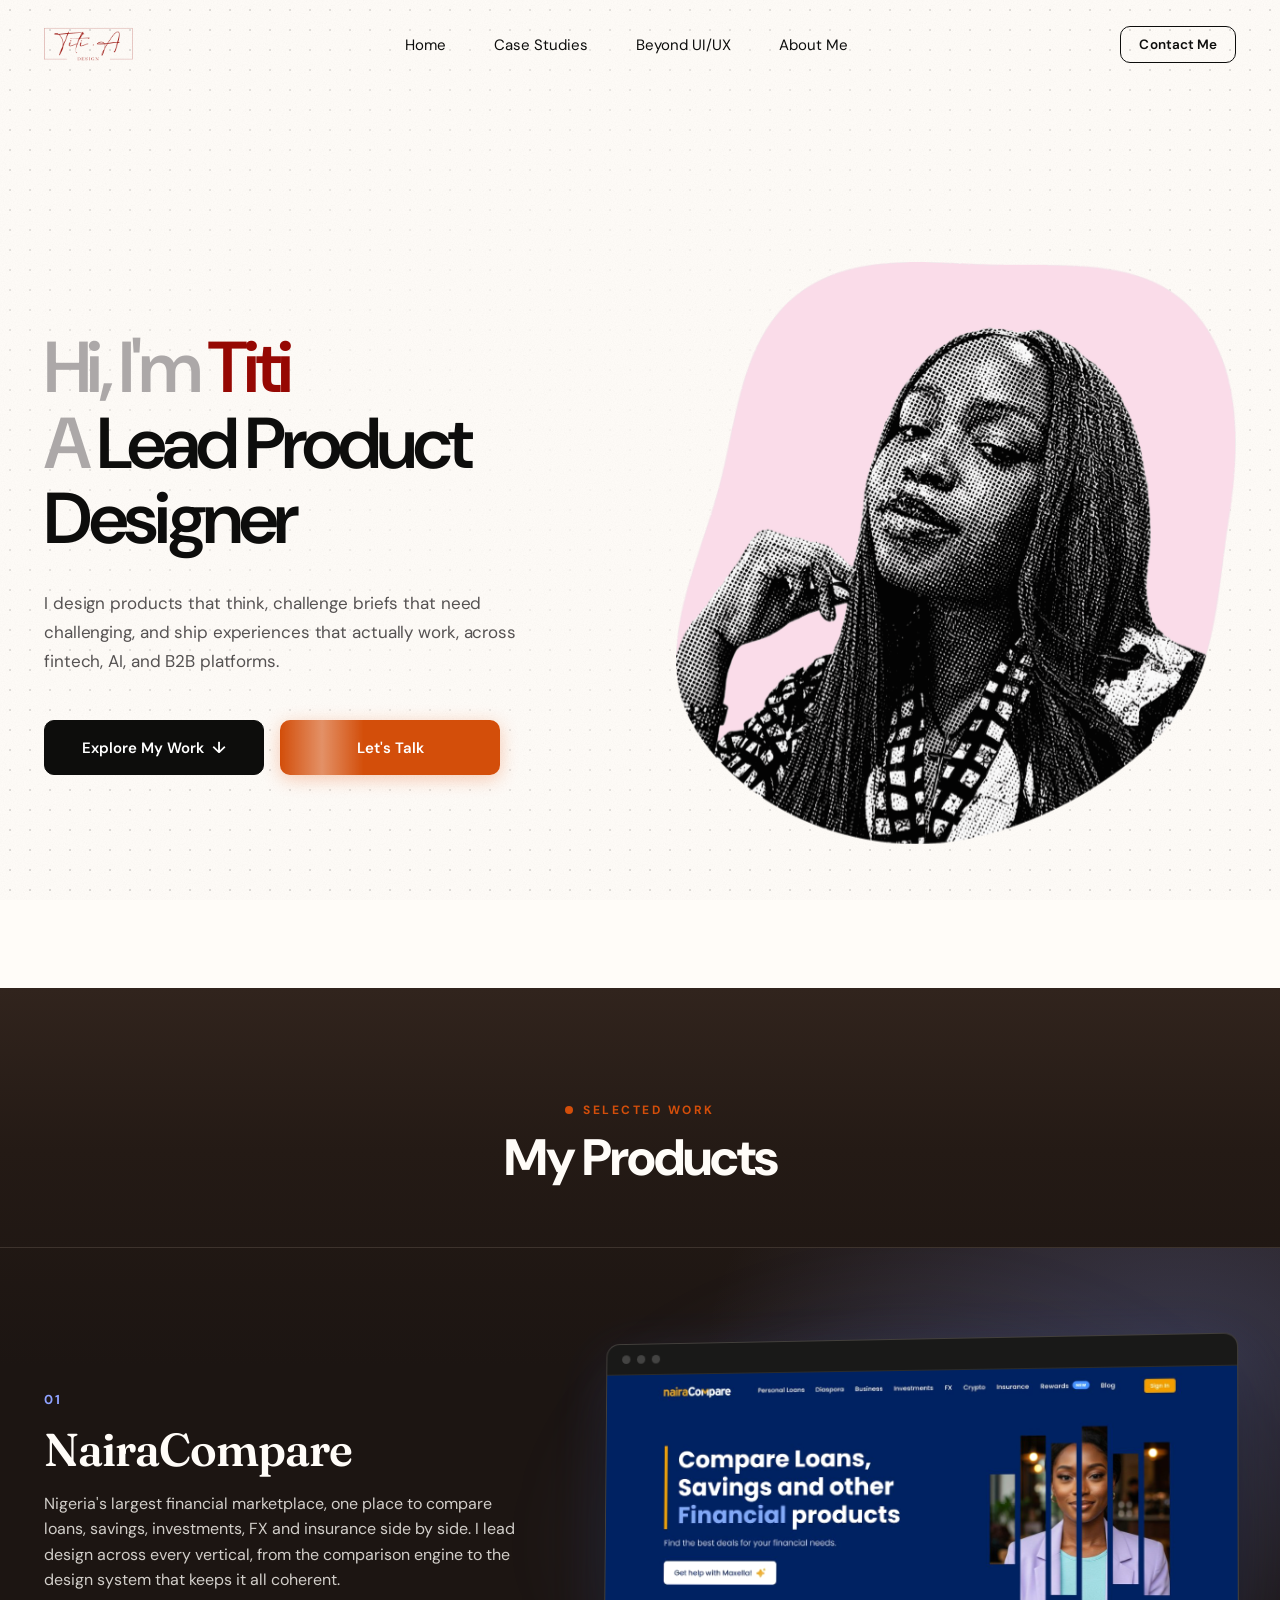
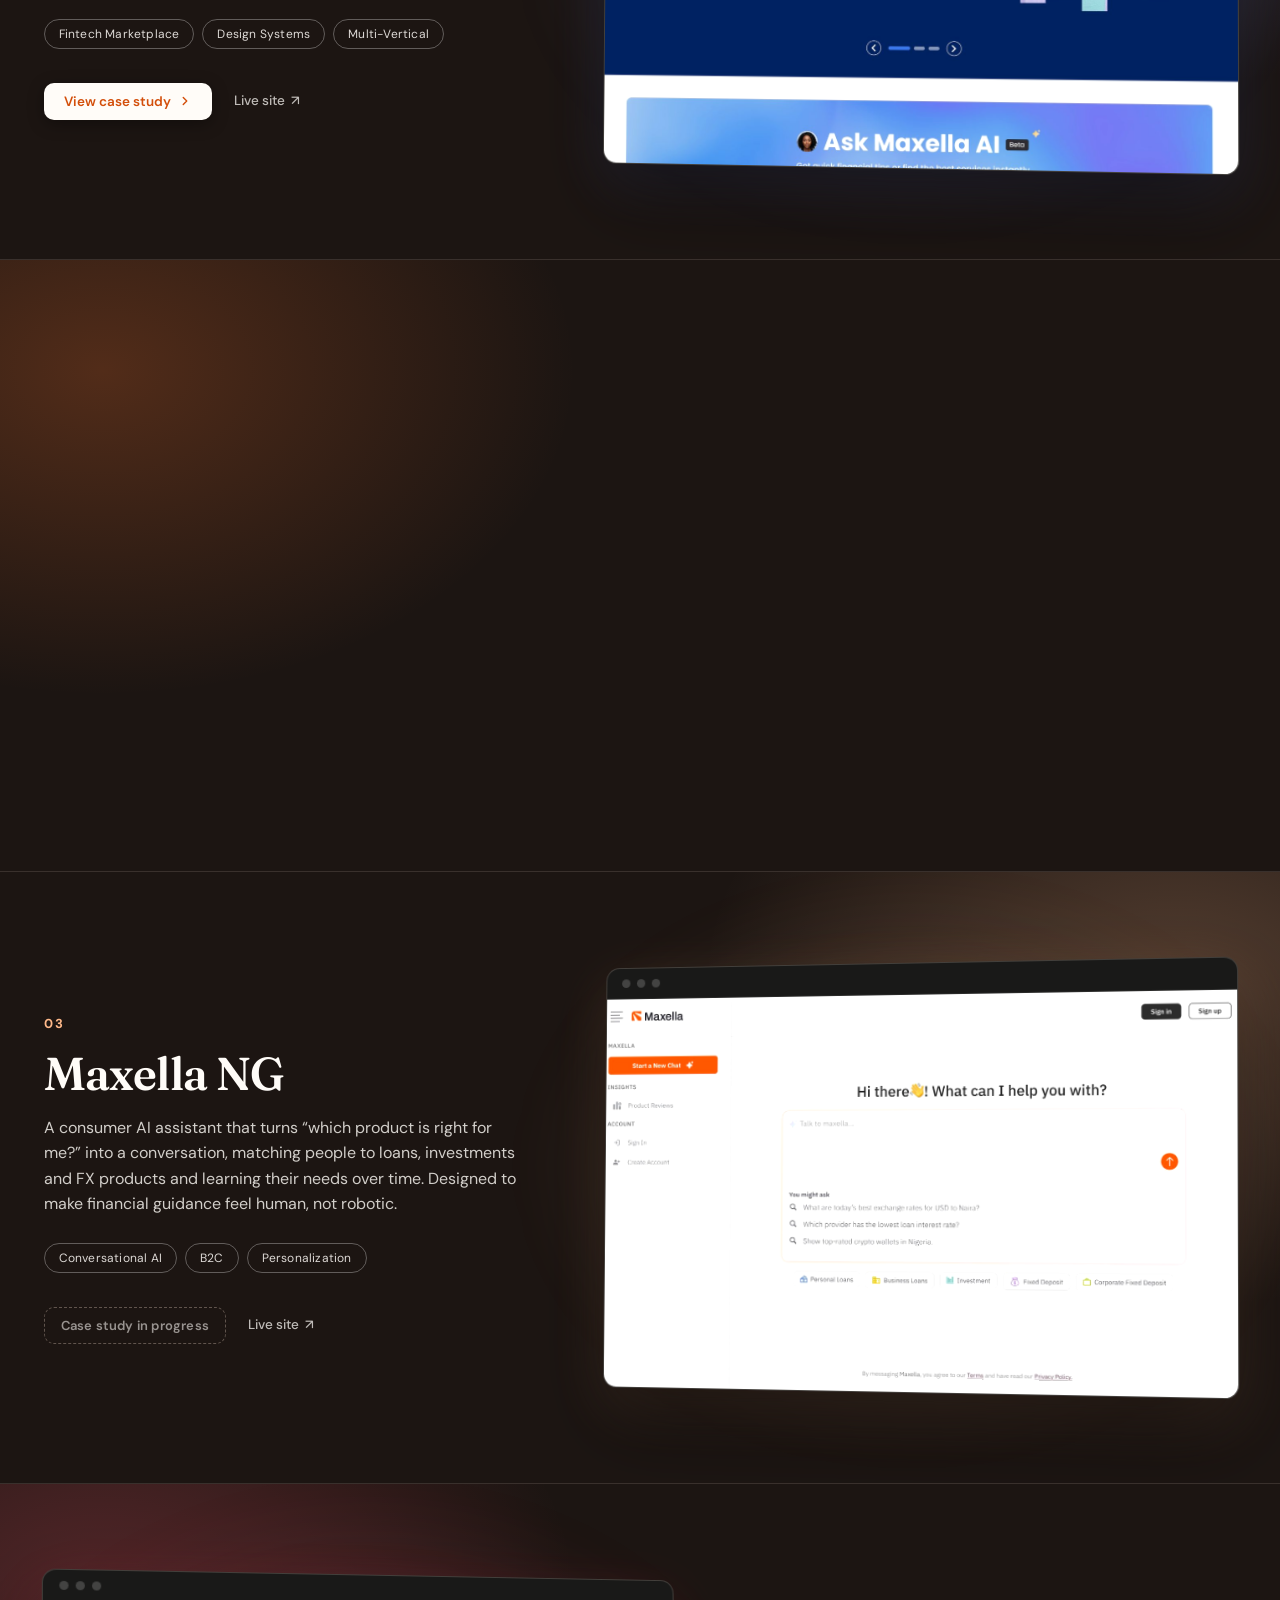
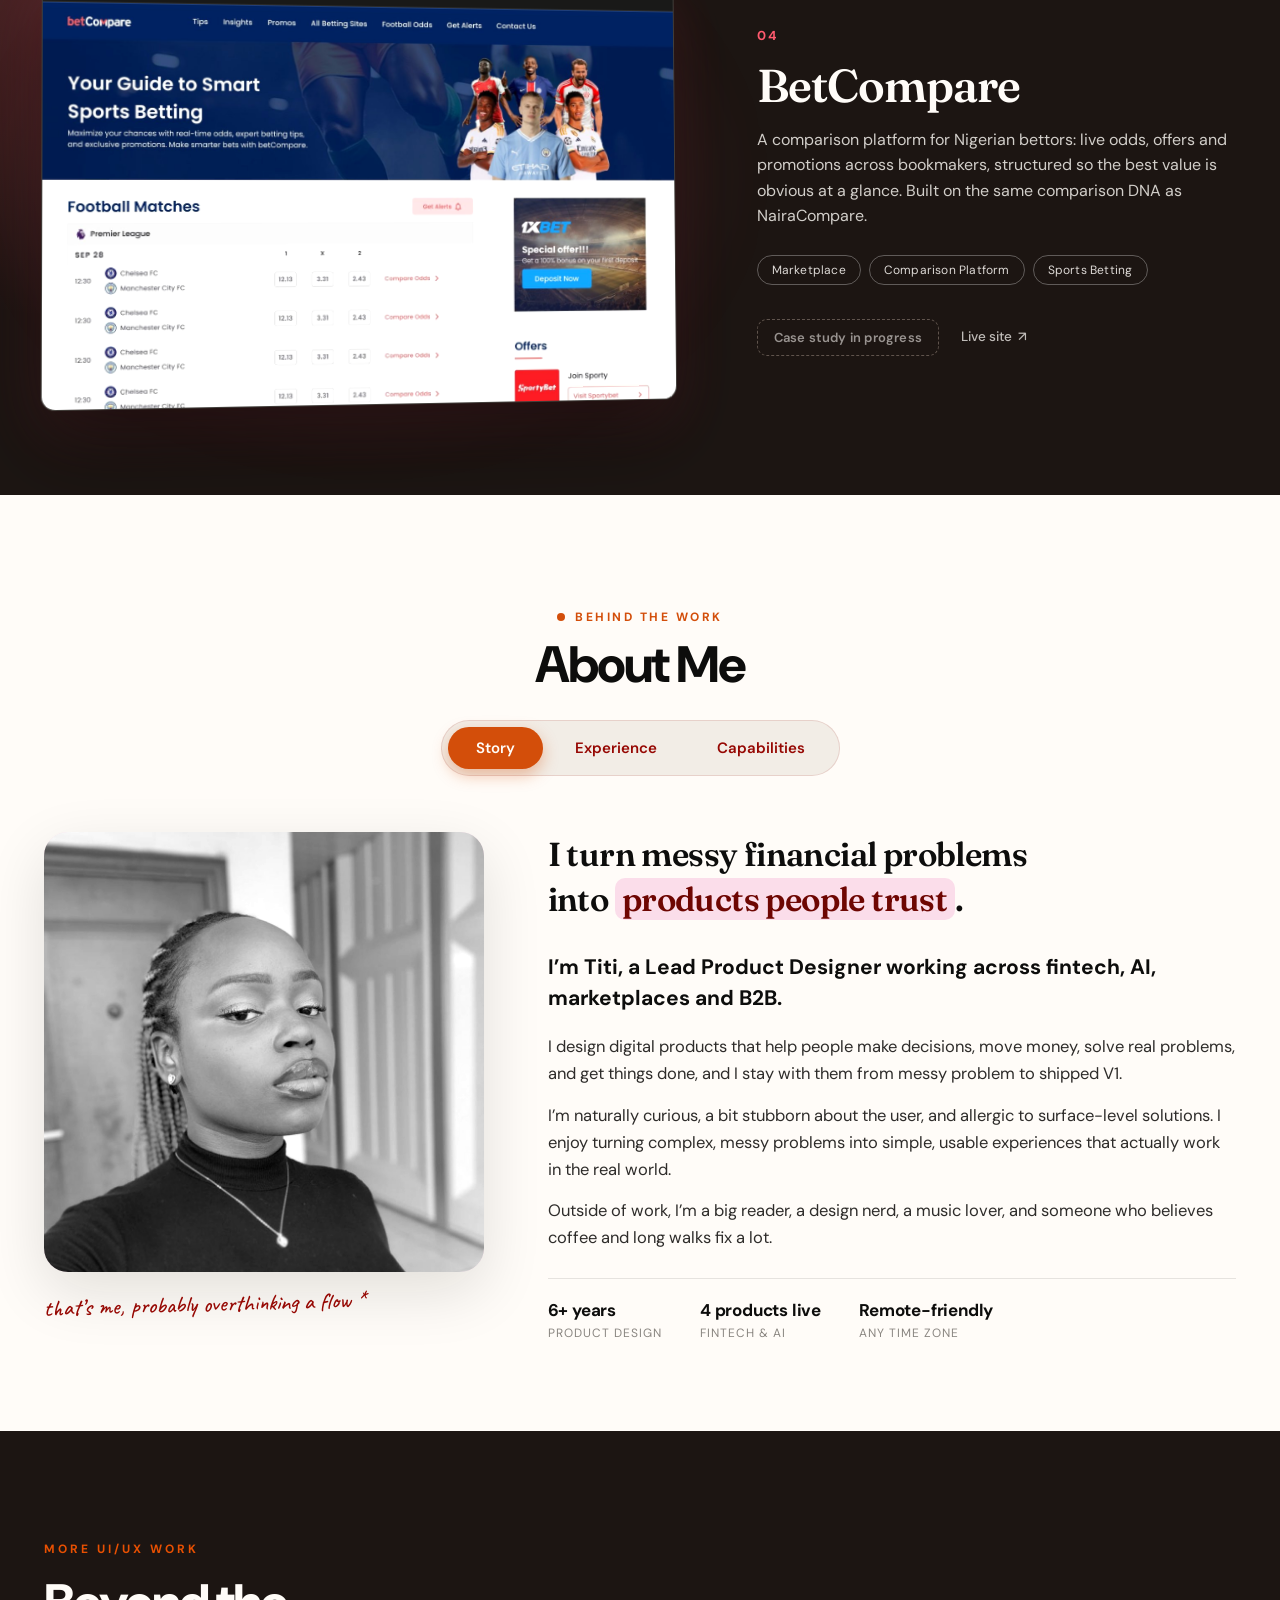
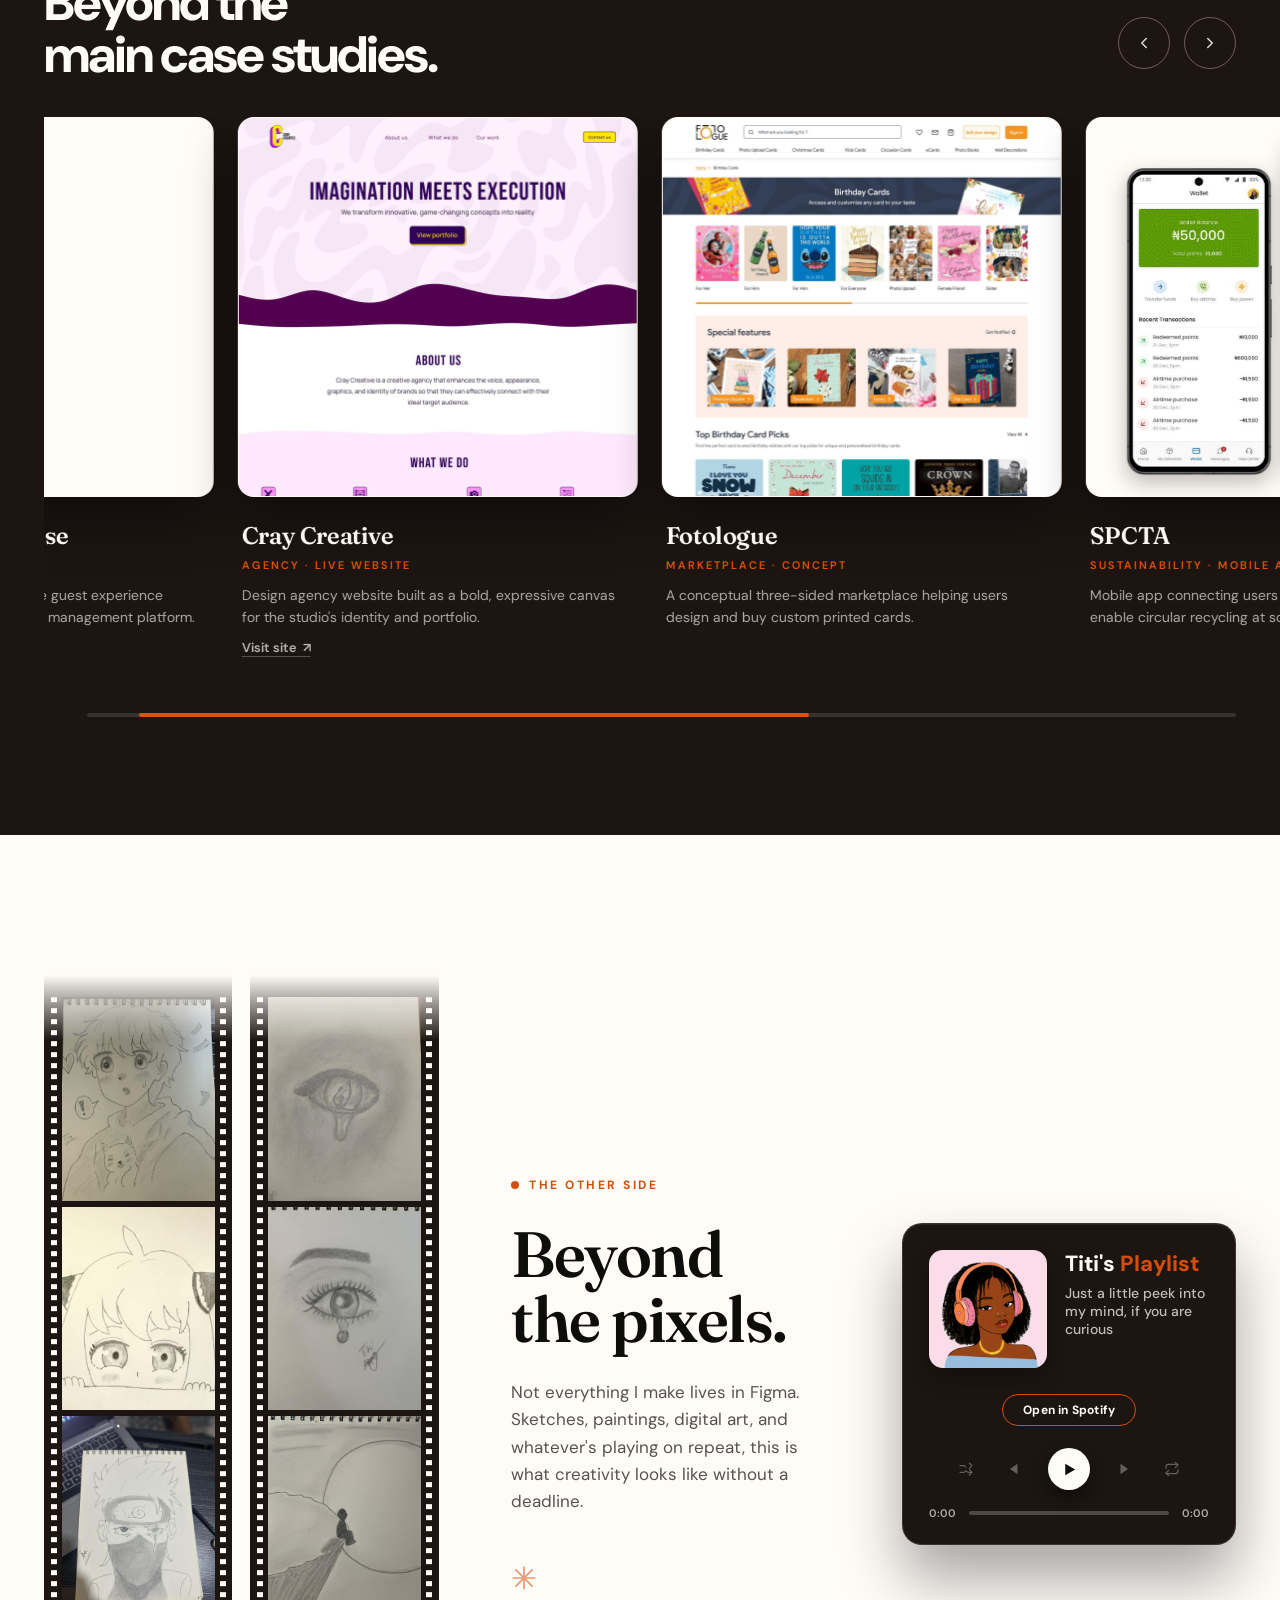
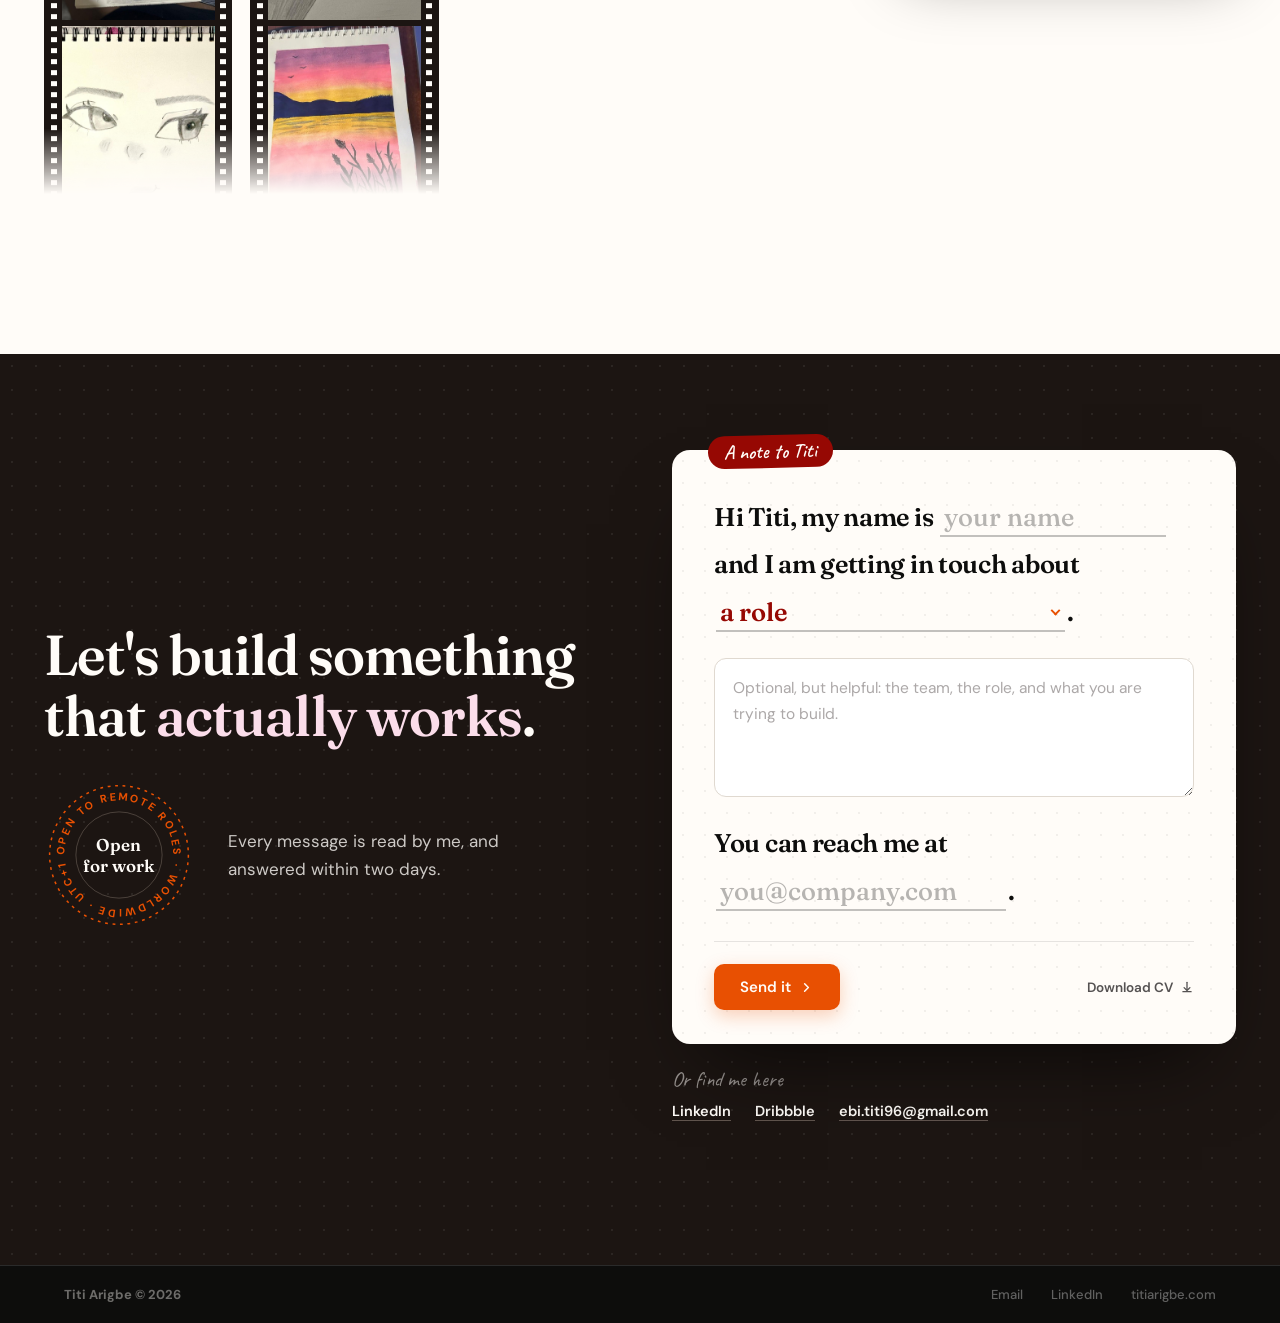
==== commit c9c56bc9: "Remove contact form honeypot" ====
--- a/index.html
+++ b/index.html
@@ -1371,7 +1371,7 @@
     </div>
 
     <div class="contact-right">
-      <form class="contact-form" id="contactForm" name="contact" method="POST" data-netlify="true" netlify-honeypot="_honey" novalidate>
+      <form class="contact-form" id="contactForm" name="contact" method="POST" data-netlify="true" novalidate>
         <input type="hidden" name="form-name" value="contact">
         <span class="cf-tab">A note to Titi</span>
         <p class="cf-note-body">
@@ -1396,7 +1396,6 @@
           <label class="sr-only" for="cfEmail">Your email</label>
           <input id="cfEmail" class="cf-inline" type="email" name="email" size="16" autocomplete="email" placeholder="you@company.com" required>.
         </p>
-        <input type="text" name="_honey" class="cf-honey" tabindex="-1" autocomplete="off" aria-hidden="true">
         <div class="cf-foot">
           <button type="submit" class="cf-send">Send it<svg viewBox="0 0 24 24" fill="none" stroke="currentColor" stroke-width="2.4" stroke-linecap="round" stroke-linejoin="round" aria-hidden="true"><polyline points="9 6 15 12 9 18"></polyline></svg></button>
           <a class="cf-cv" href="assets/docs/Titi-Arigbe-CV.pdf" download="Titi-Arigbe-CV.pdf">Download CV<svg viewBox="0 0 24 24" fill="none" stroke="currentColor" stroke-width="2.2" stroke-linecap="round" stroke-linejoin="round" aria-hidden="true"><path d="M12 4v12"></path><path d="m7 13 5 5 5-5"></path><path d="M5 20h14"></path></svg></a>
